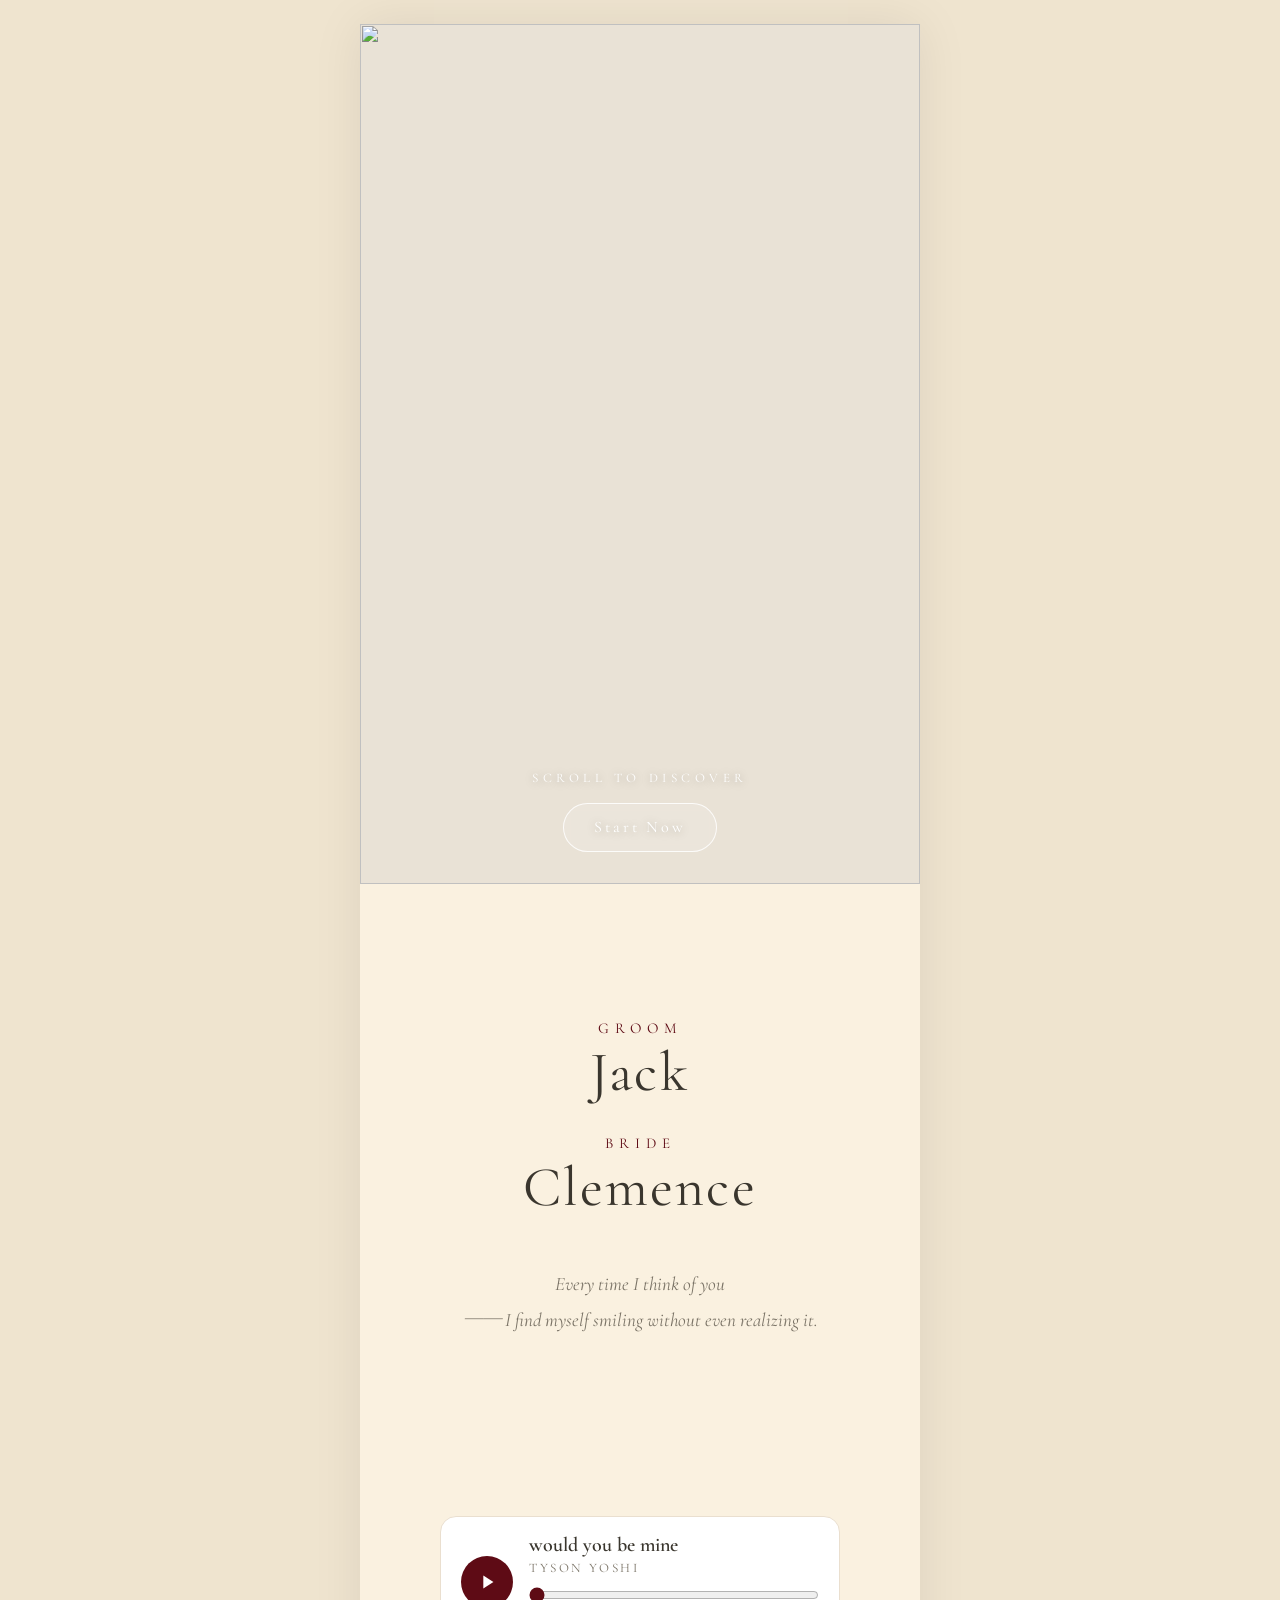
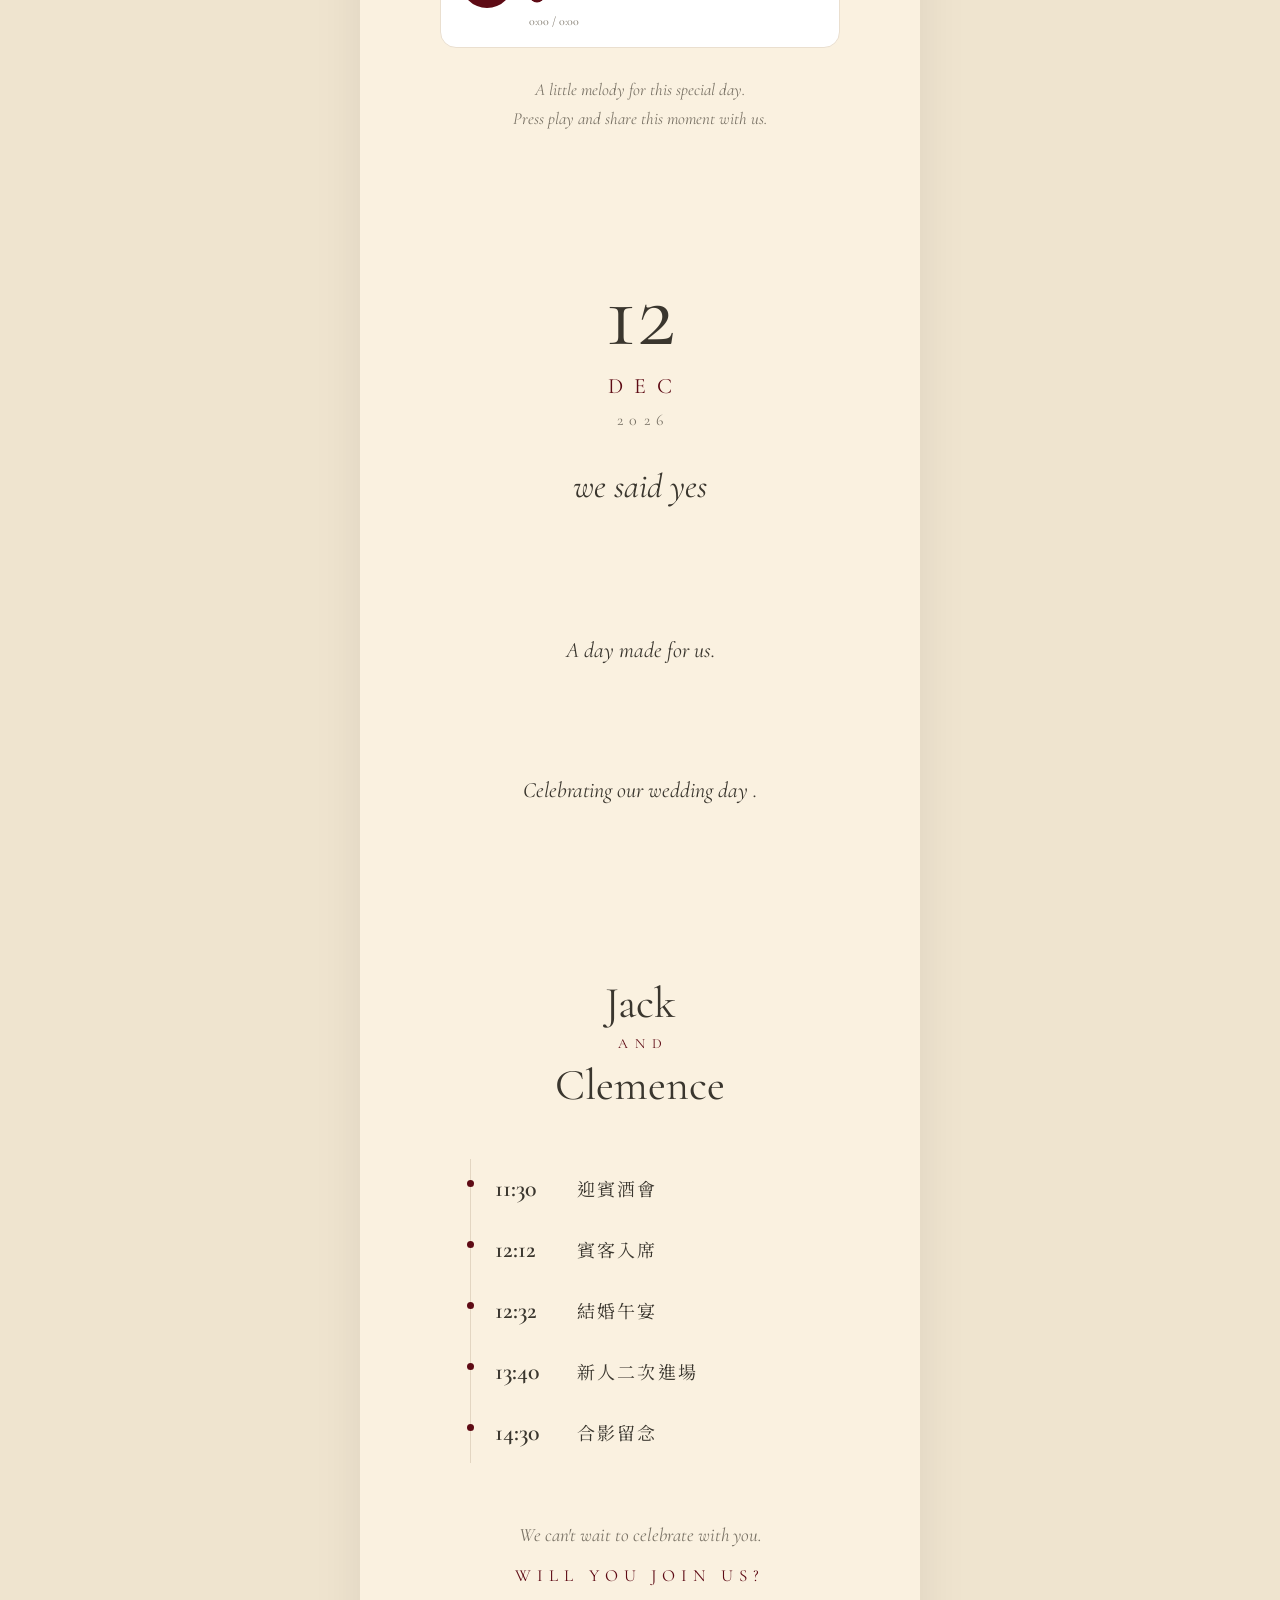
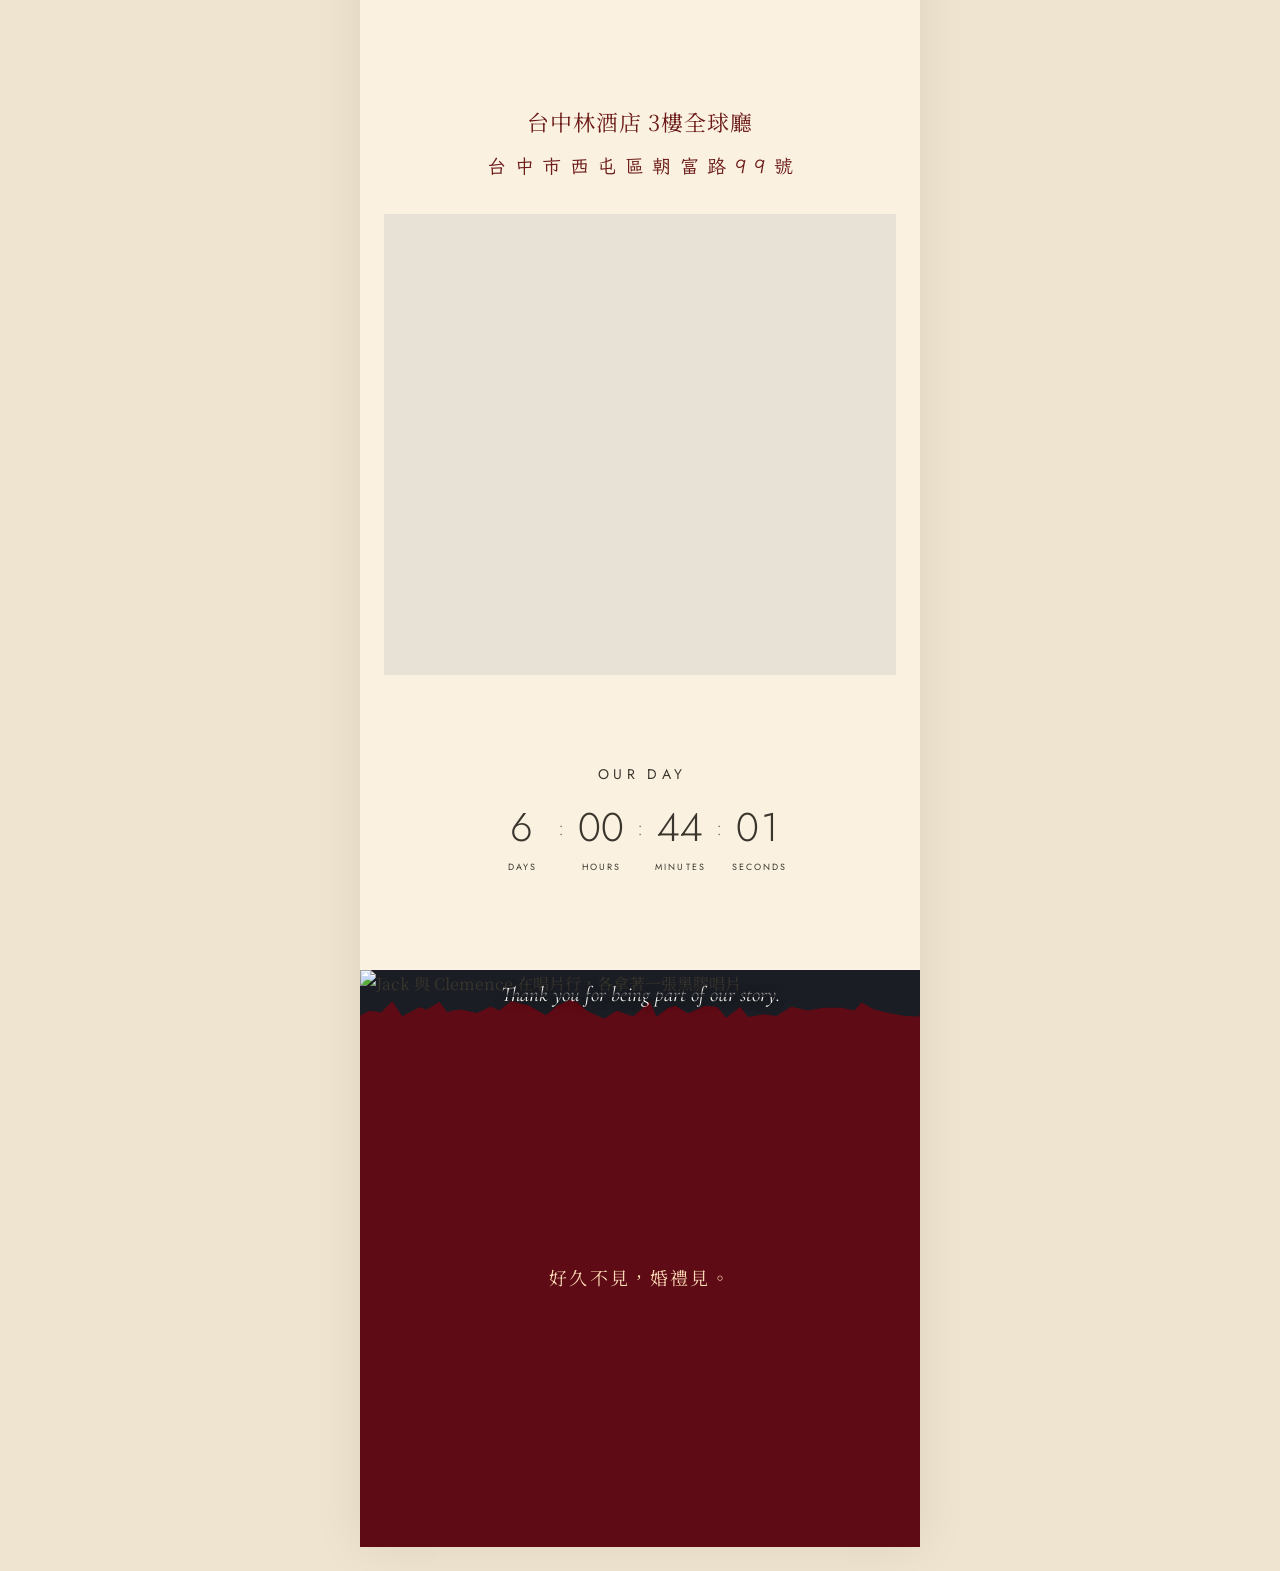
==== index.html @ edf06c3d "從 Wix 移植電子喜帖第一版 - 封面輪播、照片、新郎新娘、音樂播放器、日期（2026-12-12） - 婚禮流程、場地、Google 地圖、OUR DAY 倒數計時 - 結尾照片與酒紅色收尾區塊 " ====
<!DOCTYPE html>
<html lang="zh-Hant">
<head>
  <meta charset="UTF-8">
  <meta name="viewport" content="width=device-width, initial-scale=1">
  <title>Jack &amp; Clemence</title>
  <meta property="og:site_name" content="Jack &amp; Clemence">
  <meta property="og:title" content="Jack &amp; Clemence｜好久不見，婚禮見。">
  <meta property="og:description" content="2026.12.12（六）台中林酒店 3樓全球廳">
  <meta name="description" content="Jack &amp; Clemence 婚禮｜2026.12.12（六）台中林酒店 3樓全球廳">
  <meta property="og:type" content="website">
  <meta property="og:image" content="https://static.wixstatic.com/media/050759_bb4c3cf4b2454e7fb2b96a35a4998ae7~mv2.jpg/v1/fill/w_980,h_1470,al_c,q_85,usm_0.66_1.00_0.01,enc_auto/DSC09941%20(2).jpg">
  <meta name="twitter:card" content="summary_large_image">
  <link rel="preconnect" href="https://fonts.googleapis.com">
  <link rel="preconnect" href="https://fonts.gstatic.com" crossorigin>
  <link href="https://fonts.googleapis.com/css2?family=Cormorant+Garamond:ital,wght@0,400;0,600;1,400&family=Jost:wght@300;400&family=LXGW+WenKai+TC&family=Noto+Serif+TC:wght@400;600&display=swap" rel="stylesheet">
  <link rel="stylesheet" href="style.css">
</head>
<body>
<main class="page">

  <!-- 1. 封面（三張輪播） -->
  <header class="hero" id="top">
    <div class="hero-slides">
      <img class="slide is-active" src="https://static.wixstatic.com/media/050759_2eee1c75fb514c1db25428d679488750~mv2.png/v1/fill/w_980,h_1742,al_c,q_90,usm_0.66_1.00_0.01,enc_auto/%E6%9C%AA%E5%91%BD%E5%90%8D-1_%E5%B7%A5%E4%BD%9C%E5%8D%80%E5%9F%9F%201.png" alt="Jack &amp; Clemence 封面">
      <img class="slide" src="https://static.wixstatic.com/media/050759_52840e2052f845b49124b59ea15ee65c~mv2.png/v1/fill/w_980,h_1225,al_c,q_90,usm_0.66_1.00_0.01,enc_auto/1.png" alt="" loading="lazy">
      <img class="slide" src="https://static.wixstatic.com/media/050759_9f533a8fbfee43dba5f047c0fc992123~mv2.png/v1/fill/w_980,h_1225,al_c,q_90,usm_0.66_1.00_0.01,enc_auto/2.png" alt="" loading="lazy">
    </div>
    <div class="hero-cta">
      <p class="scroll-hint">SCROLL TO DISCOVER</p>
      <a class="btn" href="#music">Start Now</a>
    </div>
  </header>

  <!-- 2. 照片組一 -->
  <section class="stack">
    <img class="reveal" src="https://static.wixstatic.com/media/050759_bef7a4d973ca4764af5a02d1af34ec31~mv2.jpg/v1/crop/x_0,y_2330,w_5969,h_6086/fill/w_980,h_999,al_c,q_85,usm_0.66_1.00_0.01,enc_auto/050759_bef7a4d973ca4764af5a02d1af34ec31~mv2.jpg" alt="" loading="lazy">
    <img class="reveal" src="https://static.wixstatic.com/media/050759_3870060a9d114876afcd6717ac1be0c7~mv2.jpg/v1/crop/x_0,y_1513,w_6336,h_7403/fill/w_980,h_1145,al_c,q_85,usm_0.66_1.00_0.01,enc_auto/DSC09972.jpg" alt="" loading="lazy">
    <img class="reveal" src="https://static.wixstatic.com/media/050759_9bc51790ce934a25934b657fcd5c3282~mv2.png/v1/fill/w_980,h_1225,al_c,q_90,usm_0.66_1.00_0.01,enc_auto/050759_9bc51790ce934a25934b657fcd5c3282~mv2.png" alt="" loading="lazy">
    <img class="reveal" src="https://static.wixstatic.com/media/050759_106d848c97da4a09b0876d92516d1fe9~mv2.webp/v1/fill/w_980,h_1225,al_c,q_85,usm_0.66_1.00_0.01,enc_auto/050759_4ed5ea5a1cd4481990a1e8f0fd419f15~mv2.webp" alt="" loading="lazy">
    <img class="reveal" src="https://static.wixstatic.com/media/050759_5353877f91264aa4bd18fc6346159801~mv2.jpg/v1/fill/w_980,h_1470,al_c,q_85,usm_0.66_1.00_0.01,enc_auto/DSC00608.jpg" alt="" loading="lazy">
  </section>

  <!-- 3. 新郎・新娘 -->
  <section class="couple reveal">
    <div class="who">
      <p class="role">Groom</p>
      <h2 class="name">Jack</h2>
    </div>
    <div class="who">
      <p class="role">Bride</p>
      <h2 class="name">Clemence</h2>
    </div>
    <p class="quote">Every time I think of you<br>── I find myself smiling without even realizing it.</p>
  </section>

  <!-- 4. 照片組二 -->
  <section class="stack">
    <img class="reveal" src="https://static.wixstatic.com/media/050759_92bad712cb2045468121e73f174bc696~mv2.png/v1/fill/w_980,h_1225,al_c,q_90,usm_0.66_1.00_0.01,enc_auto/5.png" alt="" loading="lazy">
    <img class="reveal" src="https://static.wixstatic.com/media/050759_49e2de78fa1d4abe92ff22cd221cab52~mv2.jpg/v1/crop/x_2930,y_0,w_4900,h_6328/fill/w_506,h_653,al_c,q_80,usm_0.66_1.00_0.01,enc_auto/DSC00388.jpg" alt="" loading="lazy">
    <img class="reveal" src="https://static.wixstatic.com/media/050759_b553a382f26040d3951a11e238a1af67~mv2.png/v1/fill/w_928,h_635,al_c,q_90,enc_auto/050759_b553a382f26040d3951a11e238a1af67~mv2.png" alt="" loading="lazy">
    <img class="reveal" src="https://static.wixstatic.com/media/050759_a0439443eb304f4a9609fe722e6a2315~mv2.jpg/v1/fill/w_980,h_654,al_c,q_85,usm_0.66_1.00_0.01,enc_auto/IMG_5876_JPG.jpg" alt="" loading="lazy">
  </section>

  <!-- 5. 音樂 -->
  <section class="music reveal" id="music">
    <div class="player">
      <button class="play" id="playBtn" type="button" aria-label="播放 / 暫停">
        <svg class="icon-play" viewBox="0 0 24 24" width="22" height="22" aria-hidden="true"><path d="M8 5v14l11-7z" fill="currentColor"/></svg>
        <svg class="icon-pause" viewBox="0 0 24 24" width="22" height="22" aria-hidden="true"><path d="M6 5h4v14H6zm8 0h4v14h-4z" fill="currentColor"/></svg>
      </button>
      <div class="track">
        <p class="song">would you be mine</p>
        <p class="artist">TYSON YOSHI</p>
        <input id="seek" type="range" min="0" max="100" value="0" step="0.1" aria-label="播放進度">
        <p class="time"><span id="cur">0:00</span> / <span id="dur">0:00</span></p>
      </div>
    </div>
    <audio id="audio" preload="none" src="https://music.wixstatic.com/mp3/050759_bdeba8e06e4b4b6fb5a00bc69a671dd4.mp3"></audio>
    <p class="music-line">A little melody for this special day.</p>
    <p class="music-line">Press play and share this moment with us.</p>
  </section>

  <!-- 6. 日期 -->
  <section class="stack">
    <img class="reveal" src="https://static.wixstatic.com/media/050759_2ab848c90b3c4c03938f8fdad639fbe5~mv2.png/v1/fill/w_980,h_1470,al_c,q_90,usm_0.66_1.00_0.01,enc_auto/DSC00230.png" alt="" loading="lazy">
  </section>

  <section class="date reveal">
    <time datetime="2026-12-12">
      <span class="day">12</span>
      <span class="month">DEC</span>
      <span class="year">2026</span>
    </time>
    <h2 class="yes">we said yes</h2>
  </section>

  <!-- 7. 照片組三 -->
  <section class="stack">
    <img class="reveal" src="https://static.wixstatic.com/media/050759_555443ff63ee4e238b6351c8916cb4c1~mv2.jpg/v1/fill/w_980,h_653,al_c,q_85,usm_0.66_1.00_0.01,enc_auto/DSC00703%20(1).jpg" alt="" loading="lazy">
    <img class="reveal" src="https://static.wixstatic.com/media/050759_60646682b66243c8adf91de7da06c03b~mv2.jpg/v1/crop/x_38,y_0,w_640,h_732/fill/w_640,h_732,al_c,q_85,enc_auto/143c23f7f59c698b55771ee73fca0eff.jpg" alt="" loading="lazy">
    <img class="reveal" src="https://static.wixstatic.com/media/050759_8a4ebcc93e694dbe9454e47e855132df~mv2.jpg/v1/crop/x_1027,y_7,w_7138,h_6329/fill/w_737,h_653,al_c,q_85,enc_auto/DSC00059%20(2).jpg" alt="" loading="lazy">
  </section>

  <p class="caption reveal">A day made for us.</p>

  <section class="stack">
    <img class="reveal" src="https://static.wixstatic.com/media/050759_e56209210467406abec8e481ceb4b5d9~mv2.png/v1/fill/w_709,h_1195,al_c,q_90,enc_auto/%E9%BB%83%E8%89%B2%E7%B7%9A%E6%A2%9D%E8%88%87%E6%96%87%E5%AD%97%E8%A8%AD%E8%A8%88%20(1).png" alt="" loading="lazy">
    <img class="reveal" src="https://static.wixstatic.com/media/050759_32cfaff29bcd4ac79df0ab610aa247c5~mv2.png/v1/crop/x_253,y_391,w_563,h_561/fill/w_676,h_673,al_c,lg_1,q_90,enc_auto/050759_32cfaff29bcd4ac79df0ab610aa247c5~mv2.png" alt="" loading="lazy">
  </section>

  <p class="caption reveal">Celebrating our wedding day .</p>

  <section class="stack">
    <img class="reveal" src="https://static.wixstatic.com/media/050759_949323d9c9ce4becbccc4ddb51cc4c66~mv2.png/v1/fill/w_980,h_1225,al_c,q_90,usm_0.66_1.00_0.01,enc_auto/050759_949323d9c9ce4becbccc4ddb51cc4c66~mv2.png" alt="" loading="lazy">
    <img class="reveal" src="https://static.wixstatic.com/media/050759_fa480efc92984d39b598c208fbcd9431~mv2.png/v1/fill/w_980,h_1225,al_c,q_90,usm_0.66_1.00_0.01,enc_auto/050759_fa480efc92984d39b598c208fbcd9431~mv2.png" alt="" loading="lazy">
    <img class="reveal" src="https://static.wixstatic.com/media/050759_c301d506425f49c38125a6d19b1ac495~mv2.png/v1/fill/w_980,h_1225,al_c,q_90,usm_0.66_1.00_0.01,enc_auto/050759_c301d506425f49c38125a6d19b1ac495~mv2.png" alt="" loading="lazy">
    <img class="reveal" src="https://static.wixstatic.com/media/050759_525b7f7ae2354e03bc1ed6fe06070f9b~mv2.png/v1/fill/w_980,h_1225,al_c,q_90,usm_0.66_1.00_0.01,enc_auto/050759_525b7f7ae2354e03bc1ed6fe06070f9b~mv2.png" alt="" loading="lazy">
    <img class="reveal" src="https://static.wixstatic.com/media/050759_eccb05501367443db8a5458905cd2bcd~mv2.png/v1/fill/w_980,h_1225,al_c,q_90,usm_0.66_1.00_0.01,enc_auto/050759_eccb05501367443db8a5458905cd2bcd~mv2.png" alt="" loading="lazy">
  </section>

  <!-- 8. 婚禮流程與地點 -->
  <section class="info reveal" id="info">
    <h2 class="pair">Jack<span>AND</span>Clemence</h2>

    <!-- 流程順序已與新人確認（2026-10-07） -->
    <ol class="timeline">
      <li><time datetime="2026-12-12T11:30">11:30</time><span>迎賓酒會</span></li>
      <li><time datetime="2026-12-12T12:12">12:12</time><span>賓客入席</span></li>
      <li><time datetime="2026-12-12T12:32">12:32</time><span>結婚午宴</span></li>
      <li><time datetime="2026-12-12T13:40">13:40</time><span>新人二次進場</span></li>
      <li><time datetime="2026-12-12T14:30">14:30</time><span>合影留念</span></li>
    </ol>

    <!-- 這兩行在原站的確切位置待截圖確認 -->
    <p class="invite-line">We can't wait to celebrate with you.</p>
    <p class="invite-ask">WILL YOU JOIN US?</p>
  </section>

  <!-- 9. 場地與地圖 -->
  <section class="venue reveal" id="venue">
    <address>
      <h2 class="hall">台中林酒店 3樓全球廳</h2>
      <p class="addr">台中市西屯區朝富路99號</p>
    </address>
    <div class="map">
      <iframe title="台中林酒店地圖" src="https://maps.google.com/maps?q=%E5%8F%B0%E4%B8%AD%E6%9E%97%E9%85%92%E5%BA%97&amp;hl=zh-TW&amp;z=16&amp;output=embed" loading="lazy" referrerpolicy="no-referrer-when-downgrade" allowfullscreen></iframe>
    </div>
  </section>

  <!-- 10. 倒數計時（婚禮 2026-12-12 12:12） -->
  <section class="countdown reveal" aria-label="距離婚禮倒數">
    <p class="cd-title">OUR DAY</p>
    <div class="cd" id="countdown" data-target="2026-12-12T12:12:00+08:00">
      <div class="cd-unit"><span class="cd-num" data-unit="d">0</span><span class="cd-label">DAYS</span></div>
      <span class="cd-sep" aria-hidden="true">:</span>
      <div class="cd-unit"><span class="cd-num" data-unit="h">00</span><span class="cd-label">HOURS</span></div>
      <span class="cd-sep" aria-hidden="true">:</span>
      <div class="cd-unit"><span class="cd-num" data-unit="m">00</span><span class="cd-label">MINUTES</span></div>
      <span class="cd-sep" aria-hidden="true">:</span>
      <div class="cd-unit"><span class="cd-num" data-unit="s">00</span><span class="cd-label">SECONDS</span></div>
    </div>
    <!-- 原站這裡有一隻小黑貓圖示，待取得圖檔後補上 -->
  </section>

  <!-- 11. 結尾 -->
  <footer class="finale">
    <div class="finale-photo">
      <img src="https://static.wixstatic.com/media/050759_bb4c3cf4b2454e7fb2b96a35a4998ae7~mv2.jpg/v1/fill/w_980,h_1470,al_c,q_85,usm_0.66_1.00_0.01,enc_auto/DSC09941%20(2).jpg" alt="Jack 與 Clemence 在唱片行，各拿著一張黑膠唱片" loading="lazy">
      <p class="thanks">Thank you for being part of our story.</p>
    </div>
    <svg class="torn" viewBox="0 0 400 48" preserveAspectRatio="none" aria-hidden="true">
      <path d="M0 48 L0 29.8 L6.6 22.1 L15.2 24.8 L23.0 8.0 L30.2 30.5 L42.9 16.4 L47.4 20.7 L56.8 9.1 L62.3 24.5 L66.5 21.9 L72.1 20.2 L83.5 25.6 L93.5 15.7 L99.4 21.8 L108.0 7.6 L120.6 14.4 L132.8 28.8 L141.0 14.4 L150.4 5.5 L155.4 9.9 L162.3 22.6 L174.3 34.0 L183.5 22.1 L195.1 30.9 L207.0 8.4 L211.8 31.0 L220.1 18.1 L225.5 14.7 L234.2 26.2 L246.5 14.6 L255.2 16.6 L261.6 32.6 L271.6 16.4 L277.2 31.4 L288.2 27.2 L297.5 30.1 L308.0 16.2 L319.9 21.8 L331.2 17.6 L344.1 17.7 L353.1 21.8 L358.3 9.9 L366.8 19.7 L378.5 25.7 L389.6 29.9 L399.4 30.6 L400 24.1 L400 48 Z"/>
    </svg>
    <div class="finale-wine">
      <h2 class="see-you">好久不見，婚禮見。</h2>
    </div>
  </footer>

</main>
<script src="script.js"></script>
</body>
</html>
---- style.css ----
/* 配色取自原站截圖：米色底、酒紅、暖金字、夜色 */
:root {
  --bg: #efe4cf;
  --paper: #faf1e0;
  --ink: #3a362e;
  --muted: #7a7366;
  --accent: #5e0b15;
  --wine: #5e0b15;
  --wine-ink: #6b1a17;
  --gold: #ffddb7;
  --night: #1a1d23;
  --serif-en: "Cormorant Garamond", "Noto Serif TC", serif;
  --serif-zh: "Noto Serif TC", "Cormorant Garamond", serif;
  --hand-zh: "LXGW WenKai TC", "Noto Serif TC", serif;
  --sans-thin: "Jost", "Helvetica Neue", Arial, sans-serif;
}

* { box-sizing: border-box; margin: 0; padding: 0; }
html { scroll-behavior: smooth; }

body {
  background: var(--bg);
  color: var(--ink);
  font-family: var(--serif-zh);
  line-height: 1.7;
  -webkit-font-smoothing: antialiased;
}

img { display: block; width: 100%; height: auto; }

.page {
  max-width: 560px;
  margin: 0 auto;
  background: var(--paper);
  overflow: hidden;
  box-shadow: 0 0 48px rgba(0, 0, 0, .08);
}

/* ---------- Hero ---------- */
.hero {
  position: relative;
  height: 100svh;
  max-height: 960px;
  min-height: 560px;
  background: #e9e2d6;
}
.hero-slides { position: absolute; inset: 0; }
.hero-slides .slide {
  position: absolute; inset: 0;
  width: 100%; height: 100%;
  object-fit: cover;
  opacity: 0;
  transition: opacity 1.2s ease;
}
.hero-slides .slide.is-active { opacity: 1; }

.hero-cta {
  position: absolute; left: 0; right: 0; bottom: 32px;
  display: flex; flex-direction: column; align-items: center; gap: 14px;
  color: #fff;
  text-shadow: 0 1px 8px rgba(0, 0, 0, .35);
}
.scroll-hint {
  font-family: var(--serif-en);
  font-size: 13px;
  letter-spacing: .35em;
}
.btn {
  font-family: var(--serif-en);
  font-size: 16px;
  letter-spacing: .18em;
  text-decoration: none;
  color: #fff;
  padding: 10px 30px;
  border: 1px solid rgba(255, 255, 255, .85);
  border-radius: 999px;
  backdrop-filter: blur(4px);
  background: rgba(255, 255, 255, .12);
  transition: background .25s, color .25s;
}
.btn:hover { background: #fff; color: var(--ink); text-shadow: none; }

/* ---------- Photo stacks ---------- */
.stack { display: flex; flex-direction: column; gap: 10px; padding: 10px 0; }

/* ---------- Scroll reveal ---------- */
.reveal { opacity: 0; transform: translateY(24px); transition: opacity .9s ease, transform .9s ease; }
.reveal.is-visible { opacity: 1; transform: none; }
@media (prefers-reduced-motion: reduce) {
  .reveal { opacity: 1; transform: none; transition: none; }
  .hero-slides .slide { transition: none; }
}

/* ---------- Couple ---------- */
.couple { text-align: center; padding: 72px 24px; }
.who + .who { margin-top: 28px; }
.role {
  font-family: var(--serif-en);
  font-size: 15px; letter-spacing: .4em; text-transform: uppercase;
  color: var(--accent);
}
.name {
  font-family: var(--serif-en);
  font-weight: 400;
  font-size: 56px; line-height: 1.1;
  letter-spacing: .04em;
}
.quote {
  margin-top: 48px;
  font-family: var(--serif-en);
  font-style: italic;
  font-size: 19px;
  color: var(--muted);
  line-height: 1.9;
}

/* ---------- Music ---------- */
.music { text-align: center; padding: 56px 24px; }
.player {
  display: flex; align-items: center; gap: 16px;
  max-width: 400px; margin: 0 auto 28px;
  padding: 16px 20px;
  background: #fff;
  border: 1px solid #eadfcf;
  border-radius: 16px;
  text-align: left;
}
.play {
  flex: none;
  width: 52px; height: 52px; border-radius: 50%;
  border: none; cursor: pointer;
  background: var(--accent); color: #fff;
  display: grid; place-items: center;
  transition: transform .2s;
}
.play:active { transform: scale(.94); }
.play .icon-pause { display: none; }
.play.is-playing .icon-play { display: none; }
.play.is-playing .icon-pause { display: block; }
.track { flex: 1; min-width: 0; }
.song { font-family: var(--serif-en); font-size: 20px; font-weight: 600; line-height: 1.2; }
.artist { font-family: var(--serif-en); font-size: 13px; letter-spacing: .2em; color: var(--muted); }
.track input[type=range] {
  width: 100%; margin: 8px 0 2px;
  accent-color: var(--accent);
}
.time { font-family: var(--serif-en); font-size: 12px; color: var(--muted); }
.music-line {
  font-family: var(--serif-en);
  font-style: italic; font-size: 17px; color: var(--muted);
}

/* ---------- Date ---------- */
.date { text-align: center; padding: 56px 24px 40px; }
.date time { display: block; }
.date .day { display: block; font-family: var(--serif-en); font-size: 96px; line-height: 1; font-weight: 400; }
.date .month { display: block; font-family: var(--serif-en); font-size: 22px; letter-spacing: .5em; color: var(--accent); margin-top: 6px; padding-left: .5em; }
.date .year { display: block; font-family: var(--serif-en); font-size: 16px; letter-spacing: .4em; color: var(--muted); margin-top: 2px; padding-left: .4em; }
.yes { font-family: var(--serif-en); font-style: italic; font-weight: 400; font-size: 34px; margin-top: 24px; }

/* ---------- Captions ---------- */
.caption {
  text-align: center;
  font-family: var(--serif-en);
  font-style: italic; font-size: 22px;
  padding: 36px 24px;
}

/* ---------- Info ---------- */
.info { text-align: center; padding: 72px 24px; }
.pair {
  font-family: var(--serif-en); font-weight: 400;
  font-size: 44px; line-height: 1.2;
}
.pair span {
  display: block; margin: 6px 0;
  font-size: 14px; letter-spacing: .5em; color: var(--accent); padding-left: .5em;
}
.timeline {
  list-style: none;
  max-width: 340px; margin: 48px auto 0;
  border-left: 1px solid #e3d6c2;
  text-align: left;
}
.timeline li {
  position: relative;
  display: flex; align-items: baseline; gap: 18px;
  padding: 10px 0 10px 24px;
}
.timeline li::before {
  content: ""; position: absolute; left: -4px; top: 21px;
  width: 7px; height: 7px; border-radius: 50%; background: var(--accent);
}
.timeline time { font-family: var(--serif-en); font-size: 24px; font-weight: 600; min-width: 64px; }
.timeline span { font-size: 18px; letter-spacing: .12em; }

.invite-line { margin-top: 56px; font-family: var(--serif-en); font-style: italic; font-size: 19px; color: var(--muted); }
.invite-ask { margin-top: 10px; font-family: var(--serif-en); font-size: 17px; letter-spacing: .35em; color: var(--accent); }

/* ---------- Venue + map ---------- */
.venue { text-align: center; padding: 40px 24px 0; }
.venue address { font-style: normal; color: var(--wine-ink); }
.venue .hall { font-family: var(--serif-zh); font-weight: 400; font-size: 22px; letter-spacing: .04em; }
.venue .addr { font-family: var(--hand-zh); font-size: 19px; letter-spacing: .45em; padding-left: .45em; margin-top: 10px; }
.map {
  margin: 32px auto 0;
  aspect-ratio: 1 / 0.9;
  max-width: 100%;
  background: #e8e2d6;
}
.map iframe { display: block; width: 100%; height: 100%; border: 0; }

/* ---------- Countdown ---------- */
.countdown { text-align: center; padding: 88px 16px 96px; color: var(--ink); }
.cd-title { font-family: var(--sans-thin); font-size: 14px; letter-spacing: .32em; padding-left: .32em; }
.cd {
  display: flex; justify-content: center; align-items: flex-start;
  gap: 4px; margin-top: 18px;
}
.cd-unit { display: flex; flex-direction: column; align-items: center; min-width: 64px; }
.cd-num {
  font-family: var(--sans-thin); font-weight: 300;
  font-size: 40px; line-height: 1.1;
  font-variant-numeric: tabular-nums;
}
.cd-label { font-family: var(--sans-thin); font-size: 9px; letter-spacing: .24em; padding-left: .24em; margin-top: 10px; }
.cd-sep { font-family: var(--sans-thin); font-weight: 300; font-size: 22px; line-height: 44px; color: var(--muted); }

/* ---------- Finale ---------- */
.finale { background: var(--night); }
.finale-photo { position: relative; }
.finale-photo::after {
  content: ""; position: absolute; left: 0; right: 0; bottom: 0; height: 28%;
  background: linear-gradient(to bottom, rgba(26, 29, 35, 0), var(--night));
  pointer-events: none;
}
.thanks {
  position: absolute; left: 0; right: 0; top: 27%;
  padding: 0 24px;
  text-align: center;
  font-family: var(--serif-en); font-style: italic; font-size: 21px;
  color: #f6f3ee;
  text-shadow: 0 1px 10px rgba(0, 0, 0, .55);
}
.torn { display: block; width: 100%; height: 32px; margin-top: -1px; }
.torn path { fill: var(--wine); }
.finale-wine {
  background: var(--wine);
  min-height: 520px;
  display: grid; place-items: center;
  padding: 120px 24px 140px;
  margin-top: -1px;
}
.see-you {
  font-family: var(--serif-zh); font-weight: 400;
  font-size: 18px; letter-spacing: .12em;
  color: var(--gold);
}

@media (min-width: 600px) {
  body { padding: 24px 0; }
  .hero { max-height: 860px; }
}
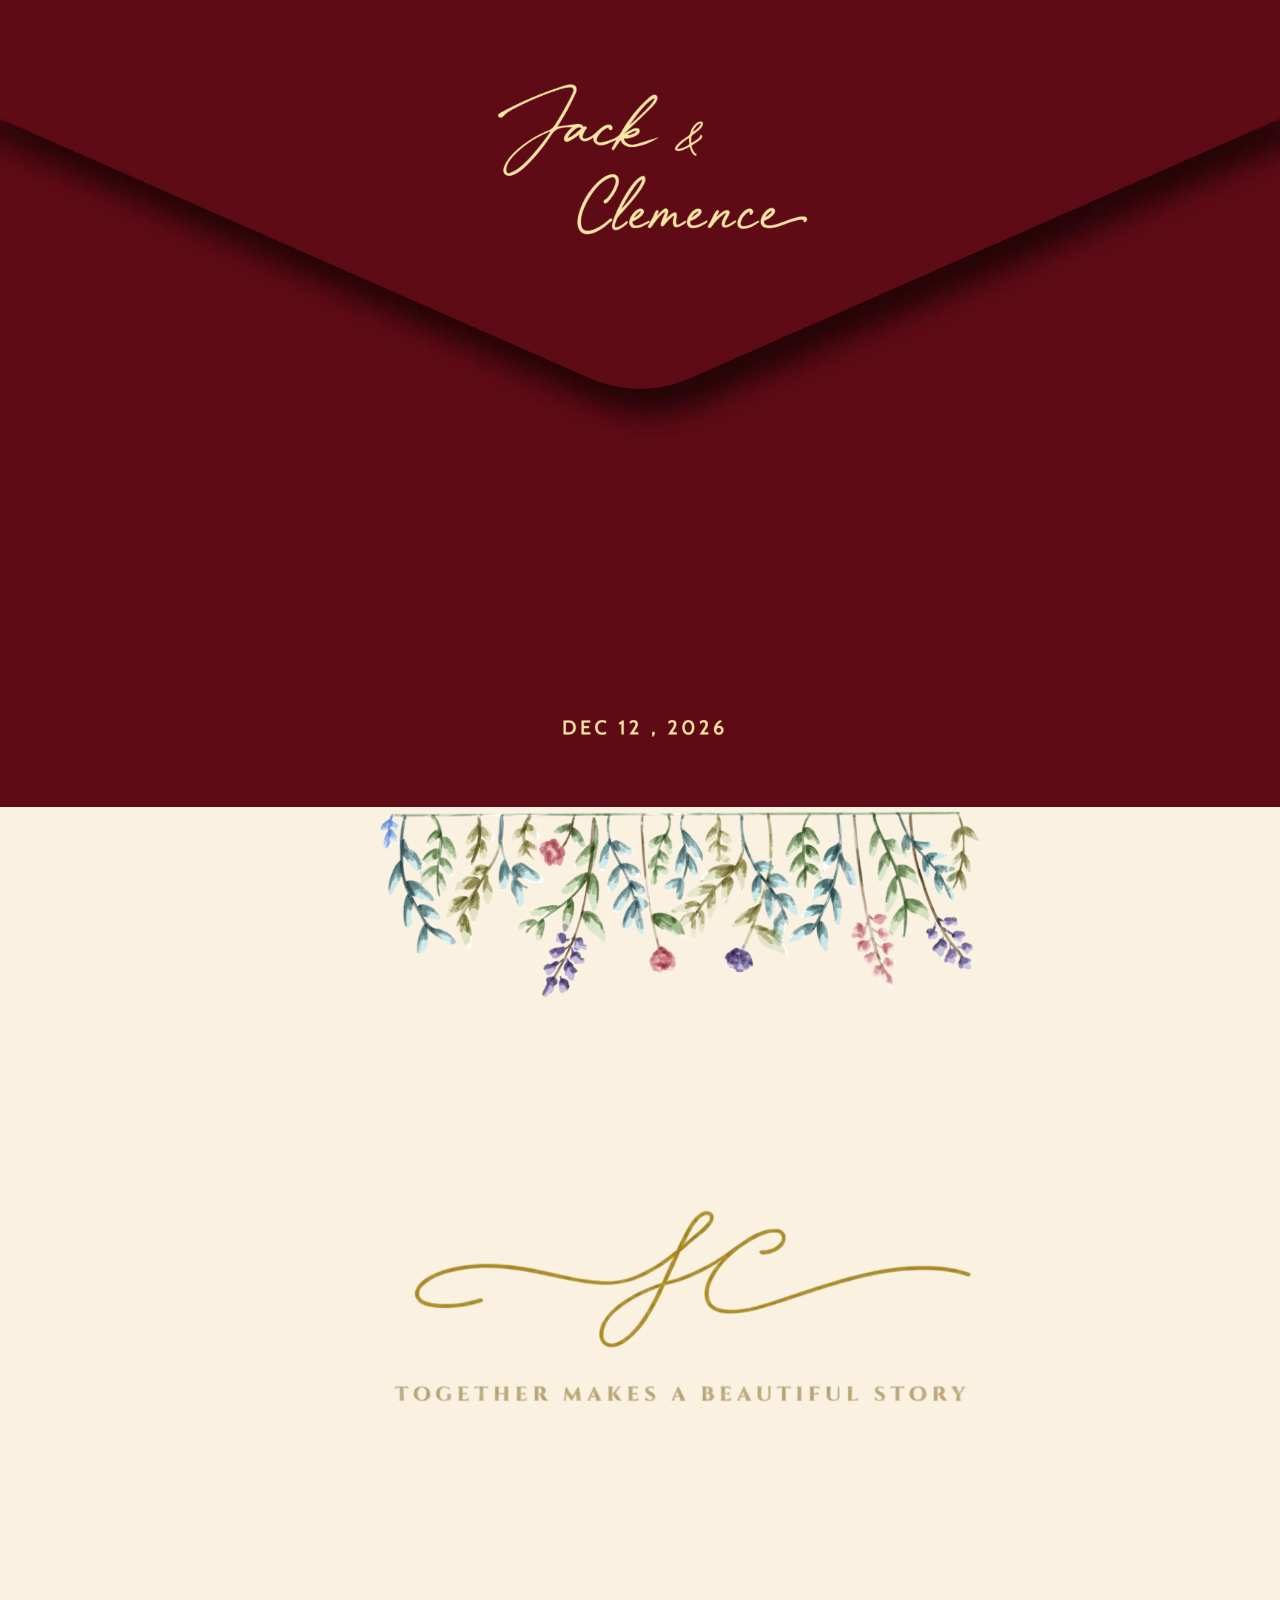
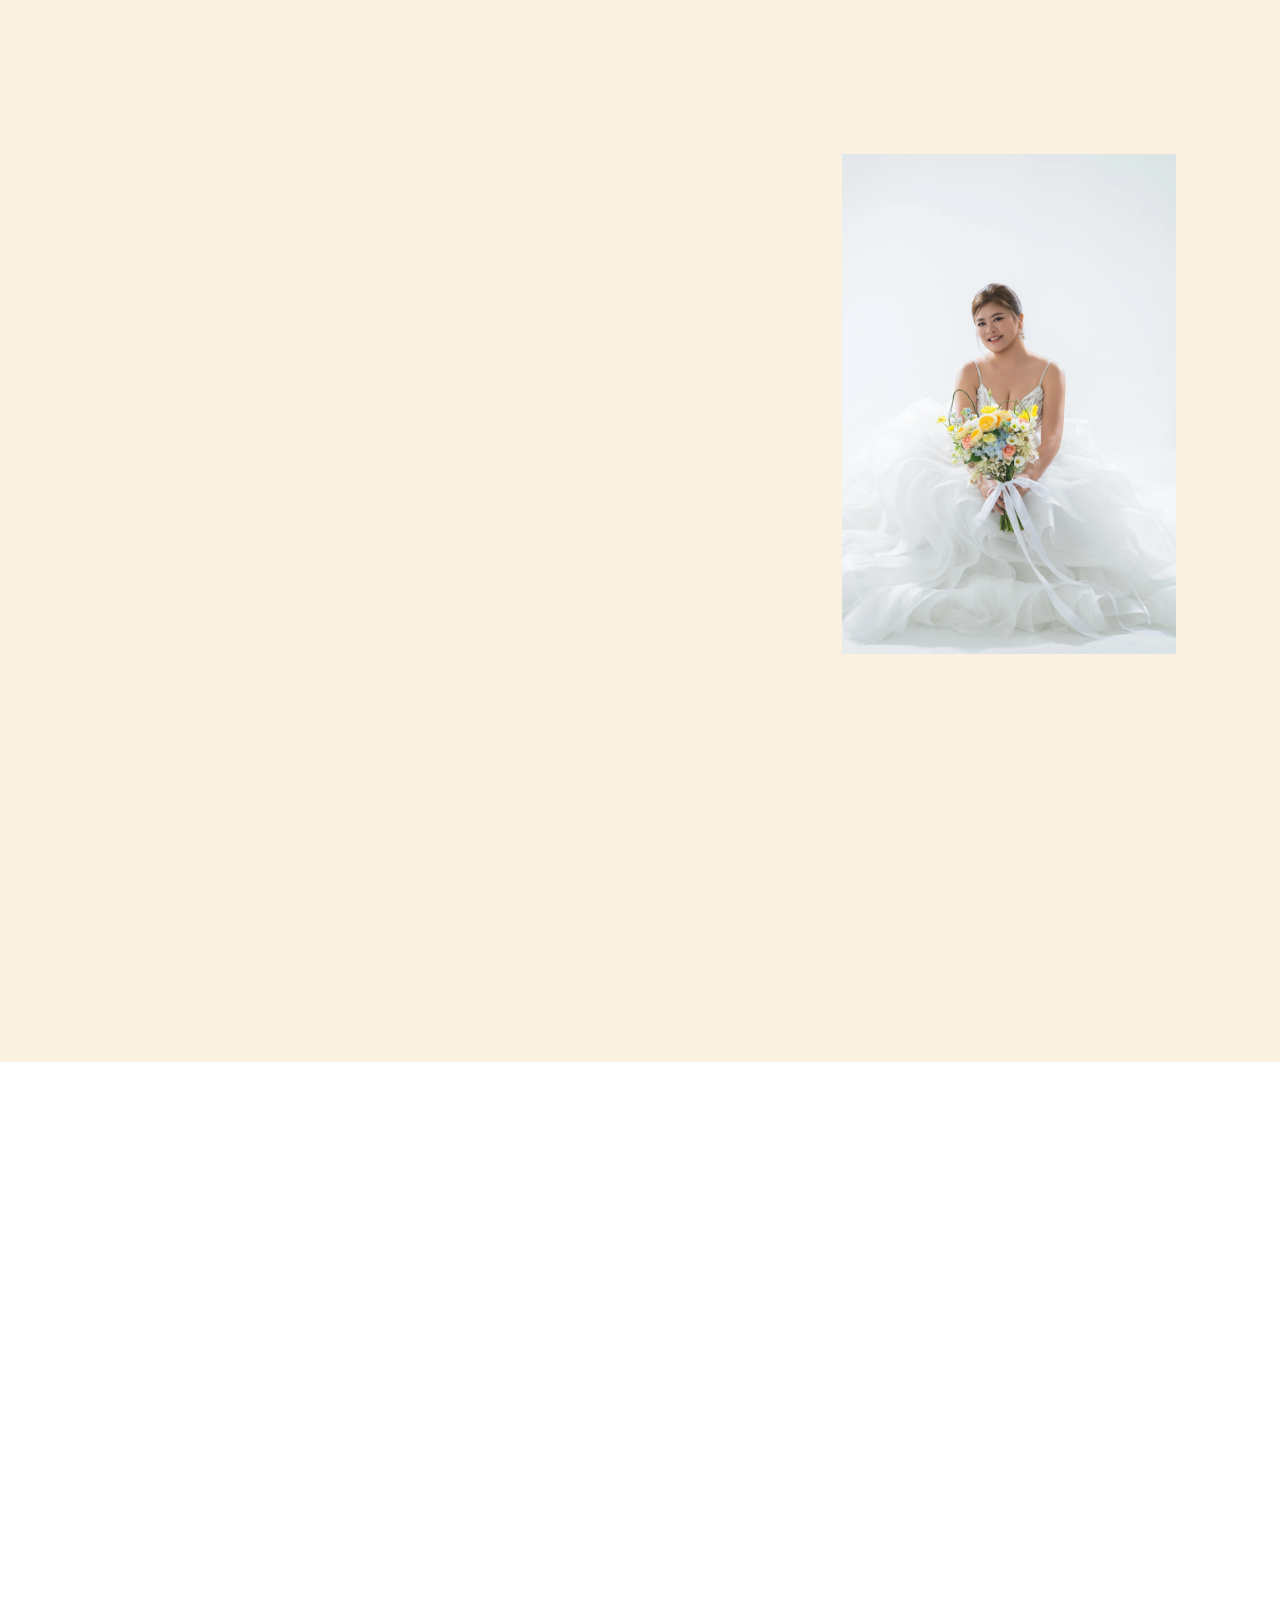
==== commit 07573bb7: "Migrate original Wix invitation layout and self-host media Preserve responsive layouts, photo crops," ====
--- a/index.html
+++ b/index.html
@@ -1,183 +1,15 @@
 <!DOCTYPE html>
-<html lang="zh-Hant">
-<head>
-  <meta charset="UTF-8">
-  <meta name="viewport" content="width=device-width, initial-scale=1">
-  <title>Jack &amp; Clemence</title>
-  <meta property="og:site_name" content="Jack &amp; Clemence">
-  <meta property="og:title" content="Jack &amp; Clemence｜好久不見，婚禮見。">
-  <meta property="og:description" content="2026.12.12（六）台中林酒店 3樓全球廳">
-  <meta name="description" content="Jack &amp; Clemence 婚禮｜2026.12.12（六）台中林酒店 3樓全球廳">
-  <meta property="og:type" content="website">
-  <meta property="og:image" content="https://static.wixstatic.com/media/050759_bb4c3cf4b2454e7fb2b96a35a4998ae7~mv2.jpg/v1/fill/w_980,h_1470,al_c,q_85,usm_0.66_1.00_0.01,enc_auto/DSC09941%20(2).jpg">
-  <meta name="twitter:card" content="summary_large_image">
-  <link rel="preconnect" href="https://fonts.googleapis.com">
-  <link rel="preconnect" href="https://fonts.gstatic.com" crossorigin>
-  <link href="https://fonts.googleapis.com/css2?family=Cormorant+Garamond:ital,wght@0,400;0,600;1,400&family=Jost:wght@300;400&family=LXGW+WenKai+TC&family=Noto+Serif+TC:wght@400;600&display=swap" rel="stylesheet">
-  <link rel="stylesheet" href="style.css">
-</head>
-<body>
-<main class="page">
-
-  <!-- 1. 封面（三張輪播） -->
-  <header class="hero" id="top">
-    <div class="hero-slides">
-      <img class="slide is-active" src="https://static.wixstatic.com/media/050759_2eee1c75fb514c1db25428d679488750~mv2.png/v1/fill/w_980,h_1742,al_c,q_90,usm_0.66_1.00_0.01,enc_auto/%E6%9C%AA%E5%91%BD%E5%90%8D-1_%E5%B7%A5%E4%BD%9C%E5%8D%80%E5%9F%9F%201.png" alt="Jack &amp; Clemence 封面">
-      <img class="slide" src="https://static.wixstatic.com/media/050759_52840e2052f845b49124b59ea15ee65c~mv2.png/v1/fill/w_980,h_1225,al_c,q_90,usm_0.66_1.00_0.01,enc_auto/1.png" alt="" loading="lazy">
-      <img class="slide" src="https://static.wixstatic.com/media/050759_9f533a8fbfee43dba5f047c0fc992123~mv2.png/v1/fill/w_980,h_1225,al_c,q_90,usm_0.66_1.00_0.01,enc_auto/2.png" alt="" loading="lazy">
-    </div>
-    <div class="hero-cta">
-      <p class="scroll-hint">SCROLL TO DISCOVER</p>
-      <a class="btn" href="#music">Start Now</a>
-    </div>
-  </header>
-
-  <!-- 2. 照片組一 -->
-  <section class="stack">
-    <img class="reveal" src="https://static.wixstatic.com/media/050759_bef7a4d973ca4764af5a02d1af34ec31~mv2.jpg/v1/crop/x_0,y_2330,w_5969,h_6086/fill/w_980,h_999,al_c,q_85,usm_0.66_1.00_0.01,enc_auto/050759_bef7a4d973ca4764af5a02d1af34ec31~mv2.jpg" alt="" loading="lazy">
-    <img class="reveal" src="https://static.wixstatic.com/media/050759_3870060a9d114876afcd6717ac1be0c7~mv2.jpg/v1/crop/x_0,y_1513,w_6336,h_7403/fill/w_980,h_1145,al_c,q_85,usm_0.66_1.00_0.01,enc_auto/DSC09972.jpg" alt="" loading="lazy">
-    <img class="reveal" src="https://static.wixstatic.com/media/050759_9bc51790ce934a25934b657fcd5c3282~mv2.png/v1/fill/w_980,h_1225,al_c,q_90,usm_0.66_1.00_0.01,enc_auto/050759_9bc51790ce934a25934b657fcd5c3282~mv2.png" alt="" loading="lazy">
-    <img class="reveal" src="https://static.wixstatic.com/media/050759_106d848c97da4a09b0876d92516d1fe9~mv2.webp/v1/fill/w_980,h_1225,al_c,q_85,usm_0.66_1.00_0.01,enc_auto/050759_4ed5ea5a1cd4481990a1e8f0fd419f15~mv2.webp" alt="" loading="lazy">
-    <img class="reveal" src="https://static.wixstatic.com/media/050759_5353877f91264aa4bd18fc6346159801~mv2.jpg/v1/fill/w_980,h_1470,al_c,q_85,usm_0.66_1.00_0.01,enc_auto/DSC00608.jpg" alt="" loading="lazy">
-  </section>
-
-  <!-- 3. 新郎・新娘 -->
-  <section class="couple reveal">
-    <div class="who">
-      <p class="role">Groom</p>
-      <h2 class="name">Jack</h2>
-    </div>
-    <div class="who">
-      <p class="role">Bride</p>
-      <h2 class="name">Clemence</h2>
-    </div>
-    <p class="quote">Every time I think of you<br>── I find myself smiling without even realizing it.</p>
-  </section>
-
-  <!-- 4. 照片組二 -->
-  <section class="stack">
-    <img class="reveal" src="https://static.wixstatic.com/media/050759_92bad712cb2045468121e73f174bc696~mv2.png/v1/fill/w_980,h_1225,al_c,q_90,usm_0.66_1.00_0.01,enc_auto/5.png" alt="" loading="lazy">
-    <img class="reveal" src="https://static.wixstatic.com/media/050759_49e2de78fa1d4abe92ff22cd221cab52~mv2.jpg/v1/crop/x_2930,y_0,w_4900,h_6328/fill/w_506,h_653,al_c,q_80,usm_0.66_1.00_0.01,enc_auto/DSC00388.jpg" alt="" loading="lazy">
-    <img class="reveal" src="https://static.wixstatic.com/media/050759_b553a382f26040d3951a11e238a1af67~mv2.png/v1/fill/w_928,h_635,al_c,q_90,enc_auto/050759_b553a382f26040d3951a11e238a1af67~mv2.png" alt="" loading="lazy">
-    <img class="reveal" src="https://static.wixstatic.com/media/050759_a0439443eb304f4a9609fe722e6a2315~mv2.jpg/v1/fill/w_980,h_654,al_c,q_85,usm_0.66_1.00_0.01,enc_auto/IMG_5876_JPG.jpg" alt="" loading="lazy">
-  </section>
-
-  <!-- 5. 音樂 -->
-  <section class="music reveal" id="music">
-    <div class="player">
-      <button class="play" id="playBtn" type="button" aria-label="播放 / 暫停">
-        <svg class="icon-play" viewBox="0 0 24 24" width="22" height="22" aria-hidden="true"><path d="M8 5v14l11-7z" fill="currentColor"/></svg>
-        <svg class="icon-pause" viewBox="0 0 24 24" width="22" height="22" aria-hidden="true"><path d="M6 5h4v14H6zm8 0h4v14h-4z" fill="currentColor"/></svg>
-      </button>
-      <div class="track">
-        <p class="song">would you be mine</p>
-        <p class="artist">TYSON YOSHI</p>
-        <input id="seek" type="range" min="0" max="100" value="0" step="0.1" aria-label="播放進度">
-        <p class="time"><span id="cur">0:00</span> / <span id="dur">0:00</span></p>
-      </div>
-    </div>
-    <audio id="audio" preload="none" src="https://music.wixstatic.com/mp3/050759_bdeba8e06e4b4b6fb5a00bc69a671dd4.mp3"></audio>
-    <p class="music-line">A little melody for this special day.</p>
-    <p class="music-line">Press play and share this moment with us.</p>
-  </section>
-
-  <!-- 6. 日期 -->
-  <section class="stack">
-    <img class="reveal" src="https://static.wixstatic.com/media/050759_2ab848c90b3c4c03938f8fdad639fbe5~mv2.png/v1/fill/w_980,h_1470,al_c,q_90,usm_0.66_1.00_0.01,enc_auto/DSC00230.png" alt="" loading="lazy">
-  </section>
-
-  <section class="date reveal">
-    <time datetime="2026-12-12">
-      <span class="day">12</span>
-      <span class="month">DEC</span>
-      <span class="year">2026</span>
-    </time>
-    <h2 class="yes">we said yes</h2>
-  </section>
-
-  <!-- 7. 照片組三 -->
-  <section class="stack">
-    <img class="reveal" src="https://static.wixstatic.com/media/050759_555443ff63ee4e238b6351c8916cb4c1~mv2.jpg/v1/fill/w_980,h_653,al_c,q_85,usm_0.66_1.00_0.01,enc_auto/DSC00703%20(1).jpg" alt="" loading="lazy">
-    <img class="reveal" src="https://static.wixstatic.com/media/050759_60646682b66243c8adf91de7da06c03b~mv2.jpg/v1/crop/x_38,y_0,w_640,h_732/fill/w_640,h_732,al_c,q_85,enc_auto/143c23f7f59c698b55771ee73fca0eff.jpg" alt="" loading="lazy">
-    <img class="reveal" src="https://static.wixstatic.com/media/050759_8a4ebcc93e694dbe9454e47e855132df~mv2.jpg/v1/crop/x_1027,y_7,w_7138,h_6329/fill/w_737,h_653,al_c,q_85,enc_auto/DSC00059%20(2).jpg" alt="" loading="lazy">
-  </section>
-
-  <p class="caption reveal">A day made for us.</p>
-
-  <section class="stack">
-    <img class="reveal" src="https://static.wixstatic.com/media/050759_e56209210467406abec8e481ceb4b5d9~mv2.png/v1/fill/w_709,h_1195,al_c,q_90,enc_auto/%E9%BB%83%E8%89%B2%E7%B7%9A%E6%A2%9D%E8%88%87%E6%96%87%E5%AD%97%E8%A8%AD%E8%A8%88%20(1).png" alt="" loading="lazy">
-    <img class="reveal" src="https://static.wixstatic.com/media/050759_32cfaff29bcd4ac79df0ab610aa247c5~mv2.png/v1/crop/x_253,y_391,w_563,h_561/fill/w_676,h_673,al_c,lg_1,q_90,enc_auto/050759_32cfaff29bcd4ac79df0ab610aa247c5~mv2.png" alt="" loading="lazy">
-  </section>
-
-  <p class="caption reveal">Celebrating our wedding day .</p>
-
-  <section class="stack">
-    <img class="reveal" src="https://static.wixstatic.com/media/050759_949323d9c9ce4becbccc4ddb51cc4c66~mv2.png/v1/fill/w_980,h_1225,al_c,q_90,usm_0.66_1.00_0.01,enc_auto/050759_949323d9c9ce4becbccc4ddb51cc4c66~mv2.png" alt="" loading="lazy">
-    <img class="reveal" src="https://static.wixstatic.com/media/050759_fa480efc92984d39b598c208fbcd9431~mv2.png/v1/fill/w_980,h_1225,al_c,q_90,usm_0.66_1.00_0.01,enc_auto/050759_fa480efc92984d39b598c208fbcd9431~mv2.png" alt="" loading="lazy">
-    <img class="reveal" src="https://static.wixstatic.com/media/050759_c301d506425f49c38125a6d19b1ac495~mv2.png/v1/fill/w_980,h_1225,al_c,q_90,usm_0.66_1.00_0.01,enc_auto/050759_c301d506425f49c38125a6d19b1ac495~mv2.png" alt="" loading="lazy">
-    <img class="reveal" src="https://static.wixstatic.com/media/050759_525b7f7ae2354e03bc1ed6fe06070f9b~mv2.png/v1/fill/w_980,h_1225,al_c,q_90,usm_0.66_1.00_0.01,enc_auto/050759_525b7f7ae2354e03bc1ed6fe06070f9b~mv2.png" alt="" loading="lazy">
-    <img class="reveal" src="https://static.wixstatic.com/media/050759_eccb05501367443db8a5458905cd2bcd~mv2.png/v1/fill/w_980,h_1225,al_c,q_90,usm_0.66_1.00_0.01,enc_auto/050759_eccb05501367443db8a5458905cd2bcd~mv2.png" alt="" loading="lazy">
-  </section>
-
-  <!-- 8. 婚禮流程與地點 -->
-  <section class="info reveal" id="info">
-    <h2 class="pair">Jack<span>AND</span>Clemence</h2>
-
-    <!-- 流程順序已與新人確認（2026-10-07） -->
-    <ol class="timeline">
-      <li><time datetime="2026-12-12T11:30">11:30</time><span>迎賓酒會</span></li>
-      <li><time datetime="2026-12-12T12:12">12:12</time><span>賓客入席</span></li>
-      <li><time datetime="2026-12-12T12:32">12:32</time><span>結婚午宴</span></li>
-      <li><time datetime="2026-12-12T13:40">13:40</time><span>新人二次進場</span></li>
-      <li><time datetime="2026-12-12T14:30">14:30</time><span>合影留念</span></li>
-    </ol>
-
-    <!-- 這兩行在原站的確切位置待截圖確認 -->
-    <p class="invite-line">We can't wait to celebrate with you.</p>
-    <p class="invite-ask">WILL YOU JOIN US?</p>
-  </section>
-
-  <!-- 9. 場地與地圖 -->
-  <section class="venue reveal" id="venue">
-    <address>
-      <h2 class="hall">台中林酒店 3樓全球廳</h2>
-      <p class="addr">台中市西屯區朝富路99號</p>
-    </address>
-    <div class="map">
-      <iframe title="台中林酒店地圖" src="https://maps.google.com/maps?q=%E5%8F%B0%E4%B8%AD%E6%9E%97%E9%85%92%E5%BA%97&amp;hl=zh-TW&amp;z=16&amp;output=embed" loading="lazy" referrerpolicy="no-referrer-when-downgrade" allowfullscreen></iframe>
-    </div>
-  </section>
-
-  <!-- 10. 倒數計時（婚禮 2026-12-12 12:12） -->
-  <section class="countdown reveal" aria-label="距離婚禮倒數">
-    <p class="cd-title">OUR DAY</p>
-    <div class="cd" id="countdown" data-target="2026-12-12T12:12:00+08:00">
-      <div class="cd-unit"><span class="cd-num" data-unit="d">0</span><span class="cd-label">DAYS</span></div>
-      <span class="cd-sep" aria-hidden="true">:</span>
-      <div class="cd-unit"><span class="cd-num" data-unit="h">00</span><span class="cd-label">HOURS</span></div>
-      <span class="cd-sep" aria-hidden="true">:</span>
-      <div class="cd-unit"><span class="cd-num" data-unit="m">00</span><span class="cd-label">MINUTES</span></div>
-      <span class="cd-sep" aria-hidden="true">:</span>
-      <div class="cd-unit"><span class="cd-num" data-unit="s">00</span><span class="cd-label">SECONDS</span></div>
-    </div>
-    <!-- 原站這裡有一隻小黑貓圖示，待取得圖檔後補上 -->
-  </section>
-
-  <!-- 11. 結尾 -->
-  <footer class="finale">
-    <div class="finale-photo">
-      <img src="https://static.wixstatic.com/media/050759_bb4c3cf4b2454e7fb2b96a35a4998ae7~mv2.jpg/v1/fill/w_980,h_1470,al_c,q_85,usm_0.66_1.00_0.01,enc_auto/DSC09941%20(2).jpg" alt="Jack 與 Clemence 在唱片行，各拿著一張黑膠唱片" loading="lazy">
-      <p class="thanks">Thank you for being part of our story.</p>
-    </div>
-    <svg class="torn" viewBox="0 0 400 48" preserveAspectRatio="none" aria-hidden="true">
-      <path d="M0 48 L0 29.8 L6.6 22.1 L15.2 24.8 L23.0 8.0 L30.2 30.5 L42.9 16.4 L47.4 20.7 L56.8 9.1 L62.3 24.5 L66.5 21.9 L72.1 20.2 L83.5 25.6 L93.5 15.7 L99.4 21.8 L108.0 7.6 L120.6 14.4 L132.8 28.8 L141.0 14.4 L150.4 5.5 L155.4 9.9 L162.3 22.6 L174.3 34.0 L183.5 22.1 L195.1 30.9 L207.0 8.4 L211.8 31.0 L220.1 18.1 L225.5 14.7 L234.2 26.2 L246.5 14.6 L255.2 16.6 L261.6 32.6 L271.6 16.4 L277.2 31.4 L288.2 27.2 L297.5 30.1 L308.0 16.2 L319.9 21.8 L331.2 17.6 L344.1 17.7 L353.1 21.8 L358.3 9.9 L366.8 19.7 L378.5 25.7 L389.6 29.9 L399.4 30.6 L400 24.1 L400 48 Z"/>
-    </svg>
-    <div class="finale-wine">
-      <h2 class="see-you">好久不見，婚禮見。</h2>
-    </div>
-  </footer>
-
-</main>
-<script src="script.js"></script>
-</body>
-</html>
+<html lang="zh-Hant"><head><meta charset="utf-8"/><meta content="width=device-width,initial-scale=1" name="viewport"/><title>Jack &amp; Clemence｜好久不見，婚禮見。</title><meta content="2026.12.12 台中林酒店 3樓全球廳，Jack &amp; Clemence 婚禮邀請" name="description"/><meta content="Jack &amp; Clemence｜好久不見，婚禮見。" property="og:title"/><meta content="website" property="og:type"/><meta content="2026.12.12 台中林酒店 3樓全球廳" property="og:description"/><link href="style.css" rel="stylesheet"/><script defer="" src="script.js"></script></head><body class="responsive"><div data-motion-enter="done" id="SITE_CONTAINER"><div class="main_MF" data-motion-enter="done" id="main_MF"><div aria-label="top of page" class="qe3oTb ignore-focus SCROLL_TO_TOP" data-motion-enter="done" id="SCROLL_TO_TOP" role="region" tabindex="-1"><span class="TvbeET">top of page</span></div><div class="site-root" data-motion-enter="done" id="site-root"><div class="masterPage css-editing-scope" data-motion-enter="done" id="masterPage"><div class="Y3K28_ SITE_PAGES" data-motion-enter="done" id="SITE_PAGES"><div class="ETqrjz theme-vars c1dmp" data-motion-enter="done" id="c1dmp"><div class="g0IvTF wixui-page" data-testid="page-bg"></div><div><div class="c1dmp-overflow-wrapper ku1hVK" data-testid="responsive-container-overflow"><div class="c1dmp-container" data-testid="responsive-container-content" role="group" tabindex="-1"><header class="comp-mb7ogqrp S829f_ comp-mb7ogqrp-container" data-motion-enter="done" id="comp-mb7ogqrp" slots="[object Object]" wix="[object Object]"><section class="ke5pl1 comp-mb7ogqrp_r_comp-mb7ogqqn-container section comp-mb7ogqrp_r_comp-mb7ogqqn ke5pl1 yEgiaI wixui-header undefined fwXYgt" data-block-level-container="Section" data-motion-enter="done" data-testid="section-container" id="comp-mb7ogqrp_r_comp-mb7ogqqn" tabindex="-1"><div class="container _internalContainerRoot_1xyyz_1 builder-root theme-vars comp-mb7ogqrp_r_comp-mdr142kt" data-motion-enter="done" data-testid="internal-container-root" id="comp-mb7ogqrp_r_comp-mdr142kt"><div class="_backgroundLayer_1xyyz_25" data-testid="internal-container-background-layer"><div class="builder-root comp-mb7ogqrp_r_comp-mhs1biva _background_x7ip3_1 _mask_x7ip3_35 background" data-motion-enter="done" data-motion-part="BG_LAYER comp-mb7ogqrp_r_comp-mhs1biva" id="comp-mb7ogqrp_r_comp-mhs1biva"></div></div><div class="comp-mb7ogqrp_r_comp-mdr142kt-container max-width-container" data-testid="internal-container-content" role="group"></div></div></section></header><main class="PAGE_SECTIONSc1dmp ooGRUo" data-main-content-parent="true" data-motion-enter="done" id="PAGE_SECTIONSc1dmp"><section class="ke5pl1 section comp-mhs1bc6l wixui-section fwXYgt" data-block-level-container="Section" data-motion-enter="done" data-testid="section-container" id="comp-mhs1bc6l" tabindex="-1"><div class="container _internalContainerRoot_1xyyz_1 builder-root theme-vars comp-mhs1bc7k" data-motion-enter="done" data-testid="internal-container-root" id="comp-mhs1bc7k"><div class="_backgroundLayer_1xyyz_25" data-testid="internal-container-background-layer"><div class="builder-root comp-mhs1bc7o _background_x7ip3_1 _mask_x7ip3_35 background" data-motion-enter="done" data-motion-part="BG_LAYER comp-mhs1bc7o" id="comp-mhs1bc7o"></div></div><div class="comp-mhs1bc7k-container max-width-container" data-testid="internal-container-content" role="group"><div class="_root_1vtez_1 builder-root comp-mu22y7hc image" data-motion-enter="done" id="comp-mu22y7hc" style="--original-aspect-ratio:0.5625"><div class="_image3_1vtez_5" data-motion-part="BG_LAYER comp-mu22y7hc"><div class="_imageLayer_1vtez_20" data-motion-part="BG_MEDIA comp-mu22y7hc"><wow-image class="_wowImage_1vtez_30" data-is-responsive="true" data-motion-enter="done" data-motion-part="BG_IMG comp-mu22y7hc" id="img-comp-mu22y7hc"><picture><img alt="未命名-1_工作區域 1.png" decoding="async" loading="eager" src="assets/2ffa4826df16d222901f.webp"/></picture></wow-image></div></div></div><div class="_root_1vtez_1 builder-root comp-mus6gta2 image" data-motion-enter="done" id="comp-mus6gta2" style="--original-aspect-ratio:0.8"><div class="_image3_1vtez_5" data-motion-part="BG_LAYER comp-mus6gta2"><div class="_imageLayer_1vtez_20" data-motion-part="BG_MEDIA comp-mus6gta2"><wow-image class="_wowImage_1vtez_30" data-is-responsive="true" data-motion-enter="done" data-motion-part="BG_IMG comp-mus6gta2" id="img-comp-mus6gta2"><picture><img alt="1.png" decoding="async" loading="lazy" src="assets/273d9ce6f78c4293a426.webp"/></picture></wow-image></div></div></div><div class="_root_1vtez_1 builder-root comp-mus6i0w2 image" data-motion-enter="done" id="comp-mus6i0w2" style="--original-aspect-ratio:0.8"><div class="_image3_1vtez_5" data-motion-part="BG_LAYER comp-mus6i0w2"><div class="_imageLayer_1vtez_20" data-motion-part="BG_MEDIA comp-mus6i0w2"><wow-image class="_wowImage_1vtez_30" data-is-responsive="true" data-motion-enter="done" data-motion-part="BG_IMG comp-mus6i0w2" id="img-comp-mus6i0w2"><picture><img alt="2.png" decoding="async" loading="lazy" src="assets/ee8e7b2bad1a841b8105.webp"/></picture></wow-image></div></div></div><div class="_WRichTextNewSkin_vcky1_163 _supportTableDesign_vcky1_54 builder-root comp-muvg0h98 _wrichtext_aqg9v_1 wrichtext wixui-rich-text" data-motion-enter="done" data-testid="richTextElement" id="comp-muvg0h98"><p>SCROLL TO DISCOVER</p></div><div class="wix-presets-wrapper w-4190f51c-3836-49f6-8114-96219c165b29 comp-muvg4ldo-presets-wrapper"><a class="_link_1umc5_58 _root_1umc5_1 builder-root comp-muvg4ldo _button_1umc5_20 button _fallbackDirection_uix1w_1 wixui-button _hasTransitions_1umc5_52" data-motion-enter="done" data-semantic-classname="button" data-start="true" data-testid="buttonContent" href="#music" id="comp-muvg4ldo" target="_self"><span class="label _label_1umc5_48 wixui-button__label" data-testid="stylablebutton-label">Start Now</span><div class="_animatedIcon_jg4gf_2 animatedIcon icon animated-icon _icon_1umc5_75" data-motion-enter="done" id="animated-icon"><div>
+<svg data-bbox="20 58.043 159.999 83.914" data-type="shape" height="200" viewbox="0 0 200 200" width="200" xmlns="http://www.w3.org/2000/svg">
+<g>
+<path d="M134.885 58.884a2.813 2.813 0 0 1 3.965-.047l40.305 39.167a2.785 2.785 0 0 1 0 3.994l-40.305 39.163a2.81 2.81 0 0 1-3.965-.045 2.78 2.78 0 0 1 .047-3.946l35.378-34.381H22.804c-1.548 0-2.804-1.248-2.804-2.79s1.256-2.79 2.804-2.79h147.505L134.931 62.83a2.78 2.78 0 0 1-.047-3.946v-.002Z"></path>
+</g>
+</svg>
+</div></div></a></div></div></div></section><section class="ke5pl1 section comp-mu238dut wixui-section fwXYgt" data-block-level-container="Section" data-motion-enter="done" data-testid="section-container" id="comp-mu238dut" tabindex="-1"><div class="container _internalContainerRoot_1xyyz_1 builder-root theme-vars comp-mu238duv" data-motion-enter="done" data-testid="internal-container-root" id="comp-mu238duv"><div class="_backgroundLayer_1xyyz_25" data-testid="internal-container-background-layer"><div class="builder-root comp-mu238duw _background_x7ip3_1 _mask_x7ip3_35 background" data-motion-enter="done" data-motion-part="BG_LAYER comp-mu238duw" id="comp-mu238duw"></div></div><div class="comp-mu238duv-container max-width-container" data-testid="internal-container-content" role="group"><div class="_root_1vtez_1 builder-root comp-mutjwxx1 image" data-motion-enter="done" id="comp-mutjwxx1" style="--original-aspect-ratio:0.9807755504436412"><div class="_image3_1vtez_5" data-motion-part="BG_LAYER comp-mutjwxx1"><div class="_imageLayer_1vtez_20" data-motion-part="BG_MEDIA comp-mutjwxx1"><wow-image class="_wowImage_1vtez_30" data-is-responsive="true" data-motion-enter="done" data-motion-part="BG_IMG comp-mutjwxx1" id="img-comp-mutjwxx1"><picture><img alt="" decoding="async" loading="lazy" role="presentation" src="assets/b83508d8d238fece9444.webp"/></picture></wow-image></div></div></div><div class="_root_1vtez_1 builder-root comp-mutjvi08 image" data-motion-enter="done" id="comp-mutjvi08" style="--original-aspect-ratio:0.8558692421991084"><div class="_image3_1vtez_5" data-motion-part="BG_LAYER comp-mutjvi08"><div class="_imageLayer_1vtez_20" data-motion-part="BG_MEDIA comp-mutjvi08"><wow-image class="_wowImage_1vtez_30" data-is-responsive="true" data-motion-enter="done" data-motion-part="BG_IMG comp-mutjvi08" id="img-comp-mutjvi08"><picture><img alt="DSC09972.jpg" decoding="async" loading="lazy" src="assets/fc524eefa2e15632cb75.webp"/></picture></wow-image></div></div></div><div class="_root_1vtez_1 builder-root comp-mus744f3 image" data-motion-enter="done" id="comp-mus744f3" style="--original-aspect-ratio:0.8"><div class="_image3_1vtez_5" data-motion-part="BG_LAYER comp-mus744f3"><div class="_imageLayer_1vtez_20" data-motion-part="BG_MEDIA comp-mus744f3"><wow-image class="_wowImage_1vtez_30" data-is-responsive="true" data-motion-enter="done" data-motion-part="BG_IMG comp-mus744f3" id="img-comp-mus744f3"><picture><img alt="" decoding="async" loading="lazy" role="presentation" src="assets/adf685f69ae8f88bd894.webp"/></picture></wow-image></div></div></div><div class="_root_1vtez_1 builder-root comp-mus798x4 image" data-motion-enter="done" id="comp-mus798x4" style="--original-aspect-ratio:0.8"><div class="_image3_1vtez_5" data-motion-part="BG_LAYER comp-mus798x4"><div class="_imageLayer_1vtez_20" data-motion-part="BG_MEDIA comp-mus798x4"><wow-image class="_wowImage_1vtez_30" data-is-responsive="true" data-motion-enter="done" data-motion-part="BG_IMG comp-mus798x4" id="img-comp-mus798x4"><picture><img alt="" decoding="async" loading="lazy" role="presentation" src="assets/99b2b7499acf5e28b793.webp"/></picture></wow-image></div></div></div><div class="_root_1vtez_1 builder-root comp-musktat0 image" data-motion-enter="done" id="comp-musktat0" style="--original-aspect-ratio:0.6666666666666666"><div class="_image3_1vtez_5" data-motion-part="BG_LAYER comp-musktat0"><div class="_imageLayer_1vtez_20" data-motion-part="BG_MEDIA comp-musktat0"><wow-image class="_wowImage_1vtez_30" data-is-responsive="true" data-motion-enter="done" data-motion-part="BG_IMG comp-musktat0" id="img-comp-musktat0"><picture><img alt="DSC00608.jpg" decoding="async" loading="lazy" src="assets/fa6554f18d9df917f2a5.webp"/></picture></wow-image></div></div></div><div class="_WRichTextNewSkin_vcky1_163 _supportTableDesign_vcky1_54 builder-root comp-musl07zl _wrichtext_aqg9v_1 wrichtext wixui-rich-text" data-motion-enter="done" data-testid="richTextElement" id="comp-musl07zl"><h1><span>Groom</span></h1></div><div class="_WRichTextNewSkin_vcky1_163 _supportTableDesign_vcky1_54 builder-root comp-musl1ixt _wrichtext_aqg9v_1 wrichtext wixui-rich-text" data-motion-enter="done" data-testid="richTextElement" id="comp-musl1ixt"><p>Jack</p></div><div class="_WRichTextNewSkin_vcky1_163 _supportTableDesign_vcky1_54 builder-root comp-musl32vz _wrichtext_aqg9v_1 wrichtext wixui-rich-text" data-motion-enter="done" data-testid="richTextElement" id="comp-musl32vz"><h1><span>Bride</span></h1></div><div class="_WRichTextNewSkin_vcky1_163 _supportTableDesign_vcky1_54 builder-root comp-musl3826 _wrichtext_aqg9v_1 wrichtext wixui-rich-text" data-motion-enter="done" data-testid="richTextElement" id="comp-musl3826"><p>Clemence</p></div><div class="_WRichTextNewSkin_vcky1_163 _supportTableDesign_vcky1_54 builder-root comp-musl63c1 _wrichtext_aqg9v_1 wrichtext wixui-rich-text" data-motion-enter="done" data-testid="richTextElement" id="comp-musl63c1"><p><span>Every time I think of you<br/>
+── I find myself smiling without even realizing it.</span></p></div><div class="_root_1vtez_1 builder-root comp-muslyoft image" data-motion-enter="done" id="comp-muslyoft" style="--original-aspect-ratio:0.8"><div class="_image3_1vtez_5" data-motion-part="BG_LAYER comp-muslyoft"><div class="_imageLayer_1vtez_20" data-motion-part="BG_MEDIA comp-muslyoft"><wow-image class="_wowImage_1vtez_30" data-is-responsive="true" data-motion-enter="done" data-motion-part="BG_IMG comp-muslyoft" id="img-comp-muslyoft"><picture><img alt="5.png" decoding="async" loading="lazy" src="assets/1c54ff16b28ba8d38520.webp"/></picture></wow-image></div></div></div><div class="_root_1vtez_1 builder-root comp-musltcyg image" data-motion-enter="done" id="comp-musltcyg" style="--original-aspect-ratio:0.7743362831858407"><div class="_image3_1vtez_5" data-motion-part="BG_LAYER comp-musltcyg"><div class="_imageLayer_1vtez_20" data-motion-part="BG_MEDIA comp-musltcyg"><wow-image class="_wowImage_1vtez_30" data-is-responsive="true" data-motion-enter="done" data-motion-part="BG_IMG comp-musltcyg" id="img-comp-musltcyg"><picture><img alt="DSC00388.jpg" decoding="async" loading="lazy" src="assets/51cd37e308bf5391b8b4.webp"/></picture></wow-image></div></div></div></div></div></section><section class="ke5pl1 section comp-mu22seyf wixui-section fwXYgt" data-block-level-container="Section" data-motion-enter="done" data-testid="section-container" id="comp-mu22seyf" tabindex="-1"><div class="container _internalContainerRoot_1xyyz_1 builder-root theme-vars comp-mu22sez4" data-motion-enter="done" data-testid="internal-container-root" id="comp-mu22sez4"><div class="_backgroundLayer_1xyyz_25" data-testid="internal-container-background-layer"><div class="builder-root comp-mu22sez51 _background_x7ip3_1 _mask_x7ip3_35 background" data-motion-enter="done" data-motion-part="BG_LAYER comp-mu22sez51" id="comp-mu22sez51"></div></div><div class="comp-mu22sez4-container max-width-container" data-testid="internal-container-content" role="group"><div class="_root_1vtez_1 builder-root comp-muwavgcq image" data-motion-enter="done" id="comp-muwavgcq" style="--original-aspect-ratio:1.4614173228346456"><div class="_image3_1vtez_5" data-motion-part="BG_LAYER comp-muwavgcq"><div class="_imageLayer_1vtez_20" data-motion-part="BG_MEDIA comp-muwavgcq"><wow-image class="_wowImage_1vtez_30" data-is-responsive="true" data-motion-enter="done" data-motion-part="BG_IMG comp-muwavgcq" id="img-comp-muwavgcq"><picture><img alt="" decoding="async" loading="lazy" role="presentation" src="assets/41620336719422ea6c2f.webp"/></picture></wow-image></div></div></div><div class="audioPlayer _root_l6q4s_1 builder-root comp-mutjz522 _fallbackDirection_uix1w_1" data-anchor="music" data-motion-enter="done" id="comp-mutjz522"><div class="_root_1vtez_1 coverMedia _coverMediaWrapper_l6q4s_11 image" data-motion-enter="done" id="comp-mutjz522-cover" style="--original-aspect-ratio:1.4983957219251336"><div class="_image3_1vtez_5" data-motion-part="BG_LAYER comp-mutjz522-cover"><div class="_imageLayer_1vtez_20" data-motion-part="BG_MEDIA comp-mutjz522-cover"><wow-image class="_wowImage_1vtez_30" data-is-responsive="true" data-motion-enter="done" data-motion-part="BG_IMG comp-mutjz522-cover" id="img-comp-mutjz522-cover"><picture><img alt="IMG_5876.JPG" decoding="async" loading="lazy" src="assets/b4ef298a4c3f0da43628.webp"/></picture></wow-image></div></div></div><div class="audioTitle _audioTitle_l6q4s_27"><span class="title">would you be mine</span><a aria-hidden="true" class="_seoLink_l6q4s_223" href="assets/d270bb1538d589c017c6.mp3" tabindex="-1">would you be mine</a><span class="artistName _artistName_l6q4s_39">TYSON YOSHI</span></div><audio aria-label="would you be mine — TYSON YOSHI" controls="" data-motion-enter="done" id="audio" preload="metadata" src="assets/d270bb1538d589c017c6.mp3"></audio></div><div class="_WRichTextNewSkin_vcky1_163 _supportTableDesign_vcky1_54 builder-root comp-mutke7tn _wrichtext_aqg9v_1 wrichtext wixui-rich-text" data-motion-enter="done" data-testid="richTextElement" id="comp-mutke7tn"><p>A little melody for this special day.</p></div><div class="_WRichTextNewSkin_vcky1_163 _supportTableDesign_vcky1_54 builder-root comp-mutkfbwy _wrichtext_aqg9v_1 wrichtext wixui-rich-text" data-motion-enter="done" data-testid="richTextElement" id="comp-mutkfbwy"><p><span>Press play and share this moment with us.</span></p></div></div></div></section><section class="ke5pl1 section comp-musm1qmd wixui-section fwXYgt" data-block-level-container="Section" data-motion-enter="done" data-testid="section-container" id="comp-musm1qmd" tabindex="-1"><div class="container _internalContainerRoot_1xyyz_1 builder-root theme-vars comp-musm1qmm" data-motion-enter="done" data-testid="internal-container-root" id="comp-musm1qmm"><div class="_backgroundLayer_1xyyz_25" data-testid="internal-container-background-layer"><div class="builder-root comp-musm1qmm3 _background_x7ip3_1 _mask_x7ip3_35 background" data-motion-enter="done" data-motion-part="BG_LAYER comp-musm1qmm3" id="comp-musm1qmm3"></div></div><div class="comp-musm1qmm-container max-width-container" data-testid="internal-container-content" role="group"><div class="_root_1vtez_1 builder-root comp-muspmq2r image" data-motion-enter="done" id="comp-muspmq2r" style="--original-aspect-ratio:0.6666666666666666"><div class="_image3_1vtez_5" data-motion-part="BG_LAYER comp-muspmq2r"><div class="_imageLayer_1vtez_20" data-motion-part="BG_MEDIA comp-muspmq2r"><wow-image class="_wowImage_1vtez_30" data-is-responsive="true" data-motion-enter="done" data-motion-part="BG_IMG comp-muspmq2r" id="img-comp-muspmq2r"><picture><img alt="DSC00230.jpg" decoding="async" loading="lazy" src="assets/138f46d962604da9aea4.webp"/></picture></wow-image></div></div></div><div class="_WRichTextNewSkin_vcky1_163 _supportTableDesign_vcky1_54 builder-root comp-muspzbfr _wrichtext_aqg9v_1 wrichtext wixui-rich-text" data-motion-enter="done" data-testid="richTextElement" id="comp-muspzbfr"><p>12</p>
+<p>DEC</p></div><div class="_WRichTextNewSkin_vcky1_163 _supportTableDesign_vcky1_54 builder-root comp-musq0ayy _wrichtext_aqg9v_1 wrichtext wixui-rich-text" data-motion-enter="done" data-testid="richTextElement" id="comp-musq0ayy"><h1>we said yes</h1></div></div></div></section><section class="ke5pl1 section comp-musq3gw6 wixui-section fwXYgt" data-block-level-container="Section" data-motion-enter="done" data-testid="section-container" id="comp-musq3gw6" tabindex="-1"><div class="container _internalContainerRoot_1xyyz_1 builder-root theme-vars comp-musq3gw9" data-motion-enter="done" data-testid="internal-container-root" id="comp-musq3gw9"><div class="_backgroundLayer_1xyyz_25" data-testid="internal-container-background-layer"><div class="builder-root comp-musq3gw93 _background_x7ip3_1 _mask_x7ip3_35 background" data-motion-enter="done" data-motion-part="BG_LAYER comp-musq3gw93" id="comp-musq3gw93"></div></div><div class="comp-musq3gw9-container max-width-container" data-testid="internal-container-content" role="group"><div class="_root_1vtez_1 builder-root comp-mutlc3y1 image" data-motion-enter="done" id="comp-mutlc3y1" style="--original-aspect-ratio:1.5"><div class="_image3_1vtez_5" data-motion-part="BG_LAYER comp-mutlc3y1"><div class="_imageLayer_1vtez_20" data-motion-part="BG_MEDIA comp-mutlc3y1"><wow-image class="_wowImage_1vtez_30" data-is-responsive="true" data-motion-enter="done" data-motion-part="BG_IMG comp-mutlc3y1" id="img-comp-mutlc3y1"><picture><img alt="DSC00703 (1).jpg" decoding="async" loading="lazy" src="assets/ff3aabfa8ee9627478ec.webp"/></picture></wow-image></div></div></div><div class="_root_1vtez_1 builder-root comp-musrgfbb image" data-motion-enter="done" id="comp-musrgfbb" style="--original-aspect-ratio:0.8743169398907104"><div class="_image3_1vtez_5" data-motion-part="BG_LAYER comp-musrgfbb"><div class="_imageLayer_1vtez_20" data-motion-part="BG_MEDIA comp-musrgfbb"><wow-image class="_wowImage_1vtez_30" data-is-responsive="true" data-motion-enter="done" data-motion-part="BG_IMG comp-musrgfbb" id="img-comp-musrgfbb"><picture><img alt="143c23f7f59c698b55771ee73fca0eff.jpg" decoding="async" loading="lazy" src="assets/6a9c85b83f00f67c6a7e.webp"/></picture></wow-image></div></div></div><div class="_root_1vtez_1 builder-root comp-musrkek1 image" data-motion-enter="done" id="comp-musrkek1" style="--original-aspect-ratio:1.1278243008374151"><div class="_image3_1vtez_5" data-motion-part="BG_LAYER comp-musrkek1"><div class="_imageLayer_1vtez_20" data-motion-part="BG_MEDIA comp-musrkek1"><wow-image class="_wowImage_1vtez_30" data-is-responsive="true" data-motion-enter="done" data-motion-part="BG_IMG comp-musrkek1" id="img-comp-musrkek1"><picture><img alt="DSC00059 (2).jpg" decoding="async" loading="lazy" src="assets/540ebacda1bdbfd15bfd.webp"/></picture></wow-image></div></div></div><div class="_WRichTextNewSkin_vcky1_163 _supportTableDesign_vcky1_54 builder-root comp-musrmtoh _wrichtext_aqg9v_1 wrichtext wixui-rich-text" data-motion-enter="done" data-testid="richTextElement" id="comp-musrmtoh"><p>A day made for us.</p></div></div></div></section><section class="ke5pl1 section comp-musryhdz wixui-section fwXYgt" data-block-level-container="Section" data-motion-enter="done" data-testid="section-container" id="comp-musryhdz" tabindex="-1"><div class="container _internalContainerRoot_1xyyz_1 builder-root theme-vars comp-musryhe1" data-motion-enter="done" data-testid="internal-container-root" id="comp-musryhe1"><div class="_backgroundLayer_1xyyz_25" data-testid="internal-container-background-layer"><div class="builder-root comp-musryhe2 _background_x7ip3_1 _mask_x7ip3_35 background" data-motion-enter="done" data-motion-part="BG_LAYER comp-musryhe2" id="comp-musryhe2"></div></div><div class="comp-musryhe1-container max-width-container" data-testid="internal-container-content" role="group"><div class="_root_1vtez_1 builder-root comp-muss2t7a image" data-motion-enter="done" id="comp-muss2t7a" style="--original-aspect-ratio:0.5933054393305439"><div class="_image3_1vtez_5" data-motion-part="BG_LAYER comp-muss2t7a"><div class="_imageLayer_1vtez_20" data-motion-part="BG_MEDIA comp-muss2t7a"><wow-image class="_wowImage_1vtez_30" data-is-responsive="true" data-motion-enter="done" data-motion-part="BG_IMG comp-muss2t7a" id="img-comp-muss2t7a"><picture><img alt="黃色線條與文字設計 (1).png" decoding="async" loading="lazy" src="assets/8855e4a76b1c14ccc148.webp"/></picture></wow-image></div></div></div><div class="_root_1vtez_1 builder-root comp-muss42do image" data-motion-enter="done" id="comp-muss42do" style="--original-aspect-ratio:1.0035650623885919"><div class="_image3_1vtez_5" data-motion-part="BG_LAYER comp-muss42do"><div class="_imageLayer_1vtez_20" data-motion-part="BG_MEDIA comp-muss42do"><wow-image class="_wowImage_1vtez_30" data-is-responsive="true" data-motion-enter="done" data-motion-part="BG_IMG comp-muss42do" id="img-comp-muss42do"><picture><img alt="" decoding="async" loading="lazy" role="presentation" src="assets/ff38e1d655f4637d6527.webp"/></picture></wow-image></div></div></div></div></div></section><section class="ke5pl1 section comp-muss6kyh wixui-section fwXYgt" data-block-level-container="Section" data-motion-enter="done" data-testid="section-container" id="comp-muss6kyh" tabindex="-1"><div class="container _internalContainerRoot_1xyyz_1 builder-root theme-vars comp-muss6kyj" data-motion-enter="done" data-testid="internal-container-root" id="comp-muss6kyj"><div class="_backgroundLayer_1xyyz_25" data-testid="internal-container-background-layer"><div class="builder-root comp-muss6kyk _background_x7ip3_1 _mask_x7ip3_35 background" data-motion-enter="done" data-motion-part="BG_LAYER comp-muss6kyk" id="comp-muss6kyk"></div></div><div class="comp-muss6kyj-container max-width-container" data-testid="internal-container-content" role="group"><div class="_WRichTextNewSkin_vcky1_163 _supportTableDesign_vcky1_54 builder-root comp-mussjam7 _wrichtext_aqg9v_1 wrichtext wixui-rich-text" data-motion-enter="done" data-testid="richTextElement" id="comp-mussjam7"><p>Celebrating our wedding day .</p></div><div class="wix-presets-wrapper w-d2ff230a-71c3-4e58-8742-d68f69a2de0b comp-mussljmo-presets-wrapper"><div class="builder-root comp-mussljmo _root_1fluj_1 _fallbackDirection_uix1w_1 wixui-line line-wrapper" data-motion-enter="done" dir="ltr" id="comp-mussljmo"><div class="_line_1fluj_31 line"></div></div></div><div class="wix-presets-wrapper w-d2ff230a-71c3-4e58-8742-d68f69a2de0b comp-mussltou-presets-wrapper"><div class="builder-root comp-mussltou _root_1fluj_1 _fallbackDirection_uix1w_1 wixui-line line-wrapper" data-motion-enter="done" dir="ltr" id="comp-mussltou"><div class="_line_1fluj_31 line"></div></div></div><div class="_root_1vtez_1 builder-root comp-mutinceu image" data-motion-enter="done" id="comp-mutinceu" style="--original-aspect-ratio:0.8"><div class="_image3_1vtez_5" data-motion-part="BG_LAYER comp-mutinceu"><div class="_imageLayer_1vtez_20" data-motion-part="BG_MEDIA comp-mutinceu"><wow-image class="_wowImage_1vtez_30" data-is-responsive="true" data-motion-enter="done" data-motion-part="BG_IMG comp-mutinceu" id="img-comp-mutinceu"><picture><img alt="" decoding="async" loading="lazy" role="presentation" src="assets/373f7691ec9dfe8d2aa9.webp"/></picture></wow-image></div></div></div><div class="_root_1vtez_1 builder-root comp-mutinwp9 image" data-motion-enter="done" id="comp-mutinwp9" style="--original-aspect-ratio:0.8"><div class="_image3_1vtez_5" data-motion-part="BG_LAYER comp-mutinwp9"><div class="_imageLayer_1vtez_20" data-motion-part="BG_MEDIA comp-mutinwp9"><wow-image class="_wowImage_1vtez_30" data-is-responsive="true" data-motion-enter="done" data-motion-part="BG_IMG comp-mutinwp9" id="img-comp-mutinwp9"><picture><img alt="" decoding="async" loading="lazy" role="presentation" src="assets/f56d544a545ff8247d82.webp"/></picture></wow-image></div></div></div><div class="_root_1vtez_1 builder-root comp-mutiod38 image" data-motion-enter="done" id="comp-mutiod38" style="--original-aspect-ratio:0.8"><div class="_image3_1vtez_5" data-motion-part="BG_LAYER comp-mutiod38"><div class="_imageLayer_1vtez_20" data-motion-part="BG_MEDIA comp-mutiod38"><wow-image class="_wowImage_1vtez_30" data-is-responsive="true" data-motion-enter="done" data-motion-part="BG_IMG comp-mutiod38" id="img-comp-mutiod38"><picture><img alt="" decoding="async" loading="lazy" role="presentation" src="assets/90332f8ba1cdd1fae508.webp"/></picture></wow-image></div></div></div><div class="_root_1vtez_1 builder-root comp-mutiosyx image" data-motion-enter="done" id="comp-mutiosyx" style="--original-aspect-ratio:0.8"><div class="_image3_1vtez_5" data-motion-part="BG_LAYER comp-mutiosyx"><div class="_imageLayer_1vtez_20" data-motion-part="BG_MEDIA comp-mutiosyx"><wow-image class="_wowImage_1vtez_30" data-is-responsive="true" data-motion-enter="done" data-motion-part="BG_IMG comp-mutiosyx" id="img-comp-mutiosyx"><picture><img alt="" decoding="async" loading="lazy" role="presentation" src="assets/dd0f532cd5037f7a1f98.webp"/></picture></wow-image></div></div></div><div class="_root_1vtez_1 builder-root comp-mutip41w image" data-motion-enter="done" id="comp-mutip41w" style="--original-aspect-ratio:0.8"><div class="_image3_1vtez_5" data-motion-part="BG_LAYER comp-mutip41w"><div class="_imageLayer_1vtez_20" data-motion-part="BG_MEDIA comp-mutip41w"><wow-image class="_wowImage_1vtez_30" data-is-responsive="true" data-motion-enter="done" data-motion-part="BG_IMG comp-mutip41w" id="img-comp-mutip41w"><picture><img alt="" decoding="async" loading="lazy" role="presentation" src="assets/1c24fcb7d079bc75ce36.webp"/></picture></wow-image></div></div></div><div class="_WRichTextNewSkin_vcky1_163 _supportTableDesign_vcky1_54 builder-root comp-mutisc1o _wrichtext_aqg9v_1 wrichtext wixui-rich-text" data-motion-enter="done" data-testid="richTextElement" id="comp-mutisc1o"><p>Jack</p></div><div class="_WRichTextNewSkin_vcky1_163 _supportTableDesign_vcky1_54 builder-root comp-mutisy6v _wrichtext_aqg9v_1 wrichtext wixui-rich-text" data-motion-enter="done" data-testid="richTextElement" id="comp-mutisy6v"><p>AND</p></div><div class="_WRichTextNewSkin_vcky1_163 _supportTableDesign_vcky1_54 builder-root comp-mutitg5b _wrichtext_aqg9v_1 wrichtext wixui-rich-text" data-motion-enter="done" data-testid="richTextElement" id="comp-mutitg5b"><p>Clemence</p></div><div class="_WRichTextNewSkin_vcky1_163 _supportTableDesign_vcky1_54 builder-root comp-mutj4dou _wrichtext_aqg9v_1 wrichtext wixui-rich-text" data-motion-enter="done" data-testid="richTextElement" id="comp-mutj4dou"><h1>11:30</h1></div><div class="_WRichTextNewSkin_vcky1_163 _supportTableDesign_vcky1_54 builder-root comp-mutj57kj _wrichtext_aqg9v_1 wrichtext wixui-rich-text" data-motion-enter="done" data-testid="richTextElement" id="comp-mutj57kj"><h1>12:12</h1></div><div class="_WRichTextNewSkin_vcky1_163 _supportTableDesign_vcky1_54 builder-root comp-mutj5kms _wrichtext_aqg9v_1 wrichtext wixui-rich-text" data-motion-enter="done" data-testid="richTextElement" id="comp-mutj5kms"><h1>12:32</h1></div><div class="_WRichTextNewSkin_vcky1_163 _supportTableDesign_vcky1_54 builder-root comp-mutj5tcd _wrichtext_aqg9v_1 wrichtext wixui-rich-text" data-motion-enter="done" data-testid="richTextElement" id="comp-mutj5tcd"><h1>13:40</h1></div><div class="_WRichTextNewSkin_vcky1_163 _supportTableDesign_vcky1_54 builder-root comp-mutj7ptl _wrichtext_aqg9v_1 wrichtext wixui-rich-text" data-motion-enter="done" data-testid="richTextElement" id="comp-mutj7ptl"><h1>14:30</h1></div><div class="_WRichTextNewSkin_vcky1_163 _supportTableDesign_vcky1_54 builder-root comp-mutj8qqg _wrichtext_aqg9v_1 wrichtext wixui-rich-text" data-motion-enter="done" data-testid="richTextElement" id="comp-mutj8qqg"><h1><span>迎賓酒會</span></h1></div><div class="_WRichTextNewSkin_vcky1_163 _supportTableDesign_vcky1_54 builder-root comp-mutji18s _wrichtext_aqg9v_1 wrichtext wixui-rich-text" data-motion-enter="done" data-testid="richTextElement" id="comp-mutji18s"><h1><span>合影留念</span></h1></div><div class="_WRichTextNewSkin_vcky1_163 _supportTableDesign_vcky1_54 builder-root comp-mutjiniy _wrichtext_aqg9v_1 wrichtext wixui-rich-text" data-motion-enter="done" data-testid="richTextElement" id="comp-mutjiniy"><h1><span>新人二次進場</span></h1></div><div class="_WRichTextNewSkin_vcky1_163 _supportTableDesign_vcky1_54 builder-root comp-mutjj57d _wrichtext_aqg9v_1 wrichtext wixui-rich-text" data-motion-enter="done" data-testid="richTextElement" id="comp-mutjj57d"><h1><span>結婚午宴</span></h1></div><div class="_WRichTextNewSkin_vcky1_163 _supportTableDesign_vcky1_54 builder-root comp-mutjjlcv _wrichtext_aqg9v_1 wrichtext wixui-rich-text" data-motion-enter="done" data-testid="richTextElement" id="comp-mutjjlcv"><h1><span>賓客入席</span></h1></div></div></div></section><section class="ke5pl1 section comp-mussz4im wixui-section fwXYgt" data-block-level-container="Section" data-motion-enter="done" data-testid="section-container" id="comp-mussz4im" tabindex="-1"><div class="container _internalContainerRoot_1xyyz_1 builder-root theme-vars comp-mussz4io" data-motion-enter="done" data-testid="internal-container-root" id="comp-mussz4io"><div class="_backgroundLayer_1xyyz_25" data-testid="internal-container-background-layer"><div class="builder-root comp-mussz4ip1 _background_x7ip3_1 _mask_x7ip3_35 background" data-motion-enter="done" data-motion-part="BG_LAYER comp-mussz4ip1" id="comp-mussz4ip1"></div></div><div class="comp-mussz4io-container max-width-container" data-testid="internal-container-content" role="group"><div></div><div class="builder-root comp-must2nze google-map wixui-google-map" data-motion-enter="done" id="comp-must2nze" lang="zh"><iframe loading="lazy" referrerpolicy="no-referrer-when-downgrade" src="https://maps.google.com/maps?q=%E5%8F%B0%E4%B8%AD%E6%9E%97%E9%85%92%E5%BA%97&amp;hl=zh-TW&amp;z=16&amp;output=embed" style="width:100%;height:100%;border:0" title="台中林酒店交通位置"></iframe></div><div class="_WRichTextNewSkin_vcky1_163 _supportTableDesign_vcky1_54 builder-root comp-mutshhk0 _wrichtext_aqg9v_1 wrichtext wixui-rich-text" data-motion-enter="done" data-testid="richTextElement" id="comp-mutshhk0"><h1>台中市西屯區朝富路99號</h1></div><div class="_WRichTextNewSkin_vcky1_163 _supportTableDesign_vcky1_54 builder-root comp-mutsj86w _wrichtext_aqg9v_1 wrichtext wixui-rich-text" data-motion-enter="done" data-testid="richTextElement" id="comp-mutsj86w"><h1>台中林酒店 3樓全球廳</h1></div><div class="wixui-svg-image wixui-builder-root comp-muw9mlwm builder-root comp-muw9mlwm" data-motion-enter="done" id="comp-muw9mlwm"><div class="_svgImageRoot_1tvc6_63 _svgImageSource_1tvc6_7" data-testid="svgRoot-comp-muw9mlwm" data-type="color"><svg aria-hidden="true" aria-label="" data-bbox="29.5 20 141 160" data-type="color" preserveaspectratio="xMidYMid meet" role="presentation" viewbox="29.5 20 141 160" xmlns="http://www.w3.org/2000/svg" xmlns:xlink="http://www.w3.org/1999/xlink"><g class="_svgImageSource_1tvc6_7" data-type="color"><g>
+<path d="M170.5 155.009C170.5 168.811 138.936 180 100 180s-70.5-11.189-70.5-24.991 31.564-24.991 70.5-24.991 70.5 11.189 70.5 24.991z" opacity=".1"></path>
+<path d="M155.004 82.567c2.645 21.963-28.077 3.302-19.92 31.408 4.998 17.222-7.312 18.817-1.35 32.278 0 0 11.019 7.84 2.701 11.149-5.902-1.197-11.626-3.222-11.626-3.222s-13.848-47.951-35.186-53.667c-20.865-5.589-14.911 40.898-14.911 40.898s13.459 6.046 4.895 10.564l-14.555-2.953c-.411-21.292-20.217-33.396-11.435-53.435C28.856 45.578 61.135 17.5 92.472 22.63c3.715.608.302 4.344-7.162 4.533-37.345.943-37.198 51.917-20.66 46.797 37.126-37.684 61.771 40.993 56.623 1.57 0-8.294 4.812-10.901 6.588-11.581a.389.389 0 0 1 .53.378c-.037 2.139 2.195 8.366 6.525 8.538 3.612.144 5.569.116 8.326 1.14 3.264 1.213 7.864 5.958 11.762 8.562z" data-color="1" fill="#41434F"></path>
+<path d="M136.434 159.42c-.135 0-.271-.014-.404-.041-5.973-1.212-11.66-3.213-11.899-3.297a2.024 2.024 0 0 1-1.269-1.343c-.136-.469-13.777-46.922-33.766-52.276-2.982-.798-5.351-.391-7.238 1.246-7.033 6.113-6.273 27.357-5.266 36.367 2.505 1.269 7.764 4.393 7.889 8.322.047 1.476-.596 3.605-3.927 5.361a2.022 2.022 0 0 1-1.352.194l-14.556-2.954a2.02 2.02 0 0 1-1.621-1.938c-.166-8.58-3.701-15.699-7.119-22.584-4.6-9.264-9.353-18.835-4.513-30.826-15.273-31.471-6.864-50.581-.445-59.206 9.27-12.459 25.302-18.52 41.852-15.806 2.502.409 3.289 2.017 3.202 3.27-.2 2.903-4.676 5.119-10.641 5.269-16.68.422-23.787 11.176-26.54 17.548-4.276 9.901-3.185 20.164.278 23.995 1.246 1.379 2.722 1.849 4.492 1.436 7.311-7.282 14.89-10.891 22.535-10.736 13.209.271 23.615 11.744 29.833 18.599 1.327 1.462 2.884 3.18 3.96 4.154.057-1.266-.044-3.702-.655-8.384a2.052 2.052 0 0 1-.017-.26c0-9.692 6.037-12.755 7.887-13.463a2.413 2.413 0 0 1 3.283 2.293c-.026 1.525 1.836 6.38 4.579 6.489l1.011.039c3.101.114 5.15.189 7.943 1.227 2.308.857 4.865 2.966 7.572 5.198 1.559 1.286 3.171 2.616 4.611 3.578.491.327.813.851.883 1.435 1.442 11.977-6.443 13.879-12.201 15.268-3.461.835-6.73 1.623-8.162 4.079-1.342 2.304-1.216 6.254.376 11.741 2.723 9.381.568 14.721-1.164 19.012-1.565 3.878-2.809 6.964-.487 12.528 1.82 1.375 6.651 5.447 6.151 9.571-.175 1.448-1.071 3.447-4.344 4.749-.24.097-.495.146-.751.146zm-9.983-6.814c1.761.582 5.689 1.82 9.759 2.689.589-.292 1.234-.726 1.297-1.252.191-1.577-2.753-4.584-4.952-6.149a2.032 2.032 0 0 1-.676-.827c-3.29-7.429-1.502-11.859.227-16.145 1.655-4.101 3.366-8.342 1.031-16.387-1.965-6.771-1.962-11.501.012-14.887 2.3-3.946 6.768-5.024 10.711-5.975 5.677-1.369 9.836-2.373 9.222-9.981-1.367-.979-2.776-2.141-4.145-3.271-2.329-1.921-4.737-3.907-6.404-4.525-2.181-.811-3.778-.869-6.677-.977l-1.023-.038c-4.422-.176-7.11-4.603-8.069-8.011-1.625 1.265-3.434 3.748-3.466 8.532 1.2 9.241.883 12.224-1.397 13.271-2.508 1.153-4.797-1.371-8.949-5.949-6.153-6.783-15.451-17.034-26.911-17.269-6.606-.111-13.329 3.201-19.946 9.917a2.042 2.042 0 0 1-.845.514c-3.492 1.082-6.747.206-9.163-2.465-5.011-5.543-5.445-17.969-.988-28.289 5.335-12.352 16.327-19.637 30.158-19.987 2.121-.054 3.737-.408 4.865-.809-14.306-1.674-27.932 3.777-35.921 14.511-10.231 13.749-9.794 33.582 1.23 55.847.264.533.278 1.155.04 1.7-4.681 10.68-.628 18.843 4.065 28.294 3.407 6.862 6.924 13.946 7.472 22.673l12.247 2.486c.748-.479 1.186-.963 1.175-1.321-.043-1.386-3.489-3.892-6.554-5.275a2.02 2.02 0 0 1-1.175-1.583c-.167-1.299-3.955-31.92 6.492-40.999 2.939-2.555 6.625-3.262 10.953-2.103 20.672 5.537 34.098 46.801 36.305 54.04z" data-color="2" fill="#616480"></path>
+<path d="M141.181 80.41c-1.196.396-1.843 1.683-1.445 2.874s1.69 1.835 2.886 1.439c1.196-.396 1.843-1.683 1.445-2.874s-1.69-1.835-2.886-1.439z" data-color="3" fill="#FFE000"></path>
+</g></g></svg></div></div><div class="builder-root comp-mustpq8m html-component" data-motion-enter="done" id="comp-mustpq8m"><iframe loading="lazy" src="countdown.html" style="width:100%;height:100%;border:0;display:block" title="距離婚禮倒數"></iframe></div></div></div></section><section class="ke5pl1 section comp-must9r6r wixui-section fwXYgt" data-block-level-container="Section" data-motion-enter="done" data-testid="section-container" id="comp-must9r6r" tabindex="-1"><div class="container _internalContainerRoot_1xyyz_1 builder-root theme-vars comp-must9r6u" data-motion-enter="done" data-testid="internal-container-root" id="comp-must9r6u"><div class="_backgroundLayer_1xyyz_25" data-testid="internal-container-background-layer"><div class="builder-root comp-must9r6u3 _background_x7ip3_1 _mask_x7ip3_35 background" data-motion-enter="done" data-motion-part="BG_LAYER comp-must9r6u3" id="comp-must9r6u3"></div></div><div class="comp-must9r6u-container max-width-container" data-testid="internal-container-content" role="group"><div></div><div class="_WRichTextNewSkin_vcky1_163 _supportTableDesign_vcky1_54 builder-root comp-mutecurr _wrichtext_aqg9v_1 wrichtext wixui-rich-text" data-motion-enter="done" data-testid="richTextElement" id="comp-mutecurr"><p>We can't wait to celebrate with you.</p></div><div class="_WRichTextNewSkin_vcky1_163 _supportTableDesign_vcky1_54 builder-root comp-muteecbf _wrichtext_aqg9v_1 wrichtext wixui-rich-text" data-motion-enter="done" data-testid="richTextElement" id="comp-muteecbf"><p>WILL YOU JOIN US?</p></div><div class="builder-root comp-mutdv7m7 html-component" data-motion-enter="done" id="comp-mutdv7m7"><iframe loading="lazy" src="rsvp.html" style="width:100%;height:100%;border:0;display:block" title="婚禮出席回覆 RSVP"></iframe></div></div></div></section><section class="ke5pl1 section comp-mutemf15 wixui-section fwXYgt" data-block-level-container="Section" data-motion-enter="done" data-testid="section-container" id="comp-mutemf15" tabindex="-1"><div class="container _internalContainerRoot_1xyyz_1 builder-root theme-vars comp-mutemf19" data-motion-enter="done" data-testid="internal-container-root" id="comp-mutemf19"><div class="_backgroundLayer_1xyyz_25" data-testid="internal-container-background-layer"><div class="builder-root comp-mutemf1a _background_x7ip3_1 _mask_x7ip3_35 background" data-motion-enter="done" data-motion-part="BG_LAYER comp-mutemf1a" id="comp-mutemf1a"></div></div><div class="comp-mutemf19-container max-width-container" data-testid="internal-container-content" role="group"><div class="_root_1vtez_1 builder-root comp-mutilcfw image" data-motion-enter="done" id="comp-mutilcfw" style="--original-aspect-ratio:0.6666666666666666"><div class="_image3_1vtez_5" data-motion-part="BG_LAYER comp-mutilcfw"><div class="_imageLayer_1vtez_20" data-motion-part="BG_MEDIA comp-mutilcfw"><wow-image class="_wowImage_1vtez_30" data-is-responsive="true" data-motion-enter="done" data-motion-part="BG_IMG comp-mutilcfw" id="img-comp-mutilcfw"><picture><img alt="DSC09941 (2).jpg" decoding="async" loading="lazy" src="assets/a1fe1648867ec27c921b.webp"/></picture></wow-image></div></div></div><div class="_WRichTextNewSkin_vcky1_163 _supportTableDesign_vcky1_54 builder-root comp-mutgg02x _wrichtext_aqg9v_1 wrichtext wixui-rich-text" data-motion-enter="done" data-testid="richTextElement" id="comp-mutgg02x"><p>Thank you for being part of our story.</p></div></div></div></section><section class="ke5pl1 section comp-muvggiid wixui-section fwXYgt" data-block-level-container="Section" data-motion-enter="done" data-testid="section-container" id="comp-muvggiid" tabindex="-1"><div class="container _internalContainerRoot_1xyyz_1 builder-root theme-vars comp-muvggiin" data-motion-enter="done" data-testid="internal-container-root" id="comp-muvggiin"><div class="_backgroundLayer_1xyyz_25" data-testid="internal-container-background-layer"><div class="builder-root comp-muvggiio1 _background_x7ip3_1 _mask_x7ip3_35 background" data-motion-enter="done" data-motion-part="BG_LAYER comp-muvggiio1" id="comp-muvggiio1"></div><div class="builder-root comp-muvgpfm2 shape-divider _shape-divider_xavg3_1" data-motion-enter="done" id="comp-muvgpfm2" style="height:100%;width:100%"><div class="_shape-divider-layer_xavg3_5" data-divider-layer="0" data-testid="divider-layer-0" style="--divider-layer-i:0;position:absolute"></div><div class="_shape-divider-layer_xavg3_5" data-divider-layer="1" data-testid="divider-layer-1" style="--divider-layer-i:1;position:absolute"></div><div class="_shape-divider-layer_xavg3_5" data-divider-layer="2" data-testid="divider-layer-2" style="--divider-layer-i:2;position:absolute"></div><div class="_shape-divider-layer_xavg3_5" data-divider-layer="3" data-testid="divider-layer-3" style="--divider-layer-i:3;position:absolute"></div></div></div><div class="comp-muvggiin-container max-width-container" data-testid="internal-container-content" role="group"><div class="_WRichTextNewSkin_vcky1_163 _supportTableDesign_vcky1_54 builder-root comp-muvgkhxo _wrichtext_aqg9v_1 wrichtext wixui-rich-text" data-motion-enter="done" data-testid="richTextElement" id="comp-muvgkhxo"><h1>好久不見，婚禮見。</h1></div></div></div></section><section class="ke5pl1 section comp-mute5rmg wixui-section fwXYgt" data-block-level-container="Section" data-motion-enter="done" data-testid="section-container" id="comp-mute5rmg" tabindex="-1"><div class="container _internalContainerRoot_1xyyz_1 builder-root theme-vars comp-mute5rmr" data-motion-enter="done" data-testid="internal-container-root" id="comp-mute5rmr"><div class="_backgroundLayer_1xyyz_25" data-testid="internal-container-background-layer"><div class="builder-root comp-mute5rmr3 _background_x7ip3_1 _mask_x7ip3_35 background" data-motion-enter="done" data-motion-part="BG_LAYER comp-mute5rmr3" id="comp-mute5rmr3"></div></div><div class="comp-mute5rmr-container max-width-container" data-testid="internal-container-content" role="group"></div></div></section></main><footer class="comp-kbgakxmn S829f_ comp-kbgakxmn-container" data-motion-enter="done" id="comp-kbgakxmn" slots="[object Object]" wix="[object Object]"><section class="ke5pl1 comp-kbgakxmn_r_comp-kbgakgyt-container section comp-kbgakxmn_r_comp-kbgakgyt wixui-footer undefined fwXYgt" data-block-level-container="Section" data-motion-enter="done" data-testid="section-container" id="comp-kbgakxmn_r_comp-kbgakgyt" tabindex="-1"><div class="container _internalContainerRoot_1xyyz_1 builder-root theme-vars comp-kbgakxmn_r_comp-mdr13kdg" data-motion-enter="done" data-testid="internal-container-root" id="comp-kbgakxmn_r_comp-mdr13kdg"><div class="_backgroundLayer_1xyyz_25" data-testid="internal-container-background-layer"><div class="builder-root comp-kbgakxmn_r_comp-mdr17w8k _background_x7ip3_1 _mask_x7ip3_35 background" data-motion-enter="done" data-motion-part="BG_LAYER comp-kbgakxmn_r_comp-mdr17w8k" id="comp-kbgakxmn_r_comp-mdr17w8k"></div></div><div class="comp-kbgakxmn_r_comp-mdr13kdg-container max-width-container" data-testid="internal-container-content" role="group"></div></div></section></footer></div></div></div></div></div></div></div><div aria-label="bottom of page" class="qe3oTb ignore-focus SCROLL_TO_BOTTOM" data-motion-enter="done" id="SCROLL_TO_BOTTOM" role="region" tabindex="-1"><span class="TvbeET">bottom of page</span></div></div></div></body></html>
--- a/style.css
+++ b/style.css
@@ -1,263 +1,418 @@
-/* 配色取自原站截圖：米色底、酒紅、暖金字、夜色 */
-:root {
-  --bg: #efe4cf;
-  --paper: #faf1e0;
-  --ink: #3a362e;
-  --muted: #7a7366;
-  --accent: #5e0b15;
-  --wine: #5e0b15;
-  --wine-ink: #6b1a17;
-  --gold: #ffddb7;
-  --night: #1a1d23;
-  --serif-en: "Cormorant Garamond", "Noto Serif TC", serif;
-  --serif-zh: "Noto Serif TC", "Cormorant Garamond", serif;
-  --hand-zh: "LXGW WenKai TC", "Noto Serif TC", serif;
-  --sans-thin: "Jost", "Helvetica Neue", Arial, sans-serif;
-}
-
-* { box-sizing: border-box; margin: 0; padding: 0; }
-html { scroll-behavior: smooth; }
-
-body {
-  background: var(--bg);
-  color: var(--ink);
-  font-family: var(--serif-zh);
-  line-height: 1.7;
-  -webkit-font-smoothing: antialiased;
-}
-
-img { display: block; width: 100%; height: auto; }
-
-.page {
-  max-width: 560px;
-  margin: 0 auto;
-  background: var(--paper);
-  overflow: hidden;
-  box-shadow: 0 0 48px rgba(0, 0, 0, .08);
-}
-
-/* ---------- Hero ---------- */
-.hero {
-  position: relative;
-  height: 100svh;
-  max-height: 960px;
-  min-height: 560px;
-  background: #e9e2d6;
-}
-.hero-slides { position: absolute; inset: 0; }
-.hero-slides .slide {
-  position: absolute; inset: 0;
-  width: 100%; height: 100%;
-  object-fit: cover;
-  opacity: 0;
-  transition: opacity 1.2s ease;
-}
-.hero-slides .slide.is-active { opacity: 1; }
-
-.hero-cta {
-  position: absolute; left: 0; right: 0; bottom: 32px;
-  display: flex; flex-direction: column; align-items: center; gap: 14px;
-  color: #fff;
-  text-shadow: 0 1px 8px rgba(0, 0, 0, .35);
-}
-.scroll-hint {
-  font-family: var(--serif-en);
-  font-size: 13px;
-  letter-spacing: .35em;
-}
-.btn {
-  font-family: var(--serif-en);
-  font-size: 16px;
-  letter-spacing: .18em;
-  text-decoration: none;
-  color: #fff;
-  padding: 10px 30px;
-  border: 1px solid rgba(255, 255, 255, .85);
-  border-radius: 999px;
-  backdrop-filter: blur(4px);
-  background: rgba(255, 255, 255, .12);
-  transition: background .25s, color .25s;
-}
-.btn:hover { background: #fff; color: var(--ink); text-shadow: none; }
-
-/* ---------- Photo stacks ---------- */
-.stack { display: flex; flex-direction: column; gap: 10px; padding: 10px 0; }
-
-/* ---------- Scroll reveal ---------- */
-.reveal { opacity: 0; transform: translateY(24px); transition: opacity .9s ease, transform .9s ease; }
-.reveal.is-visible { opacity: 1; transform: none; }
-@media (prefers-reduced-motion: reduce) {
-  .reveal { opacity: 1; transform: none; transition: none; }
-  .hero-slides .slide { transition: none; }
-}
-
-/* ---------- Couple ---------- */
-.couple { text-align: center; padding: 72px 24px; }
-.who + .who { margin-top: 28px; }
-.role {
-  font-family: var(--serif-en);
-  font-size: 15px; letter-spacing: .4em; text-transform: uppercase;
-  color: var(--accent);
-}
-.name {
-  font-family: var(--serif-en);
-  font-weight: 400;
-  font-size: 56px; line-height: 1.1;
-  letter-spacing: .04em;
-}
-.quote {
-  margin-top: 48px;
-  font-family: var(--serif-en);
-  font-style: italic;
-  font-size: 19px;
-  color: var(--muted);
-  line-height: 1.9;
-}
-
-/* ---------- Music ---------- */
-.music { text-align: center; padding: 56px 24px; }
-.player {
-  display: flex; align-items: center; gap: 16px;
-  max-width: 400px; margin: 0 auto 28px;
-  padding: 16px 20px;
-  background: #fff;
-  border: 1px solid #eadfcf;
-  border-radius: 16px;
-  text-align: left;
-}
-.play {
-  flex: none;
-  width: 52px; height: 52px; border-radius: 50%;
-  border: none; cursor: pointer;
-  background: var(--accent); color: #fff;
-  display: grid; place-items: center;
-  transition: transform .2s;
-}
-.play:active { transform: scale(.94); }
-.play .icon-pause { display: none; }
-.play.is-playing .icon-play { display: none; }
-.play.is-playing .icon-pause { display: block; }
-.track { flex: 1; min-width: 0; }
-.song { font-family: var(--serif-en); font-size: 20px; font-weight: 600; line-height: 1.2; }
-.artist { font-family: var(--serif-en); font-size: 13px; letter-spacing: .2em; color: var(--muted); }
-.track input[type=range] {
-  width: 100%; margin: 8px 0 2px;
-  accent-color: var(--accent);
-}
-.time { font-family: var(--serif-en); font-size: 12px; color: var(--muted); }
-.music-line {
-  font-family: var(--serif-en);
-  font-style: italic; font-size: 17px; color: var(--muted);
-}
-
-/* ---------- Date ---------- */
-.date { text-align: center; padding: 56px 24px 40px; }
-.date time { display: block; }
-.date .day { display: block; font-family: var(--serif-en); font-size: 96px; line-height: 1; font-weight: 400; }
-.date .month { display: block; font-family: var(--serif-en); font-size: 22px; letter-spacing: .5em; color: var(--accent); margin-top: 6px; padding-left: .5em; }
-.date .year { display: block; font-family: var(--serif-en); font-size: 16px; letter-spacing: .4em; color: var(--muted); margin-top: 2px; padding-left: .4em; }
-.yes { font-family: var(--serif-en); font-style: italic; font-weight: 400; font-size: 34px; margin-top: 24px; }
-
-/* ---------- Captions ---------- */
-.caption {
-  text-align: center;
-  font-family: var(--serif-en);
-  font-style: italic; font-size: 22px;
-  padding: 36px 24px;
-}
-
-/* ---------- Info ---------- */
-.info { text-align: center; padding: 72px 24px; }
-.pair {
-  font-family: var(--serif-en); font-weight: 400;
-  font-size: 44px; line-height: 1.2;
-}
-.pair span {
-  display: block; margin: 6px 0;
-  font-size: 14px; letter-spacing: .5em; color: var(--accent); padding-left: .5em;
-}
-.timeline {
-  list-style: none;
-  max-width: 340px; margin: 48px auto 0;
-  border-left: 1px solid #e3d6c2;
-  text-align: left;
-}
-.timeline li {
-  position: relative;
-  display: flex; align-items: baseline; gap: 18px;
-  padding: 10px 0 10px 24px;
-}
-.timeline li::before {
-  content: ""; position: absolute; left: -4px; top: 21px;
-  width: 7px; height: 7px; border-radius: 50%; background: var(--accent);
-}
-.timeline time { font-family: var(--serif-en); font-size: 24px; font-weight: 600; min-width: 64px; }
-.timeline span { font-size: 18px; letter-spacing: .12em; }
-
-.invite-line { margin-top: 56px; font-family: var(--serif-en); font-style: italic; font-size: 19px; color: var(--muted); }
-.invite-ask { margin-top: 10px; font-family: var(--serif-en); font-size: 17px; letter-spacing: .35em; color: var(--accent); }
-
-/* ---------- Venue + map ---------- */
-.venue { text-align: center; padding: 40px 24px 0; }
-.venue address { font-style: normal; color: var(--wine-ink); }
-.venue .hall { font-family: var(--serif-zh); font-weight: 400; font-size: 22px; letter-spacing: .04em; }
-.venue .addr { font-family: var(--hand-zh); font-size: 19px; letter-spacing: .45em; padding-left: .45em; margin-top: 10px; }
-.map {
-  margin: 32px auto 0;
-  aspect-ratio: 1 / 0.9;
-  max-width: 100%;
-  background: #e8e2d6;
-}
-.map iframe { display: block; width: 100%; height: 100%; border: 0; }
-
-/* ---------- Countdown ---------- */
-.countdown { text-align: center; padding: 88px 16px 96px; color: var(--ink); }
-.cd-title { font-family: var(--sans-thin); font-size: 14px; letter-spacing: .32em; padding-left: .32em; }
-.cd {
-  display: flex; justify-content: center; align-items: flex-start;
-  gap: 4px; margin-top: 18px;
-}
-.cd-unit { display: flex; flex-direction: column; align-items: center; min-width: 64px; }
-.cd-num {
-  font-family: var(--sans-thin); font-weight: 300;
-  font-size: 40px; line-height: 1.1;
-  font-variant-numeric: tabular-nums;
-}
-.cd-label { font-family: var(--sans-thin); font-size: 9px; letter-spacing: .24em; padding-left: .24em; margin-top: 10px; }
-.cd-sep { font-family: var(--sans-thin); font-weight: 300; font-size: 22px; line-height: 44px; color: var(--muted); }
-
-/* ---------- Finale ---------- */
-.finale { background: var(--night); }
-.finale-photo { position: relative; }
-.finale-photo::after {
-  content: ""; position: absolute; left: 0; right: 0; bottom: 0; height: 28%;
-  background: linear-gradient(to bottom, rgba(26, 29, 35, 0), var(--night));
-  pointer-events: none;
-}
-.thanks {
-  position: absolute; left: 0; right: 0; top: 27%;
-  padding: 0 24px;
-  text-align: center;
-  font-family: var(--serif-en); font-style: italic; font-size: 21px;
-  color: #f6f3ee;
-  text-shadow: 0 1px 10px rgba(0, 0, 0, .55);
-}
-.torn { display: block; width: 100%; height: 32px; margin-top: -1px; }
-.torn path { fill: var(--wine); }
-.finale-wine {
-  background: var(--wine);
-  min-height: 520px;
-  display: grid; place-items: center;
-  padding: 120px 24px 140px;
-  margin-top: -1px;
-}
-.see-you {
-  font-family: var(--serif-zh); font-weight: 400;
-  font-size: 18px; letter-spacing: .12em;
-  color: var(--gold);
-}
-
-@media (min-width: 600px) {
-  body { padding: 24px 0; }
-  .hero { max-height: 860px; }
-}
+@keyframes slide-horizontal-new{0%{transform:translate(100%)}}@keyframes slide-horizontal-old{80%{opacity:1}to{opacity:0;transform:translate(-100%)}}@keyframes slide-vertical-new{0%{transform:translateY(-100%)}}@keyframes slide-vertical-old{80%{opacity:1}to{opacity:0;transform:translateY(100%)}}@keyframes out-in-new{0%{opacity:0}}@keyframes out-in-old{to{opacity:0}}:root:active-view-transition{view-transition-name:none}:root:active-view-transition::view-transition-group(*){animation:none}:root:active-view-transition::view-transition-old(*){animation:none}:root:active-view-transition::view-transition-new(*){animation:none}:root::view-transition{pointer-events:none}:root:active-view-transition #SITE_HEADER{view-transition-name:header-group}:root:active-view-transition #WIX_ADS{view-transition-name:wix-ads-group}:root:active-view-transition #SITE_FOOTER{view-transition-name:footer-group}:root:active-view-transition #BACKGROUND_GROUP_TRANSITION_GROUP>div{view-transition-name:background-group}:root:active-view-transition::view-transition-group(page-group){pointer-events:all;cursor:wait;animation:revert;animation-duration:.6s}:root:active-view-transition::view-transition-old(page-group){pointer-events:all;cursor:wait;animation:revert;animation-duration:.6s}:root:active-view-transition::view-transition-new(page-group){pointer-events:all;cursor:wait;animation:revert;animation-duration:.6s}:root:active-view-transition-type(SlideHorizontal)::view-transition-old(page-group){mix-blend-mode:normal;animation:.6s cubic-bezier(.83,0,.17,1) forwards slide-horizontal-old}:root:active-view-transition-type(SlideHorizontal)::view-transition-new(page-group){mix-blend-mode:normal;animation:.6s cubic-bezier(.83,0,.17,1) backwards slide-horizontal-new}:root:active-view-transition-type(SlideVertical)::view-transition-old(page-group){mix-blend-mode:normal;animation:.6s cubic-bezier(.83,0,.17,1) forwards slide-vertical-old}:root:active-view-transition-type(SlideVertical)::view-transition-new(page-group){mix-blend-mode:normal;animation:.6s cubic-bezier(.83,0,.17,1) backwards slide-vertical-new}:root:active-view-transition-type(OutIn)::view-transition-old(page-group){animation:.35s cubic-bezier(.22,1,.36,1) forwards out-in-old}:root:active-view-transition-type(OutIn)::view-transition-new(page-group){animation:.35s cubic-bezier(.64,0,.78,0) .35s backwards out-in-new}@media (prefers-reduced-motion:reduce){::view-transition-group(*){animation:none!important}::view-transition-old(*){animation:none!important}::view-transition-new(*){animation:none!important}}html,body{vertical-align:baseline;background:0 0;border:0;outline:0;margin:0;padding:0}body{--scrollbar-width:0px;-webkit-text-size-adjust:100%;-moz-text-size-adjust:100%;-ms-text-size-adjust:100%;text-size-adjust:100%;font-family:Arial,Helvetica,sans-serif;font-size:10px}html,body{height:100%}body{overflow-x:auto;overflow-y:scroll}body:not(.responsive) #site-root{width:100%;min-width:var(--site-width)}body:not([data-js-loaded]) [data-hide-prejs]{visibility:hidden}interact-element{display:contents}#SITE_CONTAINER{position:relative}:root{--one-unit:1vw;--section-max-width:9999px;--spx-stopper-max:9999px;--spx-stopper-min:0px;--browser-zoom:1}@supports ((-webkit-appearance:none)) and (stroke-color:transparent){:root{--safari-sticky-fix:opacity;--experimental-safari-sticky-fix:translateZ(0)}}@supports (container-type:inline-size){:root{--one-unit:1cqw}}[id^=oldHoverBox-]{mix-blend-mode:plus-lighter;transition:opacity .5s,visibility .5s}[data-mesh-id$=inlineContent-gridContainer]:has(>[id^=oldHoverBox-]){isolation:isolate}
+/*# sourceMappingURL=https://static.parastorage.com/services/wix-thunderbolt/dist/main.744ea815.min.css.map*/
+div,span,applet,object,iframe,h1,h2,h3,h4,h5,h6,p,blockquote,pre,a,abbr,acronym,address,big,cite,code,del,dfn,em,font,img,ins,kbd,q,s,samp,small,strike,strong,sub,sup,tt,var,b,u,i,center,dl,dt,dd,ol,ul,li,fieldset,form,label,legend,table,caption,tbody,tfoot,thead,tr,th,td,nav,button,section,header,footer,title{vertical-align:baseline;background:0 0;border:0;outline:0;margin:0;padding:0}textarea,input,select{box-sizing:border-box;font-family:Helvetica,Arial,sans-serif}ol,ul{list-style:none}blockquote,q{quotes:none}ins{text-decoration:none}del{text-decoration:line-through}table{border-collapse:collapse;border-spacing:0}a{cursor:pointer;text-decoration:none}.testStyles{overflow-y:hidden}.reset-button{color:inherit;font:inherit;-webkit-appearance:none;-webkit-user-select:none;-moz-user-select:none;-ms-user-select:none;background:0 0;border:0;outline:0;padding:0;line-height:normal;overflow:visible}:focus{outline:none}body.device-mobile-optimized:not(.disable-site-overflow){overflow-x:hidden;overflow-y:scroll}body.device-mobile-optimized:not(.responsive) #SITE_CONTAINER{width:320px;margin-left:auto;margin-right:auto;position:relative;overflow-x:visible}body.device-mobile-optimized:not(.responsive):not(.blockSiteScrolling) #SITE_CONTAINER{margin-top:0}body.device-mobile-optimized>*{max-width:100%!important}body.device-mobile-optimized #site-root{overflow:hidden}@supports (overflow:clip){body.device-mobile-optimized #site-root{overflow:clip}}body.device-mobile-non-optimized #SITE_CONTAINER #site-root{overflow:clip}body.device-mobile-non-optimized.fullScreenMode{background-color:#5f6360}body.device-mobile-non-optimized.fullScreenMode #site-root,body.device-mobile-non-optimized.fullScreenMode #SITE_BACKGROUND,body.device-mobile-non-optimized.fullScreenMode #MOBILE_ACTIONS_MENU,body.fullScreenMode #WIX_ADS{visibility:hidden}body.fullScreenMode{overflow:hidden!important}body.fullScreenMode.device-mobile-optimized #TINY_MENU{opacity:0;pointer-events:none}body.fullScreenMode-scrollable.device-mobile-optimized{overflow-x:hidden!important;overflow-y:auto!important}body.fullScreenMode-scrollable.device-mobile-optimized #site-root,body.fullScreenMode-scrollable.device-mobile-optimized #masterPage{overflow:hidden!important}body.fullScreenMode-scrollable.device-mobile-optimized #masterPage,body.fullScreenMode-scrollable.device-mobile-optimized #SITE_BACKGROUND{height:auto!important}body.fullScreenMode-scrollable.device-mobile-optimized #masterPage.mesh-layout{height:0!important}body.blockSiteScrolling,body.siteScrollingBlocked{width:100%;position:fixed}body.siteScrollingBlockedIOSFix{overflow:hidden!important}body.blockSiteScrolling #SITE_CONTAINER{margin-top:calc(var(--blocked-site-scroll-margin-top)*-1)}#site-root{top:var(--wix-ads-height);min-height:100%;margin:0 auto;position:relative}#site-root img:not([src]){visibility:hidden}#site-root svg img:not([src]){visibility:visible}.auto-generated-link{color:inherit}#SCROLL_TO_TOP,#SCROLL_TO_BOTTOM{height:0}.has-click-trigger{cursor:pointer}.fullScreenOverlay{z-index:1005;justify-content:center;display:flex;position:fixed;top:-60px;bottom:0;left:0;right:0;overflow-y:hidden}.fullScreenOverlay>.fullScreenOverlayContent{margin:0 auto;position:absolute;top:60px;bottom:0;left:0;right:0;overflow:hidden;transform:translateZ(0)}[data-mesh-id$=inlineContent],[data-mesh-id$=centeredContent],[data-mesh-id$=form]{pointer-events:none;position:relative}[data-mesh-id$=-gridWrapper],[data-mesh-id$=-rotated-wrapper]{pointer-events:none}[data-mesh-id$=-gridContainer]>*,[data-mesh-id$=-rotated-wrapper]>*,[data-mesh-id$=inlineContent]>:not([data-mesh-id$=-gridContainer]){pointer-events:auto}.device-mobile-optimized #masterPage.mesh-layout #SOSP_CONTAINER_CUSTOM_ID{-ms-grid-row:2;grid-area:2/1/3/2;position:relative}#masterPage.mesh-layout{display:-ms-grid;-ms-grid-rows:max-content max-content min-content max-content;-ms-grid-columns:100%;grid-template-rows:max-content max-content min-content max-content;grid-template-columns:100%;justify-content:stretch;align-items:start;display:grid}#masterPage.mesh-layout #SITE_HEADER_WRAPPER,#masterPage.mesh-layout #SITE_HEADER-placeholder,#masterPage.mesh-layout #SOSP_CONTAINER_CUSTOM_ID[data-state~=mobileView],#masterPage.mesh-layout #PAGES_CONTAINER,#masterPage.mesh-layout #soapBeforePagesContainer,#masterPage.mesh-layout #soapAfterPagesContainer,#masterPage.mesh-layout #SITE_FOOTER_WRAPPER,#masterPage.mesh-layout #SITE_FOOTER-placeholder{-ms-grid-column:1;-ms-grid-row-align:start;-ms-grid-column-align:start}#masterPage.mesh-layout #SITE_HEADER_WRAPPER,#masterPage.mesh-layout #SITE_HEADER-placeholder{-ms-grid-row:1;grid-area:1/1/2/2}#masterPage.mesh-layout #PAGES_CONTAINER,#masterPage.mesh-layout #soapBeforePagesContainer,#masterPage.mesh-layout #soapAfterPagesContainer{-ms-grid-row:3;grid-area:3/1/4/2}#masterPage.mesh-layout #soapBeforePagesContainer,#masterPage.mesh-layout #soapAfterPagesContainer{width:100%}#masterPage.mesh-layout #PAGES_CONTAINER{align-self:stretch}#masterPage.mesh-layout main#PAGES_CONTAINER{display:block}#masterPage.mesh-layout #SITE_FOOTER_WRAPPER,#masterPage.mesh-layout #SITE_FOOTER-placeholder{-ms-grid-row:4;grid-area:4/1/5/2}#masterPage.mesh-layout [data-mesh-id=PAGES_CONTAINERcenteredContent],#masterPage.mesh-layout [data-mesh-id=PAGES_CONTAINERinlineContent],#masterPage.mesh-layout #SITE_PAGES{height:100%}#masterPage.mesh-layout.desktop>*{width:100%}#masterPage.mesh-layout #SITE_PAGES,#masterPage.mesh-layout #SITE_HEADER_WRAPPER,#masterPage.mesh-layout #SITE_FOOTER_WRAPPER,#masterPage.mesh-layout #PAGES_CONTAINER,#masterPage.mesh-layout #masterPageinlineContent,#masterPage.mesh-layout #SITE_FOOTER,#masterPage.mesh-layout #SITE_HEADER{position:relative}#masterPage.mesh-layout #SITE_HEADER{grid-area:1/1/2/2}#masterPage.mesh-layout #SITE_FOOTER{grid-area:4/1/5/2}#masterPage.mesh-layout.overflow-x-clip #SITE_HEADER,#masterPage.mesh-layout.overflow-x-clip #SITE_FOOTER{overflow-x:clip}[data-z-counter]{z-index:0}[data-z-counter="0"]{z-index:auto}.wixSiteProperties{-webkit-font-smoothing:antialiased;-moz-osx-font-smoothing:grayscale}:root{--wst-button-color-fill-primary:rgb(var(--color_48));--wst-button-color-border-primary:rgb(var(--color_49));--wst-button-color-text-primary:rgb(var(--color_50));--wst-button-color-fill-primary-hover:rgb(var(--color_51));--wst-button-color-border-primary-hover:rgb(var(--color_52));--wst-button-color-text-primary-hover:rgb(var(--color_53));--wst-button-color-fill-primary-disabled:rgb(var(--color_54));--wst-button-color-border-primary-disabled:rgb(var(--color_55));--wst-button-color-text-primary-disabled:rgb(var(--color_56));--wst-button-color-fill-secondary:rgb(var(--color_57));--wst-button-color-border-secondary:rgb(var(--color_58));--wst-button-color-text-secondary:rgb(var(--color_59));--wst-button-color-fill-secondary-hover:rgb(var(--color_60));--wst-button-color-border-secondary-hover:rgb(var(--color_61));--wst-button-color-text-secondary-hover:rgb(var(--color_62));--wst-button-color-fill-secondary-disabled:rgb(var(--color_63));--wst-button-color-border-secondary-disabled:rgb(var(--color_64));--wst-button-color-text-secondary-disabled:rgb(var(--color_65));--wst-color-fill-base-1:rgb(var(--color_36));--wst-color-fill-base-2:rgb(var(--color_37));--wst-color-fill-base-shade-1:rgb(var(--color_38));--wst-color-fill-base-shade-2:rgb(var(--color_39));--wst-color-fill-base-shade-3:rgb(var(--color_40));--wst-color-fill-accent-1:rgb(var(--color_41));--wst-color-fill-accent-2:rgb(var(--color_42));--wst-color-fill-accent-3:rgb(var(--color_43));--wst-color-fill-accent-4:rgb(var(--color_44));--wst-color-fill-background-primary:rgb(var(--color_11));--wst-color-fill-background-secondary:rgb(var(--color_12));--wst-color-text-primary:rgb(var(--color_15));--wst-color-text-secondary:rgb(var(--color_14));--wst-color-action:rgb(var(--color_18));--wst-color-disabled:rgb(var(--color_39));--wst-color-title:rgb(var(--color_45));--wst-color-subtitle:rgb(var(--color_46));--wst-color-line:rgb(var(--color_47));--wst-font-style-h2:var(--font_2);--wst-font-style-h3:var(--font_3);--wst-font-style-h4:var(--font_4);--wst-font-style-h5:var(--font_5);--wst-font-style-h6:var(--font_6);--wst-font-style-body-large:var(--font_7);--wst-font-style-body-medium:var(--font_8);--wst-font-style-body-small:var(--font_9);--wst-font-style-body-x-small:var(--font_10);--wst-color-custom-1:rgb(var(--color_13));--wst-color-custom-2:rgb(var(--color_16));--wst-color-custom-3:rgb(var(--color_17));--wst-color-custom-4:rgb(var(--color_19));--wst-color-custom-5:rgb(var(--color_20));--wst-color-custom-6:rgb(var(--color_21));--wst-color-custom-7:rgb(var(--color_22));--wst-color-custom-8:rgb(var(--color_23));--wst-color-custom-9:rgb(var(--color_24));--wst-color-custom-10:rgb(var(--color_25));--wst-color-custom-11:rgb(var(--color_26));--wst-color-custom-12:rgb(var(--color_27));--wst-color-custom-13:rgb(var(--color_28));--wst-color-custom-14:rgb(var(--color_29));--wst-color-custom-15:rgb(var(--color_30));--wst-color-custom-16:rgb(var(--color_31));--wst-color-custom-17:rgb(var(--color_32));--wst-color-custom-18:rgb(var(--color_33));--wst-color-custom-19:rgb(var(--color_34));--wst-color-custom-20:rgb(var(--color_35))}.wix-presets-wrapper{display:contents}.builder-root{box-sizing:border-box}
+/*# sourceMappingURL=https://static.parastorage.com/services/wix-thunderbolt/dist/main.renderer.d1b87f2e.min.css.map*/
+
+    @media (forced-colors: active) {
+      #SITE_CONTAINER.focus-ring-active
+        :not(.has-custom-focus):not(.ignore-focus):not([tabindex='-1']):focus,
+      #SITE_CONTAINER.focus-ring-active
+        :not(.has-custom-focus):not(.ignore-focus):not([tabindex='-1']):focus
+        ~ .wixSdkShowFocusOnSibling {
+        outline: 2px solid CanvasText;
+        outline-offset: 2px;
+      }
+    }
+  
+.XWeqiF{opacity:0}.bWoigz{opacity:1;transition:opacity var(--transition-duration) cubic-bezier(.37, 0, .63, 1)}.HTrn1j{opacity:1}.sAGPNe{opacity:0;transition:opacity var(--transition-duration) cubic-bezier(.37, 0, .63, 1)}.cCFKrw{opacity:0}.yifJnQ{opacity:1;transition:opacity var(--transition-duration) cubic-bezier(.64, 0, .78, 0)}._mj5qU{opacity:1}.gG6uhp{opacity:0;transition:opacity var(--transition-duration) cubic-bezier(.22, 1, .36, 1)}.k0CnHT{transform:translate(100%)}.URQNsX{transition:transform var(--transition-duration) cubic-bezier(.87, 0, .13, 1);transform:translate(0)}.CCwVTE{transform:translate(0)}.TX_1qK{transition:transform var(--transition-duration) cubic-bezier(.87, 0, .13, 1);transform:translate(-100%)}.JMRv7x{transform:translate(-100%)}.AOzCGi{transition:transform var(--transition-duration) cubic-bezier(.87, 0, .13, 1);transform:translate(0)}.WzSMGx{transform:translate(0)}.I76Pz6{transition:transform var(--transition-duration) cubic-bezier(.87, 0, .13, 1);transform:translate(100%)}.bX95uQ{transform:translateY(100%)}.Ogwj62{transition:transform var(--transition-duration) cubic-bezier(.87, 0, .13, 1);transform:translateY(0)}.GdyWfW{transform:translateY(0)}.YxqFze{transition:transform var(--transition-duration) cubic-bezier(.87, 0, .13, 1);transform:translateY(-100%)}.NrDww4{transform:translateY(-100%)}.ciVV17{transition:transform var(--transition-duration) cubic-bezier(.87, 0, .13, 1);transform:translateY(0)}.BMKrqh{transform:translateY(0)}.jNxMkI{transition:transform var(--transition-duration) cubic-bezier(.87, 0, .13, 1);transform:translateY(100%)}
+.ub230c{display:var(--display);--display:flex;width:100%;z-index:var(--above-all-z-index);box-sizing:border-box;background-color:#fff;justify-content:center;position:fixed;top:0;box-shadow:0 2px 12px #a4a8c033}.ub230c.iF3M3J{direction:rtl}.ub230c.aD8jGL{direction:ltr}.ub230c.CjFky3{background-color:red;border:none}.ub230c>.ak8WKZ{justify-content:center;align-items:center;width:100%;display:flex}.ub230c>.ak8WKZ>.vY4Tm1{color:#000;flex-shrink:0;align-items:center;display:flex}.ub230c>.ak8WKZ:hover>.vY4Tm1{color:#333850}.bcTg04{text-align:center;--color:#000;letter-spacing:0;background-color:#fff;column-gap:4px;width:100%;padding-block:8px;font-family:Wix Madefor Text,Madefor,sans-serif;font-size:14px;font-weight:400;line-height:18px;position:absolute;top:0;left:0}.bcTg04:hover{--color:#00e}.yxZj1H{z-index:var(--above-all-z-index);background-color:#fff;height:34px;position:fixed;top:0}.HMMJm5{column-gap:4px;color:var(--color)!important}.vjUrmX{padding-block-start:3px}
+.qe3oTb{pointer-events:none;white-space:nowrap;padding:0;overflow:hidden}.TvbeET{display:none}
+.BqYkvS{pointer-events:none;z-index:9999;color:#116dff;opacity:0;cursor:pointer;background:#fff;border-radius:24px;width:0;height:0;margin-left:-94px;padding:0 24px;font-family:Helvetica,Arial,メイリオ,meiryo,ヒラギノ角ゴ pro w3,hiragino kaku gothic pro,sans-serif;font-size:14px;position:absolute;top:60px;left:50%}.BqYkvS:focus{opacity:1;pointer-events:auto;border:2px solid;width:auto;height:40px}
+.XWeqiF{opacity:0}.bWoigz{opacity:1;transition:opacity var(--transition-duration) cubic-bezier(.37, 0, .63, 1)}.HTrn1j{opacity:1}.sAGPNe{opacity:0;transition:opacity var(--transition-duration) cubic-bezier(.37, 0, .63, 1)}.cCFKrw{opacity:0}.yifJnQ{opacity:1;transition:opacity var(--transition-duration) cubic-bezier(.64, 0, .78, 0)}._mj5qU{opacity:1}.gG6uhp{opacity:0;transition:opacity var(--transition-duration) cubic-bezier(.22, 1, .36, 1)}.k0CnHT{transform:translate(100%)}.URQNsX{transition:transform var(--transition-duration) cubic-bezier(.87, 0, .13, 1);transform:translate(0)}.CCwVTE{transform:translate(0)}.TX_1qK{transition:transform var(--transition-duration) cubic-bezier(.87, 0, .13, 1);transform:translate(-100%)}.JMRv7x{transform:translate(-100%)}.AOzCGi{transition:transform var(--transition-duration) cubic-bezier(.87, 0, .13, 1);transform:translate(0)}.WzSMGx{transform:translate(0)}.I76Pz6{transition:transform var(--transition-duration) cubic-bezier(.87, 0, .13, 1);transform:translate(100%)}.bX95uQ{transform:translateY(100%)}.Ogwj62{transition:transform var(--transition-duration) cubic-bezier(.87, 0, .13, 1);transform:translateY(0)}.GdyWfW{transform:translateY(0)}.YxqFze{transition:transform var(--transition-duration) cubic-bezier(.87, 0, .13, 1);transform:translateY(-100%)}.NrDww4{transform:translateY(-100%)}.ciVV17{transition:transform var(--transition-duration) cubic-bezier(.87, 0, .13, 1);transform:translateY(0)}.BMKrqh{transform:translateY(0)}.jNxMkI{transition:transform var(--transition-duration) cubic-bezier(.87, 0, .13, 1);transform:translateY(100%)}body:not(.responsive) .Y3K28_{overflow-x:clip}:root:active-view-transition .Y3K28_{view-transition-name:page-group}.uvik8H{grid-template-rows:1fr;grid-template-columns:1fr;height:100%;display:grid}.uvik8H>div{grid-area:1/1/2/2;place-self:stretch stretch!important}
+.ETqrjz .g0IvTF{background-color:rgba(var(--bg,var(--color_11,color_11)),var(--alpha-bg,1));position:absolute;inset:0;overflow:hidden}
+.ku1hVK{border-radius:var(--overflow-wrapper-border-radius)}
+.S829f_{pointer-events:var(--ref-container-pointer-events)!important}.S829f_>*{pointer-events:auto}
+.Qh0lWW{width:100%;height:100%;display:block}.Qh0lWW img{max-width:var(--wix-img-max-width,100%)}.Qh0lWW[data-animate-blur] img{filter:blur(9px);transition:filter .8s ease-in}.Qh0lWW[data-animate-blur] img[data-load-done]{filter:none}.sFiSiq{width:100%;height:100%;display:block}.aDzdcC{clip-path:var(--fill-layer-clip)}.aDzdcC,.rv3vOe{width:100%;height:100%;position:absolute;top:0}.dnHU4q img{width:100%;height:100%}.X9nqm0{opacity:0;position:absolute;top:0}.ZUV7Qj{width:0;height:0;position:absolute;top:0;left:0;overflow:hidden}.UZsu9f{position:var(--fill-layer-background-media-position);pointer-events:var(--fill-layer-background-media-pointer-events);width:100%;height:100%;top:0;left:0}.WnIl2C,.OAmk_6{width:100%;height:100%;top:0}.OAmk_6{position:absolute}.WnIl2C{background-color:var(--fill-layer-background-overlay-color);position:var(--fill-layer-background-overlay-position);opacity:var(--fill-layer-background-overlay-blend-opacity-fallback,1);transform:var(--fill-layer-background-overlay-transform)}@supports (mix-blend-mode:overlay){.WnIl2C{mix-blend-mode:var(--fill-layer-background-overlay-blend-mode);opacity:var(--fill-layer-background-overlay-blend-opacity,1)}}.QG9w8P.WIIr02{clip:rect(0px, auto, auto, 0px)}.QG9w8P .ayCf9D{width:100%;height:100%;position:absolute;top:0}.QG9w8P .fO4mKs{opacity:var(--fill-layer-image-opacity);height:var(--fill-layer-image-height,100%)}.QG9w8P .fO4mKs img{width:100%;height:100%}@supports ((-webkit-hyphens:none)){.QG9w8P.WIIr02{clip:auto;-webkit-clip-path:inset(0)}}.ROWgFb{height:100%}.xSZeaB,.g4gDzl{opacity:var(--fill-layer-video-opacity)}.Ulxuud{width:100%;height:var(--media-padding-height);top:var(--media-padding-top);bottom:var(--media-padding-bottom);position:absolute}.NgeJ4N{transform:scale(var(--scale,1));transition:var(--transform-duration,transform 0s)}.g4gDzl{width:100%;height:100%;position:relative}.bzwgbw{opacity:var(--fill-layer-video-opacity,var(--fill-layer-image-opacity,1))}.bzwgbw .fO4mKs,.bzwgbw .g4gDzl,.bzwgbw .xSZeaB{opacity:1}.ejT4cR{--divider-pin-height__:min(1, calc(var(--divider-layers-pin-factor__) + 1));--divider-pin-layer-height__:var(--divider-layers-pin-factor__);--divider-pin-border__:min(1, calc(var(--divider-layers-pin-factor__) / -1 + 1));width:100%;height:calc(var(--divider-height__) + var(--divider-pin-height__)*var(--divider-layers-size__)*var(--divider-layers-y__));position:absolute;left:0}.ejT4cR .Mj2wZE{--divider-layer-i__:var(--divider-layer-i,0);width:100%;height:calc(var(--divider-height__) + var(--divider-pin-layer-height__)*var(--divider-layer-i__)*var(--divider-layers-y__));opacity:calc(1 - var(--divider-layer-i__)/(var(--divider-layer-i__) + 1));background-repeat:repeat-x;background-position:left calc(50% + var(--divider-offset-x__) + var(--divider-layers-x__)*var(--divider-layer-i__)) bottom;border-bottom-width:calc(var(--divider-pin-border__)*var(--divider-layer-i__)*var(--divider-layers-y__));border-bottom-style:solid;position:absolute;left:0}.urGCgL{--divider-height__:var(--divider-top-height,auto);--divider-offset-x__:var(--divider-top-offset-x,0px);--divider-layers-size__:var(--divider-top-layers-size,0);--divider-layers-y__:var(--divider-top-layers-y,0px);--divider-layers-x__:var(--divider-top-layers-x,0px);--divider-layers-pin-factor__:var(--divider-top-layers-pin-factor,0);transform:var(--divider-top-flip,scaleY(-1));opacity:var(--divider-top-opacity,1);border-top:var(--divider-top-padding,0) solid var(--divider-top-color,currentColor);top:0}.urGCgL .Mj2wZE{border-color:var(--divider-top-color,currentColor);background-image:var(--divider-top-image,none);background-size:var(--divider-top-size,contain);filter:var(--divider-top-filter,none);bottom:0}.urGCgL .Mj2wZE[data-divider-layer="1"]{display:var(--divider-top-layer-1-display,block)}.urGCgL .Mj2wZE[data-divider-layer="2"]{display:var(--divider-top-layer-2-display,block)}.urGCgL .Mj2wZE[data-divider-layer="3"]{display:var(--divider-top-layer-3-display,block)}.yIAE9q{--divider-height__:var(--divider-bottom-height,auto);--divider-offset-x__:var(--divider-bottom-offset-x,0px);--divider-layers-size__:var(--divider-bottom-layers-size,0);--divider-layers-y__:var(--divider-bottom-layers-y,0px);--divider-layers-x__:var(--divider-bottom-layers-x,0px);--divider-layers-pin-factor__:var(--divider-bottom-layers-pin-factor,0);transform:var(--divider-bottom-flip,none);opacity:var(--divider-bottom-opacity,1);border-bottom:var(--divider-bottom-padding,0) solid var(--divider-bottom-color,currentColor);bottom:0}.yIAE9q .Mj2wZE{border-color:var(--divider-bottom-color,currentColor);background-image:var(--divider-bottom-image,none);background-size:var(--divider-bottom-size,contain);filter:var(--divider-bottom-filter,none);bottom:0}.yIAE9q .Mj2wZE[data-divider-layer="1"]{display:var(--divider-bottom-layer-1-display,block)}.yIAE9q .Mj2wZE[data-divider-layer="2"]{display:var(--divider-bottom-layer-2-display,block)}.yIAE9q .Mj2wZE[data-divider-layer="3"]{display:var(--divider-bottom-layer-3-display,block)}.ke5pl1,.Dkb_qa{background-color:rgba(var(--bg,var(--color_11,color_11)),var(--alpha-bg,1))}.ke5pl1>.QG9w8P .LNYVZi{background-color:var(--section-corvid-background-color,var(--bg-overlay-color,rgba(var(--bg,var(--color_11,color_11)),var(--alpha-bg,1))))}.w2JesW{transition-delay:var(--transition-delay);transition-duration:var(--transition-duration);transition-timing-function:var(--transition-timing-function);transition-property:var(--transition-property)}.w2JesW.BjOAZh{transition-property:var(--transition-property),visibility;visibility:visible}.w2JesW.VHnL1N{transform:var(--scrolled-transform) translateY(calc(-1 * var(--padding-top,0px)))}.w2JesW.EO98vq{opacity:var(--scrolled-opacity)}.w2JesW.EO98vq.BjOAZh{visibility:hidden;transition-delay:var(--transition-delay),calc(var(--transition-duration) + var(--transition-delay))}.w2JesW.NXBn1M{transition-delay:0s}.w2JesW.NXBn1M.BjOAZh{visibility:visible}.QG9w8P{width:100%;height:100%;-webkit-mask-image:var(--mask-image,none);mask-image:var(--mask-image,none);-webkit-mask-position:var(--mask-position,0);mask-position:var(--mask-position,0);-webkit-mask-size:var(--mask-size,100%);mask-size:var(--mask-size,100%);-webkit-mask-repeat:var(--mask-repeat,no-repeat);mask-repeat:var(--mask-repeat,no-repeat);pointer-events:var(--fill-layer-background-media-pointer-events);position:absolute;top:0;left:0;overflow:hidden}.QG9w8P.CrIOZj{clip:rect(0px, auto, auto, 0px)}.QG9w8P .F6dXKW{width:100%;height:100%;position:absolute;top:0}.QG9w8P ._gD9B7{opacity:var(--fill-layer-image-opacity);height:var(--fill-layer-image-height,100%)}.QG9w8P ._gD9B7 img{width:100%;height:100%}@supports ((-webkit-hyphens:none)){.QG9w8P.CrIOZj{clip:auto;-webkit-clip-path:inset(0)}}.Njdfgu{height:100%}.LNYVZi{background-color:var(--bg-overlay-color);background-image:var(--bg-gradient);transition:var(--inherit-transition)}.FlTEtY,.D6Ehqq{opacity:var(--fill-layer-video-opacity)}.U8aRUE{width:100%;height:var(--media-padding-height);top:var(--media-padding-top);bottom:var(--media-padding-bottom);position:absolute}.a8Mxnk{transform:scale(var(--scale,1));transition:var(--transform-duration,transform 0s)}.D6Ehqq{width:100%;height:100%;position:relative}wix-media-canvas{height:100%;display:block}.dZP7lJ{opacity:var(--fill-layer-video-opacity,var(--fill-layer-image-opacity,1))}.dZP7lJ ._gD9B7,.dZP7lJ .D6Ehqq,.dZP7lJ .FlTEtY{opacity:1}.Lnr3dj,.Lnr3dj>.QG9w8P .LNYVZi{background-color:var(--section-corvid-background-color,var(--bg-overlay-color,rgba(var(--bg,var(--color_11,color_11)),var(--alpha-bg,1))))}.Lnr3dj,.Lnr3dj>.QG9w8P .LNYVZi,.Lnr3dj [data-testid=internal-container-background-layer] .background{transition-delay:var(--transition-delay);transition-duration:var(--transition-duration);transition-timing-function:var(--transition-timing-function);transition-property:var(--transition-property)}.aBo_xL.Lnr3dj,.aBo_xL.Lnr3dj>.QG9w8P .LNYVZi,.aBo_xL.Lnr3dj [data-testid=internal-container-background-layer] .background{background-color:var(--section-corvid-background-color,rgba(var(--bg-scrl,var(--color_11,color_11)),var(--alpha-bg-scrl,1)))}.fwXYgt:hover .HTT0h5{pointer-events:auto;clip:auto;opacity:1}.HTT0h5{box-sizing:border-box;z-index:9999;color:#000;pointer-events:none;clip:rect(0 0 0 0);opacity:0;background-color:#fff;border-radius:50%;outline:1px solid #000;place-items:center;width:24px;height:24px;transition:all .2s ease-in-out;display:grid;position:absolute;bottom:3px;right:3px}.HTT0h5:focus,.HTT0h5:hover,.HTT0h5:active{pointer-events:auto;clip:auto;opacity:1}.Vs_TJq{z-index:1;position:relative}.yEgiaI{margin-top:var(--padding-top,0);margin-right:var(--padding-right,0);margin-bottom:var(--padding-bottom,0);margin-left:var(--padding-left,0)}
+.ooGRUo{display:contents}
+.Qh0lWW{width:100%;height:100%;display:block}.Qh0lWW img{max-width:var(--wix-img-max-width,100%)}.Qh0lWW[data-animate-blur] img{filter:blur(9px);transition:filter .8s ease-in}.Qh0lWW[data-animate-blur] img[data-load-done]{filter:none}.sFiSiq{width:100%;height:100%;display:block}.aDzdcC{clip-path:var(--fill-layer-clip)}.aDzdcC,.rv3vOe{width:100%;height:100%;position:absolute;top:0}.dnHU4q img{width:100%;height:100%}.X9nqm0{opacity:0;position:absolute;top:0}.ZUV7Qj{width:0;height:0;position:absolute;top:0;left:0;overflow:hidden}.UZsu9f{position:var(--fill-layer-background-media-position);pointer-events:var(--fill-layer-background-media-pointer-events);width:100%;height:100%;top:0;left:0}.WnIl2C,.OAmk_6{width:100%;height:100%;top:0}.OAmk_6{position:absolute}.WnIl2C{background-color:var(--fill-layer-background-overlay-color);position:var(--fill-layer-background-overlay-position);opacity:var(--fill-layer-background-overlay-blend-opacity-fallback,1);transform:var(--fill-layer-background-overlay-transform)}@supports (mix-blend-mode:overlay){.WnIl2C{mix-blend-mode:var(--fill-layer-background-overlay-blend-mode);opacity:var(--fill-layer-background-overlay-blend-opacity,1)}}.QG9w8P.WIIr02{clip:rect(0px, auto, auto, 0px)}.QG9w8P .ayCf9D{width:100%;height:100%;position:absolute;top:0}.QG9w8P .fO4mKs{opacity:var(--fill-layer-image-opacity);height:var(--fill-layer-image-height,100%)}.QG9w8P .fO4mKs img{width:100%;height:100%}@supports ((-webkit-hyphens:none)){.QG9w8P.WIIr02{clip:auto;-webkit-clip-path:inset(0)}}.ROWgFb{height:100%}.xSZeaB,.g4gDzl{opacity:var(--fill-layer-video-opacity)}.Ulxuud{width:100%;height:var(--media-padding-height);top:var(--media-padding-top);bottom:var(--media-padding-bottom);position:absolute}.NgeJ4N{transform:scale(var(--scale,1));transition:var(--transform-duration,transform 0s)}.g4gDzl{width:100%;height:100%;position:relative}.bzwgbw{opacity:var(--fill-layer-video-opacity,var(--fill-layer-image-opacity,1))}.bzwgbw .fO4mKs,.bzwgbw .g4gDzl,.bzwgbw .xSZeaB{opacity:1}.ejT4cR{--divider-pin-height__:min(1, calc(var(--divider-layers-pin-factor__) + 1));--divider-pin-layer-height__:var(--divider-layers-pin-factor__);--divider-pin-border__:min(1, calc(var(--divider-layers-pin-factor__) / -1 + 1));width:100%;height:calc(var(--divider-height__) + var(--divider-pin-height__)*var(--divider-layers-size__)*var(--divider-layers-y__));position:absolute;left:0}.ejT4cR .Mj2wZE{--divider-layer-i__:var(--divider-layer-i,0);width:100%;height:calc(var(--divider-height__) + var(--divider-pin-layer-height__)*var(--divider-layer-i__)*var(--divider-layers-y__));opacity:calc(1 - var(--divider-layer-i__)/(var(--divider-layer-i__) + 1));background-repeat:repeat-x;background-position:left calc(50% + var(--divider-offset-x__) + var(--divider-layers-x__)*var(--divider-layer-i__)) bottom;border-bottom-width:calc(var(--divider-pin-border__)*var(--divider-layer-i__)*var(--divider-layers-y__));border-bottom-style:solid;position:absolute;left:0}.urGCgL{--divider-height__:var(--divider-top-height,auto);--divider-offset-x__:var(--divider-top-offset-x,0px);--divider-layers-size__:var(--divider-top-layers-size,0);--divider-layers-y__:var(--divider-top-layers-y,0px);--divider-layers-x__:var(--divider-top-layers-x,0px);--divider-layers-pin-factor__:var(--divider-top-layers-pin-factor,0);transform:var(--divider-top-flip,scaleY(-1));opacity:var(--divider-top-opacity,1);border-top:var(--divider-top-padding,0) solid var(--divider-top-color,currentColor);top:0}.urGCgL .Mj2wZE{border-color:var(--divider-top-color,currentColor);background-image:var(--divider-top-image,none);background-size:var(--divider-top-size,contain);filter:var(--divider-top-filter,none);bottom:0}.urGCgL .Mj2wZE[data-divider-layer="1"]{display:var(--divider-top-layer-1-display,block)}.urGCgL .Mj2wZE[data-divider-layer="2"]{display:var(--divider-top-layer-2-display,block)}.urGCgL .Mj2wZE[data-divider-layer="3"]{display:var(--divider-top-layer-3-display,block)}.yIAE9q{--divider-height__:var(--divider-bottom-height,auto);--divider-offset-x__:var(--divider-bottom-offset-x,0px);--divider-layers-size__:var(--divider-bottom-layers-size,0);--divider-layers-y__:var(--divider-bottom-layers-y,0px);--divider-layers-x__:var(--divider-bottom-layers-x,0px);--divider-layers-pin-factor__:var(--divider-bottom-layers-pin-factor,0);transform:var(--divider-bottom-flip,none);opacity:var(--divider-bottom-opacity,1);border-bottom:var(--divider-bottom-padding,0) solid var(--divider-bottom-color,currentColor);bottom:0}.yIAE9q .Mj2wZE{border-color:var(--divider-bottom-color,currentColor);background-image:var(--divider-bottom-image,none);background-size:var(--divider-bottom-size,contain);filter:var(--divider-bottom-filter,none);bottom:0}.yIAE9q .Mj2wZE[data-divider-layer="1"]{display:var(--divider-bottom-layer-1-display,block)}.yIAE9q .Mj2wZE[data-divider-layer="2"]{display:var(--divider-bottom-layer-2-display,block)}.yIAE9q .Mj2wZE[data-divider-layer="3"]{display:var(--divider-bottom-layer-3-display,block)}.ke5pl1,.Dkb_qa{background-color:rgba(var(--bg,var(--color_11,color_11)),var(--alpha-bg,1))}.ke5pl1>.QG9w8P .LNYVZi{background-color:var(--section-corvid-background-color,var(--bg-overlay-color,rgba(var(--bg,var(--color_11,color_11)),var(--alpha-bg,1))))}.w2JesW{transition-delay:var(--transition-delay);transition-duration:var(--transition-duration);transition-timing-function:var(--transition-timing-function);transition-property:var(--transition-property)}.w2JesW.BjOAZh{transition-property:var(--transition-property),visibility;visibility:visible}.w2JesW.VHnL1N{transform:var(--scrolled-transform) translateY(calc(-1 * var(--padding-top,0px)))}.w2JesW.EO98vq{opacity:var(--scrolled-opacity)}.w2JesW.EO98vq.BjOAZh{visibility:hidden;transition-delay:var(--transition-delay),calc(var(--transition-duration) + var(--transition-delay))}.w2JesW.NXBn1M{transition-delay:0s}.w2JesW.NXBn1M.BjOAZh{visibility:visible}.QG9w8P{width:100%;height:100%;-webkit-mask-image:var(--mask-image,none);mask-image:var(--mask-image,none);-webkit-mask-position:var(--mask-position,0);mask-position:var(--mask-position,0);-webkit-mask-size:var(--mask-size,100%);mask-size:var(--mask-size,100%);-webkit-mask-repeat:var(--mask-repeat,no-repeat);mask-repeat:var(--mask-repeat,no-repeat);pointer-events:var(--fill-layer-background-media-pointer-events);position:absolute;top:0;left:0;overflow:hidden}.QG9w8P.CrIOZj{clip:rect(0px, auto, auto, 0px)}.QG9w8P .F6dXKW{width:100%;height:100%;position:absolute;top:0}.QG9w8P ._gD9B7{opacity:var(--fill-layer-image-opacity);height:var(--fill-layer-image-height,100%)}.QG9w8P ._gD9B7 img{width:100%;height:100%}@supports ((-webkit-hyphens:none)){.QG9w8P.CrIOZj{clip:auto;-webkit-clip-path:inset(0)}}.Njdfgu{height:100%}.LNYVZi{background-color:var(--bg-overlay-color);background-image:var(--bg-gradient);transition:var(--inherit-transition)}.FlTEtY,.D6Ehqq{opacity:var(--fill-layer-video-opacity)}.U8aRUE{width:100%;height:var(--media-padding-height);top:var(--media-padding-top);bottom:var(--media-padding-bottom);position:absolute}.a8Mxnk{transform:scale(var(--scale,1));transition:var(--transform-duration,transform 0s)}.D6Ehqq{width:100%;height:100%;position:relative}wix-media-canvas{height:100%;display:block}.dZP7lJ{opacity:var(--fill-layer-video-opacity,var(--fill-layer-image-opacity,1))}.dZP7lJ ._gD9B7,.dZP7lJ .D6Ehqq,.dZP7lJ .FlTEtY{opacity:1}.Lnr3dj,.Lnr3dj>.QG9w8P .LNYVZi{background-color:var(--section-corvid-background-color,var(--bg-overlay-color,rgba(var(--bg,var(--color_11,color_11)),var(--alpha-bg,1))))}.Lnr3dj,.Lnr3dj>.QG9w8P .LNYVZi,.Lnr3dj [data-testid=internal-container-background-layer] .background{transition-delay:var(--transition-delay);transition-duration:var(--transition-duration);transition-timing-function:var(--transition-timing-function);transition-property:var(--transition-property)}.aBo_xL.Lnr3dj,.aBo_xL.Lnr3dj>.QG9w8P .LNYVZi,.aBo_xL.Lnr3dj [data-testid=internal-container-background-layer] .background{background-color:var(--section-corvid-background-color,rgba(var(--bg-scrl,var(--color_11,color_11)),var(--alpha-bg-scrl,1)))}.fwXYgt:hover .HTT0h5{pointer-events:auto;clip:auto;opacity:1}.HTT0h5{box-sizing:border-box;z-index:9999;color:#000;pointer-events:none;clip:rect(0 0 0 0);opacity:0;background-color:#fff;border-radius:50%;outline:1px solid #000;place-items:center;width:24px;height:24px;transition:all .2s ease-in-out;display:grid;position:absolute;bottom:3px;right:3px}.HTT0h5:focus,.HTT0h5:hover,.HTT0h5:active{pointer-events:auto;clip:auto;opacity:1}.Vs_TJq{z-index:1;position:relative}
+.Qh0lWW{width:100%;height:100%;display:block}.Qh0lWW img{max-width:var(--wix-img-max-width,100%)}.Qh0lWW[data-animate-blur] img{filter:blur(9px);transition:filter .8s ease-in}.Qh0lWW[data-animate-blur] img[data-load-done]{filter:none}.sFiSiq{width:100%;height:100%;display:block}.aDzdcC{clip-path:var(--fill-layer-clip)}.aDzdcC,.rv3vOe{width:100%;height:100%;position:absolute;top:0}.dnHU4q img{width:100%;height:100%}.X9nqm0{opacity:0;position:absolute;top:0}.ZUV7Qj{width:0;height:0;position:absolute;top:0;left:0;overflow:hidden}.UZsu9f{position:var(--fill-layer-background-media-position);pointer-events:var(--fill-layer-background-media-pointer-events);width:100%;height:100%;top:0;left:0}.WnIl2C,.OAmk_6{width:100%;height:100%;top:0}.OAmk_6{position:absolute}.WnIl2C{background-color:var(--fill-layer-background-overlay-color);position:var(--fill-layer-background-overlay-position);opacity:var(--fill-layer-background-overlay-blend-opacity-fallback,1);transform:var(--fill-layer-background-overlay-transform)}@supports (mix-blend-mode:overlay){.WnIl2C{mix-blend-mode:var(--fill-layer-background-overlay-blend-mode);opacity:var(--fill-layer-background-overlay-blend-opacity,1)}}.QG9w8P.WIIr02{clip:rect(0px, auto, auto, 0px)}.QG9w8P .ayCf9D{width:100%;height:100%;position:absolute;top:0}.QG9w8P .fO4mKs{opacity:var(--fill-layer-image-opacity);height:var(--fill-layer-image-height,100%)}.QG9w8P .fO4mKs img{width:100%;height:100%}@supports ((-webkit-hyphens:none)){.QG9w8P.WIIr02{clip:auto;-webkit-clip-path:inset(0)}}.ROWgFb{height:100%}.xSZeaB,.g4gDzl{opacity:var(--fill-layer-video-opacity)}.Ulxuud{width:100%;height:var(--media-padding-height);top:var(--media-padding-top);bottom:var(--media-padding-bottom);position:absolute}.NgeJ4N{transform:scale(var(--scale,1));transition:var(--transform-duration,transform 0s)}.g4gDzl{width:100%;height:100%;position:relative}.bzwgbw{opacity:var(--fill-layer-video-opacity,var(--fill-layer-image-opacity,1))}.bzwgbw .fO4mKs,.bzwgbw .g4gDzl,.bzwgbw .xSZeaB{opacity:1}.ejT4cR{--divider-pin-height__:min(1, calc(var(--divider-layers-pin-factor__) + 1));--divider-pin-layer-height__:var(--divider-layers-pin-factor__);--divider-pin-border__:min(1, calc(var(--divider-layers-pin-factor__) / -1 + 1));width:100%;height:calc(var(--divider-height__) + var(--divider-pin-height__)*var(--divider-layers-size__)*var(--divider-layers-y__));position:absolute;left:0}.ejT4cR .Mj2wZE{--divider-layer-i__:var(--divider-layer-i,0);width:100%;height:calc(var(--divider-height__) + var(--divider-pin-layer-height__)*var(--divider-layer-i__)*var(--divider-layers-y__));opacity:calc(1 - var(--divider-layer-i__)/(var(--divider-layer-i__) + 1));background-repeat:repeat-x;background-position:left calc(50% + var(--divider-offset-x__) + var(--divider-layers-x__)*var(--divider-layer-i__)) bottom;border-bottom-width:calc(var(--divider-pin-border__)*var(--divider-layer-i__)*var(--divider-layers-y__));border-bottom-style:solid;position:absolute;left:0}.urGCgL{--divider-height__:var(--divider-top-height,auto);--divider-offset-x__:var(--divider-top-offset-x,0px);--divider-layers-size__:var(--divider-top-layers-size,0);--divider-layers-y__:var(--divider-top-layers-y,0px);--divider-layers-x__:var(--divider-top-layers-x,0px);--divider-layers-pin-factor__:var(--divider-top-layers-pin-factor,0);transform:var(--divider-top-flip,scaleY(-1));opacity:var(--divider-top-opacity,1);border-top:var(--divider-top-padding,0) solid var(--divider-top-color,currentColor);top:0}.urGCgL .Mj2wZE{border-color:var(--divider-top-color,currentColor);background-image:var(--divider-top-image,none);background-size:var(--divider-top-size,contain);filter:var(--divider-top-filter,none);bottom:0}.urGCgL .Mj2wZE[data-divider-layer="1"]{display:var(--divider-top-layer-1-display,block)}.urGCgL .Mj2wZE[data-divider-layer="2"]{display:var(--divider-top-layer-2-display,block)}.urGCgL .Mj2wZE[data-divider-layer="3"]{display:var(--divider-top-layer-3-display,block)}.yIAE9q{--divider-height__:var(--divider-bottom-height,auto);--divider-offset-x__:var(--divider-bottom-offset-x,0px);--divider-layers-size__:var(--divider-bottom-layers-size,0);--divider-layers-y__:var(--divider-bottom-layers-y,0px);--divider-layers-x__:var(--divider-bottom-layers-x,0px);--divider-layers-pin-factor__:var(--divider-bottom-layers-pin-factor,0);transform:var(--divider-bottom-flip,none);opacity:var(--divider-bottom-opacity,1);border-bottom:var(--divider-bottom-padding,0) solid var(--divider-bottom-color,currentColor);bottom:0}.yIAE9q .Mj2wZE{border-color:var(--divider-bottom-color,currentColor);background-image:var(--divider-bottom-image,none);background-size:var(--divider-bottom-size,contain);filter:var(--divider-bottom-filter,none);bottom:0}.yIAE9q .Mj2wZE[data-divider-layer="1"]{display:var(--divider-bottom-layer-1-display,block)}.yIAE9q .Mj2wZE[data-divider-layer="2"]{display:var(--divider-bottom-layer-2-display,block)}.yIAE9q .Mj2wZE[data-divider-layer="3"]{display:var(--divider-bottom-layer-3-display,block)}.ke5pl1,.Dkb_qa{background-color:rgba(var(--bg,var(--color_11,color_11)),var(--alpha-bg,1))}.ke5pl1>.QG9w8P .LNYVZi{background-color:var(--section-corvid-background-color,var(--bg-overlay-color,rgba(var(--bg,var(--color_11,color_11)),var(--alpha-bg,1))))}.w2JesW{transition-delay:var(--transition-delay);transition-duration:var(--transition-duration);transition-timing-function:var(--transition-timing-function);transition-property:var(--transition-property)}.w2JesW.BjOAZh{transition-property:var(--transition-property),visibility;visibility:visible}.w2JesW.VHnL1N{transform:var(--scrolled-transform) translateY(calc(-1 * var(--padding-top,0px)))}.w2JesW.EO98vq{opacity:var(--scrolled-opacity)}.w2JesW.EO98vq.BjOAZh{visibility:hidden;transition-delay:var(--transition-delay),calc(var(--transition-duration) + var(--transition-delay))}.w2JesW.NXBn1M{transition-delay:0s}.w2JesW.NXBn1M.BjOAZh{visibility:visible}.QG9w8P{width:100%;height:100%;-webkit-mask-image:var(--mask-image,none);mask-image:var(--mask-image,none);-webkit-mask-position:var(--mask-position,0);mask-position:var(--mask-position,0);-webkit-mask-size:var(--mask-size,100%);mask-size:var(--mask-size,100%);-webkit-mask-repeat:var(--mask-repeat,no-repeat);mask-repeat:var(--mask-repeat,no-repeat);pointer-events:var(--fill-layer-background-media-pointer-events);position:absolute;top:0;left:0;overflow:hidden}.QG9w8P.CrIOZj{clip:rect(0px, auto, auto, 0px)}.QG9w8P .F6dXKW{width:100%;height:100%;position:absolute;top:0}.QG9w8P ._gD9B7{opacity:var(--fill-layer-image-opacity);height:var(--fill-layer-image-height,100%)}.QG9w8P ._gD9B7 img{width:100%;height:100%}@supports ((-webkit-hyphens:none)){.QG9w8P.CrIOZj{clip:auto;-webkit-clip-path:inset(0)}}.Njdfgu{height:100%}.LNYVZi{background-color:var(--bg-overlay-color);background-image:var(--bg-gradient);transition:var(--inherit-transition)}.FlTEtY,.D6Ehqq{opacity:var(--fill-layer-video-opacity)}.U8aRUE{width:100%;height:var(--media-padding-height);top:var(--media-padding-top);bottom:var(--media-padding-bottom);position:absolute}.a8Mxnk{transform:scale(var(--scale,1));transition:var(--transform-duration,transform 0s)}.D6Ehqq{width:100%;height:100%;position:relative}wix-media-canvas{height:100%;display:block}.dZP7lJ{opacity:var(--fill-layer-video-opacity,var(--fill-layer-image-opacity,1))}.dZP7lJ ._gD9B7,.dZP7lJ .D6Ehqq,.dZP7lJ .FlTEtY{opacity:1}.Lnr3dj,.Lnr3dj>.QG9w8P .LNYVZi{background-color:var(--section-corvid-background-color,var(--bg-overlay-color,rgba(var(--bg,var(--color_11,color_11)),var(--alpha-bg,1))))}.Lnr3dj,.Lnr3dj>.QG9w8P .LNYVZi,.Lnr3dj [data-testid=internal-container-background-layer] .background{transition-delay:var(--transition-delay);transition-duration:var(--transition-duration);transition-timing-function:var(--transition-timing-function);transition-property:var(--transition-property)}.aBo_xL.Lnr3dj,.aBo_xL.Lnr3dj>.QG9w8P .LNYVZi,.aBo_xL.Lnr3dj [data-testid=internal-container-background-layer] .background{background-color:var(--section-corvid-background-color,rgba(var(--bg-scrl,var(--color_11,color_11)),var(--alpha-bg-scrl,1)))}.fwXYgt:hover .HTT0h5{pointer-events:auto;clip:auto;opacity:1}.HTT0h5{box-sizing:border-box;z-index:9999;color:#000;pointer-events:none;clip:rect(0 0 0 0);opacity:0;background-color:#fff;border-radius:50%;outline:1px solid #000;place-items:center;width:24px;height:24px;transition:all .2s ease-in-out;display:grid;position:absolute;bottom:3px;right:3px}.HTT0h5:focus,.HTT0h5:hover,.HTT0h5:active{pointer-events:auto;clip:auto;opacity:1}.Vs_TJq{z-index:1;position:relative}
+.QrIus{height:auto!important}.bsFmQ{overflow:hidden!important}
+/*# sourceMappingURL=https://static.parastorage.com/services/wix-thunderbolt/dist/group_7.c472a333.chunk.min.css.map*/
+/*** VSM_CSS ***/ @font-face {font-family: 'din-next-w01-light'; font-style: normal; font-weight: 400; src: url('//static.parastorage.com/fonts/v2/eca8b0cd-45d8-43cf-aee7-ca462bc5497c/v1/din-next-w10-light.woff2') format('woff2'); unicode-range: U+0401-040C, U+040E-044F, U+0451-045C, U+045E-045F, U+0490-0491, U+2116;font-display: swap;
+}
+@font-face {font-family: 'din-next-w01-light'; font-style: normal; font-weight: 400; src: url('//static.parastorage.com/fonts/v2/eca8b0cd-45d8-43cf-aee7-ca462bc5497c/v1/din-next-w02-light.woff2') format('woff2'); unicode-range: U+000D, U+0100-010F, U+0111-0130, U+0132-0151, U+0154-015F, U+0162-0177, U+0179-017C, U+01FA-01FF, U+0218-021B, U+0237, U+02C9, U+02D8-02D9, U+02DB, U+02DD, U+0394, U+03A9, U+03C0, U+1E80-1E85, U+1EF2-1EF3, U+2070, U+2074-2079, U+2080-2089, U+2113, U+2126, U+212E, U+2153-2154, U+215B-215E, U+2202, U+2206, U+220F, U+2211-2212, U+2215, U+2219-221A, U+221E, U+222B, U+2248, U+2260, U+2264-2265, U+25CA, U+F8FF, U+FB00-FB04;font-display: swap;
+}
+@font-face {font-family: 'din-next-w01-light'; font-style: normal; font-weight: 400; src: url('//static.parastorage.com/fonts/v2/eca8b0cd-45d8-43cf-aee7-ca462bc5497c/v1/din-next-w01-light.woff2') format('woff2'); unicode-range: U+0020-007E, U+00A0-00FF, U+0110, U+0131, U+0152-0153, U+0160-0161, U+0178, U+017D-017E, U+0192, U+02C6-02C7, U+02DA, U+02DC, U+03BC, U+2013-2014, U+2018-201A, U+201C-201E, U+2020-2022, U+2026, U+2030, U+2039-203A, U+2044, U+20AC, U+2122;font-display: swap;
+}@font-face {font-family: 'helveticaneuew01-45ligh'; font-style: normal; font-weight: 400; src: url('//static.parastorage.com/fonts/v2/e333842f-0a84-43f9-9ab7-fb1093ba1628/v1/helveticaneuew01-45ligh.other.woff2') format('woff2'); unicode-range: U+02C7, U+2021, U+2030, U+E300-E305, U+E308;font-display: swap;
+}
+@font-face {font-family: 'helveticaneuew01-45ligh'; font-style: normal; font-weight: 400; src: url('//static.parastorage.com/fonts/v2/e333842f-0a84-43f9-9ab7-fb1093ba1628/v1/helveticaneuew01-45ligh.latin-ext.woff2') format('woff2'); unicode-range: U+0160-0161, U+0178, U+017D-017E, U+0192, U+2020;font-display: swap;
+}
+@font-face {font-family: 'helveticaneuew01-45ligh'; font-style: normal; font-weight: 400; src: url('//static.parastorage.com/fonts/v2/e333842f-0a84-43f9-9ab7-fb1093ba1628/v1/helveticaneuew01-45ligh.latin.woff2') format('woff2'); unicode-range: U+0000, U+000D, U+0020-007E, U+00A0-00FF, U+0131, U+0152-0153, U+02C6, U+02DA, U+02DC, U+2013-2014, U+2018-201A, U+201C-201E, U+2022, U+2026, U+2039-203A, U+2044, U+20AC, U+2122;font-display: swap;
+}@font-face {font-family: 'helveticaneuew01-65medi'; font-style: normal; font-weight: 700; src: url('//static.parastorage.com/fonts/v2/7656dffe-e48a-4387-bcf9-cd96060a10ca/v1/helveticaneuew01-65medi.other.woff2') format('woff2'); unicode-range: U+02C7, U+2021, U+2030, U+E300-E305, U+E308;font-display: swap;
+}
+@font-face {font-family: 'helveticaneuew01-65medi'; font-style: normal; font-weight: 700; src: url('//static.parastorage.com/fonts/v2/7656dffe-e48a-4387-bcf9-cd96060a10ca/v1/helveticaneuew01-65medi.latin-ext.woff2') format('woff2'); unicode-range: U+0160-0161, U+0178, U+017D-017E, U+0192, U+2020;font-display: swap;
+}
+@font-face {font-family: 'helveticaneuew01-65medi'; font-style: normal; font-weight: 700; src: url('//static.parastorage.com/fonts/v2/7656dffe-e48a-4387-bcf9-cd96060a10ca/v1/helveticaneuew01-65medi.latin.woff2') format('woff2'); unicode-range: U+0000, U+000D, U+0020-007E, U+00A0-00FF, U+0131, U+0152-0153, U+02C6, U+02DA, U+02DC, U+2013-2014, U+2018-201A, U+201C-201E, U+2022, U+2026, U+2039-203A, U+20AC, U+2122;font-display: swap;
+}@font-face {font-family: 'helveticaneuew02-45ligh'; font-style: normal; font-weight: 400; src: url('//static.parastorage.com/fonts/v2/bcaffff6-40a1-4827-ace9-c65e93f5fb5f/v1/helveticaneuew02-45ligh.other.woff2') format('woff2'); unicode-range: U+02C7, U+02C9, U+02D8-02D9, U+02DB, U+02DD, U+2021, U+2030, U+2126, U+212E, U+E0D6, U+E300-E30D, U+F8FF, U+FB01-FB02;font-display: swap;
+}
+@font-face {font-family: 'helveticaneuew02-45ligh'; font-style: normal; font-weight: 400; src: url('//static.parastorage.com/fonts/v2/bcaffff6-40a1-4827-ace9-c65e93f5fb5f/v1/helveticaneuew02-45ligh.math.woff2') format('woff2'); unicode-range: U+0394, U+03A9, U+03BC, U+03C0, U+2202, U+2206, U+220F, U+2211, U+2219-221A, U+221E, U+222B, U+2248, U+2260, U+2264-2265, U+25CA;font-display: swap;
+}
+@font-face {font-family: 'helveticaneuew02-45ligh'; font-style: normal; font-weight: 400; src: url('//static.parastorage.com/fonts/v2/bcaffff6-40a1-4827-ace9-c65e93f5fb5f/v1/helveticaneuew02-45ligh.latin-ext.woff2') format('woff2'); unicode-range: U+0100-012B, U+012E-0130, U+0132-0137, U+0139-0149, U+014C-0151, U+0154-017E, U+0192, U+0218-021B, U+1E9E, U+2020, U+20B9-20BA, U+20BC-20BD, U+2113;font-display: swap;
+}
+@font-face {font-family: 'helveticaneuew02-45ligh'; font-style: normal; font-weight: 400; src: url('//static.parastorage.com/fonts/v2/bcaffff6-40a1-4827-ace9-c65e93f5fb5f/v1/helveticaneuew02-45ligh.latin.woff2') format('woff2'); unicode-range: U+0000, U+000D, U+0020-007E, U+00A0-00FF, U+0131, U+0152-0153, U+02C6, U+02DA, U+02DC, U+2013-2014, U+2018-201A, U+201C-201E, U+2022, U+2026, U+2039-203A, U+2044, U+20AC, U+2122, U+2212, U+2215;font-display: swap;
+}@font-face {font-family: 'helveticaneuew02-65medi'; font-style: normal; font-weight: 700; src: url('//static.parastorage.com/fonts/v2/767cfde1-9b34-4617-9789-907f19f2ae93/v1/helveticaneuew02-65medi.other.woff2') format('woff2'); unicode-range: U+02C7, U+02C9, U+02D8-02D9, U+02DB, U+02DD, U+2021, U+2030, U+2126, U+212E, U+E0D6, U+E300-E30D, U+F8FF, U+FB01-FB02;font-display: swap;
+}
+@font-face {font-family: 'helveticaneuew02-65medi'; font-style: normal; font-weight: 700; src: url('//static.parastorage.com/fonts/v2/767cfde1-9b34-4617-9789-907f19f2ae93/v1/helveticaneuew02-65medi.math.woff2') format('woff2'); unicode-range: U+0394, U+03A9, U+03BC, U+03C0, U+2202, U+2206, U+220F, U+2211, U+2219-221A, U+221E, U+222B, U+2248, U+2260, U+2264-2265, U+25CA;font-display: swap;
+}
+@font-face {font-family: 'helveticaneuew02-65medi'; font-style: normal; font-weight: 700; src: url('//static.parastorage.com/fonts/v2/767cfde1-9b34-4617-9789-907f19f2ae93/v1/helveticaneuew02-65medi.latin-ext.woff2') format('woff2'); unicode-range: U+0100-012B, U+012E-0130, U+0132-0137, U+0139-0149, U+014C-0151, U+0154-017E, U+0192, U+0218-021B, U+1E9E, U+2020, U+20B9-20BA, U+20BC-20BD, U+2113;font-display: swap;
+}
+@font-face {font-family: 'helveticaneuew02-65medi'; font-style: normal; font-weight: 700; src: url('//static.parastorage.com/fonts/v2/767cfde1-9b34-4617-9789-907f19f2ae93/v1/helveticaneuew02-65medi.latin.woff2') format('woff2'); unicode-range: U+0000, U+000D, U+0020-007E, U+00A0-00FF, U+0131, U+0152-0153, U+02C6, U+02DA, U+02DC, U+2013-2014, U+2018-201A, U+201C-201E, U+2022, U+2026, U+2039-203A, U+2044, U+20AC, U+2122, U+2212, U+2215;font-display: swap;
+}@font-face {font-family: 'helveticaneuew10-45ligh'; font-style: normal; font-weight: 400; src: url('//static.parastorage.com/fonts/v2/68b86ae9-7ca0-48cc-b777-6559005a8f94/v1/helveticaneuew10-45ligh.other.woff2') format('woff2'); unicode-range: U+02C7, U+02C9, U+02D8-02D9, U+02DB, U+02DD, U+2010, U+2015, U+2021, U+2030, U+203D, U+2070, U+2075-208E, U+2105, U+2117, U+2126, U+212E, U+2153-2154, U+215B-215E, U+FB00-FB04;font-display: swap;
+}
+@font-face {font-family: 'helveticaneuew10-45ligh'; font-style: normal; font-weight: 400; src: url('//static.parastorage.com/fonts/v2/68b86ae9-7ca0-48cc-b777-6559005a8f94/v1/helveticaneuew10-45ligh.math.woff2') format('woff2'); unicode-range: U+2202, U+2206, U+220F, U+2211, U+2219-221A, U+221E, U+222B, U+2248, U+2260, U+2264-2265, U+25CA;font-display: swap;
+}
+@font-face {font-family: 'helveticaneuew10-45ligh'; font-style: normal; font-weight: 400; src: url('//static.parastorage.com/fonts/v2/68b86ae9-7ca0-48cc-b777-6559005a8f94/v1/helveticaneuew10-45ligh.cyrillic.woff2') format('woff2'); unicode-range: U+0400-045F, U+0490-0491, U+2116;font-display: swap;
+}
+@font-face {font-family: 'helveticaneuew10-45ligh'; font-style: normal; font-weight: 400; src: url('//static.parastorage.com/fonts/v2/68b86ae9-7ca0-48cc-b777-6559005a8f94/v1/helveticaneuew10-45ligh.greek.woff2') format('woff2'); unicode-range: U+0374-0375, U+037E, U+0384-038A, U+038C, U+038E-03A1, U+03A3-03CE;font-display: swap;
+}
+@font-face {font-family: 'helveticaneuew10-45ligh'; font-style: normal; font-weight: 400; src: url('//static.parastorage.com/fonts/v2/68b86ae9-7ca0-48cc-b777-6559005a8f94/v1/helveticaneuew10-45ligh.latin-ext.woff2') format('woff2'); unicode-range: U+0100-0130, U+0132-0151, U+0154-017E, U+0192, U+01FA-01FF, U+0218-021B, U+0237, U+1E80-1E85, U+1E9E, U+1EF2-1EF3, U+2020, U+20B9-20BA, U+20BD, U+2113;font-display: swap;
+}
+@font-face {font-family: 'helveticaneuew10-45ligh'; font-style: normal; font-weight: 400; src: url('//static.parastorage.com/fonts/v2/68b86ae9-7ca0-48cc-b777-6559005a8f94/v1/helveticaneuew10-45ligh.latin.woff2') format('woff2'); unicode-range: U+000D, U+0020-007E, U+00A0-00FF, U+0131, U+0152-0153, U+02C6, U+02DA, U+02DC, U+2013-2014, U+2018-201A, U+201C-201E, U+2022, U+2026, U+2039-203A, U+2044, U+2074, U+20AC, U+2122, U+2212, U+2215;font-display: swap;
+}@font-face {font-family: 'helveticaneuew10-65medi'; font-style: normal; font-weight: 700; src: url('//static.parastorage.com/fonts/v2/6224d336-6e82-444d-8568-2a9861972c0a/v1/helveticaneuew10-65medi.other.woff2') format('woff2'); unicode-range: U+02C7, U+02C9, U+02D8-02D9, U+02DB, U+02DD, U+2010, U+2015, U+2021, U+2030, U+203D, U+2070, U+2075-208E, U+2105, U+2117, U+2126, U+212E, U+2153-2154, U+215B-215E, U+FB00-FB04;font-display: swap;
+}
+@font-face {font-family: 'helveticaneuew10-65medi'; font-style: normal; font-weight: 700; src: url('//static.parastorage.com/fonts/v2/6224d336-6e82-444d-8568-2a9861972c0a/v1/helveticaneuew10-65medi.math.woff2') format('woff2'); unicode-range: U+2202, U+2206, U+220F, U+2211, U+2219-221A, U+221E, U+222B, U+2248, U+2260, U+2264-2265, U+25CA;font-display: swap;
+}
+@font-face {font-family: 'helveticaneuew10-65medi'; font-style: normal; font-weight: 700; src: url('//static.parastorage.com/fonts/v2/6224d336-6e82-444d-8568-2a9861972c0a/v1/helveticaneuew10-65medi.cyrillic.woff2') format('woff2'); unicode-range: U+0400-045F, U+0490-0491, U+2116;font-display: swap;
+}
+@font-face {font-family: 'helveticaneuew10-65medi'; font-style: normal; font-weight: 700; src: url('//static.parastorage.com/fonts/v2/6224d336-6e82-444d-8568-2a9861972c0a/v1/helveticaneuew10-65medi.greek.woff2') format('woff2'); unicode-range: U+0374-0375, U+037E, U+0384-038A, U+038C, U+038E-03A1, U+03A3-03CE;font-display: swap;
+}
+@font-face {font-family: 'helveticaneuew10-65medi'; font-style: normal; font-weight: 700; src: url('//static.parastorage.com/fonts/v2/6224d336-6e82-444d-8568-2a9861972c0a/v1/helveticaneuew10-65medi.latin-ext.woff2') format('woff2'); unicode-range: U+0100-0130, U+0132-0151, U+0154-017E, U+0192, U+01FA-01FF, U+0218-021B, U+0237, U+1E80-1E85, U+1E9E, U+1EF2-1EF3, U+2020, U+20B9-20BA, U+20BD, U+2113;font-display: swap;
+}
+@font-face {font-family: 'helveticaneuew10-65medi'; font-style: normal; font-weight: 700; src: url('//static.parastorage.com/fonts/v2/6224d336-6e82-444d-8568-2a9861972c0a/v1/helveticaneuew10-65medi.latin.woff2') format('woff2'); unicode-range: U+000D, U+0020-007E, U+00A0-00FF, U+0131, U+0152-0153, U+02C6, U+02DA, U+02DC, U+2013-2014, U+2018-201A, U+201C-201E, U+2022, U+2026, U+2039-203A, U+2044, U+2074, U+20AC, U+2122, U+2212, U+2215;font-display: swap;
+}@font-face {font-family: 'madefor-display-bold'; font-style: normal; font-weight: 700; src: url('//static.parastorage.com/fonts/v2/26656ec7-c27d-4bdc-a9f4-6b498bbfad69/madefor-display.var.original.woff2') format('woff2-variations'), url('//static.parastorage.com/fonts/v2/f7531dde-c39a-485c-a204-c09154e8d163/v1/madefor-display-bold.woff2') format('woff2'); unicode-range: U+0000, U+000D, U+0020-007E, U+00A0-00A5, U+00A7-00B4, U+00B6-0107, U+010A-0113, U+0116-011B, U+011E-0123, U+0126-012B, U+012E-0133, U+0136-013E, U+0141-0148, U+014A-014B, U+0150-0155, U+0158-015B, U+015E-016B, U+016E-017E, U+01A0-01A1, U+01AF-01B0, U+0218-021B, U+0237, U+02C6-02C7, U+02D8-02DD, U+0400-045F, U+0462-0463, U+0472-0475, U+0490-0491, U+1E24-1E25, U+1E36-1E37, U+1E80-1E85, U+1E9E, U+1EA0-1EF9, U+2000-200B, U+2010-2015, U+2018-201A, U+201C-201E, U+2020-2022, U+2026, U+2030, U+2039-203A, U+2044, U+2070, U+2074-2079, U+2080-2089, U+20AB-20AC, U+20B4, U+20B9-20BA, U+20BD, U+2116, U+2122, U+2190-2193, U+2212, U+25B2, U+25B6, U+25BC, U+25C0, U+FEFF;font-display: swap;
+}@font-face {font-family: 'madefor-text'; font-style: normal; font-weight: 400; src: url('//static.parastorage.com/fonts/v2/f73e760d-c6b3-4659-9a8c-9ce1d76c1173/madefor-text.var.original.woff2') format('woff2-variations'), url('//static.parastorage.com/fonts/v2/f73e760d-c6b3-4659-9a8c-9ce1d76c1173/v1/madefor-text.woff2') format('woff2'); unicode-range: U+0000, U+000D, U+0020-007E, U+00A0-00A5, U+00A7-00B4, U+00B6-0107, U+010A-0113, U+0116-011B, U+011E-0123, U+0126-012B, U+012E-0133, U+0136-013E, U+0141-0148, U+014A-014B, U+0150-0155, U+0158-015B, U+015E-016B, U+016E-017E, U+01A0-01A1, U+01AF-01B0, U+0218-021B, U+0237, U+02C6-02C7, U+02D8-02DD, U+0400-045F, U+0462-0463, U+0472-0475, U+0490-0491, U+1E24-1E25, U+1E36-1E37, U+1E80-1E85, U+1E9E, U+1EA0-1EF9, U+2000-200B, U+2010-2015, U+2018-201A, U+201C-201E, U+2020-2022, U+2026, U+2030, U+2039-203A, U+2044, U+2070, U+2074-2079, U+2080-2089, U+20AB-20AC, U+20B4, U+20B9-20BA, U+20BD, U+2116, U+2122, U+2190-2193, U+2212, U+25B2, U+25B6, U+25BC, U+25C0, U+FEFF;font-display: swap;
+}
+@font-face {font-family: 'madefor-text'; font-style: italic; font-weight: 400; src: url('//static.parastorage.com/fonts/v2/19247d19-0454-4de8-b907-b818135794bd/madefor-text.var.original.woff2') format('woff2-variations'), url('//static.parastorage.com/fonts/v2/19247d19-0454-4de8-b907-b818135794bd/v1/madefor-text.woff2') format('woff2'); unicode-range: U+0000, U+000D, U+0020-007E, U+00A0-00A5, U+00A7-00B4, U+00B6-0107, U+010A-0113, U+0116-011B, U+011E-0123, U+0126-012B, U+012E-0133, U+0136-013E, U+0141-0148, U+014A-014B, U+0150-0155, U+0158-015B, U+015E-016B, U+016E-017E, U+0218-021B, U+0237, U+02C6-02C7, U+02D8-02DD, U+1E24-1E25, U+1E36-1E37, U+1E80-1E85, U+1E9E, U+1EF2-1EF3, U+2000-200B, U+2010-2015, U+2018-201A, U+201C-201E, U+2020-2022, U+2026, U+2030, U+2039-203A, U+2044, U+2070, U+2074-2079, U+2080-2089, U+20AC, U+20B9-20BA, U+20BD, U+2122, U+2190-2193, U+2212, U+25B2, U+25B6, U+25BC, U+25C0, U+FEFF;font-display: swap;
+}@font-face {font-family: 'wix-madefor-display-v2'; font-style: normal; font-weight: 800; src: url('//static.parastorage.com/tag-bundler/api/v1/fonts-cache/googlefont/woff2/s/wixmadefordisplay/v10/SZcl3EX9IbbyeJ8aOluD52KXgUA_7Ed1CV7uAmddFNBDUA.woff2') format('woff2'); unicode-range: U+0102-0103, U+0110-0111, U+0128-0129, U+0168-0169, U+01A0-01A1, U+01AF-01B0, U+0300-0301, U+0303-0304, U+0308-0309, U+0323, U+0329, U+1EA0-1EF9, U+20AB;font-display: swap;
+}
+@font-face {font-family: 'wix-madefor-display-v2'; font-style: normal; font-weight: 500; src: url('//static.parastorage.com/tag-bundler/api/v1/fonts-cache/googlefont/woff2/s/wixmadefordisplay/v10/SZcl3EX9IbbyeJ8aOluD52KXgUA_7Ed1CV7uAmddFNBDUA.woff2') format('woff2'); unicode-range: U+0102-0103, U+0110-0111, U+0128-0129, U+0168-0169, U+01A0-01A1, U+01AF-01B0, U+0300-0301, U+0303-0304, U+0308-0309, U+0323, U+0329, U+1EA0-1EF9, U+20AB;font-display: swap;
+}
+@font-face {font-family: 'wix-madefor-display-v2'; font-style: normal; font-weight: 700; src: url('//static.parastorage.com/tag-bundler/api/v1/fonts-cache/googlefont/woff2/s/wixmadefordisplay/v10/SZcl3EX9IbbyeJ8aOluD52KXgUA_7Ed1CV7uAmddFNBDUA.woff2') format('woff2'); unicode-range: U+0102-0103, U+0110-0111, U+0128-0129, U+0168-0169, U+01A0-01A1, U+01AF-01B0, U+0300-0301, U+0303-0304, U+0308-0309, U+0323, U+0329, U+1EA0-1EF9, U+20AB;font-display: swap;
+}
+@font-face {font-family: 'wix-madefor-display-v2'; font-style: normal; font-weight: 400; src: url('//static.parastorage.com/tag-bundler/api/v1/fonts-cache/googlefont/woff2/s/wixmadefordisplay/v10/SZcl3EX9IbbyeJ8aOluD52KXgUA_7Ed1CV7uAmddFNBDUA.woff2') format('woff2'); unicode-range: U+0102-0103, U+0110-0111, U+0128-0129, U+0168-0169, U+01A0-01A1, U+01AF-01B0, U+0300-0301, U+0303-0304, U+0308-0309, U+0323, U+0329, U+1EA0-1EF9, U+20AB;font-display: swap;
+}
+@font-face {font-family: 'wix-madefor-display-v2'; font-style: normal; font-weight: 600; src: url('//static.parastorage.com/tag-bundler/api/v1/fonts-cache/googlefont/woff2/s/wixmadefordisplay/v10/SZcl3EX9IbbyeJ8aOluD52KXgUA_7Ed1CV7uAmddFNBDUA.woff2') format('woff2'); unicode-range: U+0102-0103, U+0110-0111, U+0128-0129, U+0168-0169, U+01A0-01A1, U+01AF-01B0, U+0300-0301, U+0303-0304, U+0308-0309, U+0323, U+0329, U+1EA0-1EF9, U+20AB;font-display: swap;
+}
+@font-face {font-family: 'wix-madefor-display-v2'; font-style: normal; font-weight: 800; src: url('//static.parastorage.com/tag-bundler/api/v1/fonts-cache/googlefont/woff2/s/wixmadefordisplay/v10/SZcl3EX9IbbyeJ8aOluD52KXgUA_7Ed1CVzuAmddFNBDUA.woff2') format('woff2'); unicode-range: U+0460-052F, U+1C80-1C8A, U+20B4, U+2DE0-2DFF, U+A640-A69F, U+FE2E-FE2F;font-display: swap;
+}
+@font-face {font-family: 'wix-madefor-display-v2'; font-style: normal; font-weight: 500; src: url('//static.parastorage.com/tag-bundler/api/v1/fonts-cache/googlefont/woff2/s/wixmadefordisplay/v10/SZcl3EX9IbbyeJ8aOluD52KXgUA_7Ed1CVzuAmddFNBDUA.woff2') format('woff2'); unicode-range: U+0460-052F, U+1C80-1C8A, U+20B4, U+2DE0-2DFF, U+A640-A69F, U+FE2E-FE2F;font-display: swap;
+}
+@font-face {font-family: 'wix-madefor-display-v2'; font-style: normal; font-weight: 700; src: url('//static.parastorage.com/tag-bundler/api/v1/fonts-cache/googlefont/woff2/s/wixmadefordisplay/v10/SZcl3EX9IbbyeJ8aOluD52KXgUA_7Ed1CVzuAmddFNBDUA.woff2') format('woff2'); unicode-range: U+0460-052F, U+1C80-1C8A, U+20B4, U+2DE0-2DFF, U+A640-A69F, U+FE2E-FE2F;font-display: swap;
+}
+@font-face {font-family: 'wix-madefor-display-v2'; font-style: normal; font-weight: 400; src: url('//static.parastorage.com/tag-bundler/api/v1/fonts-cache/googlefont/woff2/s/wixmadefordisplay/v10/SZcl3EX9IbbyeJ8aOluD52KXgUA_7Ed1CVzuAmddFNBDUA.woff2') format('woff2'); unicode-range: U+0460-052F, U+1C80-1C8A, U+20B4, U+2DE0-2DFF, U+A640-A69F, U+FE2E-FE2F;font-display: swap;
+}
+@font-face {font-family: 'wix-madefor-display-v2'; font-style: normal; font-weight: 600; src: url('//static.parastorage.com/tag-bundler/api/v1/fonts-cache/googlefont/woff2/s/wixmadefordisplay/v10/SZcl3EX9IbbyeJ8aOluD52KXgUA_7Ed1CVzuAmddFNBDUA.woff2') format('woff2'); unicode-range: U+0460-052F, U+1C80-1C8A, U+20B4, U+2DE0-2DFF, U+A640-A69F, U+FE2E-FE2F;font-display: swap;
+}
+@font-face {font-family: 'wix-madefor-display-v2'; font-style: normal; font-weight: 800; src: url('//static.parastorage.com/tag-bundler/api/v1/fonts-cache/googlefont/woff2/s/wixmadefordisplay/v10/SZcl3EX9IbbyeJ8aOluD52KXgUA_7Ed1CVXuAmddFNBDUA.woff2') format('woff2'); unicode-range: U+0301, U+0400-045F, U+0490-0491, U+04B0-04B1, U+2116;font-display: swap;
+}
+@font-face {font-family: 'wix-madefor-display-v2'; font-style: normal; font-weight: 500; src: url('//static.parastorage.com/tag-bundler/api/v1/fonts-cache/googlefont/woff2/s/wixmadefordisplay/v10/SZcl3EX9IbbyeJ8aOluD52KXgUA_7Ed1CVXuAmddFNBDUA.woff2') format('woff2'); unicode-range: U+0301, U+0400-045F, U+0490-0491, U+04B0-04B1, U+2116;font-display: swap;
+}
+@font-face {font-family: 'wix-madefor-display-v2'; font-style: normal; font-weight: 700; src: url('//static.parastorage.com/tag-bundler/api/v1/fonts-cache/googlefont/woff2/s/wixmadefordisplay/v10/SZcl3EX9IbbyeJ8aOluD52KXgUA_7Ed1CVXuAmddFNBDUA.woff2') format('woff2'); unicode-range: U+0301, U+0400-045F, U+0490-0491, U+04B0-04B1, U+2116;font-display: swap;
+}
+@font-face {font-family: 'wix-madefor-display-v2'; font-style: normal; font-weight: 400; src: url('//static.parastorage.com/tag-bundler/api/v1/fonts-cache/googlefont/woff2/s/wixmadefordisplay/v10/SZcl3EX9IbbyeJ8aOluD52KXgUA_7Ed1CVXuAmddFNBDUA.woff2') format('woff2'); unicode-range: U+0301, U+0400-045F, U+0490-0491, U+04B0-04B1, U+2116;font-display: swap;
+}
+@font-face {font-family: 'wix-madefor-display-v2'; font-style: normal; font-weight: 600; src: url('//static.parastorage.com/tag-bundler/api/v1/fonts-cache/googlefont/woff2/s/wixmadefordisplay/v10/SZcl3EX9IbbyeJ8aOluD52KXgUA_7Ed1CVXuAmddFNBDUA.woff2') format('woff2'); unicode-range: U+0301, U+0400-045F, U+0490-0491, U+04B0-04B1, U+2116;font-display: swap;
+}
+@font-face {font-family: 'wix-madefor-display-v2'; font-style: normal; font-weight: 800; src: url('//static.parastorage.com/tag-bundler/api/v1/fonts-cache/googlefont/woff2/s/wixmadefordisplay/v10/SZcl3EX9IbbyeJ8aOluD52KXgUA_7Ed1CV_uAmddFNBDUA.woff2') format('woff2'); unicode-range: U+0100-02BA, U+02BD-02C5, U+02C7-02CC, U+02CE-02D7, U+02DD-02FF, U+0304, U+0308, U+0329, U+1D00-1DBF, U+1E00-1E9F, U+1EF2-1EFF, U+2020, U+20A0-20AB, U+20AD-20C0, U+2113, U+2C60-2C7F, U+A720-A7FF;font-display: swap;
+}
+@font-face {font-family: 'wix-madefor-display-v2'; font-style: normal; font-weight: 500; src: url('//static.parastorage.com/tag-bundler/api/v1/fonts-cache/googlefont/woff2/s/wixmadefordisplay/v10/SZcl3EX9IbbyeJ8aOluD52KXgUA_7Ed1CV_uAmddFNBDUA.woff2') format('woff2'); unicode-range: U+0100-02BA, U+02BD-02C5, U+02C7-02CC, U+02CE-02D7, U+02DD-02FF, U+0304, U+0308, U+0329, U+1D00-1DBF, U+1E00-1E9F, U+1EF2-1EFF, U+2020, U+20A0-20AB, U+20AD-20C0, U+2113, U+2C60-2C7F, U+A720-A7FF;font-display: swap;
+}
+@font-face {font-family: 'wix-madefor-display-v2'; font-style: normal; font-weight: 700; src: url('//static.parastorage.com/tag-bundler/api/v1/fonts-cache/googlefont/woff2/s/wixmadefordisplay/v10/SZcl3EX9IbbyeJ8aOluD52KXgUA_7Ed1CV_uAmddFNBDUA.woff2') format('woff2'); unicode-range: U+0100-02BA, U+02BD-02C5, U+02C7-02CC, U+02CE-02D7, U+02DD-02FF, U+0304, U+0308, U+0329, U+1D00-1DBF, U+1E00-1E9F, U+1EF2-1EFF, U+2020, U+20A0-20AB, U+20AD-20C0, U+2113, U+2C60-2C7F, U+A720-A7FF;font-display: swap;
+}
+@font-face {font-family: 'wix-madefor-display-v2'; font-style: normal; font-weight: 400; src: url('//static.parastorage.com/tag-bundler/api/v1/fonts-cache/googlefont/woff2/s/wixmadefordisplay/v10/SZcl3EX9IbbyeJ8aOluD52KXgUA_7Ed1CV_uAmddFNBDUA.woff2') format('woff2'); unicode-range: U+0100-02BA, U+02BD-02C5, U+02C7-02CC, U+02CE-02D7, U+02DD-02FF, U+0304, U+0308, U+0329, U+1D00-1DBF, U+1E00-1E9F, U+1EF2-1EFF, U+2020, U+20A0-20AB, U+20AD-20C0, U+2113, U+2C60-2C7F, U+A720-A7FF;font-display: swap;
+}
+@font-face {font-family: 'wix-madefor-display-v2'; font-style: normal; font-weight: 600; src: url('//static.parastorage.com/tag-bundler/api/v1/fonts-cache/googlefont/woff2/s/wixmadefordisplay/v10/SZcl3EX9IbbyeJ8aOluD52KXgUA_7Ed1CV_uAmddFNBDUA.woff2') format('woff2'); unicode-range: U+0100-02BA, U+02BD-02C5, U+02C7-02CC, U+02CE-02D7, U+02DD-02FF, U+0304, U+0308, U+0329, U+1D00-1DBF, U+1E00-1E9F, U+1EF2-1EFF, U+2020, U+20A0-20AB, U+20AD-20C0, U+2113, U+2C60-2C7F, U+A720-A7FF;font-display: swap;
+}
+@font-face {font-family: 'wix-madefor-display-v2'; font-style: normal; font-weight: 800; src: url('//static.parastorage.com/tag-bundler/api/v1/fonts-cache/googlefont/woff2/s/wixmadefordisplay/v10/SZcl3EX9IbbyeJ8aOluD52KXgUA_7Ed1CVHuAmddFNA.woff2') format('woff2'); unicode-range: U+0000-00FF, U+0131, U+0152-0153, U+02BB-02BC, U+02C6, U+02DA, U+02DC, U+0304, U+0308, U+0329, U+2000-206F, U+20AC, U+2122, U+2191, U+2193, U+2212, U+2215, U+FEFF, U+FFFD;font-display: swap;
+}
+@font-face {font-family: 'wix-madefor-display-v2'; font-style: normal; font-weight: 500; src: url('//static.parastorage.com/tag-bundler/api/v1/fonts-cache/googlefont/woff2/s/wixmadefordisplay/v10/SZcl3EX9IbbyeJ8aOluD52KXgUA_7Ed1CVHuAmddFNA.woff2') format('woff2'); unicode-range: U+0000-00FF, U+0131, U+0152-0153, U+02BB-02BC, U+02C6, U+02DA, U+02DC, U+0304, U+0308, U+0329, U+2000-206F, U+20AC, U+2122, U+2191, U+2193, U+2212, U+2215, U+FEFF, U+FFFD;font-display: swap;
+}
+@font-face {font-family: 'wix-madefor-display-v2'; font-style: normal; font-weight: 700; src: url('//static.parastorage.com/tag-bundler/api/v1/fonts-cache/googlefont/woff2/s/wixmadefordisplay/v10/SZcl3EX9IbbyeJ8aOluD52KXgUA_7Ed1CVHuAmddFNA.woff2') format('woff2'); unicode-range: U+0000-00FF, U+0131, U+0152-0153, U+02BB-02BC, U+02C6, U+02DA, U+02DC, U+0304, U+0308, U+0329, U+2000-206F, U+20AC, U+2122, U+2191, U+2193, U+2212, U+2215, U+FEFF, U+FFFD;font-display: swap;
+}
+@font-face {font-family: 'wix-madefor-display-v2'; font-style: normal; font-weight: 400; src: url('//static.parastorage.com/tag-bundler/api/v1/fonts-cache/googlefont/woff2/s/wixmadefordisplay/v10/SZcl3EX9IbbyeJ8aOluD52KXgUA_7Ed1CVHuAmddFNA.woff2') format('woff2'); unicode-range: U+0000-00FF, U+0131, U+0152-0153, U+02BB-02BC, U+02C6, U+02DA, U+02DC, U+0304, U+0308, U+0329, U+2000-206F, U+20AC, U+2122, U+2191, U+2193, U+2212, U+2215, U+FEFF, U+FFFD;font-display: swap;
+}
+@font-face {font-family: 'wix-madefor-display-v2'; font-style: normal; font-weight: 600; src: url('//static.parastorage.com/tag-bundler/api/v1/fonts-cache/googlefont/woff2/s/wixmadefordisplay/v10/SZcl3EX9IbbyeJ8aOluD52KXgUA_7Ed1CVHuAmddFNA.woff2') format('woff2'); unicode-range: U+0000-00FF, U+0131, U+0152-0153, U+02BB-02BC, U+02C6, U+02DA, U+02DC, U+0304, U+0308, U+0329, U+2000-206F, U+20AC, U+2122, U+2191, U+2193, U+2212, U+2215, U+FEFF, U+FFFD;font-display: swap;
+}@font-face {font-family: 'wix-madefor-text-v2'; font-style: normal; font-weight: 700; src: url('//static.parastorage.com/tag-bundler/api/v1/fonts-cache/googlefont/woff2/s/wixmadefortext/v13/-W_lXI_oSymQ8Qj-Apx3HGN_Hu1RZioR5y4coj8y0A.woff2') format('woff2'); unicode-range: U+0102-0103, U+0110-0111, U+0128-0129, U+0168-0169, U+01A0-01A1, U+01AF-01B0, U+0300-0301, U+0303-0304, U+0308-0309, U+0323, U+0329, U+1EA0-1EF9, U+20AB;font-display: swap;
+}
+@font-face {font-family: 'wix-madefor-text-v2'; font-style: italic; font-weight: 700; src: url('//static.parastorage.com/tag-bundler/api/v1/fonts-cache/googlefont/woff2/s/wixmadefortext/v13/-W_jXI_oSymQ8Qj-Apx3HGN_Hu1RZiAh6iQbgD0C0fp2.woff2') format('woff2'); unicode-range: U+0102-0103, U+0110-0111, U+0128-0129, U+0168-0169, U+01A0-01A1, U+01AF-01B0, U+0300-0301, U+0303-0304, U+0308-0309, U+0323, U+0329, U+1EA0-1EF9, U+20AB;font-display: swap;
+}
+@font-face {font-family: 'wix-madefor-text-v2'; font-style: normal; font-weight: 800; src: url('//static.parastorage.com/tag-bundler/api/v1/fonts-cache/googlefont/woff2/s/wixmadefortext/v13/-W_lXI_oSymQ8Qj-Apx3HGN_Hu1RZioR5y4coj8y0A.woff2') format('woff2'); unicode-range: U+0102-0103, U+0110-0111, U+0128-0129, U+0168-0169, U+01A0-01A1, U+01AF-01B0, U+0300-0301, U+0303-0304, U+0308-0309, U+0323, U+0329, U+1EA0-1EF9, U+20AB;font-display: swap;
+}
+@font-face {font-family: 'wix-madefor-text-v2'; font-style: italic; font-weight: 800; src: url('//static.parastorage.com/tag-bundler/api/v1/fonts-cache/googlefont/woff2/s/wixmadefortext/v13/-W_jXI_oSymQ8Qj-Apx3HGN_Hu1RZiAh6iQbgD0C0fp2.woff2') format('woff2'); unicode-range: U+0102-0103, U+0110-0111, U+0128-0129, U+0168-0169, U+01A0-01A1, U+01AF-01B0, U+0300-0301, U+0303-0304, U+0308-0309, U+0323, U+0329, U+1EA0-1EF9, U+20AB;font-display: swap;
+}
+@font-face {font-family: 'wix-madefor-text-v2'; font-style: normal; font-weight: 400; src: url('//static.parastorage.com/tag-bundler/api/v1/fonts-cache/googlefont/woff2/s/wixmadefortext/v13/-W_lXI_oSymQ8Qj-Apx3HGN_Hu1RZioR5y4coj8y0A.woff2') format('woff2'); unicode-range: U+0102-0103, U+0110-0111, U+0128-0129, U+0168-0169, U+01A0-01A1, U+01AF-01B0, U+0300-0301, U+0303-0304, U+0308-0309, U+0323, U+0329, U+1EA0-1EF9, U+20AB;font-display: swap;
+}
+@font-face {font-family: 'wix-madefor-text-v2'; font-style: italic; font-weight: 400; src: url('//static.parastorage.com/tag-bundler/api/v1/fonts-cache/googlefont/woff2/s/wixmadefortext/v13/-W_jXI_oSymQ8Qj-Apx3HGN_Hu1RZiAh6iQbgD0C0fp2.woff2') format('woff2'); unicode-range: U+0102-0103, U+0110-0111, U+0128-0129, U+0168-0169, U+01A0-01A1, U+01AF-01B0, U+0300-0301, U+0303-0304, U+0308-0309, U+0323, U+0329, U+1EA0-1EF9, U+20AB;font-display: swap;
+}
+@font-face {font-family: 'wix-madefor-text-v2'; font-style: normal; font-weight: 600; src: url('//static.parastorage.com/tag-bundler/api/v1/fonts-cache/googlefont/woff2/s/wixmadefortext/v13/-W_lXI_oSymQ8Qj-Apx3HGN_Hu1RZioR5y4coj8y0A.woff2') format('woff2'); unicode-range: U+0102-0103, U+0110-0111, U+0128-0129, U+0168-0169, U+01A0-01A1, U+01AF-01B0, U+0300-0301, U+0303-0304, U+0308-0309, U+0323, U+0329, U+1EA0-1EF9, U+20AB;font-display: swap;
+}
+@font-face {font-family: 'wix-madefor-text-v2'; font-style: italic; font-weight: 600; src: url('//static.parastorage.com/tag-bundler/api/v1/fonts-cache/googlefont/woff2/s/wixmadefortext/v13/-W_jXI_oSymQ8Qj-Apx3HGN_Hu1RZiAh6iQbgD0C0fp2.woff2') format('woff2'); unicode-range: U+0102-0103, U+0110-0111, U+0128-0129, U+0168-0169, U+01A0-01A1, U+01AF-01B0, U+0300-0301, U+0303-0304, U+0308-0309, U+0323, U+0329, U+1EA0-1EF9, U+20AB;font-display: swap;
+}
+@font-face {font-family: 'wix-madefor-text-v2'; font-style: normal; font-weight: 500; src: url('//static.parastorage.com/tag-bundler/api/v1/fonts-cache/googlefont/woff2/s/wixmadefortext/v13/-W_lXI_oSymQ8Qj-Apx3HGN_Hu1RZioR5y4coj8y0A.woff2') format('woff2'); unicode-range: U+0102-0103, U+0110-0111, U+0128-0129, U+0168-0169, U+01A0-01A1, U+01AF-01B0, U+0300-0301, U+0303-0304, U+0308-0309, U+0323, U+0329, U+1EA0-1EF9, U+20AB;font-display: swap;
+}
+@font-face {font-family: 'wix-madefor-text-v2'; font-style: italic; font-weight: 500; src: url('//static.parastorage.com/tag-bundler/api/v1/fonts-cache/googlefont/woff2/s/wixmadefortext/v13/-W_jXI_oSymQ8Qj-Apx3HGN_Hu1RZiAh6iQbgD0C0fp2.woff2') format('woff2'); unicode-range: U+0102-0103, U+0110-0111, U+0128-0129, U+0168-0169, U+01A0-01A1, U+01AF-01B0, U+0300-0301, U+0303-0304, U+0308-0309, U+0323, U+0329, U+1EA0-1EF9, U+20AB;font-display: swap;
+}
+@font-face {font-family: 'wix-madefor-text-v2'; font-style: normal; font-weight: 700; src: url('//static.parastorage.com/tag-bundler/api/v1/fonts-cache/googlefont/woff2/s/wixmadefortext/v13/-W_lXI_oSymQ8Qj-Apx3HGN_Hu1RZigR5y4coj8y0A.woff2') format('woff2'); unicode-range: U+0460-052F, U+1C80-1C8A, U+20B4, U+2DE0-2DFF, U+A640-A69F, U+FE2E-FE2F;font-display: swap;
+}
+@font-face {font-family: 'wix-madefor-text-v2'; font-style: italic; font-weight: 700; src: url('//static.parastorage.com/tag-bundler/api/v1/fonts-cache/googlefont/woff2/s/wixmadefortext/v13/-W_jXI_oSymQ8Qj-Apx3HGN_Hu1RZiAh6CQbgD0C0fp2.woff2') format('woff2'); unicode-range: U+0460-052F, U+1C80-1C8A, U+20B4, U+2DE0-2DFF, U+A640-A69F, U+FE2E-FE2F;font-display: swap;
+}
+@font-face {font-family: 'wix-madefor-text-v2'; font-style: normal; font-weight: 800; src: url('//static.parastorage.com/tag-bundler/api/v1/fonts-cache/googlefont/woff2/s/wixmadefortext/v13/-W_lXI_oSymQ8Qj-Apx3HGN_Hu1RZigR5y4coj8y0A.woff2') format('woff2'); unicode-range: U+0460-052F, U+1C80-1C8A, U+20B4, U+2DE0-2DFF, U+A640-A69F, U+FE2E-FE2F;font-display: swap;
+}
+@font-face {font-family: 'wix-madefor-text-v2'; font-style: italic; font-weight: 800; src: url('//static.parastorage.com/tag-bundler/api/v1/fonts-cache/googlefont/woff2/s/wixmadefortext/v13/-W_jXI_oSymQ8Qj-Apx3HGN_Hu1RZiAh6CQbgD0C0fp2.woff2') format('woff2'); unicode-range: U+0460-052F, U+1C80-1C8A, U+20B4, U+2DE0-2DFF, U+A640-A69F, U+FE2E-FE2F;font-display: swap;
+}
+@font-face {font-family: 'wix-madefor-text-v2'; font-style: normal; font-weight: 400; src: url('//static.parastorage.com/tag-bundler/api/v1/fonts-cache/googlefont/woff2/s/wixmadefortext/v13/-W_lXI_oSymQ8Qj-Apx3HGN_Hu1RZigR5y4coj8y0A.woff2') format('woff2'); unicode-range: U+0460-052F, U+1C80-1C8A, U+20B4, U+2DE0-2DFF, U+A640-A69F, U+FE2E-FE2F;font-display: swap;
+}
+@font-face {font-family: 'wix-madefor-text-v2'; font-style: italic; font-weight: 400; src: url('//static.parastorage.com/tag-bundler/api/v1/fonts-cache/googlefont/woff2/s/wixmadefortext/v13/-W_jXI_oSymQ8Qj-Apx3HGN_Hu1RZiAh6CQbgD0C0fp2.woff2') format('woff2'); unicode-range: U+0460-052F, U+1C80-1C8A, U+20B4, U+2DE0-2DFF, U+A640-A69F, U+FE2E-FE2F;font-display: swap;
+}
+@font-face {font-family: 'wix-madefor-text-v2'; font-style: normal; font-weight: 600; src: url('//static.parastorage.com/tag-bundler/api/v1/fonts-cache/googlefont/woff2/s/wixmadefortext/v13/-W_lXI_oSymQ8Qj-Apx3HGN_Hu1RZigR5y4coj8y0A.woff2') format('woff2'); unicode-range: U+0460-052F, U+1C80-1C8A, U+20B4, U+2DE0-2DFF, U+A640-A69F, U+FE2E-FE2F;font-display: swap;
+}
+@font-face {font-family: 'wix-madefor-text-v2'; font-style: italic; font-weight: 600; src: url('//static.parastorage.com/tag-bundler/api/v1/fonts-cache/googlefont/woff2/s/wixmadefortext/v13/-W_jXI_oSymQ8Qj-Apx3HGN_Hu1RZiAh6CQbgD0C0fp2.woff2') format('woff2'); unicode-range: U+0460-052F, U+1C80-1C8A, U+20B4, U+2DE0-2DFF, U+A640-A69F, U+FE2E-FE2F;font-display: swap;
+}
+@font-face {font-family: 'wix-madefor-text-v2'; font-style: normal; font-weight: 500; src: url('//static.parastorage.com/tag-bundler/api/v1/fonts-cache/googlefont/woff2/s/wixmadefortext/v13/-W_lXI_oSymQ8Qj-Apx3HGN_Hu1RZigR5y4coj8y0A.woff2') format('woff2'); unicode-range: U+0460-052F, U+1C80-1C8A, U+20B4, U+2DE0-2DFF, U+A640-A69F, U+FE2E-FE2F;font-display: swap;
+}
+@font-face {font-family: 'wix-madefor-text-v2'; font-style: italic; font-weight: 500; src: url('//static.parastorage.com/tag-bundler/api/v1/fonts-cache/googlefont/woff2/s/wixmadefortext/v13/-W_jXI_oSymQ8Qj-Apx3HGN_Hu1RZiAh6CQbgD0C0fp2.woff2') format('woff2'); unicode-range: U+0460-052F, U+1C80-1C8A, U+20B4, U+2DE0-2DFF, U+A640-A69F, U+FE2E-FE2F;font-display: swap;
+}
+@font-face {font-family: 'wix-madefor-text-v2'; font-style: normal; font-weight: 700; src: url('//static.parastorage.com/tag-bundler/api/v1/fonts-cache/googlefont/woff2/s/wixmadefortext/v13/-W_lXI_oSymQ8Qj-Apx3HGN_Hu1RZiER5y4coj8y0A.woff2') format('woff2'); unicode-range: U+0301, U+0400-045F, U+0490-0491, U+04B0-04B1, U+2116;font-display: swap;
+}
+@font-face {font-family: 'wix-madefor-text-v2'; font-style: italic; font-weight: 700; src: url('//static.parastorage.com/tag-bundler/api/v1/fonts-cache/googlefont/woff2/s/wixmadefortext/v13/-W_jXI_oSymQ8Qj-Apx3HGN_Hu1RZiAh4SQbgD0C0fp2.woff2') format('woff2'); unicode-range: U+0301, U+0400-045F, U+0490-0491, U+04B0-04B1, U+2116;font-display: swap;
+}
+@font-face {font-family: 'wix-madefor-text-v2'; font-style: normal; font-weight: 800; src: url('//static.parastorage.com/tag-bundler/api/v1/fonts-cache/googlefont/woff2/s/wixmadefortext/v13/-W_lXI_oSymQ8Qj-Apx3HGN_Hu1RZiER5y4coj8y0A.woff2') format('woff2'); unicode-range: U+0301, U+0400-045F, U+0490-0491, U+04B0-04B1, U+2116;font-display: swap;
+}
+@font-face {font-family: 'wix-madefor-text-v2'; font-style: italic; font-weight: 800; src: url('//static.parastorage.com/tag-bundler/api/v1/fonts-cache/googlefont/woff2/s/wixmadefortext/v13/-W_jXI_oSymQ8Qj-Apx3HGN_Hu1RZiAh4SQbgD0C0fp2.woff2') format('woff2'); unicode-range: U+0301, U+0400-045F, U+0490-0491, U+04B0-04B1, U+2116;font-display: swap;
+}
+@font-face {font-family: 'wix-madefor-text-v2'; font-style: normal; font-weight: 400; src: url('//static.parastorage.com/tag-bundler/api/v1/fonts-cache/googlefont/woff2/s/wixmadefortext/v13/-W_lXI_oSymQ8Qj-Apx3HGN_Hu1RZiER5y4coj8y0A.woff2') format('woff2'); unicode-range: U+0301, U+0400-045F, U+0490-0491, U+04B0-04B1, U+2116;font-display: swap;
+}
+@font-face {font-family: 'wix-madefor-text-v2'; font-style: italic; font-weight: 400; src: url('//static.parastorage.com/tag-bundler/api/v1/fonts-cache/googlefont/woff2/s/wixmadefortext/v13/-W_jXI_oSymQ8Qj-Apx3HGN_Hu1RZiAh4SQbgD0C0fp2.woff2') format('woff2'); unicode-range: U+0301, U+0400-045F, U+0490-0491, U+04B0-04B1, U+2116;font-display: swap;
+}
+@font-face {font-family: 'wix-madefor-text-v2'; font-style: normal; font-weight: 600; src: url('//static.parastorage.com/tag-bundler/api/v1/fonts-cache/googlefont/woff2/s/wixmadefortext/v13/-W_lXI_oSymQ8Qj-Apx3HGN_Hu1RZiER5y4coj8y0A.woff2') format('woff2'); unicode-range: U+0301, U+0400-045F, U+0490-0491, U+04B0-04B1, U+2116;font-display: swap;
+}
+@font-face {font-family: 'wix-madefor-text-v2'; font-style: italic; font-weight: 600; src: url('//static.parastorage.com/tag-bundler/api/v1/fonts-cache/googlefont/woff2/s/wixmadefortext/v13/-W_jXI_oSymQ8Qj-Apx3HGN_Hu1RZiAh4SQbgD0C0fp2.woff2') format('woff2'); unicode-range: U+0301, U+0400-045F, U+0490-0491, U+04B0-04B1, U+2116;font-display: swap;
+}
+@font-face {font-family: 'wix-madefor-text-v2'; font-style: normal; font-weight: 500; src: url('//static.parastorage.com/tag-bundler/api/v1/fonts-cache/googlefont/woff2/s/wixmadefortext/v13/-W_lXI_oSymQ8Qj-Apx3HGN_Hu1RZiER5y4coj8y0A.woff2') format('woff2'); unicode-range: U+0301, U+0400-045F, U+0490-0491, U+04B0-04B1, U+2116;font-display: swap;
+}
+@font-face {font-family: 'wix-madefor-text-v2'; font-style: italic; font-weight: 500; src: url('//static.parastorage.com/tag-bundler/api/v1/fonts-cache/googlefont/woff2/s/wixmadefortext/v13/-W_jXI_oSymQ8Qj-Apx3HGN_Hu1RZiAh4SQbgD0C0fp2.woff2') format('woff2'); unicode-range: U+0301, U+0400-045F, U+0490-0491, U+04B0-04B1, U+2116;font-display: swap;
+}
+@font-face {font-family: 'wix-madefor-text-v2'; font-style: normal; font-weight: 700; src: url('//static.parastorage.com/tag-bundler/api/v1/fonts-cache/googlefont/woff2/s/wixmadefortext/v13/-W_lXI_oSymQ8Qj-Apx3HGN_Hu1RZisR5y4coj8y0A.woff2') format('woff2'); unicode-range: U+0100-02BA, U+02BD-02C5, U+02C7-02CC, U+02CE-02D7, U+02DD-02FF, U+0304, U+0308, U+0329, U+1D00-1DBF, U+1E00-1E9F, U+1EF2-1EFF, U+2020, U+20A0-20AB, U+20AD-20C0, U+2113, U+2C60-2C7F, U+A720-A7FF;font-display: swap;
+}
+@font-face {font-family: 'wix-madefor-text-v2'; font-style: italic; font-weight: 700; src: url('//static.parastorage.com/tag-bundler/api/v1/fonts-cache/googlefont/woff2/s/wixmadefortext/v13/-W_jXI_oSymQ8Qj-Apx3HGN_Hu1RZiAh6yQbgD0C0fp2.woff2') format('woff2'); unicode-range: U+0100-02BA, U+02BD-02C5, U+02C7-02CC, U+02CE-02D7, U+02DD-02FF, U+0304, U+0308, U+0329, U+1D00-1DBF, U+1E00-1E9F, U+1EF2-1EFF, U+2020, U+20A0-20AB, U+20AD-20C0, U+2113, U+2C60-2C7F, U+A720-A7FF;font-display: swap;
+}
+@font-face {font-family: 'wix-madefor-text-v2'; font-style: normal; font-weight: 800; src: url('//static.parastorage.com/tag-bundler/api/v1/fonts-cache/googlefont/woff2/s/wixmadefortext/v13/-W_lXI_oSymQ8Qj-Apx3HGN_Hu1RZisR5y4coj8y0A.woff2') format('woff2'); unicode-range: U+0100-02BA, U+02BD-02C5, U+02C7-02CC, U+02CE-02D7, U+02DD-02FF, U+0304, U+0308, U+0329, U+1D00-1DBF, U+1E00-1E9F, U+1EF2-1EFF, U+2020, U+20A0-20AB, U+20AD-20C0, U+2113, U+2C60-2C7F, U+A720-A7FF;font-display: swap;
+}
+@font-face {font-family: 'wix-madefor-text-v2'; font-style: italic; font-weight: 800; src: url('//static.parastorage.com/tag-bundler/api/v1/fonts-cache/googlefont/woff2/s/wixmadefortext/v13/-W_jXI_oSymQ8Qj-Apx3HGN_Hu1RZiAh6yQbgD0C0fp2.woff2') format('woff2'); unicode-range: U+0100-02BA, U+02BD-02C5, U+02C7-02CC, U+02CE-02D7, U+02DD-02FF, U+0304, U+0308, U+0329, U+1D00-1DBF, U+1E00-1E9F, U+1EF2-1EFF, U+2020, U+20A0-20AB, U+20AD-20C0, U+2113, U+2C60-2C7F, U+A720-A7FF;font-display: swap;
+}
+@font-face {font-family: 'wix-madefor-text-v2'; font-style: normal; font-weight: 400; src: url('//static.parastorage.com/tag-bundler/api/v1/fonts-cache/googlefont/woff2/s/wixmadefortext/v13/-W_lXI_oSymQ8Qj-Apx3HGN_Hu1RZisR5y4coj8y0A.woff2') format('woff2'); unicode-range: U+0100-02BA, U+02BD-02C5, U+02C7-02CC, U+02CE-02D7, U+02DD-02FF, U+0304, U+0308, U+0329, U+1D00-1DBF, U+1E00-1E9F, U+1EF2-1EFF, U+2020, U+20A0-20AB, U+20AD-20C0, U+2113, U+2C60-2C7F, U+A720-A7FF;font-display: swap;
+}
+@font-face {font-family: 'wix-madefor-text-v2'; font-style: italic; font-weight: 400; src: url('//static.parastorage.com/tag-bundler/api/v1/fonts-cache/googlefont/woff2/s/wixmadefortext/v13/-W_jXI_oSymQ8Qj-Apx3HGN_Hu1RZiAh6yQbgD0C0fp2.woff2') format('woff2'); unicode-range: U+0100-02BA, U+02BD-02C5, U+02C7-02CC, U+02CE-02D7, U+02DD-02FF, U+0304, U+0308, U+0329, U+1D00-1DBF, U+1E00-1E9F, U+1EF2-1EFF, U+2020, U+20A0-20AB, U+20AD-20C0, U+2113, U+2C60-2C7F, U+A720-A7FF;font-display: swap;
+}
+@font-face {font-family: 'wix-madefor-text-v2'; font-style: normal; font-weight: 600; src: url('//static.parastorage.com/tag-bundler/api/v1/fonts-cache/googlefont/woff2/s/wixmadefortext/v13/-W_lXI_oSymQ8Qj-Apx3HGN_Hu1RZisR5y4coj8y0A.woff2') format('woff2'); unicode-range: U+0100-02BA, U+02BD-02C5, U+02C7-02CC, U+02CE-02D7, U+02DD-02FF, U+0304, U+0308, U+0329, U+1D00-1DBF, U+1E00-1E9F, U+1EF2-1EFF, U+2020, U+20A0-20AB, U+20AD-20C0, U+2113, U+2C60-2C7F, U+A720-A7FF;font-display: swap;
+}
+@font-face {font-family: 'wix-madefor-text-v2'; font-style: italic; font-weight: 600; src: url('//static.parastorage.com/tag-bundler/api/v1/fonts-cache/googlefont/woff2/s/wixmadefortext/v13/-W_jXI_oSymQ8Qj-Apx3HGN_Hu1RZiAh6yQbgD0C0fp2.woff2') format('woff2'); unicode-range: U+0100-02BA, U+02BD-02C5, U+02C7-02CC, U+02CE-02D7, U+02DD-02FF, U+0304, U+0308, U+0329, U+1D00-1DBF, U+1E00-1E9F, U+1EF2-1EFF, U+2020, U+20A0-20AB, U+20AD-20C0, U+2113, U+2C60-2C7F, U+A720-A7FF;font-display: swap;
+}
+@font-face {font-family: 'wix-madefor-text-v2'; font-style: normal; font-weight: 500; src: url('//static.parastorage.com/tag-bundler/api/v1/fonts-cache/googlefont/woff2/s/wixmadefortext/v13/-W_lXI_oSymQ8Qj-Apx3HGN_Hu1RZisR5y4coj8y0A.woff2') format('woff2'); unicode-range: U+0100-02BA, U+02BD-02C5, U+02C7-02CC, U+02CE-02D7, U+02DD-02FF, U+0304, U+0308, U+0329, U+1D00-1DBF, U+1E00-1E9F, U+1EF2-1EFF, U+2020, U+20A0-20AB, U+20AD-20C0, U+2113, U+2C60-2C7F, U+A720-A7FF;font-display: swap;
+}
+@font-face {font-family: 'wix-madefor-text-v2'; font-style: italic; font-weight: 500; src: url('//static.parastorage.com/tag-bundler/api/v1/fonts-cache/googlefont/woff2/s/wixmadefortext/v13/-W_jXI_oSymQ8Qj-Apx3HGN_Hu1RZiAh6yQbgD0C0fp2.woff2') format('woff2'); unicode-range: U+0100-02BA, U+02BD-02C5, U+02C7-02CC, U+02CE-02D7, U+02DD-02FF, U+0304, U+0308, U+0329, U+1D00-1DBF, U+1E00-1E9F, U+1EF2-1EFF, U+2020, U+20A0-20AB, U+20AD-20C0, U+2113, U+2C60-2C7F, U+A720-A7FF;font-display: swap;
+}
+@font-face {font-family: 'wix-madefor-text-v2'; font-style: normal; font-weight: 700; src: url('//static.parastorage.com/tag-bundler/api/v1/fonts-cache/googlefont/woff2/s/wixmadefortext/v13/-W_lXI_oSymQ8Qj-Apx3HGN_Hu1RZiUR5y4coj8.woff2') format('woff2'); unicode-range: U+0000-00FF, U+0131, U+0152-0153, U+02BB-02BC, U+02C6, U+02DA, U+02DC, U+0304, U+0308, U+0329, U+2000-206F, U+20AC, U+2122, U+2191, U+2193, U+2212, U+2215, U+FEFF, U+FFFD;font-display: swap;
+}
+@font-face {font-family: 'wix-madefor-text-v2'; font-style: italic; font-weight: 700; src: url('//static.parastorage.com/tag-bundler/api/v1/fonts-cache/googlefont/woff2/s/wixmadefortext/v13/-W_jXI_oSymQ8Qj-Apx3HGN_Hu1RZiAh5SQbgD0C0Q.woff2') format('woff2'); unicode-range: U+0000-00FF, U+0131, U+0152-0153, U+02BB-02BC, U+02C6, U+02DA, U+02DC, U+0304, U+0308, U+0329, U+2000-206F, U+20AC, U+2122, U+2191, U+2193, U+2212, U+2215, U+FEFF, U+FFFD;font-display: swap;
+}
+@font-face {font-family: 'wix-madefor-text-v2'; font-style: normal; font-weight: 800; src: url('//static.parastorage.com/tag-bundler/api/v1/fonts-cache/googlefont/woff2/s/wixmadefortext/v13/-W_lXI_oSymQ8Qj-Apx3HGN_Hu1RZiUR5y4coj8.woff2') format('woff2'); unicode-range: U+0000-00FF, U+0131, U+0152-0153, U+02BB-02BC, U+02C6, U+02DA, U+02DC, U+0304, U+0308, U+0329, U+2000-206F, U+20AC, U+2122, U+2191, U+2193, U+2212, U+2215, U+FEFF, U+FFFD;font-display: swap;
+}
+@font-face {font-family: 'wix-madefor-text-v2'; font-style: italic; font-weight: 800; src: url('//static.parastorage.com/tag-bundler/api/v1/fonts-cache/googlefont/woff2/s/wixmadefortext/v13/-W_jXI_oSymQ8Qj-Apx3HGN_Hu1RZiAh5SQbgD0C0Q.woff2') format('woff2'); unicode-range: U+0000-00FF, U+0131, U+0152-0153, U+02BB-02BC, U+02C6, U+02DA, U+02DC, U+0304, U+0308, U+0329, U+2000-206F, U+20AC, U+2122, U+2191, U+2193, U+2212, U+2215, U+FEFF, U+FFFD;font-display: swap;
+}
+@font-face {font-family: 'wix-madefor-text-v2'; font-style: normal; font-weight: 400; src: url('//static.parastorage.com/tag-bundler/api/v1/fonts-cache/googlefont/woff2/s/wixmadefortext/v13/-W_lXI_oSymQ8Qj-Apx3HGN_Hu1RZiUR5y4coj8.woff2') format('woff2'); unicode-range: U+0000-00FF, U+0131, U+0152-0153, U+02BB-02BC, U+02C6, U+02DA, U+02DC, U+0304, U+0308, U+0329, U+2000-206F, U+20AC, U+2122, U+2191, U+2193, U+2212, U+2215, U+FEFF, U+FFFD;font-display: swap;
+}
+@font-face {font-family: 'wix-madefor-text-v2'; font-style: italic; font-weight: 400; src: url('//static.parastorage.com/tag-bundler/api/v1/fonts-cache/googlefont/woff2/s/wixmadefortext/v13/-W_jXI_oSymQ8Qj-Apx3HGN_Hu1RZiAh5SQbgD0C0Q.woff2') format('woff2'); unicode-range: U+0000-00FF, U+0131, U+0152-0153, U+02BB-02BC, U+02C6, U+02DA, U+02DC, U+0304, U+0308, U+0329, U+2000-206F, U+20AC, U+2122, U+2191, U+2193, U+2212, U+2215, U+FEFF, U+FFFD;font-display: swap;
+}
+@font-face {font-family: 'wix-madefor-text-v2'; font-style: normal; font-weight: 600; src: url('//static.parastorage.com/tag-bundler/api/v1/fonts-cache/googlefont/woff2/s/wixmadefortext/v13/-W_lXI_oSymQ8Qj-Apx3HGN_Hu1RZiUR5y4coj8.woff2') format('woff2'); unicode-range: U+0000-00FF, U+0131, U+0152-0153, U+02BB-02BC, U+02C6, U+02DA, U+02DC, U+0304, U+0308, U+0329, U+2000-206F, U+20AC, U+2122, U+2191, U+2193, U+2212, U+2215, U+FEFF, U+FFFD;font-display: swap;
+}
+@font-face {font-family: 'wix-madefor-text-v2'; font-style: italic; font-weight: 600; src: url('//static.parastorage.com/tag-bundler/api/v1/fonts-cache/googlefont/woff2/s/wixmadefortext/v13/-W_jXI_oSymQ8Qj-Apx3HGN_Hu1RZiAh5SQbgD0C0Q.woff2') format('woff2'); unicode-range: U+0000-00FF, U+0131, U+0152-0153, U+02BB-02BC, U+02C6, U+02DA, U+02DC, U+0304, U+0308, U+0329, U+2000-206F, U+20AC, U+2122, U+2191, U+2193, U+2212, U+2215, U+FEFF, U+FFFD;font-display: swap;
+}
+@font-face {font-family: 'wix-madefor-text-v2'; font-style: normal; font-weight: 500; src: url('//static.parastorage.com/tag-bundler/api/v1/fonts-cache/googlefont/woff2/s/wixmadefortext/v13/-W_lXI_oSymQ8Qj-Apx3HGN_Hu1RZiUR5y4coj8.woff2') format('woff2'); unicode-range: U+0000-00FF, U+0131, U+0152-0153, U+02BB-02BC, U+02C6, U+02DA, U+02DC, U+0304, U+0308, U+0329, U+2000-206F, U+20AC, U+2122, U+2191, U+2193, U+2212, U+2215, U+FEFF, U+FFFD;font-display: swap;
+}
+@font-face {font-family: 'wix-madefor-text-v2'; font-style: italic; font-weight: 500; src: url('//static.parastorage.com/tag-bundler/api/v1/fonts-cache/googlefont/woff2/s/wixmadefortext/v13/-W_jXI_oSymQ8Qj-Apx3HGN_Hu1RZiAh5SQbgD0C0Q.woff2') format('woff2'); unicode-range: U+0000-00FF, U+0131, U+0152-0153, U+02BB-02BC, U+02C6, U+02DA, U+02DC, U+0304, U+0308, U+0329, U+2000-206F, U+20AC, U+2122, U+2191, U+2193, U+2212, U+2215, U+FEFF, U+FFFD;font-display: swap;
+}#SITE_CONTAINER.focus-ring-active :not(.has-custom-focus):not(.ignore-focus):not([tabindex="-1"]):focus, #SITE_CONTAINER.focus-ring-active :not(.has-custom-focus):not(.ignore-focus):not([tabindex="-1"]):focus ~ .wixSdkShowFocusOnSibling{--focus-ring-box-shadow:0 0 0 2px #ffffff, 0 0 0 4px #116dff;box-shadow:var(--focus-ring-box-shadow) !important;z-index:1;}.has-inner-focus-ring{--focus-ring-box-shadow:inset 0 0 0 2px #ffffff, inset 0 0 0 4px #116dff !important;}:root, :host, .spxThemeOverride{--full-viewport:100 * var(--one-unit) * var(--browser-zoom);--scaling-factor:clamp(var(--spx-stopper-min), var(--full-viewport), min(var(--spx-stopper-max), var(--section-max-width)));--color_0:255,255,255;--color_1:255,255,255;--color_2:230,230,230;--color_3:179,179,179;--color_4:89,89,89;--color_5:0,0,0;--color_6:230,230,230;--color_7:179,179,179;--color_8:31,79,255;--color_9:89,89,89;--color_10:0,0,0;--color_11:255,255,255;--color_12:230,230,230;--color_13:179,179,179;--color_14:89,89,89;--color_15:0,0,0;--color_16:230,230,230;--color_17:179,179,179;--color_18:31,79,255;--color_19:89,89,89;--color_20:0,0,0;--color_21:230,230,230;--color_22:179,179,179;--color_23:86,123,255;--color_24:89,89,89;--color_25:0,0,0;--color_26:230,230,230;--color_27:179,179,179;--color_28:86,123,255;--color_29:89,89,89;--color_30:0,0,0;--color_31:230,230,230;--color_32:179,179,179;--color_33:86,123,255;--color_34:89,89,89;--color_35:0,0,0;--color_36:255,255,255;--color_37:0,0,0;--color_38:230,230,230;--color_39:179,179,179;--color_40:89,89,89;--color_41:31,79,255;--color_42:86,123,255;--color_43:137,162,255;--color_44:217,225,252;--color_45:0,0,0;--color_46:0,0,0;--color_47:0,0,0;--color_48:31,79,255;--color_49:0,0,0;--color_50:255,255,255;--color_51:31,79,255;--color_52:0,0,0;--color_53:255,255,255;--color_54:179,179,179;--color_55:179,179,179;--color_56:255,255,255;--color_57:255,255,255;--color_58:31,79,255;--color_59:31,79,255;--color_60:255,255,255;--color_61:31,79,255;--color_62:31,79,255;--color_63:179,179,179;--color_64:179,179,179;--color_65:31,79,255;--wix-color-1:255,255,255;--wix-color-2:230,230,230;--wix-color-4:0,0,0;--wix-color-5:0,0,0;--wix-color-8:31,79,255;--wix-color-26:255,255,255;--wix-color-27:0,0,0;--wix-color-28:230,230,230;--wix-color-29:179,179,179;--wix-color-30:89,89,89;--wix-color-31:31,79,255;--wix-color-32:86,123,255;--wix-color-33:137,162,255;--wix-color-34:217,225,252;--wix-color-35:0,0,0;--wix-color-36:0,0,0;--wix-color-38:255,255,255;--wix-color-40:255,255,255;--wix-color-47:255,255,255;--wix-ads-height:34px;--sticky-offset:34px;--wix-ads-top-height:34px;--site-width:980px;--above-all-z-index:100000;--portals-z-index:100001;--wix-opt-in-direction:ltr;--wix-opt-in-direction-multiplier:1;--font_0:normal normal normal calc(72 * var(--theme-spx-ratio))/1.2em madefor-display-bold,helveticaneuew01-65medi,helveticaneuew02-65medi,helveticaneuew10-65medi,sans-serif;--font_1:normal normal normal 16px/1.4em din-next-w01-light,sans-serif;--font_2:normal normal normal calc(42 * var(--theme-spx-ratio))/1.3em madefor-display-bold,helveticaneuew01-65medi,helveticaneuew02-65medi,helveticaneuew10-65medi,sans-serif;--font_3:normal normal normal calc(38 * var(--theme-spx-ratio))/1.3em madefor-display-bold,helveticaneuew01-65medi,helveticaneuew02-65medi,helveticaneuew10-65medi,sans-serif;--font_4:normal normal normal calc(34 * var(--theme-spx-ratio))/1.3em madefor-display-bold,helveticaneuew01-65medi,helveticaneuew02-65medi,helveticaneuew10-65medi,sans-serif;--font_5:normal normal normal calc(28 * var(--theme-spx-ratio))/1.3em madefor-display-bold,helveticaneuew01-65medi,helveticaneuew02-65medi,helveticaneuew10-65medi,sans-serif;--font_6:normal normal normal calc(22 * var(--theme-spx-ratio))/1.4em madefor-display-bold,helveticaneuew01-65medi,helveticaneuew02-65medi,helveticaneuew10-65medi,sans-serif;--font_7:normal normal normal calc(18 * var(--theme-spx-ratio))/1.6em madefor-text,helveticaneuew01-45ligh,helveticaneuew02-45ligh,helveticaneuew10-45ligh,sans-serif;--font_8:normal normal normal calc(16 * var(--theme-spx-ratio))/1.6em madefor-text,helveticaneuew01-45ligh,helveticaneuew02-45ligh,helveticaneuew10-45ligh,sans-serif;--font_9:normal normal normal calc(14 * var(--theme-spx-ratio))/1.6em madefor-text,helveticaneuew01-45ligh,helveticaneuew02-45ligh,helveticaneuew10-45ligh,sans-serif;--font_10:normal normal normal 12px/1.4em din-next-w01-light,sans-serif;-webkit-font-smoothing:antialiased;-moz-osx-font-smoothing:grayscale;--minViewportSize:320;--maxViewportSize:1920;--customScaleViewportLimit:clamp(var(--minViewportSize) * 1px, var(--full-viewport), min(var(--section-max-width), var(--maxViewportSize) * 1px));}.font_0{font:var(--font_0);color:rgb(var(--color, var(--color_15)));letter-spacing:0em;}.font_1{font:var(--font_1);color:rgb(var(--color, var(--color_14)));letter-spacing:0em;}.font_2{font:var(--font_2);color:rgb(var(--color, var(--color_15)));letter-spacing:0em;}.font_3{font:var(--font_3);color:rgb(var(--color, var(--color_15)));letter-spacing:0em;}.font_4{font:var(--font_4);color:rgb(var(--color, var(--color_15)));letter-spacing:0em;}.font_5{font:var(--font_5);color:rgb(var(--color, var(--color_15)));letter-spacing:0em;}.font_6{font:var(--font_6);color:rgb(var(--color, var(--color_15)));letter-spacing:0em;}.font_7{font:var(--font_7);color:rgb(var(--color, var(--color_15)));letter-spacing:0em;}.font_8{font:var(--font_8);color:rgb(var(--color, var(--color_15)));letter-spacing:0em;}.font_9{font:var(--font_9);color:rgb(var(--color, var(--color_15)));letter-spacing:0em;}.font_10{font:var(--font_10);color:rgb(var(--color, var(--color_14)));letter-spacing:0em;}.color_0{color:rgb(var(--color_0));}.color_1{color:rgb(var(--color_1));}.color_2{color:rgb(var(--color_2));}.color_3{color:rgb(var(--color_3));}.color_4{color:rgb(var(--color_4));}.color_5{color:rgb(var(--color_5));}.color_6{color:rgb(var(--color_6));}.color_7{color:rgb(var(--color_7));}.color_8{color:rgb(var(--color_8));}.color_9{color:rgb(var(--color_9));}.color_10{color:rgb(var(--color_10));}.color_11{color:rgb(var(--color_11));}.color_12{color:rgb(var(--color_12));}.color_13{color:rgb(var(--color_13));}.color_14{color:rgb(var(--color_14));}.color_15{color:rgb(var(--color_15));}.color_16{color:rgb(var(--color_16));}.color_17{color:rgb(var(--color_17));}.color_18{color:rgb(var(--color_18));}.color_19{color:rgb(var(--color_19));}.color_20{color:rgb(var(--color_20));}.color_21{color:rgb(var(--color_21));}.color_22{color:rgb(var(--color_22));}.color_23{color:rgb(var(--color_23));}.color_24{color:rgb(var(--color_24));}.color_25{color:rgb(var(--color_25));}.color_26{color:rgb(var(--color_26));}.color_27{color:rgb(var(--color_27));}.color_28{color:rgb(var(--color_28));}.color_29{color:rgb(var(--color_29));}.color_30{color:rgb(var(--color_30));}.color_31{color:rgb(var(--color_31));}.color_32{color:rgb(var(--color_32));}.color_33{color:rgb(var(--color_33));}.color_34{color:rgb(var(--color_34));}.color_35{color:rgb(var(--color_35));}.color_36{color:rgb(var(--color_36));}.color_37{color:rgb(var(--color_37));}.color_38{color:rgb(var(--color_38));}.color_39{color:rgb(var(--color_39));}.color_40{color:rgb(var(--color_40));}.color_41{color:rgb(var(--color_41));}.color_42{color:rgb(var(--color_42));}.color_43{color:rgb(var(--color_43));}.color_44{color:rgb(var(--color_44));}.color_45{color:rgb(var(--color_45));}.color_46{color:rgb(var(--color_46));}.color_47{color:rgb(var(--color_47));}.color_48{color:rgb(var(--color_48));}.color_49{color:rgb(var(--color_49));}.color_50{color:rgb(var(--color_50));}.color_51{color:rgb(var(--color_51));}.color_52{color:rgb(var(--color_52));}.color_53{color:rgb(var(--color_53));}.color_54{color:rgb(var(--color_54));}.color_55{color:rgb(var(--color_55));}.color_56{color:rgb(var(--color_56));}.color_57{color:rgb(var(--color_57));}.color_58{color:rgb(var(--color_58));}.color_59{color:rgb(var(--color_59));}.color_60{color:rgb(var(--color_60));}.color_61{color:rgb(var(--color_61));}.color_62{color:rgb(var(--color_62));}.color_63{color:rgb(var(--color_63));}.color_64{color:rgb(var(--color_64));}.color_65{color:rgb(var(--color_65));}.backcolor_0{background-color:rgb(var(--color_0));}.backcolor_1{background-color:rgb(var(--color_1));}.backcolor_2{background-color:rgb(var(--color_2));}.backcolor_3{background-color:rgb(var(--color_3));}.backcolor_4{background-color:rgb(var(--color_4));}.backcolor_5{background-color:rgb(var(--color_5));}.backcolor_6{background-color:rgb(var(--color_6));}.backcolor_7{background-color:rgb(var(--color_7));}.backcolor_8{background-color:rgb(var(--color_8));}.backcolor_9{background-color:rgb(var(--color_9));}.backcolor_10{background-color:rgb(var(--color_10));}.backcolor_11{background-color:rgb(var(--color_11));}.backcolor_12{background-color:rgb(var(--color_12));}.backcolor_13{background-color:rgb(var(--color_13));}.backcolor_14{background-color:rgb(var(--color_14));}.backcolor_15{background-color:rgb(var(--color_15));}.backcolor_16{background-color:rgb(var(--color_16));}.backcolor_17{background-color:rgb(var(--color_17));}.backcolor_18{background-color:rgb(var(--color_18));}.backcolor_19{background-color:rgb(var(--color_19));}.backcolor_20{background-color:rgb(var(--color_20));}.backcolor_21{background-color:rgb(var(--color_21));}.backcolor_22{background-color:rgb(var(--color_22));}.backcolor_23{background-color:rgb(var(--color_23));}.backcolor_24{background-color:rgb(var(--color_24));}.backcolor_25{background-color:rgb(var(--color_25));}.backcolor_26{background-color:rgb(var(--color_26));}.backcolor_27{background-color:rgb(var(--color_27));}.backcolor_28{background-color:rgb(var(--color_28));}.backcolor_29{background-color:rgb(var(--color_29));}.backcolor_30{background-color:rgb(var(--color_30));}.backcolor_31{background-color:rgb(var(--color_31));}.backcolor_32{background-color:rgb(var(--color_32));}.backcolor_33{background-color:rgb(var(--color_33));}.backcolor_34{background-color:rgb(var(--color_34));}.backcolor_35{background-color:rgb(var(--color_35));}.backcolor_36{background-color:rgb(var(--color_36));}.backcolor_37{background-color:rgb(var(--color_37));}.backcolor_38{background-color:rgb(var(--color_38));}.backcolor_39{background-color:rgb(var(--color_39));}.backcolor_40{background-color:rgb(var(--color_40));}.backcolor_41{background-color:rgb(var(--color_41));}.backcolor_42{background-color:rgb(var(--color_42));}.backcolor_43{background-color:rgb(var(--color_43));}.backcolor_44{background-color:rgb(var(--color_44));}.backcolor_45{background-color:rgb(var(--color_45));}.backcolor_46{background-color:rgb(var(--color_46));}.backcolor_47{background-color:rgb(var(--color_47));}.backcolor_48{background-color:rgb(var(--color_48));}.backcolor_49{background-color:rgb(var(--color_49));}.backcolor_50{background-color:rgb(var(--color_50));}.backcolor_51{background-color:rgb(var(--color_51));}.backcolor_52{background-color:rgb(var(--color_52));}.backcolor_53{background-color:rgb(var(--color_53));}.backcolor_54{background-color:rgb(var(--color_54));}.backcolor_55{background-color:rgb(var(--color_55));}.backcolor_56{background-color:rgb(var(--color_56));}.backcolor_57{background-color:rgb(var(--color_57));}.backcolor_58{background-color:rgb(var(--color_58));}.backcolor_59{background-color:rgb(var(--color_59));}.backcolor_60{background-color:rgb(var(--color_60));}.backcolor_61{background-color:rgb(var(--color_61));}.backcolor_62{background-color:rgb(var(--color_62));}.backcolor_63{background-color:rgb(var(--color_63));}.backcolor_64{background-color:rgb(var(--color_64));}.backcolor_65{background-color:rgb(var(--color_65));}#main_MF .wix-visibility-hidden{visibility:hidden;}#main_MF .wix-visibility-collapsed.wix-visibility-collapsed{--l_display:none;display:none;}#main_MF :where(.SITE_HEADER){--bg-overlay-color:transparent;--bg-gradient:none;}#main_MF :where(.SITE_PAGES){--transition-duration:0ms;}#main_MF :where(.SITE_FOOTER){--bg-overlay-color:transparent;--bg-gradient:none;}
+/*** VSM_CSS ***/ @font-face {
+font-display: swap;
+font-family: wf_17cc25334c8646248db58de0e;
+src: url("assets/acbb7b74cf97d67b9024.woff2") format("woff2"),
+url("assets/5aa83d8a43cae7097ab9.woff") format("woff"),
+url("assets/3871e3875fa57c07f070.ttf") format("ttf");
+}@font-face {
+font-display: swap;
+font-family: wf_78d0a60e78474d7badbe5bfc2;
+src: url("assets/24e0c7a0214de315bf90.woff2") format("woff2"),
+url("assets/004d07220030676eb3d6.woff") format("woff"),
+url("assets/1632d5c362d343baa26d.ttf") format("ttf");
+}@font-face {font-family: 'aboreto'; font-style: normal; font-weight: 400; src: url('//static.parastorage.com/tag-bundler/api/v1/fonts-cache/googlefont/woff2/s/aboreto/v2/5DCXAKLhwDDQ4N8bpK3UAk6t1Sd3PA.woff2') format('woff2'); unicode-range: U+0100-02BA, U+02BD-02C5, U+02C7-02CC, U+02CE-02D7, U+02DD-02FF, U+0304, U+0308, U+0329, U+1D00-1DBF, U+1E00-1E9F, U+1EF2-1EFF, U+2020, U+20A0-20AB, U+20AD-20C0, U+2113, U+2C60-2C7F, U+A720-A7FF;font-display: swap;
+}
+@font-face {font-family: 'aboreto'; font-style: normal; font-weight: 400; src: url('//static.parastorage.com/tag-bundler/api/v1/fonts-cache/googlefont/woff2/s/aboreto/v2/5DCXAKLhwDDQ4N8bpKPUAk6t1Sc.woff2') format('woff2'); unicode-range: U+0000-00FF, U+0131, U+0152-0153, U+02BB-02BC, U+02C6, U+02DA, U+02DC, U+0304, U+0308, U+0329, U+2000-206F, U+20AC, U+2122, U+2191, U+2193, U+2212, U+2215, U+FEFF, U+FFFD;font-display: swap;
+}@font-face {font-family: 'amatic sc'; font-style: normal; font-weight: 700; src: url('//static.parastorage.com/tag-bundler/api/v1/fonts-cache/googlefont/woff2/s/amaticsc/v13/TUZ3zwprpvBS1izr_vOMscGKcbUC_2fi-Vl4.woff2') format('woff2'); unicode-range: U+0102-0103, U+0110-0111, U+1EA0-1EF9, U+20AB;font-display: swap;
+}
+@font-face {font-family: 'amatic sc'; font-style: normal; font-weight: 400; src: url('//static.parastorage.com/tag-bundler/api/v1/fonts-cache/googlefont/woff2/s/amaticsc/v13/TUZyzwprpvBS1izr_vOEBeSfU5cP1V3r.woff2') format('woff2'); unicode-range: U+0102-0103, U+0110-0111, U+1EA0-1EF9, U+20AB;font-display: swap;
+}
+@font-face {font-family: 'amatic sc'; font-style: normal; font-weight: 700; src: url('//static.parastorage.com/tag-bundler/api/v1/fonts-cache/googlefont/woff2/s/amaticsc/v13/TUZ3zwprpvBS1izr_vOMscGKfLUC_2fi-Vl4.woff2') format('woff2'); unicode-range: U+0590-05FF, U+20AA, U+25CC, U+FB1D-FB4F;font-display: swap;
+}
+@font-face {font-family: 'amatic sc'; font-style: normal; font-weight: 400; src: url('//static.parastorage.com/tag-bundler/api/v1/fonts-cache/googlefont/woff2/s/amaticsc/v13/TUZyzwprpvBS1izr_vOECOSfU5cP1V3r.woff2') format('woff2'); unicode-range: U+0590-05FF, U+20AA, U+25CC, U+FB1D-FB4F;font-display: swap;
+}
+@font-face {font-family: 'amatic sc'; font-style: normal; font-weight: 700; src: url('//static.parastorage.com/tag-bundler/api/v1/fonts-cache/googlefont/woff2/s/amaticsc/v13/TUZ3zwprpvBS1izr_vOMscGKerUC_2fi-Vl4.woff2') format('woff2'); unicode-range: U+0400-045F, U+0490-0491, U+04B0-04B1, U+2116;font-display: swap;
+}
+@font-face {font-family: 'amatic sc'; font-style: normal; font-weight: 400; src: url('//static.parastorage.com/tag-bundler/api/v1/fonts-cache/googlefont/woff2/s/amaticsc/v13/TUZyzwprpvBS1izr_vOEDuSfU5cP1V3r.woff2') format('woff2'); unicode-range: U+0400-045F, U+0490-0491, U+04B0-04B1, U+2116;font-display: swap;
+}
+@font-face {font-family: 'amatic sc'; font-style: normal; font-weight: 700; src: url('//static.parastorage.com/tag-bundler/api/v1/fonts-cache/googlefont/woff2/s/amaticsc/v13/TUZ3zwprpvBS1izr_vOMscGKcLUC_2fi-Vl4.woff2') format('woff2'); unicode-range: U+0100-024F, U+0259, U+1E00-1EFF, U+2020, U+20A0-20AB, U+20AD-20CF, U+2113, U+2C60-2C7F, U+A720-A7FF;font-display: swap;
+}
+@font-face {font-family: 'amatic sc'; font-style: normal; font-weight: 400; src: url('//static.parastorage.com/tag-bundler/api/v1/fonts-cache/googlefont/woff2/s/amaticsc/v13/TUZyzwprpvBS1izr_vOEBOSfU5cP1V3r.woff2') format('woff2'); unicode-range: U+0100-024F, U+0259, U+1E00-1EFF, U+2020, U+20A0-20AB, U+20AD-20CF, U+2113, U+2C60-2C7F, U+A720-A7FF;font-display: swap;
+}
+@font-face {font-family: 'amatic sc'; font-style: normal; font-weight: 700; src: url('//static.parastorage.com/tag-bundler/api/v1/fonts-cache/googlefont/woff2/s/amaticsc/v13/TUZ3zwprpvBS1izr_vOMscGKfrUC_2fi-Q.woff2') format('woff2'); unicode-range: U+0000-00FF, U+0131, U+0152-0153, U+02BB-02BC, U+02C6, U+02DA, U+02DC, U+2000-206F, U+2074, U+20AC, U+2122, U+2191, U+2193, U+2212, U+2215, U+FEFF, U+FFFD;font-display: swap;
+}
+@font-face {font-family: 'amatic sc'; font-style: normal; font-weight: 400; src: url('//static.parastorage.com/tag-bundler/api/v1/fonts-cache/googlefont/woff2/s/amaticsc/v13/TUZyzwprpvBS1izr_vOECuSfU5cP1Q.woff2') format('woff2'); unicode-range: U+0000-00FF, U+0131, U+0152-0153, U+02BB-02BC, U+02C6, U+02DA, U+02DC, U+2000-206F, U+2074, U+20AC, U+2122, U+2191, U+2193, U+2212, U+2215, U+FEFF, U+FFFD;font-display: swap;
+}@font-face {font-family: 'avenir-lt-w01_85-heavy1475544'; font-style: normal; font-weight: 400; src: url('//static.parastorage.com/fonts/v2/74290729-59ae-4129-87d0-2eec3974dce1/v1/avenir-lt-w05_85-heavy.woff2') format('woff2'); unicode-range: U+0100-012B, U+012E-0130, U+0132-0137, U+0139-0149, U+014C-0151, U+0154-015F, U+0162-0177, U+0179-017C, U+0218-021B, U+02C9, U+02D8-02D9, U+02DB, U+02DD, U+0394, U+03A9, U+03BC, U+03C0, U+1E9E, U+20B9-20BA, U+20BC-20BD, U+2113, U+2126, U+212E, U+2202, U+2206, U+220F, U+2211-2212, U+2215, U+2219-221A, U+221E, U+222B, U+2248, U+2260, U+2264-2265, U+25CA, U+F8FF, U+FB01-FB02;font-display: swap;
+}
+@font-face {font-family: 'avenir-lt-w01_85-heavy1475544'; font-style: normal; font-weight: 400; src: url('//static.parastorage.com/fonts/v2/74290729-59ae-4129-87d0-2eec3974dce1/v1/avenir-lt-w01_85-heavy1475544.woff2') format('woff2'); unicode-range: U+0000, U+000D, U+0020-007E, U+00A0-00FF, U+0131, U+0152-0153, U+0160-0161, U+0178, U+017D-017E, U+0192, U+0237, U+02C6-02C7, U+02DA, U+02DC, U+2013-2014, U+2018-201A, U+201C-201E, U+2020-2022, U+2026, U+2030, U+2039-203A, U+2044, U+20AC, U+2122;font-display: swap;
+}@font-face {font-family: 'crave-fine'; font-style: normal; font-weight: 700; src: url('//static.parastorage.com/fonts/v2/57107ed2-217c-4a34-9593-2f0f00c2c146/v1/crave-fine.other.woff2') format('woff2'); unicode-range: U+02BD-02BF, U+02C7, U+02D8-02D9, U+02DB, U+02DD, U+0E3F, U+2021, U+2030, U+2070, U+2075-2079, U+2080-2089, U+215B-215E;font-display: swap;
+}
+@font-face {font-family: 'crave-fine'; font-style: italic; font-weight: 700; src: url('//static.parastorage.com/fonts/v2/8f4403d1-5222-4d27-8ddb-be821a9b0784/v1/crave-fine.other.woff2') format('woff2'); unicode-range: U+02BD-02BF, U+02C7, U+02D8-02D9, U+02DB, U+02DD, U+0E3F, U+2021, U+2030, U+2070, U+2075-2079, U+2080-2089, U+215B-215E;font-display: swap;
+}
+@font-face {font-family: 'crave-fine'; font-style: normal; font-weight: 400; src: url('//static.parastorage.com/fonts/v2/1b8b7e48-4b4b-4373-a980-062e9481d461/v1/crave-fine.other.woff2') format('woff2'); unicode-range: U+02BD-02BF, U+02C7, U+02D8-02D9, U+02DB, U+02DD, U+0E3F, U+2021, U+2030, U+2070, U+2075-2079, U+2080-2089, U+215B-215E;font-display: swap;
+}
+@font-face {font-family: 'crave-fine'; font-style: italic; font-weight: 400; src: url('//static.parastorage.com/fonts/v2/11b2ea93-4908-407f-ba81-a0f0265b905a/v1/crave-fine.other.woff2') format('woff2'); unicode-range: U+02BD-02BF, U+02C7, U+02D8-02D9, U+02DB, U+02DD, U+0E3F, U+2021, U+2030, U+2070, U+2075-2079, U+2080-2089, U+215B-215E;font-display: swap;
+}
+@font-face {font-family: 'crave-fine'; font-style: normal; font-weight: 700; src: url('//static.parastorage.com/fonts/v2/57107ed2-217c-4a34-9593-2f0f00c2c146/v1/crave-fine.math.woff2') format('woff2'); unicode-range: U+03A9, U+03BC, U+03C0, U+2190, U+2192, U+2194-2199, U+2202, U+2206, U+220F, U+2211, U+221A, U+221E, U+222B, U+2248, U+2260, U+2264-2265, U+25CA;font-display: swap;
+}
+@font-face {font-family: 'crave-fine'; font-style: italic; font-weight: 700; src: url('//static.parastorage.com/fonts/v2/8f4403d1-5222-4d27-8ddb-be821a9b0784/v1/crave-fine.math.woff2') format('woff2'); unicode-range: U+03A9, U+03BC, U+03C0, U+2190, U+2192, U+2194-2199, U+2202, U+2206, U+220F, U+2211, U+221A, U+221E, U+222B, U+2248, U+2260, U+2264-2265, U+25CA;font-display: swap;
+}
+@font-face {font-family: 'crave-fine'; font-style: normal; font-weight: 400; src: url('//static.parastorage.com/fonts/v2/1b8b7e48-4b4b-4373-a980-062e9481d461/v1/crave-fine.math.woff2') format('woff2'); unicode-range: U+03A9, U+03BC, U+03C0, U+2190, U+2192, U+2194-2199, U+2202, U+2206, U+220F, U+2211, U+221A, U+221E, U+222B, U+2248, U+2260, U+2264-2265, U+25CA;font-display: swap;
+}
+@font-face {font-family: 'crave-fine'; font-style: italic; font-weight: 400; src: url('//static.parastorage.com/fonts/v2/11b2ea93-4908-407f-ba81-a0f0265b905a/v1/crave-fine.math.woff2') format('woff2'); unicode-range: U+03A9, U+03BC, U+03C0, U+2190, U+2192, U+2194-2199, U+2202, U+2206, U+220F, U+2211, U+221A, U+221E, U+222B, U+2248, U+2260, U+2264-2265, U+25CA;font-display: swap;
+}
+@font-face {font-family: 'crave-fine'; font-style: normal; font-weight: 700; src: url('//static.parastorage.com/fonts/v2/57107ed2-217c-4a34-9593-2f0f00c2c146/v1/crave-fine.symbols.woff2') format('woff2'); unicode-range: U+25B2, U+25BA, U+25BC, U+25C4, U+2605, U+2660, U+2663, U+2665-2666, U+2698;font-display: swap;
+}
+@font-face {font-family: 'crave-fine'; font-style: italic; font-weight: 700; src: url('//static.parastorage.com/fonts/v2/8f4403d1-5222-4d27-8ddb-be821a9b0784/v1/crave-fine.symbols.woff2') format('woff2'); unicode-range: U+25B2, U+25BA, U+25BC, U+25C4, U+2605, U+2660, U+2663, U+2665-2666, U+2698;font-display: swap;
+}
+@font-face {font-family: 'crave-fine'; font-style: normal; font-weight: 400; src: url('//static.parastorage.com/fonts/v2/1b8b7e48-4b4b-4373-a980-062e9481d461/v1/crave-fine.symbols.woff2') format('woff2'); unicode-range: U+25B2, U+25BA, U+25BC, U+25C4, U+2605, U+2660, U+2663, U+2665-2666, U+2698;font-display: swap;
+}
+@font-face {font-family: 'crave-fine'; font-style: italic; font-weight: 400; src: url('//static.parastorage.com/fonts/v2/11b2ea93-4908-407f-ba81-a0f0265b905a/v1/crave-fine.symbols.woff2') format('woff2'); unicode-range: U+25B2, U+25BA, U+25BC, U+25C4, U+2605, U+2660, U+2663, U+2665-2666, U+2698;font-display: swap;
+}
+@font-face {font-family: 'crave-fine'; font-style: normal; font-weight: 700; src: url('//static.parastorage.com/fonts/v2/57107ed2-217c-4a34-9593-2f0f00c2c146/v1/crave-fine.vietnamese.woff2') format('woff2'); unicode-range: U+1EA0-1EF1;font-display: swap;
+}
+@font-face {font-family: 'crave-fine'; font-style: italic; font-weight: 700; src: url('//static.parastorage.com/fonts/v2/8f4403d1-5222-4d27-8ddb-be821a9b0784/v1/crave-fine.vietnamese.woff2') format('woff2'); unicode-range: U+1EA0-1EF1;font-display: swap;
+}
+@font-face {font-family: 'crave-fine'; font-style: normal; font-weight: 400; src: url('//static.parastorage.com/fonts/v2/1b8b7e48-4b4b-4373-a980-062e9481d461/v1/crave-fine.vietnamese.woff2') format('woff2'); unicode-range: U+1EA0-1EF1;font-display: swap;
+}
+@font-face {font-family: 'crave-fine'; font-style: italic; font-weight: 400; src: url('//static.parastorage.com/fonts/v2/11b2ea93-4908-407f-ba81-a0f0265b905a/v1/crave-fine.vietnamese.woff2') format('woff2'); unicode-range: U+1EA0-1EF1;font-display: swap;
+}
+@font-face {font-family: 'crave-fine'; font-style: normal; font-weight: 700; src: url('//static.parastorage.com/fonts/v2/57107ed2-217c-4a34-9593-2f0f00c2c146/v1/crave-fine.latin-ext.woff2') format('woff2'); unicode-range: U+0100-0130, U+0132-0148, U+014C-0151, U+0154-017E, U+0192, U+01A0-01A1, U+01AF-01B0, U+01CD-01DC, U+01E2-01E3, U+01E6-01E7, U+01FA-01FF, U+0218-0219, U+0232-0233, U+0237, U+1E0C-1E0F, U+1E20-1E21, U+1E24-1E25, U+1E2A-1E2B, U+1E32-1E3B, U+1E40-1E49, U+1E5A-1E5F, U+1E62-1E63, U+1E6C-1E6F, U+1E80-1E85, U+1E8E-1E8F, U+1E92-1E97, U+1E9E, U+1EF2-1EF9, U+2020, U+20A3-20A4, U+20A8-20A9, U+20AB, U+20B1, U+20B9, U+20BD, U+20BF;font-display: swap;
+}
+@font-face {font-family: 'crave-fine'; font-style: italic; font-weight: 700; src: url('//static.parastorage.com/fonts/v2/8f4403d1-5222-4d27-8ddb-be821a9b0784/v1/crave-fine.latin-ext.woff2') format('woff2'); unicode-range: U+0100-0130, U+0132-0148, U+014C-0151, U+0154-017E, U+0192, U+01A0-01A1, U+01AF-01B0, U+01CD-01DC, U+01E2-01E3, U+01E6-01E7, U+01FA-01FF, U+0218-0219, U+0232-0233, U+0237, U+1E0C-1E0F, U+1E20-1E21, U+1E24-1E25, U+1E2A-1E2B, U+1E32-1E3B, U+1E40-1E49, U+1E5A-1E5F, U+1E62-1E63, U+1E6C-1E6F, U+1E80-1E85, U+1E8E-1E8F, U+1E92-1E97, U+1E9E, U+1EF2-1EF9, U+2020, U+20A3-20A4, U+20A8-20A9, U+20AB, U+20B1, U+20B9, U+20BD, U+20BF;font-display: swap;
+}
+@font-face {font-family: 'crave-fine'; font-style: normal; font-weight: 400; src: url('//static.parastorage.com/fonts/v2/1b8b7e48-4b4b-4373-a980-062e9481d461/v1/crave-fine.latin-ext.woff2') format('woff2'); unicode-range: U+0100-0130, U+0132-0148, U+014C-0151, U+0154-017E, U+0192, U+01A0-01A1, U+01AF-01B0, U+01CD-01DC, U+01E2-01E3, U+01E6-01E7, U+01FA-01FF, U+0218-0219, U+0232-0233, U+0237, U+1E0C-1E0F, U+1E20-1E21, U+1E24-1E25, U+1E2A-1E2B, U+1E32-1E3B, U+1E40-1E49, U+1E5A-1E5F, U+1E62-1E63, U+1E6C-1E6F, U+1E80-1E85, U+1E8E-1E8F, U+1E92-1E97, U+1E9E, U+1EF2-1EF9, U+2020, U+20A3-20A4, U+20A8-20A9, U+20AB, U+20B1, U+20B9, U+20BD, U+20BF;font-display: swap;
+}
+@font-face {font-family: 'crave-fine'; font-style: italic; font-weight: 400; src: url('//static.parastorage.com/fonts/v2/11b2ea93-4908-407f-ba81-a0f0265b905a/v1/crave-fine.latin-ext.woff2') format('woff2'); unicode-range: U+0100-0130, U+0132-0148, U+014C-0151, U+0154-017E, U+0192, U+01A0-01A1, U+01AF-01B0, U+01CD-01DC, U+01E2-01E3, U+01E6-01E7, U+01FA-01FF, U+0218-0219, U+0232-0233, U+0237, U+1E0C-1E0F, U+1E20-1E21, U+1E24-1E25, U+1E2A-1E2B, U+1E32-1E3B, U+1E40-1E49, U+1E5A-1E5F, U+1E62-1E63, U+1E6C-1E6F, U+1E80-1E85, U+1E8E-1E8F, U+1E92-1E97, U+1E9E, U+1EF2-1EF9, U+2020, U+20A3-20A4, U+20A8-20A9, U+20AB, U+20B1, U+20B9, U+20BD, U+20BF;font-display: swap;
+}
+@font-face {font-family: 'crave-fine'; font-style: normal; font-weight: 700; src: url('//static.parastorage.com/fonts/v2/57107ed2-217c-4a34-9593-2f0f00c2c146/v1/crave-fine.latin.woff2') format('woff2'); unicode-range: U+0020-007E, U+00A0-00AC, U+00AE-00B4, U+00B6-00FF, U+0131, U+0152-0153, U+02BC, U+02C6, U+02DA, U+02DC, U+2013-2014, U+2018-201A, U+201C-201E, U+2022, U+2026, U+2039-203A, U+2044, U+2074, U+20AC, U+2122, U+2191, U+2193, U+2212;font-display: swap;
+}
+@font-face {font-family: 'crave-fine'; font-style: italic; font-weight: 700; src: url('//static.parastorage.com/fonts/v2/8f4403d1-5222-4d27-8ddb-be821a9b0784/v1/crave-fine.latin.woff2') format('woff2'); unicode-range: U+0020-007E, U+00A0-00AC, U+00AE-00B4, U+00B6-00FF, U+0131, U+0152-0153, U+02BC, U+02C6, U+02DA, U+02DC, U+2013-2014, U+2018-201A, U+201C-201E, U+2022, U+2026, U+2039-203A, U+2044, U+2074, U+20AC, U+2122, U+2191, U+2193, U+2212;font-display: swap;
+}
+@font-face {font-family: 'crave-fine'; font-style: normal; font-weight: 400; src: url('//static.parastorage.com/fonts/v2/1b8b7e48-4b4b-4373-a980-062e9481d461/v1/crave-fine.latin.woff2') format('woff2'); unicode-range: U+0020-007E, U+00A0-00AC, U+00AE-00B4, U+00B6-00FF, U+0131, U+0152-0153, U+02BC, U+02C6, U+02DA, U+02DC, U+2013-2014, U+2018-201A, U+201C-201E, U+2022, U+2026, U+2039-203A, U+2044, U+2074, U+20AC, U+2122, U+2191, U+2193, U+2212;font-display: swap;
+}
+@font-face {font-family: 'crave-fine'; font-style: italic; font-weight: 400; src: url('//static.parastorage.com/fonts/v2/11b2ea93-4908-407f-ba81-a0f0265b905a/v1/crave-fine.latin.woff2') format('woff2'); unicode-range: U+0020-007E, U+00A0-00AC, U+00AE-00B4, U+00B6-00FF, U+0131, U+0152-0153, U+02BC, U+02C6, U+02DA, U+02DC, U+2013-2014, U+2018-201A, U+201C-201E, U+2022, U+2026, U+2039-203A, U+2044, U+2074, U+20AC, U+2122, U+2191, U+2193, U+2212;font-display: swap;
+}@font-face {font-family: 'kepler-w03-light-scd-cp'; font-style: normal; font-weight: 400; src: url('//static.parastorage.com/fonts/v2/19f6e474-15ce-4e6a-baee-1511a65fe78e/v1/kepler-w03-light-scd-cp.woff2') format('woff2'); unicode-range: U+0000, U+000D, U+0020-007E, U+00A0-00FF, U+0131, U+0141-0142, U+0152-0153, U+0160-0161, U+0178, U+017D-017F, U+0192, U+02C6-02C7, U+02C9, U+02D8-02DD, U+03C0, U+2010, U+2012-2014, U+2018-201A, U+201C-201E, U+2020-2022, U+2024-2026, U+2030, U+2039-203A, U+2044, U+2070, U+2074-2079, U+207D-2089, U+208D-208E, U+20A1, U+20AC, U+2113, U+2122, U+2126, U+212E, U+2153-2154, U+215B-215E, U+2190, U+2192, U+2202, U+2206, U+220F, U+2211-2212, U+2215, U+2219-221A, U+221E, U+222B, U+2248, U+2260, U+2264-2265, U+25A0, U+25B6-25B7, U+25C0-25C1, U+25C6, U+25C9-25CA, U+2610-2611, U+E000-E047, U+E04A-E0D3, U+EFED-EFEE, U+EFF1-EFF3, U+EFF5, U+EFF7, U+F628-F633, U+F637-F66C, U+F6AE-F6BD, U+F6C3, U+F6C9-F6CB, U+F6CE-F6D0, U+F6DC-F6DD, U+F6DF-F6E8, U+F6EA-F6EF, U+F6F1-F6FF, U+F721, U+F724, U+F726, U+F730-F739, U+F73F, U+F760-F77A, U+F7A1-F7A2, U+F7A8, U+F7AF, U+F7B4, U+F7B8, U+F7BF, U+F7E0-F7F6, U+F7F8-F7FF, U+FB00-FB04, U+FB06;font-display: swap;
+}@font-face {font-family: 'snellroundhandw01-scrip'; font-style: normal; font-weight: 400; src: url('//static.parastorage.com/fonts/v2/f34c3524-8c39-42c6-94a4-dd0bd57bc852/v1/snellroundhandw01-scrip.other.woff2') format('woff2'); unicode-range: U+02C7, U+02C9, U+02D8-02D9, U+02DB, U+02DD, U+2021, U+2030, U+2126, U+212E, U+E000-E040, U+FB01-FB02;font-display: swap;
+}
+@font-face {font-family: 'snellroundhandw01-scrip'; font-style: normal; font-weight: 400; src: url('//static.parastorage.com/fonts/v2/f34c3524-8c39-42c6-94a4-dd0bd57bc852/v1/snellroundhandw01-scrip.math.woff2') format('woff2'); unicode-range: U+03A9, U+03BC, U+03C0, U+2202, U+2206, U+220F, U+2211, U+2219-221A, U+221E, U+222B, U+2248, U+2260, U+2264-2265, U+25CA;font-display: swap;
+}
+@font-face {font-family: 'snellroundhandw01-scrip'; font-style: normal; font-weight: 400; src: url('//static.parastorage.com/fonts/v2/f34c3524-8c39-42c6-94a4-dd0bd57bc852/v1/snellroundhandw01-scrip.latin-ext.woff2') format('woff2'); unicode-range: U+0141-0142, U+0160-0161, U+0178, U+017D-017E, U+0192, U+2020, U+2113;font-display: swap;
+}
+@font-face {font-family: 'snellroundhandw01-scrip'; font-style: normal; font-weight: 400; src: url('//static.parastorage.com/fonts/v2/f34c3524-8c39-42c6-94a4-dd0bd57bc852/v1/snellroundhandw01-scrip.latin.woff2') format('woff2'); unicode-range: U+0000, U+000D, U+0020-007E, U+00A0-00FF, U+0131, U+0152-0153, U+02C6, U+02DA, U+02DC, U+2013-2014, U+2018-201A, U+201C-201E, U+2022, U+2026, U+2039-203A, U+2044, U+20AC, U+2122, U+2212, U+2215;font-display: swap;
+}@keyframes motion-breathe-1 {
+  0% { animation-timing-function: cubic-bezier(0.39, 0.575, 0.565, 1); transform: var(--motion-breathe-perspective, ) translate3d(0, 0, 0) rotateZ(var(--comp-rotate-z, 0deg)); }
+  25% { animation-timing-function: cubic-bezier(0.445, 0.05, 0.55, 0.95); transform: var(--motion-breathe-perspective, ) translate3d(calc(var(--motion-breathe-x) * var(--motion-breathe-distance)), calc(var(--motion-breathe-y) * var(--motion-breathe-distance)), calc(var(--motion-breathe-z) * var(--motion-breathe-distance))) rotateZ(var(--comp-rotate-z, 0deg)); }
+  75% { animation-timing-function: cubic-bezier(0.47, 0, 0.745, 0.715); transform: var(--motion-breathe-perspective, ) translate3d(calc(var(--motion-breathe-x) * -1 * var(--motion-breathe-distance)), calc(var(--motion-breathe-y) * -1 * var(--motion-breathe-distance)), calc(var(--motion-breathe-z) * -1 * var(--motion-breathe-distance))) rotateZ(var(--comp-rotate-z, 0deg)); }
+  100% { transform: var(--motion-breathe-perspective, ) translate3d(0, 0, 0) rotateZ(var(--comp-rotate-z, 0deg)); }
+}@keyframes motion-fadeIn {
+  0% { opacity: 0; }
+  100% { opacity: var(--comp-opacity, 1); }
+}@keyframes motion-foldIn {
+  0.00009999999999999999% { transform: rotate(var(--comp-rotate-z, 0deg)) translate(var(--motion-origin-x ,0%), var(--motion-origin-y, -50%)) perspective(800px) rotateX(var(--motion-rotate-x, -90deg)) rotateY(var(--motion-rotate-y, 0deg)) translate(calc(-1 * var(--motion-origin-x ,0%)), calc(-1 * var(--motion-origin-y, -50%))); }
+  100% { transform: rotate(var(--comp-rotate-z, 0deg)) translate(var(--motion-origin-x ,0%), var(--motion-origin-y, -50%)) perspective(800px) rotateX(0deg) rotateY(0deg) translate(calc(-1 * var(--motion-origin-x ,0%)), calc(-1 * var(--motion-origin-y, -50%))); }
+}#main_MF :where(.c1dmp){height:auto;--spx-stopper-max:var(--variables-mk2jvrhn);--full-viewport:100 * var(--one-unit) * var(--browser-zoom);--scaling-factor:clamp(var(--spx-stopper-min), var(--full-viewport), min(var(--spx-stopper-max), var(--section-max-width)));--comp-display:unset;position:relative;}#main_MF :where(.c1dmp) .c1dmp-overflow-wrapper{position:relative;display:grid;grid-template-rows:1fr;grid-template-columns:minmax(0, 1fr);overflow-x:clip;overflow-y:clip;}#main_MF :where(.c1dmp) .c1dmp-container{box-sizing:border-box;position:relative;pointer-events:none;display:var(--l_display,var(--container-display));grid-template-rows:auto auto auto auto auto auto auto auto auto auto auto auto 0px auto;grid-template-columns:minmax(0px,1fr);--container-layout-type:grid-container-layout;--container-display:grid;}#main_MF :where(.c1dmp):not(.c1dmp-container){display:var(--l_display,var(--container-display));grid-template-rows:1fr;grid-template-columns:minmax(0, 1fr);--container-display:grid;}@media screen and (max-width: 1023px){#main_MF :where(.c1dmp) .c1dmp-container{grid-template-rows:auto auto auto auto auto auto auto auto auto auto auto auto auto auto;}}#main_MF :where(.c1dmp), #main_MF :where(.comp-mb7ogqrp_r_comp-mdr142kt), #main_MF :where(.comp-mhs1bc6l), #main_MF :where(.comp-mhs1bc7k), #main_MF :where(.comp-mu238dut), #main_MF :where(.comp-mu238duv), #main_MF :where(.comp-mu22seyf), #main_MF :where(.comp-mu22sez4), #main_MF :where(.comp-musm1qmd), #main_MF :where(.comp-musm1qmm), #main_MF :where(.comp-musq3gw6), #main_MF :where(.comp-musq3gw9), #main_MF :where(.comp-musryhdz), #main_MF :where(.comp-musryhe1), #main_MF :where(.comp-muss6kyh), #main_MF :where(.comp-muss6kyj), #main_MF :where(.comp-mussz4im), #main_MF :where(.comp-mussz4io), #main_MF :where(.comp-must9r6r), #main_MF :where(.comp-must9r6u), #main_MF :where(.comp-mutemf15), #main_MF :where(.comp-mutemf19), #main_MF :where(.comp-muvggiid), #main_MF :where(.comp-muvggiin), #main_MF :where(.comp-mute5rmg), #main_MF :where(.comp-mute5rmr), #main_MF :where(.comp-kbgakxmn_r_comp-mdr13kdg){--variables-m28o2bcx:1920px;--wst-base-1-color:#FFFFFF;--wst-base-2-color:#000000;--wst-shade-1-color:#E6E6E6;--wst-shade-2-color:#B3B3B3;--wst-shade-3-color:#595959;--wst-accent-1-color:#1F4FFF;--wst-accent-2-color:#567BFF;--wst-accent-3-color:#89A2FF;--wst-accent-4-color:#D9E1FC;--wst-system-success-color:#489F48;--wst-system-error-color:#D82222;--wst-system-alert-color:#E98316;--wst-system-default-dark-color:#000000;--wst-system-default-light-color:#ffffff;--wst-primary-background-color:var(--wst-base-1-color);--wst-secondary-background-color:var(--wst-shade-1-color);--wst-heading-1-color:var(--wst-base-2-color);--wst-heading-2-color:var(--wst-base-2-color);--wst-heading-3-color:var(--wst-base-2-color);--wst-heading-4-color:var(--wst-base-2-color);--wst-heading-5-color:var(--wst-base-2-color);--wst-heading-6-color:var(--wst-base-2-color);--wst-paragraph-1-color:var(--wst-base-2-color);--wst-paragraph-2-color:var(--wst-base-2-color);--wst-paragraph-3-color:var(--wst-base-2-color);--wst-links-and-actions-color:var(--wst-accent-1-color);--wst-system-disabled-color:var(--wst-shade-2-color);--wst-graphics-1-color:var(--wst-base-2-color);--wst-graphics-2-color:var(--wst-accent-1-color);--wst-heading-1-font:normal normal 400 max(0.5px, 0.06875 * (var(--scaling-factor) - var(--scrollbar-width)))/1em wix-madefor-display-v2;--wst-heading-2-font:normal normal 400 max(0.5px, 0.05 * (var(--scaling-factor) - var(--scrollbar-width)))/1.1em wix-madefor-display-v2;--wst-heading-3-font:normal normal 400 max(0.5px, 0.04375 * (var(--scaling-factor) - var(--scrollbar-width)))/1.1em wix-madefor-display-v2;--wst-heading-4-font:normal normal 400 max(0.5px, 0.0375 * (var(--scaling-factor) - var(--scrollbar-width)))/1.1em wix-madefor-display-v2;--wst-heading-5-font:normal normal 400 max(0.5px, 0.025 * (var(--scaling-factor) - var(--scrollbar-width)))/1.2em wix-madefor-display-v2;--wst-heading-6-font:normal normal 400 max(0.5px, 0.01875 * (var(--scaling-factor) - var(--scrollbar-width)))/1.2em wix-madefor-display-v2;--wst-paragraph-1-font:normal normal 400 max(0.5px, 0.015625 * (var(--scaling-factor) - var(--scrollbar-width)))/1.3em wix-madefor-text-v2;--wst-paragraph-2-font:normal normal 400 max(0.5px, 0.0125 * (var(--scaling-factor) - var(--scrollbar-width)))/1.3em wix-madefor-text-v2;--wst-paragraph-3-font:normal normal 400 max(0.5px, 0.0109375 * (var(--scaling-factor) - var(--scrollbar-width)))/1.3em wix-madefor-text-v2;--wst-button-primary-background-color:var(--wst-accent-1-color);--wst-button-primary-border-left-color:var(--wst-base-2-color);--wst-button-primary-border-right-color:var(--wst-base-2-color);--wst-button-primary-border-top-color:var(--wst-base-2-color);--wst-button-primary-border-bottom-color:var(--wst-base-2-color);--wst-button-primary-box-shadow:none;--wst-button-primary-border-left-width:0px;--wst-button-primary-border-right-width:0px;--wst-button-primary-border-top-width:0px;--wst-button-primary-border-bottom-width:0px;--wst-button-primary-border-left-style:solid;--wst-button-primary-border-right-style:solid;--wst-button-primary-border-top-style:solid;--wst-button-primary-border-bottom-style:solid;--wst-button-primary-padding-bottom:max(0.5px, 0.0078125 * (var(--scaling-factor) - var(--scrollbar-width)));--wst-button-primary-padding-top:max(0.5px, 0.0078125 * (var(--scaling-factor) - var(--scrollbar-width)));--wst-button-primary-padding-left:max(0.5px, 0.0078125 * (var(--scaling-factor) - var(--scrollbar-width)));--wst-button-primary-padding-right:max(0.5px, 0.0078125 * (var(--scaling-factor) - var(--scrollbar-width)));--wst-button-primary-border-top-left-radius:max(0.5px, 0.0046875 * (var(--scaling-factor) - var(--scrollbar-width)));--wst-button-primary-border-top-right-radius:max(0.5px, 0.0046875 * (var(--scaling-factor) - var(--scrollbar-width)));--wst-button-primary-border-bottom-left-radius:max(0.5px, 0.0046875 * (var(--scaling-factor) - var(--scrollbar-width)));--wst-button-primary-border-bottom-right-radius:max(0.5px, 0.0046875 * (var(--scaling-factor) - var(--scrollbar-width)));--wst-button-primary-column-gap:max(0.5px, 0.0046875 * (var(--scaling-factor) - var(--scrollbar-width)));--wst-button-primary-row-gap:max(0.5px, 0.0046875 * (var(--scaling-factor) - var(--scrollbar-width)));--wst-button-primary-color:var(--wst-base-1-color);--wst-button-primary-text-highlight:transparent;--wst-button-primary-font:var(--wst-paragraph-2-font);--wst-button-primary-letter-spacing:normal;--wst-button-primary-text-decoration:none;--wst-button-primary-text-transform:none;--wst-button-primary-text-shadow:none;--wst-button-secondary-background-color:var(--wst-base-1-color);--wst-button-secondary-border-left-color:var(--wst-accent-1-color);--wst-button-secondary-border-right-color:var(--wst-accent-1-color);--wst-button-secondary-border-top-color:var(--wst-accent-1-color);--wst-button-secondary-border-bottom-color:var(--wst-accent-1-color);--wst-button-secondary-box-shadow:none;--wst-button-secondary-border-left-width:1px;--wst-button-secondary-border-right-width:1px;--wst-button-secondary-border-top-width:1px;--wst-button-secondary-border-bottom-width:1px;--wst-button-secondary-border-left-style:solid;--wst-button-secondary-border-right-style:solid;--wst-button-secondary-border-top-style:solid;--wst-button-secondary-border-bottom-style:solid;--wst-button-secondary-padding-bottom:max(0.5px, 0.0078125 * (var(--scaling-factor) - var(--scrollbar-width)));--wst-button-secondary-padding-top:max(0.5px, 0.0078125 * (var(--scaling-factor) - var(--scrollbar-width)));--wst-button-secondary-padding-left:max(0.5px, 0.0078125 * (var(--scaling-factor) - var(--scrollbar-width)));--wst-button-secondary-padding-right:max(0.5px, 0.0078125 * (var(--scaling-factor) - var(--scrollbar-width)));--wst-button-secondary-border-top-left-radius:max(0.5px, 0.0046875 * (var(--scaling-factor) - var(--scrollbar-width)));--wst-button-secondary-border-top-right-radius:max(0.5px, 0.0046875 * (var(--scaling-factor) - var(--scrollbar-width)));--wst-button-secondary-border-bottom-left-radius:max(0.5px, 0.0046875 * (var(--scaling-factor) - var(--scrollbar-width)));--wst-button-secondary-border-bottom-right-radius:max(0.5px, 0.0046875 * (var(--scaling-factor) - var(--scrollbar-width)));--wst-button-secondary-column-gap:max(0.5px, 0.0046875 * (var(--scaling-factor) - var(--scrollbar-width)));--wst-button-secondary-row-gap:max(0.5px, 0.0046875 * (var(--scaling-factor) - var(--scrollbar-width)));--wst-button-secondary-color:var(--wst-accent-1-color);--wst-button-secondary-text-highlight:transparent;--wst-button-secondary-font:var(--wst-paragraph-2-font);--wst-button-secondary-letter-spacing:normal;--wst-button-secondary-text-decoration:none;--wst-button-secondary-text-transform:none;--wst-button-secondary-text-shadow:none;--wst-button-tertiary-background-color:transparent;--wst-button-tertiary-border-left-color:transparent;--wst-button-tertiary-border-right-color:transparent;--wst-button-tertiary-border-top-color:transparent;--wst-button-tertiary-border-bottom-color:transparent;--wst-button-tertiary-box-shadow:none;--wst-button-tertiary-border-left-width:0px;--wst-button-tertiary-border-right-width:0px;--wst-button-tertiary-border-top-width:0px;--wst-button-tertiary-border-bottom-width:0px;--wst-button-tertiary-border-left-style:solid;--wst-button-tertiary-border-right-style:solid;--wst-button-tertiary-border-top-style:solid;--wst-button-tertiary-border-bottom-style:solid;--wst-button-tertiary-padding-bottom:max(0.5px, 0.0078125 * (var(--scaling-factor) - var(--scrollbar-width)));--wst-button-tertiary-padding-top:max(0.5px, 0.0078125 * (var(--scaling-factor) - var(--scrollbar-width)));--wst-button-tertiary-padding-left:max(0.5px, 0.0078125 * (var(--scaling-factor) - var(--scrollbar-width)));--wst-button-tertiary-padding-right:max(0.5px, 0.0078125 * (var(--scaling-factor) - var(--scrollbar-width)));--wst-button-tertiary-border-top-left-radius:max(0.5px, 0.0046875 * (var(--scaling-factor) - var(--scrollbar-width)));--wst-button-tertiary-border-top-right-radius:max(0.5px, 0.0046875 * (var(--scaling-factor) - var(--scrollbar-width)));--wst-button-tertiary-border-bottom-left-radius:max(0.5px, 0.0046875 * (var(--scaling-factor) - var(--scrollbar-width)));--wst-button-tertiary-border-bottom-right-radius:max(0.5px, 0.0046875 * (var(--scaling-factor) - var(--scrollbar-width)));--wst-button-tertiary-column-gap:max(0.5px, 0.0046875 * (var(--scaling-factor) - var(--scrollbar-width)));--wst-button-tertiary-row-gap:max(0.5px, 0.0046875 * (var(--scaling-factor) - var(--scrollbar-width)));--wst-button-tertiary-color:var(--wst-accent-1-color);--wst-button-tertiary-text-highlight:transparent;--wst-button-tertiary-font:var(--wst-paragraph-2-font);--wst-button-tertiary-letter-spacing:normal;--wst-button-tertiary-text-decoration:underline;--wst-button-tertiary-text-transform:none;--wst-button-tertiary-text-shadow:none;--wst-box-primary-border-left-width:0px;--wst-box-primary-border-left-style:solid;--wst-box-primary-border-left-color:var(--wst-base-2-color);--wst-box-primary-border-right-width:0px;--wst-box-primary-border-right-style:solid;--wst-box-primary-border-right-color:var(--wst-base-2-color);--wst-box-primary-border-top-width:0px;--wst-box-primary-border-top-style:solid;--wst-box-primary-border-top-color:var(--wst-base-2-color);--wst-box-primary-border-bottom-width:0px;--wst-box-primary-border-bottom-style:solid;--wst-box-primary-border-bottom-color:var(--wst-base-2-color);--wst-box-primary-border-top-left-radius:max(0.5px, 0.0046875 * (var(--scaling-factor) - var(--scrollbar-width)));--wst-box-primary-border-top-right-radius:max(0.5px, 0.0046875 * (var(--scaling-factor) - var(--scrollbar-width)));--wst-box-primary-border-bottom-left-radius:max(0.5px, 0.0046875 * (var(--scaling-factor) - var(--scrollbar-width)));--wst-box-primary-border-bottom-right-radius:max(0.5px, 0.0046875 * (var(--scaling-factor) - var(--scrollbar-width)));--wst-box-primary-box-shadow:none;--wst-box-primary-background-color:var(--wst-shade-1-color);--wst-box-secondary-border-left-width:1px;--wst-box-secondary-border-left-style:solid;--wst-box-secondary-border-left-color:var(--wst-base-2-color);--wst-box-secondary-border-right-width:1px;--wst-box-secondary-border-right-style:solid;--wst-box-secondary-border-right-color:var(--wst-base-2-color);--wst-box-secondary-border-top-width:1px;--wst-box-secondary-border-top-style:solid;--wst-box-secondary-border-top-color:var(--wst-base-2-color);--wst-box-secondary-border-bottom-width:1px;--wst-box-secondary-border-bottom-style:solid;--wst-box-secondary-border-bottom-color:var(--wst-base-2-color);--wst-box-secondary-border-top-left-radius:max(0.5px, 0.0046875 * (var(--scaling-factor) - var(--scrollbar-width)));--wst-box-secondary-border-top-right-radius:max(0.5px, 0.0046875 * (var(--scaling-factor) - var(--scrollbar-width)));--wst-box-secondary-border-bottom-left-radius:max(0.5px, 0.0046875 * (var(--scaling-factor) - var(--scrollbar-width)));--wst-box-secondary-border-bottom-right-radius:max(0.5px, 0.0046875 * (var(--scaling-factor) - var(--scrollbar-width)));--wst-box-secondary-box-shadow:none;--wst-box-secondary-background-color:var(--wst-base-1-color);--wst-system-line-1-color:var(--wst-base-2-color);--wst-system-line-1-width:1px;--wst-system-line-2-color:var(--wst-accent-1-color);--wst-system-line-2-width:3px;--wst-button-primary-justify-content:center;--wst-button-secondary-justify-content:center;--wst-button-tertiary-justify-content:center;--variables-mk2jvrhn:9999px;--wst-button-primary-background-image:none;--wst-button-secondary-background-image:none;--wst-button-tertiary-background-image:none;--wst-box-primary-background-image:none;--wst-box-secondary-background-image:none;--wst-box-primary-background-color-opacity:1;--wst-box-primary-backdrop-filter:none;--wst-box-secondary-background-color-opacity:1;--wst-box-secondary-backdrop-filter:none;--custom-color-604c60ef-95d4-47b8-86c0-42c86fac06c8:#faf1e1;--custom-color-44824288-366d-47b4-8bbf-6d13b046f909:#5f0b15;--custom-color-d23efc74-ca58-4fd8-8afa-7e51ffbcc954:#fde3a4;}@media screen and (max-width: 1023px){#main_MF :where(.c1dmp), #main_MF :where(.comp-mb7ogqrp_r_comp-mdr142kt), #main_MF :where(.comp-mhs1bc6l), #main_MF :where(.comp-mhs1bc7k), #main_MF :where(.comp-mu238dut), #main_MF :where(.comp-mu238duv), #main_MF :where(.comp-mu22seyf), #main_MF :where(.comp-mu22sez4), #main_MF :where(.comp-musm1qmd), #main_MF :where(.comp-musm1qmm), #main_MF :where(.comp-musq3gw6), #main_MF :where(.comp-musq3gw9), #main_MF :where(.comp-musryhdz), #main_MF :where(.comp-musryhe1), #main_MF :where(.comp-muss6kyh), #main_MF :where(.comp-muss6kyj), #main_MF :where(.comp-mussz4im), #main_MF :where(.comp-mussz4io), #main_MF :where(.comp-must9r6r), #main_MF :where(.comp-must9r6u), #main_MF :where(.comp-mutemf15), #main_MF :where(.comp-mutemf19), #main_MF :where(.comp-muvggiid), #main_MF :where(.comp-muvggiin), #main_MF :where(.comp-mute5rmg), #main_MF :where(.comp-mute5rmr), #main_MF :where(.comp-kbgakxmn_r_comp-mdr13kdg){--wst-heading-1-font:normal normal 400 max(0.5px, 0.0923077 * (var(--scaling-factor) - var(--scrollbar-width)))/1em wix-madefor-display-v2;--wst-heading-2-font:normal normal 400 max(0.5px, 0.0769231 * (var(--scaling-factor) - var(--scrollbar-width)))/1.1em wix-madefor-display-v2;--wst-heading-3-font:normal normal 400 max(0.5px, 0.0769231 * (var(--scaling-factor) - var(--scrollbar-width)))/1.1em wix-madefor-display-v2;--wst-heading-4-font:normal normal 400 max(0.5px, 0.0717949 * (var(--scaling-factor) - var(--scrollbar-width)))/1.1em wix-madefor-display-v2;--wst-heading-5-font:normal normal 400 max(0.5px, 0.0615385 * (var(--scaling-factor) - var(--scrollbar-width)))/1.2em wix-madefor-display-v2;--wst-heading-6-font:normal normal 400 max(0.5px, 0.0512821 * (var(--scaling-factor) - var(--scrollbar-width)))/1.2em wix-madefor-display-v2;--wst-paragraph-1-font:normal normal 400 max(0.5px, 0.0461538 * (var(--scaling-factor) - var(--scrollbar-width)))/1.3em wix-madefor-text-v2;--wst-paragraph-2-font:normal normal 400 max(0.5px, 0.0410256 * (var(--scaling-factor) - var(--scrollbar-width)))/1.3em wix-madefor-text-v2;--wst-paragraph-3-font:normal normal 400 max(0.5px, 0.0358974 * (var(--scaling-factor) - var(--scrollbar-width)))/1.3em wix-madefor-text-v2;--wst-button-primary-padding-bottom:max(0.5px, 0.025641 * (var(--scaling-factor) - var(--scrollbar-width)));--wst-button-primary-padding-top:max(0.5px, 0.025641 * (var(--scaling-factor) - var(--scrollbar-width)));--wst-button-primary-padding-left:max(0.5px, 0.025641 * (var(--scaling-factor) - var(--scrollbar-width)));--wst-button-primary-padding-right:max(0.5px, 0.025641 * (var(--scaling-factor) - var(--scrollbar-width)));--wst-button-primary-border-top-left-radius:max(0.5px, 0.0153846 * (var(--scaling-factor) - var(--scrollbar-width)));--wst-button-primary-border-top-right-radius:max(0.5px, 0.0153846 * (var(--scaling-factor) - var(--scrollbar-width)));--wst-button-primary-border-bottom-left-radius:max(0.5px, 0.0153846 * (var(--scaling-factor) - var(--scrollbar-width)));--wst-button-primary-border-bottom-right-radius:max(0.5px, 0.0153846 * (var(--scaling-factor) - var(--scrollbar-width)));--wst-button-primary-column-gap:max(0.5px, 0.0153846 * (var(--scaling-factor) - var(--scrollbar-width)));--wst-button-primary-row-gap:max(0.5px, 0.0153846 * (var(--scaling-factor) - var(--scrollbar-width)));--wst-button-secondary-padding-bottom:max(0.5px, 0.025641 * (var(--scaling-factor) - var(--scrollbar-width)));--wst-button-secondary-padding-top:max(0.5px, 0.025641 * (var(--scaling-factor) - var(--scrollbar-width)));--wst-button-secondary-padding-left:max(0.5px, 0.025641 * (var(--scaling-factor) - var(--scrollbar-width)));--wst-button-secondary-padding-right:max(0.5px, 0.025641 * (var(--scaling-factor) - var(--scrollbar-width)));--wst-button-secondary-border-top-left-radius:max(0.5px, 0.0153846 * (var(--scaling-factor) - var(--scrollbar-width)));--wst-button-secondary-border-top-right-radius:max(0.5px, 0.0153846 * (var(--scaling-factor) - var(--scrollbar-width)));--wst-button-secondary-border-bottom-left-radius:max(0.5px, 0.0153846 * (var(--scaling-factor) - var(--scrollbar-width)));--wst-button-secondary-border-bottom-right-radius:max(0.5px, 0.0153846 * (var(--scaling-factor) - var(--scrollbar-width)));--wst-button-secondary-column-gap:max(0.5px, 0.0153846 * (var(--scaling-factor) - var(--scrollbar-width)));--wst-button-secondary-row-gap:max(0.5px, 0.0153846 * (var(--scaling-factor) - var(--scrollbar-width)));--wst-button-tertiary-padding-bottom:max(0.5px, 0.025641 * (var(--scaling-factor) - var(--scrollbar-width)));--wst-button-tertiary-padding-top:max(0.5px, 0.025641 * (var(--scaling-factor) - var(--scrollbar-width)));--wst-button-tertiary-padding-left:max(0.5px, 0.025641 * (var(--scaling-factor) - var(--scrollbar-width)));--wst-button-tertiary-padding-right:max(0.5px, 0.025641 * (var(--scaling-factor) - var(--scrollbar-width)));--wst-button-tertiary-border-top-left-radius:max(0.5px, 0.0153846 * (var(--scaling-factor) - var(--scrollbar-width)));--wst-button-tertiary-border-top-right-radius:max(0.5px, 0.0153846 * (var(--scaling-factor) - var(--scrollbar-width)));--wst-button-tertiary-border-bottom-left-radius:max(0.5px, 0.0153846 * (var(--scaling-factor) - var(--scrollbar-width)));--wst-button-tertiary-border-bottom-right-radius:max(0.5px, 0.0153846 * (var(--scaling-factor) - var(--scrollbar-width)));--wst-button-tertiary-column-gap:max(0.5px, 0.0153846 * (var(--scaling-factor) - var(--scrollbar-width)));--wst-button-tertiary-row-gap:max(0.5px, 0.0153846 * (var(--scaling-factor) - var(--scrollbar-width)));--wst-box-primary-border-top-left-radius:max(0.5px, 0.0153846 * (var(--scaling-factor) - var(--scrollbar-width)));--wst-box-primary-border-top-right-radius:max(0.5px, 0.0153846 * (var(--scaling-factor) - var(--scrollbar-width)));--wst-box-primary-border-bottom-left-radius:max(0.5px, 0.0153846 * (var(--scaling-factor) - var(--scrollbar-width)));--wst-box-primary-border-bottom-right-radius:max(0.5px, 0.0153846 * (var(--scaling-factor) - var(--scrollbar-width)));--wst-box-secondary-border-top-left-radius:max(0.5px, 0.0153846 * (var(--scaling-factor) - var(--scrollbar-width)));--wst-box-secondary-border-top-right-radius:max(0.5px, 0.0153846 * (var(--scaling-factor) - var(--scrollbar-width)));--wst-box-secondary-border-bottom-left-radius:max(0.5px, 0.0153846 * (var(--scaling-factor) - var(--scrollbar-width)));--wst-box-secondary-border-bottom-right-radius:max(0.5px, 0.0153846 * (var(--scaling-factor) - var(--scrollbar-width)));--variables-mk2jvrhn:700px;}}#main_MF :where(.c1dmp){--bg:0,0,0;--alpha-bg:0;}#comp-mb7ogqrp{--above-all-in-container:49;}#PAGE_SECTIONSc1dmp{--above-all-in-container:49;}#comp-kbgakxmn{--above-all-in-container:49;}#main_MF :where(.comp-mb7ogqrp){min-height:0px;--l_display:none;height:auto;min-width:0px;max-width:99999px;max-height:99999px;--comp-display:unset;align-self:stretch;justify-self:stretch;pointer-events:auto;z-index:51;grid-area:1/1/2/2;position:relative;}.comp-mb7ogqrp-container{box-sizing:border-box;padding-top:0px;padding-right:0px;padding-left:0px;padding-bottom:0px;display:var(--l_display,var(--container-display));grid-template-rows:1fr;grid-template-columns:1fr;--container-layout-type:grid-container-layout;--container-display:grid;}#main_MF :where(.comp-mb7ogqrp):not(.comp-mb7ogqrp-container){display:var(--l_display,var(--container-display));grid-template-rows:1fr;grid-template-columns:minmax(0, 1fr);--container-display:grid;}#masterPage:not(.landingPage){--top-offset:0px;}#masterPage.landingPage{--top-offset:0px;}#main_MF :where(.comp-mb7ogqrp){--alpha-bg:0;--bg:var(--color_11);}#main_MF :where(.comp-mb7ogqrp_r_comp-mb7ogqqn){min-height:0px;height:auto;min-width:0px;max-width:99999px;max-height:99999px;--comp-display:unset;position:relative;}.comp-mb7ogqrp_r_comp-mb7ogqqn-container{box-sizing:border-box;padding-left:0px;padding-right:0px;padding-top:0px;padding-bottom:0px;display:var(--l_display,var(--container-display));grid-template-rows:min-content;grid-template-columns:1fr;--container-layout-type:grid-container-layout;--container-display:grid;}#main_MF :where(.comp-mb7ogqrp_r_comp-mb7ogqqn):not(.comp-mb7ogqrp_r_comp-mb7ogqqn-container){display:var(--l_display,var(--container-display));grid-template-rows:1fr;grid-template-columns:minmax(0, 1fr);--container-display:grid;}@media screen and (max-width: 1023px){#main_MF :where(.comp-mb7ogqrp_r_comp-mb7ogqqn){--l_display:unset;}}#main_MF :where(.comp-mb7ogqrp_r_comp-mb7ogqqn){--bg:var(--color_11);--alpha-bg:0;}#main_MF :where(.comp-mb7ogqrp_r_comp-mdr142kt){min-height:0px;height:100%;min-width:0px;width:100%;max-width:99999px;max-height:99999px;--section-max-width:var(--variables-m28o2bcx);--full-viewport:100 * var(--one-unit) * var(--browser-zoom);--scaling-factor:clamp(var(--spx-stopper-min), var(--full-viewport), min(var(--spx-stopper-max), var(--section-max-width)));--comp-display:unset;position:relative;}#main_MF :where(.comp-mb7ogqrp_r_comp-mdr142kt) .comp-mb7ogqrp_r_comp-mdr142kt-container{box-sizing:border-box;position:relative;pointer-events:none;padding-left:0px;padding-right:0px;padding-top:0px;padding-bottom:0px;row-gap:0px;column-gap:0px;max-width:var(--variables-m28o2bcx);margin-left:clamp(0px, (100% - var(--variables-m28o2bcx)) / 2, 100 * var(--one-unit));--section-max-width:var(--variables-m28o2bcx);display:var(--l_display,var(--container-display));grid-template-rows:minmax(max(0.5px, 0.0703003 * (var(--scaling-factor) - var(--scrollbar-width))),auto);grid-template-columns:minmax(0px,1fr);grid-auto-flow:row;grid-auto-rows:min-content;grid-auto-columns:1fr;--container-layout-type:grid-container-layout;--container-display:grid;}#main_MF :where(.comp-mb7ogqrp_r_comp-mdr142kt):not(.comp-mb7ogqrp_r_comp-mdr142kt-container){display:var(--l_display,var(--container-display));grid-template-rows:1fr;grid-template-columns:minmax(0, 1fr);--container-display:grid;}#main_MF :where(.comp-mb7ogqrp_r_comp-mdr142kt) .comp-mb7ogqrp_r_comp-mdr142kt-container-pinned{max-width:var(--variables-m28o2bcx);margin-left:clamp(0px, (100% - var(--variables-m28o2bcx)) / 2, 100 * var(--one-unit));--section-max-width:var(--variables-m28o2bcx);height:100%;width:100%;position:absolute;display:grid;pointer-events:none;}@media screen and (max-width: 1023px){#main_MF :where(.comp-mb7ogqrp_r_comp-mdr142kt){--l_display:unset;}#main_MF :where(.comp-mb7ogqrp_r_comp-mdr142kt) .comp-mb7ogqrp_r_comp-mdr142kt-container{grid-template-rows:minmax(max(0.5px, 0.1794872 * (var(--scaling-factor) - var(--scrollbar-width))),auto);}}#main_MF :where(.comp-mb7ogqrp_r_comp-mhs1biva){min-height:0px;--l_display:unset;height:auto;width:auto;--comp-display:unset;display:var(--l_display,var(--display,block));align-self:stretch;justify-self:stretch;pointer-events:auto;grid-area:1/1/2/2;position:relative;}#main_MF :where(.comp-mb7ogqrp_r_comp-mhs1biva){--backgroundColor:var(--wst-primary-background-color);--blendMode:normal;--backgroundOverlayOpacity:1;--backgroundMediaOpacity:1;--backgroundColorOpacity:1;}#main_MF :where(.comp-mhs1bc6l){min-height:0px;--comp-display:flex;--l_display:unset;height:auto;min-width:0px;max-width:99999px;max-height:99999px;--section-max-width:99999999999px;--full-viewport:100 * var(--one-unit) * var(--browser-zoom);--scaling-factor:clamp(var(--spx-stopper-min), var(--full-viewport), min(var(--spx-stopper-max), var(--section-max-width)));display:var(--l_display,var(--comp-display,flex));flex-direction:column;align-self:stretch;justify-self:stretch;pointer-events:auto;margin-top:0%;margin-bottom:0%;margin-left:0%;margin-right:0%;grid-area:2/1/3/2;position:relative;}#main_MF :where(.comp-mhs1bc6l) .comp-mhs1bc6l-container{box-sizing:border-box;position:relative;pointer-events:none;padding-top:0px;padding-right:0px;padding-left:0px;padding-bottom:0px;max-width:99999999999px;margin-left:clamp(0px, (100% - 99999999999px) / 2, 100 * var(--one-unit));--section-max-width:99999999999px;flex-grow:1;display:var(--l_display,var(--container-display));grid-template-rows:min-content;grid-template-columns:1fr;--container-layout-type:grid-container-layout;--container-display:grid;}#main_MF :where(.comp-mhs1bc6l) .comp-mhs1bc6l-container-pinned{max-width:99999999999px;margin-left:clamp(0px, (100% - 99999999999px) / 2, 100 * var(--one-unit));--section-max-width:99999999999px;height:100%;width:100%;position:absolute;display:grid;pointer-events:none;}#main_MF :where(.comp-mhs1bc6l){--bg:var(--color_11);--alpha-bg:0;}#main_MF :where(.comp-mhs1bc7k){width:100%;height:100%;min-height:0px;--section-max-width:var(--variables-m28o2bcx);--full-viewport:100 * var(--one-unit) * var(--browser-zoom);--scaling-factor:clamp(var(--spx-stopper-min), var(--full-viewport), min(var(--spx-stopper-max), var(--section-max-width)));--comp-display:unset;position:relative;}#main_MF :where(.comp-mhs1bc7k) .comp-mhs1bc7k-container{box-sizing:border-box;position:relative;pointer-events:none;padding-left:0px;padding-right:0px;padding-top:0px;padding-bottom:0px;row-gap:0px;column-gap:0px;max-width:var(--variables-m28o2bcx);margin-left:clamp(0px, (100% - var(--variables-m28o2bcx)) / 2, 100 * var(--one-unit));--section-max-width:var(--variables-m28o2bcx);display:var(--l_display,var(--container-display));grid-template-rows:min-content 1fr;grid-template-columns:minmax(0px,1fr);grid-auto-flow:row;grid-auto-rows:min-content;grid-auto-columns:1fr;--container-layout-type:grid-container-layout;--container-display:grid;}#main_MF :where(.comp-mhs1bc7k):not(.comp-mhs1bc7k-container){display:var(--l_display,var(--container-display));grid-template-rows:1fr;grid-template-columns:minmax(0, 1fr);--container-display:grid;}#main_MF :where(.comp-mhs1bc7k) .comp-mhs1bc7k-container-pinned{max-width:var(--variables-m28o2bcx);margin-left:clamp(0px, (100% - var(--variables-m28o2bcx)) / 2, 100 * var(--one-unit));--section-max-width:var(--variables-m28o2bcx);height:100%;width:100%;position:absolute;display:grid;pointer-events:none;}@media screen and (max-width: 1023px){#main_MF :where(.comp-mhs1bc7k){--l_display:unset;}#main_MF :where(.comp-mhs1bc7k) .comp-mhs1bc7k-container{grid-template-rows:min-content min-content min-content min-content 1fr;}}#main_MF :where(.comp-mu22y7hc){min-height:0px;--l_display:unset;height:auto;--aspect-ratio:0.5543936215490902;min-width:0px;width:101.07%;max-width:99999px;max-height:99999px;aspect-ratio:1/var(--aspect-ratio);--comp-display:unset;display:var(--l_display,var(--display,block));align-self:start;justify-self:start;pointer-events:auto;margin-left:-0.5340576171875%;margin-right:0%;margin-top:0px;margin-bottom:min(-0.5px, -0.0113342 * (var(--scaling-factor) - var(--scrollbar-width)));grid-area:1/1/2/2;position:relative;}@media screen and (max-width: 1023px){#main_MF :where(.comp-mu22y7hc){--aspect-ratio:1.292403625935834;width:108.25%;margin-left:-4.114583333333333%;margin-top:max(0.5px, 0.2370139 * (var(--scaling-factor) - var(--scrollbar-width)));margin-bottom:0px;grid-area:1/1/5/2;}}#main_MF :where(.comp-mus6gta2){min-height:0px;--l_display:unset;height:auto;--aspect-ratio:0.5222222222222223;min-width:0px;width:31.25%;max-width:99999px;max-height:99999px;aspect-ratio:1/var(--aspect-ratio);--comp-display:unset;display:var(--l_display,var(--display,block));align-self:start;justify-self:start;pointer-events:auto;margin-left:35.546875%;margin-right:0%;margin-top:max(0.5px, 0.0434998 * (var(--scaling-factor) - var(--scrollbar-width)));margin-bottom:max(0.5px, 0.3422974 * (var(--scaling-factor) - var(--scrollbar-width)));grid-area:1/1/2/2;position:relative;}@media screen and (max-width: 1023px){#main_MF :where(.comp-mus6gta2){--aspect-ratio:0.5221910048196625;width:65.66%;margin-left:17.16319376627604%;margin-top:max(0.5px, 0.3990972 * (var(--scaling-factor) - var(--scrollbar-width)));margin-bottom:max(0.5px, 0.3064236 * (var(--scaling-factor) - var(--scrollbar-width)));}}@media (prefers-reduced-motion: no-preference) {#main_MF :where(.comp-mus6gta2):not([data-motion-enter="done"]){animation:none;animation-composition:replace;}@media screen and (max-width: 1023px){#main_MF :where(.comp-mus6gta2):not([data-motion-enter="done"]){animation:motion-fadeIn 1200ms 1ms cubic-bezier(0.445, 0.05, 0.55, 0.95) backwards 1 paused;animation-composition:replace;}}}#main_MF :where(.comp-mus6i0w2){min-height:0px;--l_display:unset;height:auto;--aspect-ratio:0.12472222222222229;min-width:0px;width:31.25%;max-width:99999px;max-height:99999px;aspect-ratio:1/var(--aspect-ratio);--comp-display:unset;display:var(--l_display,var(--display,block));align-self:start;justify-self:start;pointer-events:auto;margin-left:34.3756103515625%;margin-right:0%;margin-top:0px;margin-bottom:max(0.5px, 0.0426758 * (var(--scaling-factor) - var(--scrollbar-width)));grid-area:2/1/3/2;position:relative;}@media screen and (max-width: 1023px){#main_MF :where(.comp-mus6i0w2){--aspect-ratio:0.14034125950798354;width:64.08%;margin-left:17.958333333333336%;margin-bottom:max(0.5px, 0.0846875 * (var(--scaling-factor) - var(--scrollbar-width)));grid-area:5/1/6/2;}}@media (prefers-reduced-motion: no-preference) {#main_MF :where(.comp-mus6i0w2):not([data-motion-enter="done"]){animation:none;animation-composition:replace;}@media screen and (max-width: 1023px){#main_MF :where(.comp-mus6i0w2):not([data-motion-enter="done"]){animation:motion-fadeIn 1200ms 1ms cubic-bezier(0.445, 0.05, 0.55, 0.95) backwards 1 paused;animation-composition:replace;}}}#main_MF :where(.comp-mhs1bc7o){align-self:stretch;justify-self:stretch;pointer-events:auto;grid-area:1/1/2/2;position:relative;--comp-display:unset;display:var(--l_display,var(--display,block));}#main_MF :where(.comp-mhs1bc7o){--backgroundColor:var(--custom-color-44824288-366d-47b4-8bbf-6d13b046f909);--blendMode:normal;--backgroundOverlayOpacity:1;--backgroundImage:none;--backgroundColorOpacity:1;}@media screen and (max-width: 1023px){#main_MF :where(.comp-mhs1bc7o){--backgroundColor:#5e0b15;--backgroundMediaOpacity:1;}}#main_MF :where(.comp-muvg0h98){min-height:0px;--l_display:none;height:auto;min-width:0px;width:82.19%;max-width:99999px;max-height:99999px;--comp-display:unset;display:var(--l_display,var(--display,block));align-self:start;justify-self:start;pointer-events:auto;margin-left:12.682291666666666%;margin-right:0%;margin-top:max(0.5px, 1.2666256 * (var(--scaling-factor) - var(--scrollbar-width)));margin-bottom:0px;grid-area:1/1/2/2;position:relative;}@media screen and (max-width: 1023px){#main_MF :where(.comp-muvg0h98){--l_display:unset;width:48.54%;margin-left:25.729166666666664%;margin-top:0px;margin-bottom:max(0.5px, 0.0811598 * (var(--scaling-factor) - var(--scrollbar-width)));grid-area:2/1/3/2;}}#main_MF :where(.comp-muvg0h98){font:var(--wst-paragraph-2-font);text-transform:none;font-style:italic;color:#000;text-align:center;font-family:crave-fine,serif;letter-spacing:0em;line-height:1.25em;writing-mode:horizontal-tb;font-size:max(0.5px, 0.0140625 * (var(--scaling-factor) - var(--scrollbar-width)));mix-blend-mode:normal;font-weight:400;}@media screen and (max-width: 1023px){#main_MF :where(.comp-muvg0h98){color:var(--custom-color-d23efc74-ca58-4fd8-8afa-7e51ffbcc954);font-family:aboreto,sans-serif;font-size:max(0.5px, 0.0307692 * (var(--scaling-factor) - var(--scrollbar-width)));}}@media (prefers-reduced-motion: no-preference) {#main_MF :where(.comp-muvg0h98):not([data-motion-enter="done"]){animation:none;animation-composition:replace;}@media screen and (max-width: 1023px){#main_MF :where(.comp-muvg0h98):not([data-motion-enter="done"]){animation:motion-fadeIn 1200ms 1ms cubic-bezier(0.445, 0.05, 0.55, 0.95) backwards 1 paused;animation-composition:replace;}}}#main_MF :where(.comp-muvg4ldo){--l_display:none;height:auto;--aspect-ratio:1.0231617647058824;width:10.9%;max-width:99999px;max-height:99999px;aspect-ratio:1/var(--aspect-ratio);--comp-display:unset;display:var(--l_display,var(--display,block));align-self:start;justify-self:start;pointer-events:auto;margin-left:8.613102086521566%;margin-right:0%;margin-top:0px;margin-bottom:0px;grid-area:3/1/4/2;position:relative;}@media screen and (max-width: 1023px){#main_MF :where(.comp-muvg4ldo){--l_display:unset;--aspect-ratio:1.0227941176470587;min-width:0px;width:10.94%;margin-left:44.53333333333334%;margin-bottom:max(0.5px, 0.3584721 * (var(--scaling-factor) - var(--scrollbar-width)));}}#main_MF :where(.comp-muvg4ldo){border-inline-end:1px solid #000;border-top:1px solid #000;border-inline-start:1px solid #000;border-bottom:1px solid #000;background:transparent;background-color:#fff;column-gap:0px;padding-inline-end:0px;border-bottom-width:1px;border-start-end-radius:max(0.5px, 0.078125 * (var(--scaling-factor) - var(--scrollbar-width)));box-shadow:none;padding-inline-start:0px;border-inline-end-width:1px;border-top-width:1px;row-gap:0px;padding-top:0px;border-start-start-radius:max(0.5px, 0.078125 * (var(--scaling-factor) - var(--scrollbar-width)));border-inline-start-width:1px;padding-bottom:0px;border-end-start-radius:max(0.5px, 0.078125 * (var(--scaling-factor) - var(--scrollbar-width)));border-end-end-radius:max(0.5px, 0.078125 * (var(--scaling-factor) - var(--scrollbar-width)));}#main_MF :where(.comp-muvg4ldo).button .label{font:var(--wst-paragraph-2-font);text-transform:none;color:#000;font-family:avenir-lt-w01_85-heavy1475544,sans-serif;letter-spacing:0.01em;font-size:max(0.5px, 0.0125 * (var(--scaling-factor) - var(--scrollbar-width)));font-weight:400;display:none;}#main_MF :where(.comp-muvg4ldo).button .animated-icon.animated-icon{--size:max(0.5px, 0.0179687 * (var(--scaling-factor) - var(--scrollbar-width)));--fill:#000;--rotation:0deg;}@media screen and (max-width: 1023px){#main_MF :where(.comp-muvg4ldo){border-inline-end:1px solid var(--custom-color-d23efc74-ca58-4fd8-8afa-7e51ffbcc954);border-top:1px solid var(--custom-color-d23efc74-ca58-4fd8-8afa-7e51ffbcc954);border-inline-start:1px solid var(--custom-color-d23efc74-ca58-4fd8-8afa-7e51ffbcc954);border-bottom:1px solid var(--custom-color-d23efc74-ca58-4fd8-8afa-7e51ffbcc954);background-color:var(--custom-color-44824288-366d-47b4-8bbf-6d13b046f909);border-bottom-width:0px;border-start-end-radius:max(0.5px, 0.2564103 * (var(--scaling-factor) - var(--scrollbar-width)));background-image:none;border-inline-end-width:0px;border-top-width:0px;border-start-start-radius:max(0.5px, 0.2564103 * (var(--scaling-factor) - var(--scrollbar-width)));border-inline-start-width:0px;border-end-start-radius:max(0.5px, 0.2564103 * (var(--scaling-factor) - var(--scrollbar-width)));border-end-end-radius:max(0.5px, 0.2564103 * (var(--scaling-factor) - var(--scrollbar-width)));}#main_MF :where(.comp-muvg4ldo).button .label{font-size:max(0.5px, 0.0410256 * (var(--scaling-factor) - var(--scrollbar-width)));}#main_MF :where(.comp-muvg4ldo).button .animated-icon.animated-icon{--size:max(0.5px, 0.0589744 * (var(--scaling-factor) - var(--scrollbar-width)));--fill:var(--custom-color-d23efc74-ca58-4fd8-8afa-7e51ffbcc954);}}@media (prefers-reduced-motion: no-preference) {#main_MF :where(.comp-muvg4ldo):not([data-motion-enter="done"]){animation:none, none;animation-composition:replace, replace;}@media screen and (max-width: 1023px){#main_MF :where(.comp-muvg4ldo):not([data-motion-enter="done"]){animation:motion-fadeIn 1200ms 1ms cubic-bezier(0.25, 0.46, 0.45, 0.94) backwards 1 paused, motion-foldIn 1200ms 1ms cubic-bezier(0.175, 0.885, 0.32, 1.275) backwards 1 paused, motion-breathe-1 4000ms 1ms linear infinite paused;animation-composition:replace, replace, replace;--motion-origin-x:0%;--motion-origin-y:-50%;--motion-rotate-x:-90deg;--motion-rotate-y:0deg;--motion-breathe-distance:20px;--motion-breathe-x:0;--motion-breathe-y:1;--motion-breathe-z:0;}}}@media screen and (max-width: 1023px){#main_MF :where(.comp-muvg4ldo){opacity:1;--comp-opacity:1;transform:translateX(0px)translateY(0px)scaleX(1)scaleY(1)rotate(90.0001deg)skewX(0deg)skewY(0deg);--comp-rotate-z:90deg;}}.comp-muvg4ldo-presets-wrapper{--preset-423f9646: z78117e4f}#main_MF :where(.comp-mu238dut){min-height:0px;--comp-display:flex;--l_display:unset;height:auto;min-width:0px;max-width:99999px;max-height:99999px;--section-max-width:99999999999px;--full-viewport:100 * var(--one-unit) * var(--browser-zoom);--scaling-factor:clamp(var(--spx-stopper-min), var(--full-viewport), min(var(--spx-stopper-max), var(--section-max-width)));display:var(--l_display,var(--comp-display,flex));flex-direction:column;align-self:stretch;justify-self:stretch;pointer-events:auto;margin-top:0%;margin-bottom:0%;margin-left:0%;margin-right:0%;grid-area:3/1/4/2;position:relative;}#main_MF :where(.comp-mu238dut) .comp-mu238dut-container{box-sizing:border-box;position:relative;pointer-events:none;padding-top:0px;padding-right:0px;padding-left:0px;padding-bottom:0px;max-width:99999999999px;margin-left:clamp(0px, (100% - 99999999999px) / 2, 100 * var(--one-unit));--section-max-width:99999999999px;flex-grow:1;display:var(--l_display,var(--container-display));grid-template-rows:min-content;grid-template-columns:1fr;--container-layout-type:grid-container-layout;--container-display:grid;}#main_MF :where(.comp-mu238dut) .comp-mu238dut-container-pinned{max-width:99999999999px;margin-left:clamp(0px, (100% - 99999999999px) / 2, 100 * var(--one-unit));--section-max-width:99999999999px;height:100%;width:100%;position:absolute;display:grid;pointer-events:none;}@media screen and (max-width: 1023px){#main_MF :where(.comp-mu238dut){grid-area:4/1/5/2;}}#main_MF :where(.comp-mu238dut){--bg:var(--color_11);--alpha-bg:0;}#main_MF :where(.comp-mu238duv){width:100%;height:100%;min-height:0px;--section-max-width:var(--variables-m28o2bcx);--full-viewport:100 * var(--one-unit) * var(--browser-zoom);--scaling-factor:clamp(var(--spx-stopper-min), var(--full-viewport), min(var(--spx-stopper-max), var(--section-max-width)));--comp-display:unset;position:relative;}#main_MF :where(.comp-mu238duv) .comp-mu238duv-container{box-sizing:border-box;position:relative;pointer-events:none;padding-left:0px;padding-right:0px;padding-top:0px;padding-bottom:0px;row-gap:0px;column-gap:0px;max-width:var(--variables-m28o2bcx);margin-left:clamp(0px, (100% - var(--variables-m28o2bcx)) / 2, 100 * var(--one-unit));--section-max-width:var(--variables-m28o2bcx);display:var(--l_display,var(--container-display));grid-template-rows:min-content min-content 1fr;grid-template-columns:minmax(0px,1fr);grid-auto-flow:row;grid-auto-rows:min-content;grid-auto-columns:1fr;--container-layout-type:grid-container-layout;--container-display:grid;}#main_MF :where(.comp-mu238duv):not(.comp-mu238duv-container){display:var(--l_display,var(--container-display));grid-template-rows:1fr;grid-template-columns:minmax(0, 1fr);--container-display:grid;}#main_MF :where(.comp-mu238duv) .comp-mu238duv-container-pinned{max-width:var(--variables-m28o2bcx);margin-left:clamp(0px, (100% - var(--variables-m28o2bcx)) / 2, 100 * var(--one-unit));--section-max-width:var(--variables-m28o2bcx);height:100%;width:100%;position:absolute;display:grid;pointer-events:none;}@media screen and (max-width: 1023px){#main_MF :where(.comp-mu238duv){--l_display:unset;}#main_MF :where(.comp-mu238duv) .comp-mu238duv-container{grid-template-rows:min-content min-content min-content min-content min-content min-content min-content min-content min-content 1fr;}}#main_MF :where(.comp-mutjwxx1){min-height:0px;--l_display:none;height:auto;--aspect-ratio:1;min-width:0px;width:54.7%;max-width:max(0.5px, 256.4076923 * (var(--scaling-factor) - var(--scrollbar-width)));max-height:max(0.5px, 256.4076923 * (var(--scaling-factor) - var(--scrollbar-width)));aspect-ratio:1/var(--aspect-ratio);--comp-display:unset;display:var(--l_display,var(--display,block));align-self:center;justify-self:center;pointer-events:auto;margin-left:0px;margin-right:0px;margin-top:0px;margin-bottom:0px;grid-area:1/1/2/2;position:relative;}@media screen and (max-width: 1023px){#main_MF :where(.comp-mutjwxx1){--l_display:unset;--aspect-ratio:1.019556141507361;max-width:99999px;max-height:99999px;align-self:start;justify-self:start;margin-left:6.153846153846154%;margin-right:0%;grid-area:6/1/8/2;}}@media screen and (max-width: 1023px){#main_MF :where(.comp-mutjwxx1){--maskImage:var(--svg-417ddd_f8aaf3bed8574e76ac3d1a1aa7deb3bc);}}#main_MF :where(.comp-mutjvi08){min-height:0px;--l_display:none;height:auto;--aspect-ratio:1.5015015015015014;min-width:0px;width:26.02%;max-width:max(0.5px, 256.4076923 * (var(--scaling-factor) - var(--scrollbar-width)));max-height:max(0.5px, 256.4076923 * (var(--scaling-factor) - var(--scrollbar-width)));aspect-ratio:1/var(--aspect-ratio);--comp-display:unset;display:var(--l_display,var(--display,block));align-self:center;justify-self:center;pointer-events:auto;margin-left:0px;margin-right:0px;margin-top:0px;margin-bottom:0px;grid-area:1/1/2/2;position:relative;}@media screen and (max-width: 1023px){#main_MF :where(.comp-mutjvi08){--l_display:unset;--aspect-ratio:1.168460441910192;width:47.84%;max-width:99999px;max-height:99999px;align-self:start;justify-self:start;margin-left:46.013621794871796%;margin-right:0%;grid-area:3/1/6/2;}}@media screen and (max-width: 1023px){#main_MF :where(.comp-mutjvi08){--maskImage:var(--svg-417ddd_8be6e0becc044a01b2ef43359a7d4125);}}#main_MF :where(.comp-mus744f3){min-height:0px;--l_display:unset;height:auto;--aspect-ratio:0.2674273028820713;min-width:0px;width:56.93%;max-width:99999px;max-height:99999px;aspect-ratio:1/var(--aspect-ratio);--comp-display:unset;display:var(--l_display,var(--display,block));align-self:start;justify-self:start;pointer-events:auto;margin-left:24.609375%;margin-right:0%;margin-top:0px;margin-bottom:max(0.5px, 0.1345093 * (var(--scaling-factor) - var(--scrollbar-width)));grid-area:1/1/2/2;position:relative;}@media screen and (max-width: 1023px){#main_MF :where(.comp-mus744f3){--aspect-ratio:0.26740903693032503;width:107.94%;margin-left:-3.9663461538461537%;margin-top:min(-0.5px, -0.0076723 * (var(--scaling-factor) - var(--scrollbar-width)));margin-bottom:max(0.5px, 0.1096755 * (var(--scaling-factor) - var(--scrollbar-width)));}}#main_MF :where(.comp-mus798x4){min-height:0px;--l_display:unset;height:auto;--aspect-ratio:0.4539306640624999;min-width:0px;width:52.51%;max-width:99999px;max-height:99999px;aspect-ratio:1/var(--aspect-ratio);--comp-display:unset;display:var(--l_display,var(--display,block));align-self:start;justify-self:start;pointer-events:auto;margin-left:26.819458007812504%;margin-right:0%;margin-top:0px;margin-bottom:max(0.5px, 0.2147156 * (var(--scaling-factor) - var(--scrollbar-width)));grid-area:2/1/3/2;position:relative;}@media screen and (max-width: 1023px){#main_MF :where(.comp-mus798x4){--aspect-ratio:0.8771929824561403;width:87.7%;margin-left:6.153846153846154%;margin-bottom:min(-0.5px, -0.1263021 * (var(--scaling-factor) - var(--scrollbar-width)));}}@media (prefers-reduced-motion: no-preference) {#main_MF :where(.comp-mus798x4):not([data-motion-enter="done"]){animation:none;animation-composition:replace;}@media screen and (max-width: 1023px){#main_MF :where(.comp-mus798x4):not([data-motion-enter="done"]){animation:motion-fadeIn 1200ms 1ms cubic-bezier(0.445, 0.05, 0.55, 0.95) backwards 1 paused;animation-composition:replace;}}}#main_MF :where(.comp-musktat0){min-height:0px;--l_display:unset;height:auto;--aspect-ratio:1.5015015015015014;min-width:0px;width:26.02%;max-width:99999px;max-height:99999px;aspect-ratio:1/var(--aspect-ratio);--comp-display:unset;display:var(--l_display,var(--display,block));align-self:start;justify-self:start;pointer-events:auto;margin-left:65.81787109375%;margin-right:0%;margin-top:0px;margin-bottom:max(0.5px, 0.318811 * (var(--scaling-factor) - var(--scrollbar-width)));grid-area:3/1/4/2;position:relative;}@media screen and (max-width: 1023px){#main_MF :where(.comp-musktat0){--l_display:none;--aspect-ratio:0.877178555928642;width:45.76%;margin-left:48.09294871794872%;margin-top:max(0.5px, 0.0154051 * (var(--scaling-factor) - var(--scrollbar-width)));margin-bottom:min(-0.5px, -0.0907641 * (var(--scaling-factor) - var(--scrollbar-width)));}}@media (prefers-reduced-motion: no-preference) {#main_MF :where(.comp-musktat0):not([data-motion-enter="done"]){animation:none;animation-composition:replace;}@media screen and (max-width: 1023px){#main_MF :where(.comp-musktat0):not([data-motion-enter="done"]){animation:motion-fadeIn 1200ms 1ms cubic-bezier(0.445, 0.05, 0.55, 0.95) backwards 1 paused;animation-composition:replace;}}}#main_MF :where(.comp-mu238duw){align-self:stretch;justify-self:stretch;pointer-events:auto;grid-area:1/1/2/2;position:relative;--comp-display:unset;display:var(--l_display,var(--display,block));}#main_MF :where(.comp-mu238duw){--backgroundColor:var(--custom-color-604c60ef-95d4-47b8-86c0-42c86fac06c8);--blendMode:normal;--backgroundOverlayOpacity:1;--backgroundMediaOpacity:1;--backgroundColorOpacity:1;}#main_MF :where(.comp-musl07zl){min-height:0px;--l_display:none;height:auto;min-width:0px;width:100%;max-width:99999px;max-height:99999px;--comp-display:unset;display:var(--l_display,var(--display,block));align-self:start;justify-self:start;pointer-events:auto;margin-left:31.25%;margin-right:0%;margin-top:max(0.5px, 0.1348949 * (var(--scaling-factor) - var(--scrollbar-width)));margin-bottom:max(0.5px, 0.1360974 * (var(--scaling-factor) - var(--scrollbar-width)));grid-area:1/1/2/2;position:relative;}@media screen and (max-width: 1023px){#main_MF :where(.comp-musl07zl){--l_display:unset;width:15.08%;margin-left:30.302483974358974%;margin-top:max(0.5px, 0.2594952 * (var(--scaling-factor) - var(--scrollbar-width)));margin-bottom:max(0.5px, 0.0175881 * (var(--scaling-factor) - var(--scrollbar-width)));grid-area:3/1/4/2;}}#main_MF :where(.comp-musl07zl){font:var(--wst-heading-1-font);text-transform:capitalize;color:#000;text-align:start;font-family:crave-fine,serif;letter-spacing:0em;line-height:1.1em;writing-mode:horizontal-tb;font-size:max(0.5px, 0.03125 * (var(--scaling-factor) - var(--scrollbar-width)));mix-blend-mode:normal;font-weight:400;}@media screen and (max-width: 1023px){#main_MF :where(.comp-musl07zl){font-size:max(0.5px, 0.0717949 * (var(--scaling-factor) - var(--scrollbar-width)));font-family:amatic sc,cursive;}}@media (prefers-reduced-motion: no-preference) {#main_MF :where(.comp-musl07zl):not([data-motion-enter="done"]){animation:none;animation-composition:replace;}@media screen and (max-width: 1023px){#main_MF :where(.comp-musl07zl):not([data-motion-enter="done"]){animation:motion-fadeIn 1200ms 1ms cubic-bezier(0.445, 0.05, 0.55, 0.95) backwards 1 paused;animation-composition:replace;}}}#main_MF :where(.comp-musl1ixt){min-height:0px;--l_display:none;height:auto;min-width:0px;width:69.75%;max-width:99999px;max-height:99999px;--comp-display:unset;display:var(--l_display,var(--display,block));align-self:start;justify-self:start;pointer-events:auto;margin-left:39.3670654296875%;margin-right:0%;margin-top:max(0.5px, 0.1400641 * (var(--scaling-factor) - var(--scrollbar-width)));margin-bottom:max(0.5px, 0.1396641 * (var(--scaling-factor) - var(--scrollbar-width)));grid-area:1/1/2/2;position:relative;}@media screen and (max-width: 1023px){#main_MF :where(.comp-musl1ixt){--l_display:unset;width:43.09%;margin-left:12.295673076923077%;margin-top:0px;margin-bottom:max(0.5px, 0.1553686 * (var(--scaling-factor) - var(--scrollbar-width)));grid-area:4/1/5/2;}}#main_MF :where(.comp-musl1ixt){font:var(--wst-paragraph-2-font);text-transform:none;color:#000;text-align:center;font-family:snellroundhandw01-scrip,cursive;letter-spacing:0em;line-height:1em;writing-mode:horizontal-tb;font-size:max(0.5px, 0.0164063 * (var(--scaling-factor) - var(--scrollbar-width)));mix-blend-mode:normal;font-weight:400;}@media screen and (max-width: 1023px){#main_MF :where(.comp-musl1ixt){font-size:max(0.5px, 0.1076923 * (var(--scaling-factor) - var(--scrollbar-width)));}}@media (prefers-reduced-motion: no-preference) {#main_MF :where(.comp-musl1ixt):not([data-motion-enter="done"]){animation:none;animation-composition:replace;}@media screen and (max-width: 1023px){#main_MF :where(.comp-musl1ixt):not([data-motion-enter="done"]){animation:motion-fadeIn 1200ms 1ms cubic-bezier(0.445, 0.05, 0.55, 0.95) backwards 1 paused;animation-composition:replace;}}}#main_MF :where(.comp-musl32vz){min-height:0px;--l_display:none;height:auto;min-width:0px;width:12.83%;max-width:99999px;max-height:99999px;--comp-display:unset;display:var(--l_display,var(--display,block));align-self:start;justify-self:start;pointer-events:auto;margin-left:31.25%;margin-right:0%;margin-top:max(0.5px, 0.1348949 * (var(--scaling-factor) - var(--scrollbar-width)));margin-bottom:max(0.5px, 0.1360974 * (var(--scaling-factor) - var(--scrollbar-width)));grid-area:1/1/2/2;position:relative;}@media screen and (max-width: 1023px){#main_MF :where(.comp-musl32vz){--l_display:unset;margin-left:63.273237179487175%;margin-top:max(0.5px, 0.2832532 * (var(--scaling-factor) - var(--scrollbar-width)));margin-bottom:max(0.5px, 0.0156851 * (var(--scaling-factor) - var(--scrollbar-width)));grid-area:6/1/7/2;}}#main_MF :where(.comp-musl32vz){font:var(--wst-heading-1-font);text-transform:capitalize;color:#000;text-align:start;font-family:crave-fine,serif;letter-spacing:0em;line-height:1.1em;writing-mode:horizontal-tb;font-size:max(0.5px, 0.03125 * (var(--scaling-factor) - var(--scrollbar-width)));mix-blend-mode:normal;font-weight:400;}@media screen and (max-width: 1023px){#main_MF :where(.comp-musl32vz){font-size:max(0.5px, 0.0717949 * (var(--scaling-factor) - var(--scrollbar-width)));font-family:amatic sc,cursive;}}@media (prefers-reduced-motion: no-preference) {#main_MF :where(.comp-musl32vz):not([data-motion-enter="done"]){animation:none;animation-composition:replace;}@media screen and (max-width: 1023px){#main_MF :where(.comp-musl32vz):not([data-motion-enter="done"]){animation:motion-fadeIn 1200ms 1ms cubic-bezier(0.445, 0.05, 0.55, 0.95) backwards 1 paused;animation-composition:replace;}}}#main_MF :where(.comp-musl3826){min-height:0px;--l_display:none;height:auto;min-width:0px;width:43.09%;max-width:99999px;max-height:99999px;--comp-display:unset;display:var(--l_display,var(--display,block));align-self:start;justify-self:start;pointer-events:auto;margin-left:39.3670654296875%;margin-right:0%;margin-top:max(0.5px, 0.1400641 * (var(--scaling-factor) - var(--scrollbar-width)));margin-bottom:max(0.5px, 0.1396641 * (var(--scaling-factor) - var(--scrollbar-width)));grid-area:1/1/2/2;position:relative;}@media screen and (max-width: 1023px){#main_MF :where(.comp-musl3826){--l_display:unset;margin-left:51.78285256410257%;margin-top:0px;margin-bottom:max(0.5px, 0.2225962 * (var(--scaling-factor) - var(--scrollbar-width)));grid-area:7/1/8/2;}}#main_MF :where(.comp-musl3826){font:var(--wst-paragraph-2-font);text-transform:none;color:#000;text-align:center;font-family:snellroundhandw01-scrip,cursive;letter-spacing:0em;line-height:1em;writing-mode:horizontal-tb;font-size:max(0.5px, 0.0164063 * (var(--scaling-factor) - var(--scrollbar-width)));mix-blend-mode:normal;font-weight:400;}@media screen and (max-width: 1023px){#main_MF :where(.comp-musl3826){font-size:max(0.5px, 0.1076923 * (var(--scaling-factor) - var(--scrollbar-width)));}}@media (prefers-reduced-motion: no-preference) {#main_MF :where(.comp-musl3826):not([data-motion-enter="done"]){animation:none;animation-composition:replace;}@media screen and (max-width: 1023px){#main_MF :where(.comp-musl3826):not([data-motion-enter="done"]){animation:motion-fadeIn 1200ms 1ms cubic-bezier(0.445, 0.05, 0.55, 0.95) backwards 1 paused;animation-composition:replace;}}}#main_MF :where(.comp-musl63c1){min-height:0px;--l_display:none;height:auto;min-width:0px;width:61.42%;max-width:99999px;max-height:99999px;--comp-display:unset;display:var(--l_display,var(--display,block));align-self:start;justify-self:start;pointer-events:auto;margin-left:40.616455078125%;margin-right:0%;margin-top:max(0.5px, 0.1397026 * (var(--scaling-factor) - var(--scrollbar-width)));margin-bottom:max(0.5px, 0.1397026 * (var(--scaling-factor) - var(--scrollbar-width)));grid-area:1/1/2/2;position:relative;}@media screen and (max-width: 1023px){#main_MF :where(.comp-musl63c1){--l_display:unset;width:82.19%;margin-left:8.908253205128206%;margin-top:0px;margin-bottom:max(0.5px, 0.170633 * (var(--scaling-factor) - var(--scrollbar-width)));grid-area:8/1/9/2;}}#main_MF :where(.comp-musl63c1){font:var(--wst-paragraph-2-font);text-transform:none;font-style:italic;color:#000;text-align:center;font-family:crave-fine,serif;letter-spacing:0em;line-height:1.25em;writing-mode:horizontal-tb;font-size:max(0.5px, 0.0140625 * (var(--scaling-factor) - var(--scrollbar-width)));mix-blend-mode:normal;font-weight:400;}@media screen and (max-width: 1023px){#main_MF :where(.comp-musl63c1){font-size:max(0.5px, 0.0410256 * (var(--scaling-factor) - var(--scrollbar-width)));font-family:kepler-w03-light-scd-cp,serif;}}@media (prefers-reduced-motion: no-preference) {#main_MF :where(.comp-musl63c1):not([data-motion-enter="done"]){animation:none;animation-composition:replace;}@media screen and (max-width: 1023px){#main_MF :where(.comp-musl63c1):not([data-motion-enter="done"]){animation:motion-fadeIn 1200ms 1ms cubic-bezier(0.445, 0.05, 0.55, 0.95) backwards 1 paused;animation-composition:replace;}}}#main_MF :where(.comp-muslyoft){min-height:0px;--l_display:none;height:auto;--aspect-ratio:1.25;min-width:0px;width:31.25%;max-width:max(0.5px, 256.4076923 * (var(--scaling-factor) - var(--scrollbar-width)));max-height:max(0.5px, 256.4076923 * (var(--scaling-factor) - var(--scrollbar-width)));aspect-ratio:1/var(--aspect-ratio);--comp-display:unset;display:var(--l_display,var(--display,block));align-self:start;justify-self:start;pointer-events:auto;margin-left:28.733974358974358%;margin-right:0%;margin-top:max(0.5px, 0.1918692 * (var(--scaling-factor) - var(--scrollbar-width)));margin-bottom:0px;grid-area:7/1/8/2;position:relative;}@media screen and (max-width: 1023px){#main_MF :where(.comp-muslyoft){--l_display:unset;--aspect-ratio:0.32004899822129745;width:119.38%;max-width:99999px;max-height:99999px;margin-left:-9.939903846153845%;margin-top:0px;margin-bottom:min(-0.5px, -0.001262 * (var(--scaling-factor) - var(--scrollbar-width)));grid-area:10/1/11/2;}}#main_MF :where(.comp-musltcyg){min-height:0px;--l_display:none;height:auto;--aspect-ratio:0.666;min-width:0px;width:39.07%;max-width:max(0.5px, 256.4076923 * (var(--scaling-factor) - var(--scrollbar-width)));max-height:max(0.5px, 256.4076923 * (var(--scaling-factor) - var(--scrollbar-width)));aspect-ratio:1/var(--aspect-ratio);--comp-display:unset;display:var(--l_display,var(--display,block));align-self:center;justify-self:end;pointer-events:auto;margin-left:0%;margin-right:17.17548076923077%;margin-top:max(0.5px, 0.5352154 * (var(--scaling-factor) - var(--scrollbar-width)));margin-bottom:0px;grid-area:8/1/9/2;position:relative;}@media screen and (max-width: 1023px){#main_MF :where(.comp-musltcyg){--l_display:unset;--aspect-ratio:1.2915074571675087;width:91.9%;max-width:99999px;max-height:99999px;align-self:start;justify-self:start;margin-left:5.128205128205128%;margin-right:0%;margin-top:0px;margin-bottom:max(0.5px, 0.1375 * (var(--scaling-factor) - var(--scrollbar-width)));grid-area:9/1/10/2;}}@media (prefers-reduced-motion: no-preference) {#main_MF :where(.comp-musltcyg):not([data-motion-enter="done"]){animation:none;animation-composition:replace;}@media screen and (max-width: 1023px){#main_MF :where(.comp-musltcyg):not([data-motion-enter="done"]){animation:motion-fadeIn 1200ms 1ms cubic-bezier(0.445, 0.05, 0.55, 0.95) backwards 1 paused;animation-composition:replace;}}}#main_MF :where(.comp-mu22seyf){min-height:0px;--comp-display:flex;--l_display:unset;height:auto;min-width:0px;max-width:99999px;max-height:99999px;--section-max-width:99999999999px;--full-viewport:100 * var(--one-unit) * var(--browser-zoom);--scaling-factor:clamp(var(--spx-stopper-min), var(--full-viewport), min(var(--spx-stopper-max), var(--section-max-width)));display:var(--l_display,var(--comp-display,flex));flex-direction:column;align-self:stretch;justify-self:stretch;pointer-events:auto;margin-top:0%;margin-bottom:0%;margin-left:0%;margin-right:0%;grid-area:4/1/5/2;position:relative;}#main_MF :where(.comp-mu22seyf) .comp-mu22seyf-container{box-sizing:border-box;position:relative;pointer-events:none;padding-top:0px;padding-right:0px;padding-left:0px;padding-bottom:0px;max-width:99999999999px;margin-left:clamp(0px, (100% - 99999999999px) / 2, 100 * var(--one-unit));--section-max-width:99999999999px;flex-grow:1;display:var(--l_display,var(--container-display));grid-template-rows:min-content;grid-template-columns:1fr;--container-layout-type:grid-container-layout;--container-display:grid;}#main_MF :where(.comp-mu22seyf) .comp-mu22seyf-container-pinned{max-width:99999999999px;margin-left:clamp(0px, (100% - 99999999999px) / 2, 100 * var(--one-unit));--section-max-width:99999999999px;height:100%;width:100%;position:absolute;display:grid;pointer-events:none;}@media screen and (max-width: 1023px){#main_MF :where(.comp-mu22seyf){grid-area:3/1/4/2;}}#main_MF :where(.comp-mu22seyf){--bg:var(--color_11);--alpha-bg:0;}#main_MF :where(.comp-mu22sez4){width:100%;height:100%;min-height:0px;--section-max-width:var(--variables-m28o2bcx);--full-viewport:100 * var(--one-unit) * var(--browser-zoom);--scaling-factor:clamp(var(--spx-stopper-min), var(--full-viewport), min(var(--spx-stopper-max), var(--section-max-width)));--comp-display:unset;position:relative;}#main_MF :where(.comp-mu22sez4) .comp-mu22sez4-container{box-sizing:border-box;position:relative;pointer-events:none;padding-left:0px;padding-right:0px;padding-top:0px;padding-bottom:0px;row-gap:0px;column-gap:0px;max-width:var(--variables-m28o2bcx);margin-left:clamp(0px, (100% - var(--variables-m28o2bcx)) / 2, 100 * var(--one-unit));--section-max-width:var(--variables-m28o2bcx);display:var(--l_display,var(--container-display));grid-template-rows:minmax(max(0.5px, 0.3124691 * (var(--scaling-factor) - var(--scrollbar-width))),auto);grid-template-columns:minmax(0px,1fr);grid-auto-flow:row;grid-auto-rows:min-content;grid-auto-columns:1fr;--container-layout-type:grid-container-layout;--container-display:grid;}#main_MF :where(.comp-mu22sez4):not(.comp-mu22sez4-container){display:var(--l_display,var(--container-display));grid-template-rows:1fr;grid-template-columns:minmax(0, 1fr);--container-display:grid;}#main_MF :where(.comp-mu22sez4) .comp-mu22sez4-container-pinned{max-width:var(--variables-m28o2bcx);margin-left:clamp(0px, (100% - var(--variables-m28o2bcx)) / 2, 100 * var(--one-unit));--section-max-width:var(--variables-m28o2bcx);height:100%;width:100%;position:absolute;display:grid;pointer-events:none;}@media screen and (max-width: 1023px){#main_MF :where(.comp-mu22sez4){--l_display:unset;}#main_MF :where(.comp-mu22sez4) .comp-mu22sez4-container{grid-template-rows:min-content min-content min-content 1fr;}}#main_MF :where(.comp-muwavgcq){min-height:0px;--l_display:none;height:auto;--aspect-ratio:0.6666666666666666;min-width:0px;width:23.47%;max-width:max(0.5px, 266.664 * (var(--scaling-factor) - var(--scrollbar-width)));max-height:max(0.5px, 266.664 * (var(--scaling-factor) - var(--scrollbar-width)));aspect-ratio:1/var(--aspect-ratio);--comp-display:unset;display:var(--l_display,var(--display,block));align-self:center;justify-self:center;pointer-events:auto;margin-left:0px;margin-right:0px;margin-top:0px;margin-bottom:0px;grid-area:1/1/2/2;position:relative;}@media screen and (max-width: 1023px){#main_MF :where(.comp-muwavgcq){--l_display:unset;--aspect-ratio:0.6837861956165251;width:10.1%;max-width:99999px;max-height:99999px;align-self:start;justify-self:start;margin-left:62.53125000000001%;margin-right:0%;margin-bottom:min(-0.5px, -0.0017361 * (var(--scaling-factor) - var(--scrollbar-width)));grid-area:3/1/4/2;}}#main_MF :where(.comp-mu22sez51){align-self:stretch;justify-self:stretch;pointer-events:auto;grid-area:1/1/2/2;position:relative;--comp-display:unset;display:var(--l_display,var(--display,block));}#main_MF :where(.comp-mu22sez51){--backgroundColor:var(--wst-base-1-color);--backgroundMediaOpacity:1;--backgroundColorOpacity:1;--backgroundOverlayOpacity:1;}@media screen and (max-width: 1023px){#main_MF :where(.comp-mu22sez51){--backgroundColor:var(--custom-color-44824288-366d-47b4-8bbf-6d13b046f909);--blendMode:normal;}}#main_MF :where(.comp-mutjz522){min-height:max(0.5px, 0.7704333 * (var(--scaling-factor) - var(--scrollbar-width)));--l_display:none;height:auto;width:56.49%;max-width:99999px;max-height:99999px;--comp-display:unset;display:var(--l_display,var(--display,block));align-self:start;justify-self:start;pointer-events:auto;margin-left:37.8466796875%;margin-right:0%;margin-top:max(0.5px, 0.1179487 * (var(--scaling-factor) - var(--scrollbar-width)));margin-bottom:min(-0.5px, -0.2564897 * (var(--scaling-factor) - var(--scrollbar-width)));grid-area:1/1/2/2;position:relative;}@media screen and (max-width: 1023px){#main_MF :where(.comp-mutjz522){min-height:max(0.5px, 0.7986373 * (var(--scaling-factor) - var(--scrollbar-width)));--l_display:unset;min-width:0px;width:59.32%;margin-left:20.083333333333332%;margin-top:0px;margin-bottom:max(0.5px, 0.1820485 * (var(--scaling-factor) - var(--scrollbar-width)));grid-area:4/1/5/2;}}#main_MF :where(.comp-mutjz522){--audio-title-gap:0px;--vertical-spacing:max(0.5px, 0.003125 * (var(--scaling-factor) - var(--scrollbar-width)));font:var(--wst-paragraph-2-font);border-bottom-style:solid;background-color:#000;padding-inline-end:max(0.5px, 0.009375 * (var(--scaling-factor) - var(--scrollbar-width)));border-start-end-radius:max(0.5px, 0.00625 * (var(--scaling-factor) - var(--scrollbar-width)));background-image:none;padding-inline-start:max(0.5px, 0.009375 * (var(--scaling-factor) - var(--scrollbar-width)));color:#d1ffae;padding-top:max(0.5px, 0.009375 * (var(--scaling-factor) - var(--scrollbar-width)));border-start-start-radius:max(0.5px, 0.00625 * (var(--scaling-factor) - var(--scrollbar-width)));border-top-style:solid;padding-bottom:max(0.5px, 0.009375 * (var(--scaling-factor) - var(--scrollbar-width)));border-end-start-radius:max(0.5px, 0.00625 * (var(--scaling-factor) - var(--scrollbar-width)));border-inline-start-style:solid;font-size:max(0.5px, 0.0109375 * (var(--scaling-factor) - var(--scrollbar-width)));border-inline-end-style:solid;border-end-end-radius:max(0.5px, 0.00625 * (var(--scaling-factor) - var(--scrollbar-width)));}#main_MF :where(.comp-mutjz522).audioPlayer .title{display:block;}#main_MF :where(.comp-mutjz522).audioPlayer .image.coverMedia{--border-width:0px;--border-style:solid;--border-radius:max(0.5px, 0.078125 * (var(--scaling-factor) - var(--scrollbar-width)));}#main_MF :where(.comp-mutjz522).audioPlayer .artistName{display:block;}#main_MF :where(.comp-mutjz522).audioPlayer .timeDisplay{display:none;}#main_MF :where(.comp-mutjz522).audioPlayer .controls{--progress-fill-color:#d1ffae;--volume-control-color:#d1ffae;--time-display-color:#fff;--play-icon-color:#d1ffae;}@media screen and (max-width: 1023px){#main_MF :where(.comp-mutjz522){--vertical-spacing:max(0.5px, 0.0102564 * (var(--scaling-factor) - var(--scrollbar-width)));background-color:var(--custom-color-44824288-366d-47b4-8bbf-6d13b046f909);padding-inline-end:max(0.5px, 0.0307692 * (var(--scaling-factor) - var(--scrollbar-width)));border-start-end-radius:max(0.5px, 0.0512821 * (var(--scaling-factor) - var(--scrollbar-width)));box-shadow:0 0 12px 0 #00000040;padding-inline-start:max(0.5px, 0.0307692 * (var(--scaling-factor) - var(--scrollbar-width)));color:var(--custom-color-d23efc74-ca58-4fd8-8afa-7e51ffbcc954);padding-top:max(0.5px, 0.0307692 * (var(--scaling-factor) - var(--scrollbar-width)));border-start-start-radius:max(0.5px, 0.0512821 * (var(--scaling-factor) - var(--scrollbar-width)));font-family:kepler-w03-light-scd-cp,serif;padding-bottom:max(0.5px, 0.0307692 * (var(--scaling-factor) - var(--scrollbar-width)));border-end-start-radius:max(0.5px, 0.0512821 * (var(--scaling-factor) - var(--scrollbar-width)));font-size:max(0.5px, 0.0358974 * (var(--scaling-factor) - var(--scrollbar-width)));border-end-end-radius:max(0.5px, 0.0512821 * (var(--scaling-factor) - var(--scrollbar-width)));}#main_MF :where(.comp-mutjz522).audioPlayer .image.coverMedia{--border-radius:max(0.5px, 0.2564103 * (var(--scaling-factor) - var(--scrollbar-width)));}#main_MF :where(.comp-mutjz522).audioPlayer .controls{--progress-fill-color:var(--custom-color-d23efc74-ca58-4fd8-8afa-7e51ffbcc954);--volume-control-color:var(--custom-color-d23efc74-ca58-4fd8-8afa-7e51ffbcc954);--play-icon-color:var(--custom-color-d23efc74-ca58-4fd8-8afa-7e51ffbcc954);}}#main_MF :where(.comp-mutke7tn){min-height:0px;--l_display:none;height:auto;min-width:0px;width:82.19%;max-width:99999px;max-height:99999px;--comp-display:unset;display:var(--l_display,var(--display,block));align-self:start;justify-self:start;pointer-events:auto;margin-left:10.440705128205128%;margin-right:0%;margin-top:max(0.5px, 0.0509205 * (var(--scaling-factor) - var(--scrollbar-width)));margin-bottom:0px;grid-area:1/1/2/2;position:relative;}@media screen and (max-width: 1023px){#main_MF :where(.comp-mutke7tn){--l_display:unset;margin-left:8.899305216471355%;margin-top:max(0.5px, 0.1507639 * (var(--scaling-factor) - var(--scrollbar-width)));margin-bottom:max(0.5px, 0.0280903 * (var(--scaling-factor) - var(--scrollbar-width)));}}#main_MF :where(.comp-mutke7tn){font:var(--wst-paragraph-2-font);text-transform:none;font-style:italic;color:#000;text-align:center;font-family:crave-fine,serif;letter-spacing:0em;line-height:1.25em;writing-mode:horizontal-tb;font-size:max(0.5px, 0.0140625 * (var(--scaling-factor) - var(--scrollbar-width)));mix-blend-mode:normal;font-weight:400;}@media screen and (max-width: 1023px){#main_MF :where(.comp-mutke7tn){color:var(--custom-color-604c60ef-95d4-47b8-86c0-42c86fac06c8);font-family:kepler-w03-light-scd-cp,serif;font-size:max(0.5px, 0.0410256 * (var(--scaling-factor) - var(--scrollbar-width)));}}@media (prefers-reduced-motion: no-preference) {#main_MF :where(.comp-mutke7tn):not([data-motion-enter="done"]){animation:none;animation-composition:replace;}@media screen and (max-width: 1023px){#main_MF :where(.comp-mutke7tn):not([data-motion-enter="done"]){animation:motion-fadeIn 1200ms 1ms cubic-bezier(0.445, 0.05, 0.55, 0.95) backwards 1 paused;animation-composition:replace;}}}#main_MF :where(.comp-mutkfbwy){min-height:0px;--l_display:none;height:auto;min-width:0px;width:82.19%;max-width:99999px;max-height:99999px;--comp-display:unset;display:var(--l_display,var(--display,block));align-self:start;justify-self:start;pointer-events:auto;margin-left:40.616455078125%;margin-right:0%;margin-top:max(0.5px, 0.1397026 * (var(--scaling-factor) - var(--scrollbar-width)));margin-bottom:max(0.5px, 0.1397026 * (var(--scaling-factor) - var(--scrollbar-width)));grid-area:1/1/2/2;position:relative;}@media screen and (max-width: 1023px){#main_MF :where(.comp-mutkfbwy){--l_display:unset;margin-left:8.899305216471355%;margin-top:0px;margin-bottom:max(0.5px, 0.0605903 * (var(--scaling-factor) - var(--scrollbar-width)));grid-area:2/1/3/2;}}#main_MF :where(.comp-mutkfbwy){font:var(--wst-paragraph-2-font);text-transform:none;font-style:italic;color:#000;text-align:center;font-family:crave-fine,serif;letter-spacing:0em;line-height:1.25em;writing-mode:horizontal-tb;font-size:max(0.5px, 0.0140625 * (var(--scaling-factor) - var(--scrollbar-width)));mix-blend-mode:normal;font-weight:400;}@media screen and (max-width: 1023px){#main_MF :where(.comp-mutkfbwy){color:var(--custom-color-604c60ef-95d4-47b8-86c0-42c86fac06c8);font-family:amatic sc,cursive;font-size:max(0.5px, 0.0410256 * (var(--scaling-factor) - var(--scrollbar-width)));}}@media (prefers-reduced-motion: no-preference) {#main_MF :where(.comp-mutkfbwy):not([data-motion-enter="done"]){animation:none;animation-composition:replace;}@media screen and (max-width: 1023px){#main_MF :where(.comp-mutkfbwy):not([data-motion-enter="done"]){animation:motion-fadeIn 1200ms 1ms cubic-bezier(0.445, 0.05, 0.55, 0.95) backwards 1 paused;animation-composition:replace;}}}#main_MF :where(.comp-musm1qmd){min-height:0px;--comp-display:flex;--l_display:unset;height:auto;min-width:0px;max-width:99999px;max-height:99999px;--section-max-width:99999999999px;--full-viewport:100 * var(--one-unit) * var(--browser-zoom);--scaling-factor:clamp(var(--spx-stopper-min), var(--full-viewport), min(var(--spx-stopper-max), var(--section-max-width)));display:var(--l_display,var(--comp-display,flex));flex-direction:column;align-self:stretch;justify-self:stretch;pointer-events:auto;margin-top:0%;margin-bottom:0%;margin-left:0%;margin-right:0%;grid-area:5/1/6/2;position:relative;}#main_MF :where(.comp-musm1qmd) .comp-musm1qmd-container{box-sizing:border-box;position:relative;pointer-events:none;padding-top:0px;padding-right:0px;padding-left:0px;padding-bottom:0px;max-width:99999999999px;margin-left:clamp(0px, (100% - 99999999999px) / 2, 100 * var(--one-unit));--section-max-width:99999999999px;flex-grow:1;display:var(--l_display,var(--container-display));grid-template-rows:min-content;grid-template-columns:1fr;--container-layout-type:grid-container-layout;--container-display:grid;}#main_MF :where(.comp-musm1qmd) .comp-musm1qmd-container-pinned{max-width:99999999999px;margin-left:clamp(0px, (100% - 99999999999px) / 2, 100 * var(--one-unit));--section-max-width:99999999999px;height:100%;width:100%;position:absolute;display:grid;pointer-events:none;}#main_MF :where(.comp-musm1qmd){--bg:var(--color_11);--alpha-bg:0;}#main_MF :where(.comp-musm1qmm){width:100%;height:100%;min-height:0px;--section-max-width:var(--variables-m28o2bcx);--full-viewport:100 * var(--one-unit) * var(--browser-zoom);--scaling-factor:clamp(var(--spx-stopper-min), var(--full-viewport), min(var(--spx-stopper-max), var(--section-max-width)));--comp-display:unset;position:relative;}#main_MF :where(.comp-musm1qmm) .comp-musm1qmm-container{box-sizing:border-box;position:relative;pointer-events:none;padding-left:0px;padding-right:0px;padding-top:0px;padding-bottom:0px;row-gap:0px;column-gap:0px;max-width:var(--variables-m28o2bcx);margin-left:clamp(0px, (100% - var(--variables-m28o2bcx)) / 2, 100 * var(--one-unit));--section-max-width:var(--variables-m28o2bcx);display:var(--l_display,var(--container-display));grid-template-rows:minmax(max(0.5px, 0.3125 * (var(--scaling-factor) - var(--scrollbar-width))),auto);grid-template-columns:minmax(0px,1fr);grid-auto-flow:row;grid-auto-rows:min-content;grid-auto-columns:1fr;--container-layout-type:grid-container-layout;--container-display:grid;}#main_MF :where(.comp-musm1qmm):not(.comp-musm1qmm-container){display:var(--l_display,var(--container-display));grid-template-rows:1fr;grid-template-columns:minmax(0, 1fr);--container-display:grid;}#main_MF :where(.comp-musm1qmm) .comp-musm1qmm-container-pinned{max-width:var(--variables-m28o2bcx);margin-left:clamp(0px, (100% - var(--variables-m28o2bcx)) / 2, 100 * var(--one-unit));--section-max-width:var(--variables-m28o2bcx);height:100%;width:100%;position:absolute;display:grid;pointer-events:none;}@media screen and (max-width: 1023px){#main_MF :where(.comp-musm1qmm){--l_display:unset;}#main_MF :where(.comp-musm1qmm) .comp-musm1qmm-container{grid-template-rows:min-content min-content 1fr;}}#main_MF :where(.comp-musm1qmm3){align-self:stretch;justify-self:stretch;pointer-events:auto;grid-area:1/1/2/2;position:relative;--comp-display:unset;display:var(--l_display,var(--display,block));}#main_MF :where(.comp-musm1qmm3){--backgroundColor:var(--wst-base-1-color);--backgroundMediaOpacity:1;--backgroundColorOpacity:1;--backgroundOverlayOpacity:1;}#main_MF :where(.comp-muspmq2r){min-height:0px;--l_display:none;height:auto;--aspect-ratio:1.5015015015015014;min-width:0px;width:26.02%;max-width:max(0.5px, 256.4076923 * (var(--scaling-factor) - var(--scrollbar-width)));max-height:max(0.5px, 256.4076923 * (var(--scaling-factor) - var(--scrollbar-width)));aspect-ratio:1/var(--aspect-ratio);--comp-display:unset;display:var(--l_display,var(--display,block));align-self:center;justify-self:center;pointer-events:auto;margin-left:0px;margin-right:0px;margin-top:0px;margin-bottom:0px;grid-area:1/1/2/2;position:relative;}@media screen and (max-width: 1023px){#main_MF :where(.comp-muspmq2r){--l_display:unset;--aspect-ratio:1.4237737722210158;width:129.14%;max-width:99999px;max-height:99999px;align-self:start;justify-self:start;margin-left:-0.7151442307692307%;margin-right:0%;margin-bottom:min(-0.5px, -0.016867 * (var(--scaling-factor) - var(--scrollbar-width)));grid-area:1/1/4/2;}}@media (prefers-reduced-motion: no-preference) {#main_MF :where(.comp-muspmq2r):not([data-motion-enter="done"]){animation:none;animation-composition:replace;}@media screen and (max-width: 1023px){#main_MF :where(.comp-muspmq2r):not([data-motion-enter="done"]){animation:motion-fadeIn 1200ms 1ms cubic-bezier(0.445, 0.05, 0.55, 0.95) backwards 1 paused;animation-composition:replace;}}}#main_MF :where(.comp-muspzbfr){min-height:0px;--l_display:none;height:auto;min-width:0px;width:43.09%;max-width:99999px;max-height:99999px;--comp-display:unset;display:var(--l_display,var(--display,block));align-self:start;justify-self:start;pointer-events:auto;margin-left:39.3670654296875%;margin-right:0%;margin-top:max(0.5px, 0.1400641 * (var(--scaling-factor) - var(--scrollbar-width)));margin-bottom:max(0.5px, 0.1396641 * (var(--scaling-factor) - var(--scrollbar-width)));grid-area:1/1/2/2;position:relative;}@media screen and (max-width: 1023px){#main_MF :where(.comp-muspzbfr){--l_display:unset;margin-left:51.78285256410257%;margin-top:max(0.5px, 0.3220152 * (var(--scaling-factor) - var(--scrollbar-width)));margin-bottom:max(0.5px, 0.0163662 * (var(--scaling-factor) - var(--scrollbar-width)));}}#main_MF :where(.comp-muspzbfr){font:var(--wst-paragraph-2-font);text-transform:none;color:#000;text-align:center;font-family:snellroundhandw01-scrip,cursive;letter-spacing:0em;line-height:1em;writing-mode:horizontal-tb;font-size:max(0.5px, 0.0164063 * (var(--scaling-factor) - var(--scrollbar-width)));mix-blend-mode:normal;font-weight:400;}@media screen and (max-width: 1023px){#main_MF :where(.comp-muspzbfr){font-size:max(0.5px, 0.1076923 * (var(--scaling-factor) - var(--scrollbar-width)));color:var(--custom-color-d23efc74-ca58-4fd8-8afa-7e51ffbcc954);font-weight:bold;}}@media (prefers-reduced-motion: no-preference) {#main_MF :where(.comp-muspzbfr):not([data-motion-enter="done"]){animation:none;animation-composition:replace;}@media screen and (max-width: 1023px){#main_MF :where(.comp-muspzbfr):not([data-motion-enter="done"]){animation:motion-fadeIn 1200ms 1ms cubic-bezier(0.445, 0.05, 0.55, 0.95) backwards 1 paused;animation-composition:replace;}}}#main_MF :where(.comp-musq0ayy){min-height:0px;--l_display:none;height:auto;min-width:0px;width:12.83%;max-width:99999px;max-height:99999px;--comp-display:unset;display:var(--l_display,var(--display,block));align-self:start;justify-self:start;pointer-events:auto;margin-left:31.25%;margin-right:0%;margin-top:max(0.5px, 0.1348949 * (var(--scaling-factor) - var(--scrollbar-width)));margin-bottom:max(0.5px, 0.1360974 * (var(--scaling-factor) - var(--scrollbar-width)));grid-area:1/1/2/2;position:relative;}@media screen and (max-width: 1023px){#main_MF :where(.comp-musq0ayy){--l_display:unset;width:14.89%;margin-left:65.88141025641025%;margin-top:0px;margin-bottom:max(0.5px, 1.2172276 * (var(--scaling-factor) - var(--scrollbar-width)));grid-area:2/1/3/2;}}#main_MF :where(.comp-musq0ayy){font:var(--wst-heading-1-font);text-transform:capitalize;color:#000;text-align:start;font-family:crave-fine,serif;letter-spacing:0em;line-height:1.1em;writing-mode:horizontal-tb;font-size:max(0.5px, 0.03125 * (var(--scaling-factor) - var(--scrollbar-width)));mix-blend-mode:normal;font-weight:400;}@media screen and (max-width: 1023px){#main_MF :where(.comp-musq0ayy){color:var(--custom-color-d23efc74-ca58-4fd8-8afa-7e51ffbcc954);text-align:center;font-family:amatic sc,cursive;font-size:max(0.5px, 0.0461538 * (var(--scaling-factor) - var(--scrollbar-width)));font-weight:bold;}}@media (prefers-reduced-motion: no-preference) {#main_MF :where(.comp-musq0ayy):not([data-motion-enter="done"]){animation:none;animation-composition:replace;}@media screen and (max-width: 1023px){#main_MF :where(.comp-musq0ayy):not([data-motion-enter="done"]){animation:motion-fadeIn 1200ms 1ms cubic-bezier(0.445, 0.05, 0.55, 0.95) backwards 1 paused;animation-composition:replace;}}}#main_MF :where(.comp-musq3gw6){min-height:0px;--comp-display:flex;--l_display:unset;height:auto;min-width:0px;max-width:99999px;max-height:99999px;--section-max-width:99999999999px;--full-viewport:100 * var(--one-unit) * var(--browser-zoom);--scaling-factor:clamp(var(--spx-stopper-min), var(--full-viewport), min(var(--spx-stopper-max), var(--section-max-width)));display:var(--l_display,var(--comp-display,flex));flex-direction:column;align-self:stretch;justify-self:stretch;pointer-events:auto;margin-top:0%;margin-bottom:0%;margin-left:0%;margin-right:0%;grid-area:6/1/7/2;position:relative;}#main_MF :where(.comp-musq3gw6) .comp-musq3gw6-container{box-sizing:border-box;position:relative;pointer-events:none;padding-top:0px;padding-right:0px;padding-left:0px;padding-bottom:0px;max-width:99999999999px;margin-left:clamp(0px, (100% - 99999999999px) / 2, 100 * var(--one-unit));--section-max-width:99999999999px;flex-grow:1;display:var(--l_display,var(--container-display));grid-template-rows:min-content;grid-template-columns:1fr;--container-layout-type:grid-container-layout;--container-display:grid;}#main_MF :where(.comp-musq3gw6) .comp-musq3gw6-container-pinned{max-width:99999999999px;margin-left:clamp(0px, (100% - 99999999999px) / 2, 100 * var(--one-unit));--section-max-width:99999999999px;height:100%;width:100%;position:absolute;display:grid;pointer-events:none;}#main_MF :where(.comp-musq3gw6){--bg:var(--color_11);--alpha-bg:0;}#main_MF :where(.comp-musq3gw9){width:100%;height:100%;min-height:0px;--section-max-width:var(--variables-m28o2bcx);--full-viewport:100 * var(--one-unit) * var(--browser-zoom);--scaling-factor:clamp(var(--spx-stopper-min), var(--full-viewport), min(var(--spx-stopper-max), var(--section-max-width)));--comp-display:unset;position:relative;}#main_MF :where(.comp-musq3gw9) .comp-musq3gw9-container{box-sizing:border-box;position:relative;pointer-events:none;padding-left:0px;padding-right:0px;padding-top:0px;padding-bottom:0px;row-gap:0px;column-gap:0px;max-width:var(--variables-m28o2bcx);margin-left:clamp(0px, (100% - var(--variables-m28o2bcx)) / 2, 100 * var(--one-unit));--section-max-width:var(--variables-m28o2bcx);display:var(--l_display,var(--container-display));grid-template-rows:minmax(max(0.5px, 0.3125 * (var(--scaling-factor) - var(--scrollbar-width))),auto);grid-template-columns:minmax(0px,1fr);grid-auto-flow:row;grid-auto-rows:min-content;grid-auto-columns:1fr;--container-layout-type:grid-container-layout;--container-display:grid;}#main_MF :where(.comp-musq3gw9):not(.comp-musq3gw9-container){display:var(--l_display,var(--container-display));grid-template-rows:1fr;grid-template-columns:minmax(0, 1fr);--container-display:grid;}#main_MF :where(.comp-musq3gw9) .comp-musq3gw9-container-pinned{max-width:var(--variables-m28o2bcx);margin-left:clamp(0px, (100% - var(--variables-m28o2bcx)) / 2, 100 * var(--one-unit));--section-max-width:var(--variables-m28o2bcx);height:100%;width:100%;position:absolute;display:grid;pointer-events:none;}@media screen and (max-width: 1023px){#main_MF :where(.comp-musq3gw9){--l_display:unset;}#main_MF :where(.comp-musq3gw9) .comp-musq3gw9-container{grid-template-rows:min-content min-content 1fr;}}#main_MF :where(.comp-mutlc3y1){min-height:0px;--l_display:none;height:auto;--aspect-ratio:0.666;min-width:0px;width:39.07%;max-width:max(0.5px, 256.4076923 * (var(--scaling-factor) - var(--scrollbar-width)));max-height:max(0.5px, 256.4076923 * (var(--scaling-factor) - var(--scrollbar-width)));aspect-ratio:1/var(--aspect-ratio);--comp-display:unset;display:var(--l_display,var(--display,block));align-self:center;justify-self:center;pointer-events:auto;margin-left:0px;margin-right:0px;margin-top:0px;margin-bottom:0px;grid-area:1/1/2/2;position:relative;}@media screen and (max-width: 1023px){#main_MF :where(.comp-mutlc3y1){--l_display:unset;--aspect-ratio:0.6659439394990634;width:201.21%;max-width:99999px;max-height:99999px;align-self:start;justify-self:start;margin-left:-30.312499999999996%;margin-right:0%;margin-top:min(-0.5px, -0.0104968 * (var(--scaling-factor) - var(--scrollbar-width)));grid-area:1/1/4/2;}}#main_MF :where(.comp-musq3gw93){align-self:stretch;justify-self:stretch;pointer-events:auto;grid-area:1/1/2/2;position:relative;--comp-display:unset;display:var(--l_display,var(--display,block));}#main_MF :where(.comp-musq3gw93){--backgroundColor:var(--wst-base-1-color);--backgroundMediaOpacity:1;--backgroundColorOpacity:1;--backgroundOverlayOpacity:1;}#main_MF :where(.comp-musrgfbb){min-height:0px;--l_display:none;height:auto;--aspect-ratio:0.994;min-width:0px;width:39.07%;max-width:max(0.5px, 256.4076923 * (var(--scaling-factor) - var(--scrollbar-width)));max-height:max(0.5px, 256.4076923 * (var(--scaling-factor) - var(--scrollbar-width)));aspect-ratio:1/var(--aspect-ratio);--comp-display:unset;display:var(--l_display,var(--display,block));align-self:center;justify-self:center;pointer-events:auto;margin-left:0px;margin-right:0px;margin-top:0px;margin-bottom:0px;grid-area:1/1/2/2;position:relative;}@media screen and (max-width: 1023px){#main_MF :where(.comp-musrgfbb){--l_display:unset;--aspect-ratio:1.1631223671522104;width:39.47%;max-width:99999px;max-height:99999px;align-self:start;justify-self:start;margin-left:55.98357371794872%;margin-right:0%;margin-bottom:max(0.5px, 0.3223558 * (var(--scaling-factor) - var(--scrollbar-width)));grid-area:2/1/3/2;}}#main_MF :where(.comp-musrkek1){min-height:0px;--l_display:none;height:auto;--aspect-ratio:0.666;min-width:0px;width:39.07%;max-width:max(0.5px, 256.4076923 * (var(--scaling-factor) - var(--scrollbar-width)));max-height:max(0.5px, 256.4076923 * (var(--scaling-factor) - var(--scrollbar-width)));aspect-ratio:1/var(--aspect-ratio);--comp-display:unset;display:var(--l_display,var(--display,block));align-self:center;justify-self:center;pointer-events:auto;margin-left:0px;margin-right:0px;margin-top:0px;margin-bottom:0px;grid-area:1/1/2/2;position:relative;}@media screen and (max-width: 1023px){#main_MF :where(.comp-musrkek1){--l_display:unset;--aspect-ratio:0.8866440193098498;width:51.78%;max-width:99999px;max-height:99999px;align-self:start;justify-self:start;margin-left:4.5472756410256405%;margin-right:0%;margin-bottom:max(0.5px, 0.3223558 * (var(--scaling-factor) - var(--scrollbar-width)));grid-area:2/1/3/2;}}#main_MF :where(.comp-musrmtoh){min-height:0px;--l_display:none;height:auto;min-width:0px;width:82.19%;max-width:99999px;max-height:99999px;--comp-display:unset;display:var(--l_display,var(--display,block));align-self:start;justify-self:start;pointer-events:auto;margin-left:40.616455078125%;margin-right:0%;margin-top:max(0.5px, 0.1397026 * (var(--scaling-factor) - var(--scrollbar-width)));margin-bottom:max(0.5px, 0.1397026 * (var(--scaling-factor) - var(--scrollbar-width)));grid-area:1/1/2/2;position:relative;}@media screen and (max-width: 1023px){#main_MF :where(.comp-musrmtoh){--l_display:unset;width:29.38%;margin-left:35.310496794871796%;margin-top:max(0.5px, 0.0916867 * (var(--scaling-factor) - var(--scrollbar-width)));margin-bottom:max(0.5px, 0.4178686 * (var(--scaling-factor) - var(--scrollbar-width)));}}#main_MF :where(.comp-musrmtoh){font:var(--wst-paragraph-2-font);text-transform:none;font-style:italic;color:#000;text-align:center;font-family:crave-fine,serif;letter-spacing:0em;line-height:1.25em;writing-mode:horizontal-tb;font-size:max(0.5px, 0.0140625 * (var(--scaling-factor) - var(--scrollbar-width)));mix-blend-mode:normal;font-weight:400;}@media screen and (max-width: 1023px){#main_MF :where(.comp-musrmtoh){color:var(--wst-base-2-color);font-family:kepler-w03-light-scd-cp,serif;font-size:max(0.5px, 0.0307692 * (var(--scaling-factor) - var(--scrollbar-width)));}}@media (prefers-reduced-motion: no-preference) {#main_MF :where(.comp-musrmtoh):not([data-motion-enter="done"]){animation:none;animation-composition:replace;}@media screen and (max-width: 1023px){#main_MF :where(.comp-musrmtoh):not([data-motion-enter="done"]){animation:motion-fadeIn 1200ms 1ms cubic-bezier(0.445, 0.05, 0.55, 0.95) backwards 1 paused;animation-composition:replace;}}}#main_MF :where(.comp-musryhdz){min-height:0px;--comp-display:flex;--l_display:unset;height:auto;min-width:0px;max-width:99999px;max-height:99999px;--section-max-width:99999999999px;--full-viewport:100 * var(--one-unit) * var(--browser-zoom);--scaling-factor:clamp(var(--spx-stopper-min), var(--full-viewport), min(var(--spx-stopper-max), var(--section-max-width)));display:var(--l_display,var(--comp-display,flex));flex-direction:column;align-self:stretch;justify-self:stretch;pointer-events:auto;margin-top:0%;margin-bottom:0%;margin-left:0%;margin-right:0%;grid-area:7/1/8/2;position:relative;}#main_MF :where(.comp-musryhdz) .comp-musryhdz-container{box-sizing:border-box;position:relative;pointer-events:none;padding-top:0px;padding-right:0px;padding-left:0px;padding-bottom:0px;max-width:99999999999px;margin-left:clamp(0px, (100% - 99999999999px) / 2, 100 * var(--one-unit));--section-max-width:99999999999px;flex-grow:1;display:var(--l_display,var(--container-display));grid-template-rows:min-content;grid-template-columns:1fr;--container-layout-type:grid-container-layout;--container-display:grid;}#main_MF :where(.comp-musryhdz) .comp-musryhdz-container-pinned{max-width:99999999999px;margin-left:clamp(0px, (100% - 99999999999px) / 2, 100 * var(--one-unit));--section-max-width:99999999999px;height:100%;width:100%;position:absolute;display:grid;pointer-events:none;}#main_MF :where(.comp-musryhdz){--bg:var(--color_11);--alpha-bg:0;}#main_MF :where(.comp-musryhe1){width:100%;height:100%;min-height:0px;--section-max-width:var(--variables-m28o2bcx);--full-viewport:100 * var(--one-unit) * var(--browser-zoom);--scaling-factor:clamp(var(--spx-stopper-min), var(--full-viewport), min(var(--spx-stopper-max), var(--section-max-width)));--comp-display:unset;position:relative;}#main_MF :where(.comp-musryhe1) .comp-musryhe1-container{box-sizing:border-box;position:relative;pointer-events:none;padding-left:0px;padding-right:0px;padding-top:0px;padding-bottom:0px;row-gap:0px;column-gap:0px;max-width:var(--variables-m28o2bcx);margin-left:clamp(0px, (100% - var(--variables-m28o2bcx)) / 2, 100 * var(--one-unit));--section-max-width:var(--variables-m28o2bcx);display:var(--l_display,var(--container-display));grid-template-rows:minmax(max(0.5px, 0.3125 * (var(--scaling-factor) - var(--scrollbar-width))),auto);grid-template-columns:minmax(0px,1fr);grid-auto-flow:row;grid-auto-rows:min-content;grid-auto-columns:1fr;--container-layout-type:grid-container-layout;--container-display:grid;}#main_MF :where(.comp-musryhe1):not(.comp-musryhe1-container){display:var(--l_display,var(--container-display));grid-template-rows:1fr;grid-template-columns:minmax(0, 1fr);--container-display:grid;}#main_MF :where(.comp-musryhe1) .comp-musryhe1-container-pinned{max-width:var(--variables-m28o2bcx);margin-left:clamp(0px, (100% - var(--variables-m28o2bcx)) / 2, 100 * var(--one-unit));--section-max-width:var(--variables-m28o2bcx);height:100%;width:100%;position:absolute;display:grid;pointer-events:none;}@media screen and (max-width: 1023px){#main_MF :where(.comp-musryhe1){--l_display:unset;}#main_MF :where(.comp-musryhe1) .comp-musryhe1-container{grid-template-rows:1fr;}}#main_MF :where(.comp-musryhe2){align-self:stretch;justify-self:stretch;pointer-events:auto;grid-area:1/1/2/2;position:relative;--comp-display:unset;display:var(--l_display,var(--display,block));}#main_MF :where(.comp-musryhe2){--backgroundColor:var(--wst-base-1-color);--backgroundMediaOpacity:1;--backgroundColorOpacity:1;--backgroundOverlayOpacity:1;}#main_MF :where(.comp-muss2t7a){min-height:0px;--l_display:none;height:auto;--aspect-ratio:1.6835016835016836;min-width:0px;width:23.21%;max-width:max(0.5px, 256.4076923 * (var(--scaling-factor) - var(--scrollbar-width)));max-height:max(0.5px, 256.4076923 * (var(--scaling-factor) - var(--scrollbar-width)));aspect-ratio:1/var(--aspect-ratio);--comp-display:unset;display:var(--l_display,var(--display,block));align-self:center;justify-self:center;pointer-events:auto;margin-left:0px;margin-right:0px;margin-top:0px;margin-bottom:0px;grid-area:1/1/2/2;position:relative;}@media screen and (max-width: 1023px){#main_MF :where(.comp-muss2t7a){--l_display:unset;--aspect-ratio:1.6834660998430644;width:101.34%;max-width:99999px;max-height:99999px;align-self:start;justify-self:start;margin-left:-0.8974358974358974%;margin-right:0%;margin-top:min(-0.5px, -0.0322316 * (var(--scaling-factor) - var(--scrollbar-width)));margin-bottom:min(-0.5px, -0.0002204 * (var(--scaling-factor) - var(--scrollbar-width)));}}#main_MF :where(.comp-muss42do){min-height:0px;--l_display:none;height:auto;--aspect-ratio:1.25;min-width:0px;width:65.66%;max-width:max(0.5px, 256.4076923 * (var(--scaling-factor) - var(--scrollbar-width)));max-height:max(0.5px, 256.4076923 * (var(--scaling-factor) - var(--scrollbar-width)));aspect-ratio:1/var(--aspect-ratio);--comp-display:unset;display:var(--l_display,var(--display,block));align-self:center;justify-self:center;pointer-events:auto;margin-left:0px;margin-right:0px;margin-top:0px;margin-bottom:0px;grid-area:1/1/2/2;position:relative;}@media screen and (max-width: 1023px){#main_MF :where(.comp-muss42do){--l_display:unset;--aspect-ratio:0.9956005865884549;width:57.7%;max-width:99999px;max-height:99999px;align-self:start;justify-self:start;margin-left:37.17347756410256%;margin-right:0%;margin-top:max(0.5px, 0.6858974 * (var(--scaling-factor) - var(--scrollbar-width)));margin-bottom:max(0.5px, 0.4132011 * (var(--scaling-factor) - var(--scrollbar-width)));}}#main_MF :where(.comp-muss6kyh){min-height:0px;--comp-display:flex;--l_display:unset;height:auto;min-width:0px;max-width:99999px;max-height:99999px;--section-max-width:99999999999px;--full-viewport:100 * var(--one-unit) * var(--browser-zoom);--scaling-factor:clamp(var(--spx-stopper-min), var(--full-viewport), min(var(--spx-stopper-max), var(--section-max-width)));display:var(--l_display,var(--comp-display,flex));flex-direction:column;align-self:stretch;justify-self:stretch;pointer-events:auto;margin-top:0%;margin-bottom:0%;margin-left:0%;margin-right:0%;grid-area:8/1/9/2;position:relative;}#main_MF :where(.comp-muss6kyh) .comp-muss6kyh-container{box-sizing:border-box;position:relative;pointer-events:none;padding-top:0px;padding-right:0px;padding-left:0px;padding-bottom:0px;max-width:99999999999px;margin-left:clamp(0px, (100% - 99999999999px) / 2, 100 * var(--one-unit));--section-max-width:99999999999px;flex-grow:1;display:var(--l_display,var(--container-display));grid-template-rows:min-content;grid-template-columns:1fr;--container-layout-type:grid-container-layout;--container-display:grid;}#main_MF :where(.comp-muss6kyh) .comp-muss6kyh-container-pinned{max-width:99999999999px;margin-left:clamp(0px, (100% - 99999999999px) / 2, 100 * var(--one-unit));--section-max-width:99999999999px;height:100%;width:100%;position:absolute;display:grid;pointer-events:none;}#main_MF :where(.comp-muss6kyh){--bg:var(--color_11);--alpha-bg:0;}#main_MF :where(.comp-muss6kyj){width:100%;height:100%;min-height:0px;--section-max-width:var(--variables-m28o2bcx);--full-viewport:100 * var(--one-unit) * var(--browser-zoom);--scaling-factor:clamp(var(--spx-stopper-min), var(--full-viewport), min(var(--spx-stopper-max), var(--section-max-width)));--comp-display:unset;position:relative;}#main_MF :where(.comp-muss6kyj) .comp-muss6kyj-container{box-sizing:border-box;position:relative;pointer-events:none;padding-left:0px;padding-right:0px;padding-top:0px;padding-bottom:0px;row-gap:0px;column-gap:0px;max-width:var(--variables-m28o2bcx);margin-left:clamp(0px, (100% - var(--variables-m28o2bcx)) / 2, 100 * var(--one-unit));--section-max-width:var(--variables-m28o2bcx);display:var(--l_display,var(--container-display));grid-template-rows:minmax(max(0.5px, 0.3125 * (var(--scaling-factor) - var(--scrollbar-width))),auto);grid-template-columns:minmax(0px,1fr);grid-auto-flow:row;grid-auto-rows:min-content;grid-auto-columns:1fr;--container-layout-type:grid-container-layout;--container-display:grid;}#main_MF :where(.comp-muss6kyj):not(.comp-muss6kyj-container){display:var(--l_display,var(--container-display));grid-template-rows:1fr;grid-template-columns:minmax(0, 1fr);--container-display:grid;}#main_MF :where(.comp-muss6kyj) .comp-muss6kyj-container-pinned{max-width:var(--variables-m28o2bcx);margin-left:clamp(0px, (100% - var(--variables-m28o2bcx)) / 2, 100 * var(--one-unit));--section-max-width:var(--variables-m28o2bcx);height:100%;width:100%;position:absolute;display:grid;pointer-events:none;}@media screen and (max-width: 1023px){#main_MF :where(.comp-muss6kyj){--l_display:unset;}#main_MF :where(.comp-muss6kyj) .comp-muss6kyj-container{grid-template-rows:min-content min-content min-content min-content min-content min-content min-content 1fr;}}#main_MF :where(.comp-muss6kyk){align-self:stretch;justify-self:stretch;pointer-events:auto;grid-area:1/1/2/2;position:relative;--comp-display:unset;display:var(--l_display,var(--display,block));}#main_MF :where(.comp-muss6kyk){--backgroundColor:var(--wst-base-1-color);--backgroundMediaOpacity:1;--backgroundColorOpacity:1;--backgroundOverlayOpacity:1;}@media screen and (max-width: 1023px){#main_MF :where(.comp-muss6kyk){--backgroundColor:var(--custom-color-604c60ef-95d4-47b8-86c0-42c86fac06c8);--blendMode:normal;}}#main_MF :where(.comp-mussjam7){min-height:0px;--l_display:none;height:auto;min-width:0px;width:82.19%;max-width:99999px;max-height:99999px;--comp-display:unset;display:var(--l_display,var(--display,block));align-self:start;justify-self:start;pointer-events:auto;margin-left:40.616455078125%;margin-right:0%;margin-top:max(0.5px, 0.1397026 * (var(--scaling-factor) - var(--scrollbar-width)));margin-bottom:max(0.5px, 0.1397026 * (var(--scaling-factor) - var(--scrollbar-width)));grid-area:1/1/2/2;position:relative;}@media screen and (max-width: 1023px){#main_MF :where(.comp-mussjam7){--l_display:unset;margin-left:8.133012820512821%;margin-top:max(0.5px, 0.15 * (var(--scaling-factor) - var(--scrollbar-width)));margin-bottom:max(0.5px, 0.094371 * (var(--scaling-factor) - var(--scrollbar-width)));}}#main_MF :where(.comp-mussjam7){font:var(--wst-paragraph-2-font);text-transform:none;font-style:italic;color:#000;text-align:center;font-family:crave-fine,serif;letter-spacing:0em;line-height:1.25em;writing-mode:horizontal-tb;font-size:max(0.5px, 0.0140625 * (var(--scaling-factor) - var(--scrollbar-width)));mix-blend-mode:normal;font-weight:400;}@media screen and (max-width: 1023px){#main_MF :where(.comp-mussjam7){font-size:max(0.5px, 0.0461538 * (var(--scaling-factor) - var(--scrollbar-width)));font-family:kepler-w03-light-scd-cp,serif;}}@media (prefers-reduced-motion: no-preference) {#main_MF :where(.comp-mussjam7):not([data-motion-enter="done"]){animation:none;animation-composition:replace;}@media screen and (max-width: 1023px){#main_MF :where(.comp-mussjam7):not([data-motion-enter="done"]){animation:motion-fadeIn 1200ms 1ms cubic-bezier(0.445, 0.05, 0.55, 0.95) backwards 1 paused;animation-composition:replace;}}}#main_MF :where(.comp-mussljmo){--l_display:none;height:max(0.5px, 0.7179487 * (var(--scaling-factor) - var(--scrollbar-width)));width:0.26%;max-width:max(0.5px, 256.4076923 * (var(--scaling-factor) - var(--scrollbar-width)));max-height:max(0.5px, 256.4076923 * (var(--scaling-factor) - var(--scrollbar-width)));--comp-display:unset;display:var(--l_display,var(--display,block));align-self:start;justify-self:start;pointer-events:auto;margin-left:39.0625%;margin-right:0%;margin-top:max(0.5px, 0.1063308 * (var(--scaling-factor) - var(--scrollbar-width)));margin-bottom:max(0.5px, 0.1152051 * (var(--scaling-factor) - var(--scrollbar-width)));grid-area:1/1/2/2;position:relative;}@media screen and (max-width: 1023px){#main_MF :where(.comp-mussljmo){--l_display:unset;height:auto;max-width:25640.769230769227%;justify-self:center;margin-left:0%;margin-top:0%;margin-bottom:0%;}}#main_MF :where(.comp-mussljmo){--lineColor:#000;--lineSize:1px;--doubleLineSize:2px;--spaceBetween:2px;--lineEnd:None;--afterSize:0;--afterAspectRatio:auto;--afterClipPath:none;--lineAfterOffset:0;--lineStart:None;--beforeSize:0;--beforeAspectRatio:auto;--beforeClipPath:none;--lineBeforeOffset:0;--type:Solid;--verticalBackground:var(--lineColor);--horizontalBackground:var(--lineColor);}.comp-mussljmo-presets-wrapper{--preset-f6118811: z16e4ab3e}#main_MF :where(.comp-mussltou){--l_display:none;height:max(0.5px, 0.2187513 * (var(--scaling-factor) - var(--scrollbar-width)));width:max-content;max-width:max(0.5px, 256.4076923 * (var(--scaling-factor) - var(--scrollbar-width)));max-height:max(0.5px, 256.4076923 * (var(--scaling-factor) - var(--scrollbar-width)));--comp-display:unset;display:var(--l_display,var(--display,block));align-self:start;justify-self:start;pointer-events:auto;margin-left:39.0625%;margin-right:0%;margin-top:max(0.5px, 0.0323974 * (var(--scaling-factor) - var(--scrollbar-width)));margin-bottom:max(0.5px, 0.0351026 * (var(--scaling-factor) - var(--scrollbar-width)));grid-area:1/1/2/2;position:relative;}@media screen and (max-width: 1023px){#main_MF :where(.comp-mussltou){--l_display:unset;height:max(0.5px, 0.9405846 * (var(--scaling-factor) - var(--scrollbar-width)));min-width:0px;max-width:99999px;max-height:99999px;margin-left:38.65184294871795%;margin-top:0px;margin-bottom:max(0.5px, 1.0878205 * (var(--scaling-factor) - var(--scrollbar-width)));grid-area:4/1/9/2;}}#main_MF :where(.comp-mussltou){--lineColor:#000;--lineSize:1px;--doubleLineSize:2px;--spaceBetween:2px;--lineEnd:None;--afterSize:0;--afterAspectRatio:auto;--afterClipPath:none;--lineAfterOffset:0;--lineStart:None;--beforeSize:0;--beforeAspectRatio:auto;--beforeClipPath:none;--lineBeforeOffset:0;--type:Solid;--verticalBackground:var(--lineColor);--horizontalBackground:var(--lineColor);}.comp-mussltou-presets-wrapper{--preset-f6118811: z16e4ab3e}#main_MF :where(.comp-mutinceu){min-height:0px;--l_display:none;height:auto;--aspect-ratio:1.25;min-width:0px;width:65.66%;max-width:max(0.5px, 256.4076923 * (var(--scaling-factor) - var(--scrollbar-width)));max-height:max(0.5px, 256.4076923 * (var(--scaling-factor) - var(--scrollbar-width)));aspect-ratio:1/var(--aspect-ratio);--comp-display:unset;display:var(--l_display,var(--display,block));align-self:center;justify-self:center;pointer-events:auto;margin-left:0px;margin-right:0px;margin-top:0px;margin-bottom:0px;grid-area:1/1/2/2;position:relative;}@media screen and (max-width: 1023px){#main_MF :where(.comp-mutinceu){--l_display:unset;--aspect-ratio:0.9253763440860159;width:16.71%;max-width:99999px;max-height:99999px;align-self:start;justify-self:start;margin-left:29.925881410256412%;margin-right:0%;margin-bottom:max(0.5px, 0.9469952 * (var(--scaling-factor) - var(--scrollbar-width)));grid-area:7/1/8/2;}}#main_MF :where(.comp-mutinwp9){min-height:0px;--l_display:none;height:auto;--aspect-ratio:1.25;min-width:0px;width:65.66%;max-width:max(0.5px, 256.4076923 * (var(--scaling-factor) - var(--scrollbar-width)));max-height:max(0.5px, 256.4076923 * (var(--scaling-factor) - var(--scrollbar-width)));aspect-ratio:1/var(--aspect-ratio);--comp-display:unset;display:var(--l_display,var(--display,block));align-self:center;justify-self:center;pointer-events:auto;margin-left:0px;margin-right:0px;margin-top:0px;margin-bottom:0px;grid-area:1/1/2/2;position:relative;}@media screen and (max-width: 1023px){#main_MF :where(.comp-mutinwp9){--l_display:unset;--aspect-ratio:1.2498891352549903;width:16.33%;max-width:99999px;max-height:99999px;align-self:start;justify-self:start;margin-left:29.985977564102562%;margin-right:0%;margin-bottom:max(0.5px, 0.1316306 * (var(--scaling-factor) - var(--scrollbar-width)));grid-area:6/1/7/2;}}#main_MF :where(.comp-mutiod38){min-height:0px;--l_display:none;height:auto;--aspect-ratio:1.25;min-width:0px;width:65.66%;max-width:max(0.5px, 256.4076923 * (var(--scaling-factor) - var(--scrollbar-width)));max-height:max(0.5px, 256.4076923 * (var(--scaling-factor) - var(--scrollbar-width)));aspect-ratio:1/var(--aspect-ratio);--comp-display:unset;display:var(--l_display,var(--display,block));align-self:center;justify-self:center;pointer-events:auto;margin-left:0px;margin-right:0px;margin-top:0px;margin-bottom:0px;grid-area:1/1/2/2;position:relative;}@media screen and (max-width: 1023px){#main_MF :where(.comp-mutiod38){--l_display:unset;--aspect-ratio:1.2499263478346085;width:16.33%;max-width:99999px;max-height:99999px;align-self:start;justify-self:start;margin-left:30.897435897435898%;margin-right:0%;margin-bottom:max(0.5px, 0.028766 * (var(--scaling-factor) - var(--scrollbar-width)));grid-area:5/1/6/2;}}#main_MF :where(.comp-mutiosyx){min-height:0px;--l_display:none;height:auto;--aspect-ratio:1.25;min-width:0px;width:65.66%;max-width:max(0.5px, 256.4076923 * (var(--scaling-factor) - var(--scrollbar-width)));max-height:max(0.5px, 256.4076923 * (var(--scaling-factor) - var(--scrollbar-width)));aspect-ratio:1/var(--aspect-ratio);--comp-display:unset;display:var(--l_display,var(--display,block));align-self:center;justify-self:center;pointer-events:auto;margin-left:0px;margin-right:0px;margin-top:0px;margin-bottom:0px;grid-area:1/1/2/2;position:relative;}@media screen and (max-width: 1023px){#main_MF :where(.comp-mutiosyx){--l_display:unset;--aspect-ratio:1.2499564687445683;width:18.07%;max-width:99999px;max-height:99999px;align-self:start;justify-self:start;margin-left:28.645833333333332%;margin-right:0%;margin-top:max(0.5px, 0.0994992 * (var(--scaling-factor) - var(--scrollbar-width)));margin-bottom:max(0.5px, 0.0328926 * (var(--scaling-factor) - var(--scrollbar-width)));grid-area:4/1/5/2;}}#main_MF :where(.comp-mutip41w){min-height:0px;--l_display:none;height:auto;--aspect-ratio:1.25;min-width:0px;width:65.66%;max-width:max(0.5px, 256.4076923 * (var(--scaling-factor) - var(--scrollbar-width)));max-height:max(0.5px, 256.4076923 * (var(--scaling-factor) - var(--scrollbar-width)));aspect-ratio:1/var(--aspect-ratio);--comp-display:unset;display:var(--l_display,var(--display,block));align-self:center;justify-self:center;pointer-events:auto;margin-left:0px;margin-right:0px;margin-top:0px;margin-bottom:0px;grid-area:1/1/2/2;position:relative;}@media screen and (max-width: 1023px){#main_MF :where(.comp-mutip41w){--l_display:unset;--aspect-ratio:1.2500000000000107;width:18.66%;max-width:99999px;max-height:99999px;align-self:start;justify-self:start;margin-left:27.453926282051285%;margin-right:0%;margin-bottom:min(-0.5px, -0.0760216 * (var(--scaling-factor) - var(--scrollbar-width)));grid-area:3/1/4/2;}}#main_MF :where(.comp-mutisc1o){min-height:0px;--l_display:none;height:auto;min-width:0px;width:43.09%;max-width:99999px;max-height:99999px;--comp-display:unset;display:var(--l_display,var(--display,block));align-self:start;justify-self:start;pointer-events:auto;margin-left:39.3670654296875%;margin-right:0%;margin-top:max(0.5px, 0.1400641 * (var(--scaling-factor) - var(--scrollbar-width)));margin-bottom:max(0.5px, 0.1396641 * (var(--scaling-factor) - var(--scrollbar-width)));grid-area:1/1/2/2;position:relative;}@media screen and (max-width: 1023px){#main_MF :where(.comp-mutisc1o){--l_display:unset;width:27.71%;margin-left:12.80849358974359%;margin-top:0px;margin-bottom:max(0.5px, 0.1736178 * (var(--scaling-factor) - var(--scrollbar-width)));grid-area:2/1/3/2;}}#main_MF :where(.comp-mutisc1o){font:var(--wst-paragraph-2-font);text-transform:none;color:#000;text-align:center;font-family:snellroundhandw01-scrip,cursive;letter-spacing:0em;line-height:1em;writing-mode:horizontal-tb;font-size:max(0.5px, 0.0164063 * (var(--scaling-factor) - var(--scrollbar-width)));mix-blend-mode:normal;font-weight:400;}@media screen and (max-width: 1023px){#main_MF :where(.comp-mutisc1o){font-size:max(0.5px, 0.1076923 * (var(--scaling-factor) - var(--scrollbar-width)));color:var(--wst-base-2-color);font-weight:normal;}}@media (prefers-reduced-motion: no-preference) {#main_MF :where(.comp-mutisc1o):not([data-motion-enter="done"]){animation:none;animation-composition:replace;}@media screen and (max-width: 1023px){#main_MF :where(.comp-mutisc1o):not([data-motion-enter="done"]){animation:motion-fadeIn 1200ms 1ms cubic-bezier(0.445, 0.05, 0.55, 0.95) backwards 1 paused;animation-composition:replace;}}}#main_MF :where(.comp-mutisy6v){min-height:0px;--l_display:none;height:auto;min-width:0px;width:82.19%;max-width:99999px;max-height:99999px;--comp-display:unset;display:var(--l_display,var(--display,block));align-self:start;justify-self:start;pointer-events:auto;margin-left:40.616455078125%;margin-right:0%;margin-top:max(0.5px, 0.1397026 * (var(--scaling-factor) - var(--scrollbar-width)));margin-bottom:max(0.5px, 0.1397026 * (var(--scaling-factor) - var(--scrollbar-width)));grid-area:1/1/2/2;position:relative;}@media screen and (max-width: 1023px){#main_MF :where(.comp-mutisy6v){--l_display:unset;width:10.66%;margin-left:39.41105769230769%;margin-top:max(0.5px, 0.0114183 * (var(--scaling-factor) - var(--scrollbar-width)));margin-bottom:max(0.5px, 0.2121995 * (var(--scaling-factor) - var(--scrollbar-width)));grid-area:2/1/3/2;}}#main_MF :where(.comp-mutisy6v){font:var(--wst-paragraph-2-font);text-transform:none;font-style:italic;color:#000;text-align:center;font-family:crave-fine,serif;letter-spacing:0em;line-height:1.25em;writing-mode:horizontal-tb;font-size:max(0.5px, 0.0140625 * (var(--scaling-factor) - var(--scrollbar-width)));mix-blend-mode:normal;font-weight:400;}@media screen and (max-width: 1023px){#main_MF :where(.comp-mutisy6v){font-size:max(0.5px, 0.0461538 * (var(--scaling-factor) - var(--scrollbar-width)));font-family:kepler-w03-light-scd-cp,serif;}}@media (prefers-reduced-motion: no-preference) {#main_MF :where(.comp-mutisy6v):not([data-motion-enter="done"]){animation:none;animation-composition:replace;}@media screen and (max-width: 1023px){#main_MF :where(.comp-mutisy6v):not([data-motion-enter="done"]){animation:motion-fadeIn 1200ms 1ms cubic-bezier(0.445, 0.05, 0.55, 0.95) backwards 1 paused;animation-composition:replace;}}}#main_MF :where(.comp-mutitg5b){min-height:0px;--l_display:none;height:auto;min-width:0px;width:27.71%;max-width:99999px;max-height:99999px;--comp-display:unset;display:var(--l_display,var(--display,block));align-self:start;justify-self:start;pointer-events:auto;margin-left:39.3670654296875%;margin-right:0%;margin-top:max(0.5px, 0.1400641 * (var(--scaling-factor) - var(--scrollbar-width)));margin-bottom:max(0.5px, 0.1396641 * (var(--scaling-factor) - var(--scrollbar-width)));grid-area:1/1/2/2;position:relative;}@media screen and (max-width: 1023px){#main_MF :where(.comp-mutitg5b){--l_display:unset;width:40.79%;margin-left:45.8974358974359%;margin-top:max(0.5px, 0.0139824 * (var(--scaling-factor) - var(--scrollbar-width)));margin-bottom:max(0.5px, 0.1596354 * (var(--scaling-factor) - var(--scrollbar-width)));grid-area:2/1/3/2;}}#main_MF :where(.comp-mutitg5b){font:var(--wst-paragraph-2-font);text-transform:none;color:#000;text-align:center;font-family:snellroundhandw01-scrip,cursive;letter-spacing:0em;line-height:1em;writing-mode:horizontal-tb;font-size:max(0.5px, 0.0164063 * (var(--scaling-factor) - var(--scrollbar-width)));mix-blend-mode:normal;font-weight:400;}@media screen and (max-width: 1023px){#main_MF :where(.comp-mutitg5b){font-size:max(0.5px, 0.1076923 * (var(--scaling-factor) - var(--scrollbar-width)));color:var(--wst-base-2-color);font-weight:normal;}}@media (prefers-reduced-motion: no-preference) {#main_MF :where(.comp-mutitg5b):not([data-motion-enter="done"]){animation:none;animation-composition:replace;}@media screen and (max-width: 1023px){#main_MF :where(.comp-mutitg5b):not([data-motion-enter="done"]){animation:motion-fadeIn 1200ms 1ms cubic-bezier(0.445, 0.05, 0.55, 0.95) backwards 1 paused;animation-composition:replace;}}}#main_MF :where(.comp-mutj4dou){min-height:0px;--l_display:none;height:auto;min-width:0px;width:14.89%;max-width:99999px;max-height:99999px;--comp-display:unset;display:var(--l_display,var(--display,block));align-self:start;justify-self:start;pointer-events:auto;margin-lef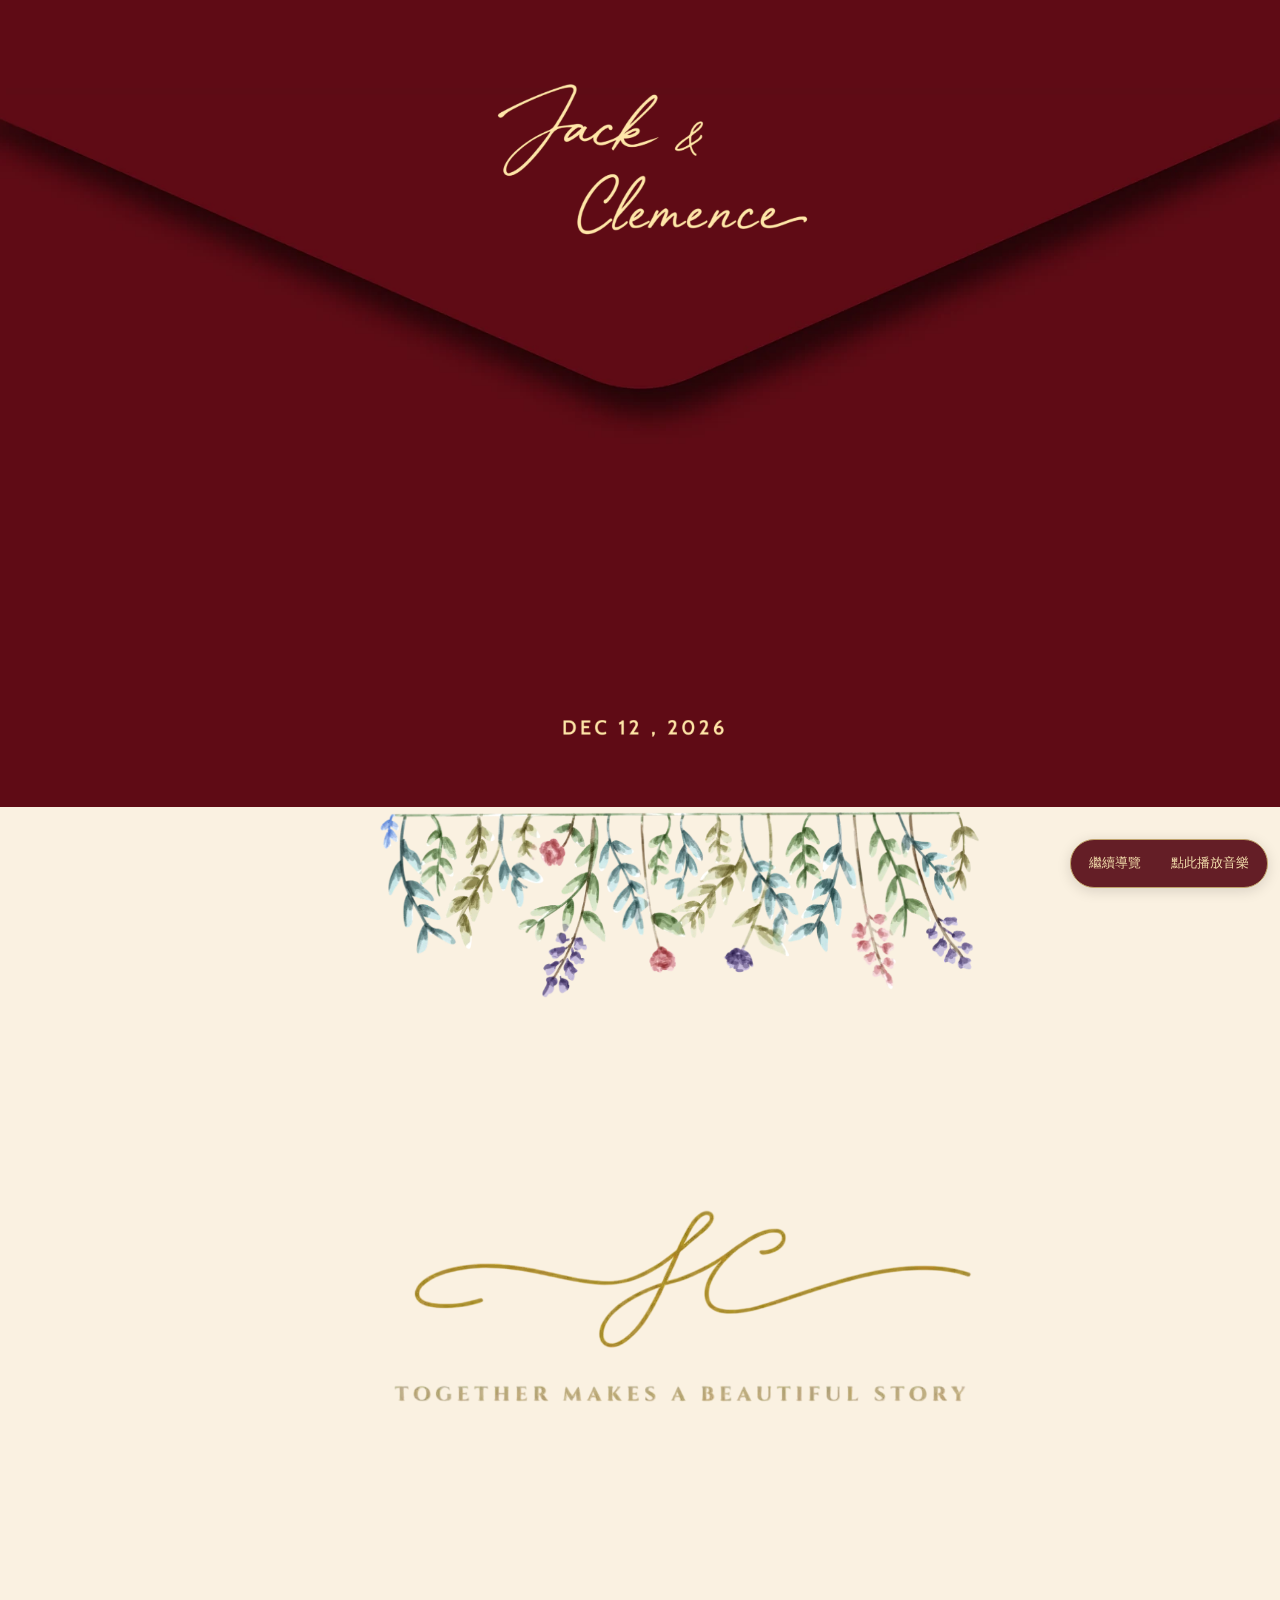
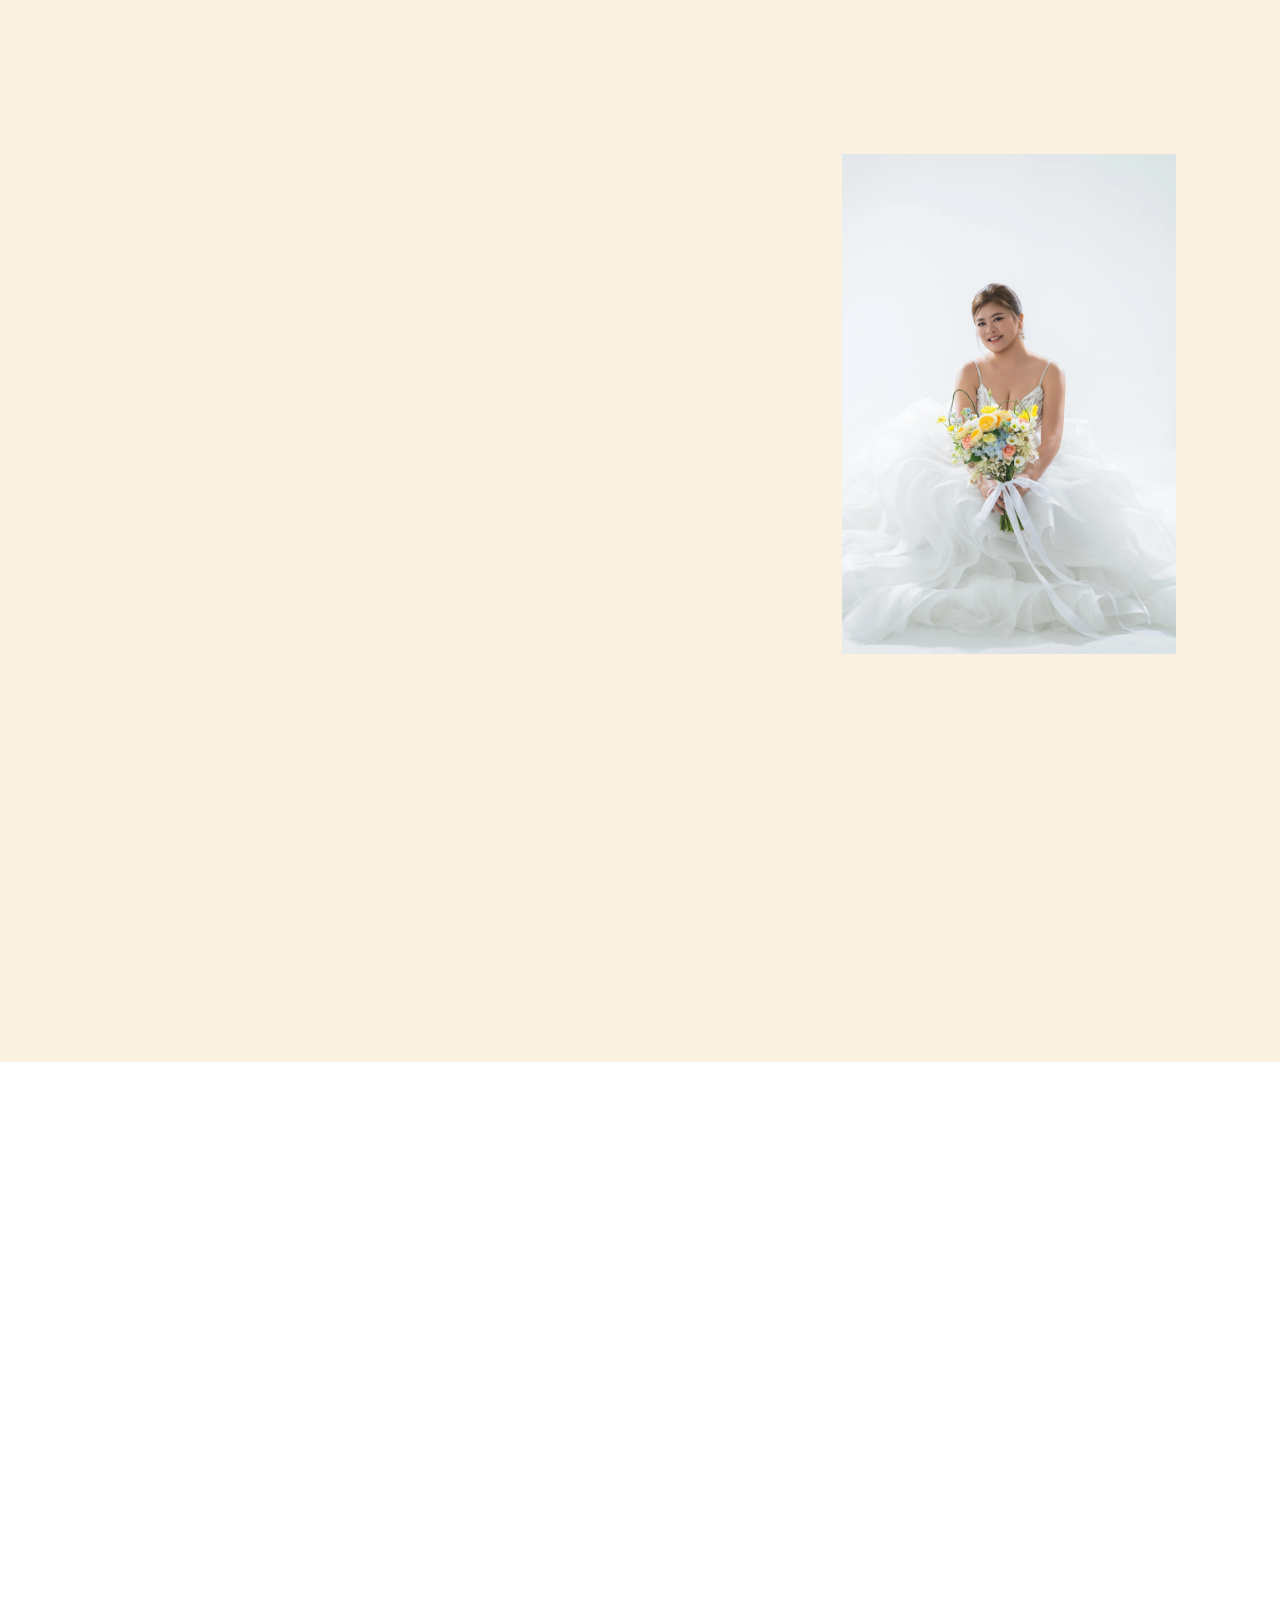
==== commit 6cd1a614: "Add automatic reading tour and attempt music playback on load Remove the opening scroll caption and " ====
--- a/index.html
+++ b/index.html
@@ -1,15 +1,19 @@
 <!DOCTYPE html>
-<html lang="zh-Hant"><head><meta charset="utf-8"/><meta content="width=device-width,initial-scale=1" name="viewport"/><title>Jack &amp; Clemence｜好久不見，婚禮見。</title><meta content="2026.12.12 台中林酒店 3樓全球廳，Jack &amp; Clemence 婚禮邀請" name="description"/><meta content="Jack &amp; Clemence｜好久不見，婚禮見。" property="og:title"/><meta content="website" property="og:type"/><meta content="2026.12.12 台中林酒店 3樓全球廳" property="og:description"/><link href="style.css" rel="stylesheet"/><script defer="" src="script.js"></script></head><body class="responsive"><div data-motion-enter="done" id="SITE_CONTAINER"><div class="main_MF" data-motion-enter="done" id="main_MF"><div aria-label="top of page" class="qe3oTb ignore-focus SCROLL_TO_TOP" data-motion-enter="done" id="SCROLL_TO_TOP" role="region" tabindex="-1"><span class="TvbeET">top of page</span></div><div class="site-root" data-motion-enter="done" id="site-root"><div class="masterPage css-editing-scope" data-motion-enter="done" id="masterPage"><div class="Y3K28_ SITE_PAGES" data-motion-enter="done" id="SITE_PAGES"><div class="ETqrjz theme-vars c1dmp" data-motion-enter="done" id="c1dmp"><div class="g0IvTF wixui-page" data-testid="page-bg"></div><div><div class="c1dmp-overflow-wrapper ku1hVK" data-testid="responsive-container-overflow"><div class="c1dmp-container" data-testid="responsive-container-content" role="group" tabindex="-1"><header class="comp-mb7ogqrp S829f_ comp-mb7ogqrp-container" data-motion-enter="done" id="comp-mb7ogqrp" slots="[object Object]" wix="[object Object]"><section class="ke5pl1 comp-mb7ogqrp_r_comp-mb7ogqqn-container section comp-mb7ogqrp_r_comp-mb7ogqqn ke5pl1 yEgiaI wixui-header undefined fwXYgt" data-block-level-container="Section" data-motion-enter="done" data-testid="section-container" id="comp-mb7ogqrp_r_comp-mb7ogqqn" tabindex="-1"><div class="container _internalContainerRoot_1xyyz_1 builder-root theme-vars comp-mb7ogqrp_r_comp-mdr142kt" data-motion-enter="done" data-testid="internal-container-root" id="comp-mb7ogqrp_r_comp-mdr142kt"><div class="_backgroundLayer_1xyyz_25" data-testid="internal-container-background-layer"><div class="builder-root comp-mb7ogqrp_r_comp-mhs1biva _background_x7ip3_1 _mask_x7ip3_35 background" data-motion-enter="done" data-motion-part="BG_LAYER comp-mb7ogqrp_r_comp-mhs1biva" id="comp-mb7ogqrp_r_comp-mhs1biva"></div></div><div class="comp-mb7ogqrp_r_comp-mdr142kt-container max-width-container" data-testid="internal-container-content" role="group"></div></div></section></header><main class="PAGE_SECTIONSc1dmp ooGRUo" data-main-content-parent="true" data-motion-enter="done" id="PAGE_SECTIONSc1dmp"><section class="ke5pl1 section comp-mhs1bc6l wixui-section fwXYgt" data-block-level-container="Section" data-motion-enter="done" data-testid="section-container" id="comp-mhs1bc6l" tabindex="-1"><div class="container _internalContainerRoot_1xyyz_1 builder-root theme-vars comp-mhs1bc7k" data-motion-enter="done" data-testid="internal-container-root" id="comp-mhs1bc7k"><div class="_backgroundLayer_1xyyz_25" data-testid="internal-container-background-layer"><div class="builder-root comp-mhs1bc7o _background_x7ip3_1 _mask_x7ip3_35 background" data-motion-enter="done" data-motion-part="BG_LAYER comp-mhs1bc7o" id="comp-mhs1bc7o"></div></div><div class="comp-mhs1bc7k-container max-width-container" data-testid="internal-container-content" role="group"><div class="_root_1vtez_1 builder-root comp-mu22y7hc image" data-motion-enter="done" id="comp-mu22y7hc" style="--original-aspect-ratio:0.5625"><div class="_image3_1vtez_5" data-motion-part="BG_LAYER comp-mu22y7hc"><div class="_imageLayer_1vtez_20" data-motion-part="BG_MEDIA comp-mu22y7hc"><wow-image class="_wowImage_1vtez_30" data-is-responsive="true" data-motion-enter="done" data-motion-part="BG_IMG comp-mu22y7hc" id="img-comp-mu22y7hc"><picture><img alt="未命名-1_工作區域 1.png" decoding="async" loading="eager" src="assets/2ffa4826df16d222901f.webp"/></picture></wow-image></div></div></div><div class="_root_1vtez_1 builder-root comp-mus6gta2 image" data-motion-enter="done" id="comp-mus6gta2" style="--original-aspect-ratio:0.8"><div class="_image3_1vtez_5" data-motion-part="BG_LAYER comp-mus6gta2"><div class="_imageLayer_1vtez_20" data-motion-part="BG_MEDIA comp-mus6gta2"><wow-image class="_wowImage_1vtez_30" data-is-responsive="true" data-motion-enter="done" data-motion-part="BG_IMG comp-mus6gta2" id="img-comp-mus6gta2"><picture><img alt="1.png" decoding="async" loading="lazy" src="assets/273d9ce6f78c4293a426.webp"/></picture></wow-image></div></div></div><div class="_root_1vtez_1 builder-root comp-mus6i0w2 image" data-motion-enter="done" id="comp-mus6i0w2" style="--original-aspect-ratio:0.8"><div class="_image3_1vtez_5" data-motion-part="BG_LAYER comp-mus6i0w2"><div class="_imageLayer_1vtez_20" data-motion-part="BG_MEDIA comp-mus6i0w2"><wow-image class="_wowImage_1vtez_30" data-is-responsive="true" data-motion-enter="done" data-motion-part="BG_IMG comp-mus6i0w2" id="img-comp-mus6i0w2"><picture><img alt="2.png" decoding="async" loading="lazy" src="assets/ee8e7b2bad1a841b8105.webp"/></picture></wow-image></div></div></div><div class="_WRichTextNewSkin_vcky1_163 _supportTableDesign_vcky1_54 builder-root comp-muvg0h98 _wrichtext_aqg9v_1 wrichtext wixui-rich-text" data-motion-enter="done" data-testid="richTextElement" id="comp-muvg0h98"><p>SCROLL TO DISCOVER</p></div><div class="wix-presets-wrapper w-4190f51c-3836-49f6-8114-96219c165b29 comp-muvg4ldo-presets-wrapper"><a class="_link_1umc5_58 _root_1umc5_1 builder-root comp-muvg4ldo _button_1umc5_20 button _fallbackDirection_uix1w_1 wixui-button _hasTransitions_1umc5_52" data-motion-enter="done" data-semantic-classname="button" data-start="true" data-testid="buttonContent" href="#music" id="comp-muvg4ldo" target="_self"><span class="label _label_1umc5_48 wixui-button__label" data-testid="stylablebutton-label">Start Now</span><div class="_animatedIcon_jg4gf_2 animatedIcon icon animated-icon _icon_1umc5_75" data-motion-enter="done" id="animated-icon"><div>
-<svg data-bbox="20 58.043 159.999 83.914" data-type="shape" height="200" viewbox="0 0 200 200" width="200" xmlns="http://www.w3.org/2000/svg">
-<g>
-<path d="M134.885 58.884a2.813 2.813 0 0 1 3.965-.047l40.305 39.167a2.785 2.785 0 0 1 0 3.994l-40.305 39.163a2.81 2.81 0 0 1-3.965-.045 2.78 2.78 0 0 1 .047-3.946l35.378-34.381H22.804c-1.548 0-2.804-1.248-2.804-2.79s1.256-2.79 2.804-2.79h147.505L134.931 62.83a2.78 2.78 0 0 1-.047-3.946v-.002Z"></path>
-</g>
-</svg>
-</div></div></a></div></div></div></section><section class="ke5pl1 section comp-mu238dut wixui-section fwXYgt" data-block-level-container="Section" data-motion-enter="done" data-testid="section-container" id="comp-mu238dut" tabindex="-1"><div class="container _internalContainerRoot_1xyyz_1 builder-root theme-vars comp-mu238duv" data-motion-enter="done" data-testid="internal-container-root" id="comp-mu238duv"><div class="_backgroundLayer_1xyyz_25" data-testid="internal-container-background-layer"><div class="builder-root comp-mu238duw _background_x7ip3_1 _mask_x7ip3_35 background" data-motion-enter="done" data-motion-part="BG_LAYER comp-mu238duw" id="comp-mu238duw"></div></div><div class="comp-mu238duv-container max-width-container" data-testid="internal-container-content" role="group"><div class="_root_1vtez_1 builder-root comp-mutjwxx1 image" data-motion-enter="done" id="comp-mutjwxx1" style="--original-aspect-ratio:0.9807755504436412"><div class="_image3_1vtez_5" data-motion-part="BG_LAYER comp-mutjwxx1"><div class="_imageLayer_1vtez_20" data-motion-part="BG_MEDIA comp-mutjwxx1"><wow-image class="_wowImage_1vtez_30" data-is-responsive="true" data-motion-enter="done" data-motion-part="BG_IMG comp-mutjwxx1" id="img-comp-mutjwxx1"><picture><img alt="" decoding="async" loading="lazy" role="presentation" src="assets/b83508d8d238fece9444.webp"/></picture></wow-image></div></div></div><div class="_root_1vtez_1 builder-root comp-mutjvi08 image" data-motion-enter="done" id="comp-mutjvi08" style="--original-aspect-ratio:0.8558692421991084"><div class="_image3_1vtez_5" data-motion-part="BG_LAYER comp-mutjvi08"><div class="_imageLayer_1vtez_20" data-motion-part="BG_MEDIA comp-mutjvi08"><wow-image class="_wowImage_1vtez_30" data-is-responsive="true" data-motion-enter="done" data-motion-part="BG_IMG comp-mutjvi08" id="img-comp-mutjvi08"><picture><img alt="DSC09972.jpg" decoding="async" loading="lazy" src="assets/fc524eefa2e15632cb75.webp"/></picture></wow-image></div></div></div><div class="_root_1vtez_1 builder-root comp-mus744f3 image" data-motion-enter="done" id="comp-mus744f3" style="--original-aspect-ratio:0.8"><div class="_image3_1vtez_5" data-motion-part="BG_LAYER comp-mus744f3"><div class="_imageLayer_1vtez_20" data-motion-part="BG_MEDIA comp-mus744f3"><wow-image class="_wowImage_1vtez_30" data-is-responsive="true" data-motion-enter="done" data-motion-part="BG_IMG comp-mus744f3" id="img-comp-mus744f3"><picture><img alt="" decoding="async" loading="lazy" role="presentation" src="assets/adf685f69ae8f88bd894.webp"/></picture></wow-image></div></div></div><div class="_root_1vtez_1 builder-root comp-mus798x4 image" data-motion-enter="done" id="comp-mus798x4" style="--original-aspect-ratio:0.8"><div class="_image3_1vtez_5" data-motion-part="BG_LAYER comp-mus798x4"><div class="_imageLayer_1vtez_20" data-motion-part="BG_MEDIA comp-mus798x4"><wow-image class="_wowImage_1vtez_30" data-is-responsive="true" data-motion-enter="done" data-motion-part="BG_IMG comp-mus798x4" id="img-comp-mus798x4"><picture><img alt="" decoding="async" loading="lazy" role="presentation" src="assets/99b2b7499acf5e28b793.webp"/></picture></wow-image></div></div></div><div class="_root_1vtez_1 builder-root comp-musktat0 image" data-motion-enter="done" id="comp-musktat0" style="--original-aspect-ratio:0.6666666666666666"><div class="_image3_1vtez_5" data-motion-part="BG_LAYER comp-musktat0"><div class="_imageLayer_1vtez_20" data-motion-part="BG_MEDIA comp-musktat0"><wow-image class="_wowImage_1vtez_30" data-is-responsive="true" data-motion-enter="done" data-motion-part="BG_IMG comp-musktat0" id="img-comp-musktat0"><picture><img alt="DSC00608.jpg" decoding="async" loading="lazy" src="assets/fa6554f18d9df917f2a5.webp"/></picture></wow-image></div></div></div><div class="_WRichTextNewSkin_vcky1_163 _supportTableDesign_vcky1_54 builder-root comp-musl07zl _wrichtext_aqg9v_1 wrichtext wixui-rich-text" data-motion-enter="done" data-testid="richTextElement" id="comp-musl07zl"><h1><span>Groom</span></h1></div><div class="_WRichTextNewSkin_vcky1_163 _supportTableDesign_vcky1_54 builder-root comp-musl1ixt _wrichtext_aqg9v_1 wrichtext wixui-rich-text" data-motion-enter="done" data-testid="richTextElement" id="comp-musl1ixt"><p>Jack</p></div><div class="_WRichTextNewSkin_vcky1_163 _supportTableDesign_vcky1_54 builder-root comp-musl32vz _wrichtext_aqg9v_1 wrichtext wixui-rich-text" data-motion-enter="done" data-testid="richTextElement" id="comp-musl32vz"><h1><span>Bride</span></h1></div><div class="_WRichTextNewSkin_vcky1_163 _supportTableDesign_vcky1_54 builder-root comp-musl3826 _wrichtext_aqg9v_1 wrichtext wixui-rich-text" data-motion-enter="done" data-testid="richTextElement" id="comp-musl3826"><p>Clemence</p></div><div class="_WRichTextNewSkin_vcky1_163 _supportTableDesign_vcky1_54 builder-root comp-musl63c1 _wrichtext_aqg9v_1 wrichtext wixui-rich-text" data-motion-enter="done" data-testid="richTextElement" id="comp-musl63c1"><p><span>Every time I think of you<br/>
-── I find myself smiling without even realizing it.</span></p></div><div class="_root_1vtez_1 builder-root comp-muslyoft image" data-motion-enter="done" id="comp-muslyoft" style="--original-aspect-ratio:0.8"><div class="_image3_1vtez_5" data-motion-part="BG_LAYER comp-muslyoft"><div class="_imageLayer_1vtez_20" data-motion-part="BG_MEDIA comp-muslyoft"><wow-image class="_wowImage_1vtez_30" data-is-responsive="true" data-motion-enter="done" data-motion-part="BG_IMG comp-muslyoft" id="img-comp-muslyoft"><picture><img alt="5.png" decoding="async" loading="lazy" src="assets/1c54ff16b28ba8d38520.webp"/></picture></wow-image></div></div></div><div class="_root_1vtez_1 builder-root comp-musltcyg image" data-motion-enter="done" id="comp-musltcyg" style="--original-aspect-ratio:0.7743362831858407"><div class="_image3_1vtez_5" data-motion-part="BG_LAYER comp-musltcyg"><div class="_imageLayer_1vtez_20" data-motion-part="BG_MEDIA comp-musltcyg"><wow-image class="_wowImage_1vtez_30" data-is-responsive="true" data-motion-enter="done" data-motion-part="BG_IMG comp-musltcyg" id="img-comp-musltcyg"><picture><img alt="DSC00388.jpg" decoding="async" loading="lazy" src="assets/51cd37e308bf5391b8b4.webp"/></picture></wow-image></div></div></div></div></div></section><section class="ke5pl1 section comp-mu22seyf wixui-section fwXYgt" data-block-level-container="Section" data-motion-enter="done" data-testid="section-container" id="comp-mu22seyf" tabindex="-1"><div class="container _internalContainerRoot_1xyyz_1 builder-root theme-vars comp-mu22sez4" data-motion-enter="done" data-testid="internal-container-root" id="comp-mu22sez4"><div class="_backgroundLayer_1xyyz_25" data-testid="internal-container-background-layer"><div class="builder-root comp-mu22sez51 _background_x7ip3_1 _mask_x7ip3_35 background" data-motion-enter="done" data-motion-part="BG_LAYER comp-mu22sez51" id="comp-mu22sez51"></div></div><div class="comp-mu22sez4-container max-width-container" data-testid="internal-container-content" role="group"><div class="_root_1vtez_1 builder-root comp-muwavgcq image" data-motion-enter="done" id="comp-muwavgcq" style="--original-aspect-ratio:1.4614173228346456"><div class="_image3_1vtez_5" data-motion-part="BG_LAYER comp-muwavgcq"><div class="_imageLayer_1vtez_20" data-motion-part="BG_MEDIA comp-muwavgcq"><wow-image class="_wowImage_1vtez_30" data-is-responsive="true" data-motion-enter="done" data-motion-part="BG_IMG comp-muwavgcq" id="img-comp-muwavgcq"><picture><img alt="" decoding="async" loading="lazy" role="presentation" src="assets/41620336719422ea6c2f.webp"/></picture></wow-image></div></div></div><div class="audioPlayer _root_l6q4s_1 builder-root comp-mutjz522 _fallbackDirection_uix1w_1" data-anchor="music" data-motion-enter="done" id="comp-mutjz522"><div class="_root_1vtez_1 coverMedia _coverMediaWrapper_l6q4s_11 image" data-motion-enter="done" id="comp-mutjz522-cover" style="--original-aspect-ratio:1.4983957219251336"><div class="_image3_1vtez_5" data-motion-part="BG_LAYER comp-mutjz522-cover"><div class="_imageLayer_1vtez_20" data-motion-part="BG_MEDIA comp-mutjz522-cover"><wow-image class="_wowImage_1vtez_30" data-is-responsive="true" data-motion-enter="done" data-motion-part="BG_IMG comp-mutjz522-cover" id="img-comp-mutjz522-cover"><picture><img alt="IMG_5876.JPG" decoding="async" loading="lazy" src="assets/b4ef298a4c3f0da43628.webp"/></picture></wow-image></div></div></div><div class="audioTitle _audioTitle_l6q4s_27"><span class="title">would you be mine</span><a aria-hidden="true" class="_seoLink_l6q4s_223" href="assets/d270bb1538d589c017c6.mp3" tabindex="-1">would you be mine</a><span class="artistName _artistName_l6q4s_39">TYSON YOSHI</span></div><audio aria-label="would you be mine — TYSON YOSHI" controls="" data-motion-enter="done" id="audio" preload="metadata" src="assets/d270bb1538d589c017c6.mp3"></audio></div><div class="_WRichTextNewSkin_vcky1_163 _supportTableDesign_vcky1_54 builder-root comp-mutke7tn _wrichtext_aqg9v_1 wrichtext wixui-rich-text" data-motion-enter="done" data-testid="richTextElement" id="comp-mutke7tn"><p>A little melody for this special day.</p></div><div class="_WRichTextNewSkin_vcky1_163 _supportTableDesign_vcky1_54 builder-root comp-mutkfbwy _wrichtext_aqg9v_1 wrichtext wixui-rich-text" data-motion-enter="done" data-testid="richTextElement" id="comp-mutkfbwy"><p><span>Press play and share this moment with us.</span></p></div></div></div></section><section class="ke5pl1 section comp-musm1qmd wixui-section fwXYgt" data-block-level-container="Section" data-motion-enter="done" data-testid="section-container" id="comp-musm1qmd" tabindex="-1"><div class="container _internalContainerRoot_1xyyz_1 builder-root theme-vars comp-musm1qmm" data-motion-enter="done" data-testid="internal-container-root" id="comp-musm1qmm"><div class="_backgroundLayer_1xyyz_25" data-testid="internal-container-background-layer"><div class="builder-root comp-musm1qmm3 _background_x7ip3_1 _mask_x7ip3_35 background" data-motion-enter="done" data-motion-part="BG_LAYER comp-musm1qmm3" id="comp-musm1qmm3"></div></div><div class="comp-musm1qmm-container max-width-container" data-testid="internal-container-content" role="group"><div class="_root_1vtez_1 builder-root comp-muspmq2r image" data-motion-enter="done" id="comp-muspmq2r" style="--original-aspect-ratio:0.6666666666666666"><div class="_image3_1vtez_5" data-motion-part="BG_LAYER comp-muspmq2r"><div class="_imageLayer_1vtez_20" data-motion-part="BG_MEDIA comp-muspmq2r"><wow-image class="_wowImage_1vtez_30" data-is-responsive="true" data-motion-enter="done" data-motion-part="BG_IMG comp-muspmq2r" id="img-comp-muspmq2r"><picture><img alt="DSC00230.jpg" decoding="async" loading="lazy" src="assets/138f46d962604da9aea4.webp"/></picture></wow-image></div></div></div><div class="_WRichTextNewSkin_vcky1_163 _supportTableDesign_vcky1_54 builder-root comp-muspzbfr _wrichtext_aqg9v_1 wrichtext wixui-rich-text" data-motion-enter="done" data-testid="richTextElement" id="comp-muspzbfr"><p>12</p>
+<html lang="zh-Hant"><head><meta charset="utf-8"/><meta content="width=device-width,initial-scale=1" name="viewport"/><title>Jack &amp; Clemence｜好久不見，婚禮見。</title><meta content="2026.12.12 台中林酒店 3樓全球廳，Jack &amp; Clemence 婚禮邀請" name="description"/><meta content="Jack &amp; Clemence｜好久不見，婚禮見。" property="og:title"/><meta content="website" property="og:type"/><meta content="2026.12.12 台中林酒店 3樓全球廳" property="og:description"/><link href="style.css" rel="stylesheet"/><script defer="" src="script.js"></script><link rel="stylesheet" href="player.css"/><script src="tour.js" defer></script></head><body class="responsive"><div data-motion-enter="done" id="SITE_CONTAINER"><div class="main_MF" data-motion-enter="done" id="main_MF"><div aria-label="top of page" class="qe3oTb ignore-focus SCROLL_TO_TOP" data-motion-enter="done" id="SCROLL_TO_TOP" role="region" tabindex="-1"><span class="TvbeET">top of page</span></div><div class="site-root" data-motion-enter="done" id="site-root"><div class="masterPage css-editing-scope" data-motion-enter="done" id="masterPage"><div class="Y3K28_ SITE_PAGES" data-motion-enter="done" id="SITE_PAGES"><div class="ETqrjz theme-vars c1dmp" data-motion-enter="done" id="c1dmp"><div class="g0IvTF wixui-page" data-testid="page-bg"></div><div><div class="c1dmp-overflow-wrapper ku1hVK" data-testid="responsive-container-overflow"><div class="c1dmp-container" data-testid="responsive-container-content" role="group" tabindex="-1"><header class="comp-mb7ogqrp S829f_ comp-mb7ogqrp-container" data-motion-enter="done" id="comp-mb7ogqrp" slots="[object Object]" wix="[object Object]"><section class="ke5pl1 comp-mb7ogqrp_r_comp-mb7ogqqn-container section comp-mb7ogqrp_r_comp-mb7ogqqn ke5pl1 yEgiaI wixui-header undefined fwXYgt" data-block-level-container="Section" data-motion-enter="done" data-testid="section-container" id="comp-mb7ogqrp_r_comp-mb7ogqqn" tabindex="-1"><div class="container _internalContainerRoot_1xyyz_1 builder-root theme-vars comp-mb7ogqrp_r_comp-mdr142kt" data-motion-enter="done" data-testid="internal-container-root" id="comp-mb7ogqrp_r_comp-mdr142kt"><div class="_backgroundLayer_1xyyz_25" data-testid="internal-container-background-layer"><div class="builder-root comp-mb7ogqrp_r_comp-mhs1biva _background_x7ip3_1 _mask_x7ip3_35 background" data-motion-enter="done" data-motion-part="BG_LAYER comp-mb7ogqrp_r_comp-mhs1biva" id="comp-mb7ogqrp_r_comp-mhs1biva"></div></div><div class="comp-mb7ogqrp_r_comp-mdr142kt-container max-width-container" data-testid="internal-container-content" role="group"></div></div></section></header><main class="PAGE_SECTIONSc1dmp ooGRUo" data-main-content-parent="true" data-motion-enter="done" id="PAGE_SECTIONSc1dmp"><section class="ke5pl1 section comp-mhs1bc6l wixui-section fwXYgt" data-block-level-container="Section" data-motion-enter="done" data-testid="section-container" id="comp-mhs1bc6l" tabindex="-1"><div class="container _internalContainerRoot_1xyyz_1 builder-root theme-vars comp-mhs1bc7k" data-motion-enter="done" data-testid="internal-container-root" id="comp-mhs1bc7k"><div class="_backgroundLayer_1xyyz_25" data-testid="internal-container-background-layer"><div class="builder-root comp-mhs1bc7o _background_x7ip3_1 _mask_x7ip3_35 background" data-motion-enter="done" data-motion-part="BG_LAYER comp-mhs1bc7o" id="comp-mhs1bc7o"></div></div><div class="comp-mhs1bc7k-container max-width-container" data-testid="internal-container-content" role="group"><div class="_root_1vtez_1 builder-root comp-mu22y7hc image" data-motion-enter="done" id="comp-mu22y7hc" style="--original-aspect-ratio:0.5625"><div class="_image3_1vtez_5" data-motion-part="BG_LAYER comp-mu22y7hc"><div class="_imageLayer_1vtez_20" data-motion-part="BG_MEDIA comp-mu22y7hc"><wow-image class="_wowImage_1vtez_30" data-is-responsive="true" data-motion-enter="done" data-motion-part="BG_IMG comp-mu22y7hc" id="img-comp-mu22y7hc"><picture><img alt="未命名-1_工作區域 1.png" decoding="async" loading="eager" src="assets/2ffa4826df16d222901f.webp"/></picture></wow-image></div></div></div><div class="_root_1vtez_1 builder-root comp-mus6gta2 image" data-motion-enter="done" id="comp-mus6gta2" style="--original-aspect-ratio:0.8"><div class="_image3_1vtez_5" data-motion-part="BG_LAYER comp-mus6gta2"><div class="_imageLayer_1vtez_20" data-motion-part="BG_MEDIA comp-mus6gta2"><wow-image class="_wowImage_1vtez_30" data-is-responsive="true" data-motion-enter="done" data-motion-part="BG_IMG comp-mus6gta2" id="img-comp-mus6gta2"><picture><img alt="1.png" decoding="async" loading="lazy" src="assets/273d9ce6f78c4293a426.webp"/></picture></wow-image></div></div></div><div class="_root_1vtez_1 builder-root comp-mus6i0w2 image" data-motion-enter="done" id="comp-mus6i0w2" style="--original-aspect-ratio:0.8"><div class="_image3_1vtez_5" data-motion-part="BG_LAYER comp-mus6i0w2"><div class="_imageLayer_1vtez_20" data-motion-part="BG_MEDIA comp-mus6i0w2"><wow-image class="_wowImage_1vtez_30" data-is-responsive="true" data-motion-enter="done" data-motion-part="BG_IMG comp-mus6i0w2" id="img-comp-mus6i0w2"><picture><img alt="2.png" decoding="async" loading="lazy" src="assets/ee8e7b2bad1a841b8105.webp"/></picture></wow-image></div></div></div></div></div></section><section class="ke5pl1 section comp-mu238dut wixui-section fwXYgt" data-block-level-container="Section" data-motion-enter="done" data-testid="section-container" id="comp-mu238dut" tabindex="-1"><div class="container _internalContainerRoot_1xyyz_1 builder-root theme-vars comp-mu238duv" data-motion-enter="done" data-testid="internal-container-root" id="comp-mu238duv"><div class="_backgroundLayer_1xyyz_25" data-testid="internal-container-background-layer"><div class="builder-root comp-mu238duw _background_x7ip3_1 _mask_x7ip3_35 background" data-motion-enter="done" data-motion-part="BG_LAYER comp-mu238duw" id="comp-mu238duw"></div></div><div class="comp-mu238duv-container max-width-container" data-testid="internal-container-content" role="group"><div class="_root_1vtez_1 builder-root comp-mutjwxx1 image" data-motion-enter="done" id="comp-mutjwxx1" style="--original-aspect-ratio:0.9807755504436412"><div class="_image3_1vtez_5" data-motion-part="BG_LAYER comp-mutjwxx1"><div class="_imageLayer_1vtez_20" data-motion-part="BG_MEDIA comp-mutjwxx1"><wow-image class="_wowImage_1vtez_30" data-is-responsive="true" data-motion-enter="done" data-motion-part="BG_IMG comp-mutjwxx1" id="img-comp-mutjwxx1"><picture><img alt="" decoding="async" loading="lazy" role="presentation" src="assets/b83508d8d238fece9444.webp"/></picture></wow-image></div></div></div><div class="_root_1vtez_1 builder-root comp-mutjvi08 image" data-motion-enter="done" id="comp-mutjvi08" style="--original-aspect-ratio:0.8558692421991084"><div class="_image3_1vtez_5" data-motion-part="BG_LAYER comp-mutjvi08"><div class="_imageLayer_1vtez_20" data-motion-part="BG_MEDIA comp-mutjvi08"><wow-image class="_wowImage_1vtez_30" data-is-responsive="true" data-motion-enter="done" data-motion-part="BG_IMG comp-mutjvi08" id="img-comp-mutjvi08"><picture><img alt="DSC09972.jpg" decoding="async" loading="lazy" src="assets/fc524eefa2e15632cb75.webp"/></picture></wow-image></div></div></div><div class="_root_1vtez_1 builder-root comp-mus744f3 image" data-motion-enter="done" id="comp-mus744f3" style="--original-aspect-ratio:0.8"><div class="_image3_1vtez_5" data-motion-part="BG_LAYER comp-mus744f3"><div class="_imageLayer_1vtez_20" data-motion-part="BG_MEDIA comp-mus744f3"><wow-image class="_wowImage_1vtez_30" data-is-responsive="true" data-motion-enter="done" data-motion-part="BG_IMG comp-mus744f3" id="img-comp-mus744f3"><picture><img alt="" decoding="async" loading="lazy" role="presentation" src="assets/adf685f69ae8f88bd894.webp"/></picture></wow-image></div></div></div><div class="_root_1vtez_1 builder-root comp-mus798x4 image" data-motion-enter="done" id="comp-mus798x4" style="--original-aspect-ratio:0.8"><div class="_image3_1vtez_5" data-motion-part="BG_LAYER comp-mus798x4"><div class="_imageLayer_1vtez_20" data-motion-part="BG_MEDIA comp-mus798x4"><wow-image class="_wowImage_1vtez_30" data-is-responsive="true" data-motion-enter="done" data-motion-part="BG_IMG comp-mus798x4" id="img-comp-mus798x4"><picture><img alt="" decoding="async" loading="lazy" role="presentation" src="assets/99b2b7499acf5e28b793.webp"/></picture></wow-image></div></div></div><div class="_root_1vtez_1 builder-root comp-musktat0 image" data-motion-enter="done" id="comp-musktat0" style="--original-aspect-ratio:0.6666666666666666"><div class="_image3_1vtez_5" data-motion-part="BG_LAYER comp-musktat0"><div class="_imageLayer_1vtez_20" data-motion-part="BG_MEDIA comp-musktat0"><wow-image class="_wowImage_1vtez_30" data-is-responsive="true" data-motion-enter="done" data-motion-part="BG_IMG comp-musktat0" id="img-comp-musktat0"><picture><img alt="DSC00608.jpg" decoding="async" loading="lazy" src="assets/fa6554f18d9df917f2a5.webp"/></picture></wow-image></div></div></div><div class="_WRichTextNewSkin_vcky1_163 _supportTableDesign_vcky1_54 builder-root comp-musl07zl _wrichtext_aqg9v_1 wrichtext wixui-rich-text" data-motion-enter="done" data-testid="richTextElement" id="comp-musl07zl"><h1><span>Groom</span></h1></div><div class="_WRichTextNewSkin_vcky1_163 _supportTableDesign_vcky1_54 builder-root comp-musl1ixt _wrichtext_aqg9v_1 wrichtext wixui-rich-text" data-motion-enter="done" data-testid="richTextElement" id="comp-musl1ixt"><p>Jack</p></div><div class="_WRichTextNewSkin_vcky1_163 _supportTableDesign_vcky1_54 builder-root comp-musl32vz _wrichtext_aqg9v_1 wrichtext wixui-rich-text" data-motion-enter="done" data-testid="richTextElement" id="comp-musl32vz"><h1><span>Bride</span></h1></div><div class="_WRichTextNewSkin_vcky1_163 _supportTableDesign_vcky1_54 builder-root comp-musl3826 _wrichtext_aqg9v_1 wrichtext wixui-rich-text" data-motion-enter="done" data-testid="richTextElement" id="comp-musl3826"><p>Clemence</p></div><div class="_WRichTextNewSkin_vcky1_163 _supportTableDesign_vcky1_54 builder-root comp-musl63c1 _wrichtext_aqg9v_1 wrichtext wixui-rich-text" data-motion-enter="done" data-testid="richTextElement" id="comp-musl63c1"><p><span>Every time I think of you<br/>
+── I find myself smiling without even realizing it.</span></p></div><div class="_root_1vtez_1 builder-root comp-muslyoft image" data-motion-enter="done" id="comp-muslyoft" style="--original-aspect-ratio:0.8"><div class="_image3_1vtez_5" data-motion-part="BG_LAYER comp-muslyoft"><div class="_imageLayer_1vtez_20" data-motion-part="BG_MEDIA comp-muslyoft"><wow-image class="_wowImage_1vtez_30" data-is-responsive="true" data-motion-enter="done" data-motion-part="BG_IMG comp-muslyoft" id="img-comp-muslyoft"><picture><img alt="5.png" decoding="async" loading="lazy" src="assets/1c54ff16b28ba8d38520.webp"/></picture></wow-image></div></div></div><div class="_root_1vtez_1 builder-root comp-musltcyg image" data-motion-enter="done" id="comp-musltcyg" style="--original-aspect-ratio:0.7743362831858407"><div class="_image3_1vtez_5" data-motion-part="BG_LAYER comp-musltcyg"><div class="_imageLayer_1vtez_20" data-motion-part="BG_MEDIA comp-musltcyg"><wow-image class="_wowImage_1vtez_30" data-is-responsive="true" data-motion-enter="done" data-motion-part="BG_IMG comp-musltcyg" id="img-comp-musltcyg"><picture><img alt="DSC00388.jpg" decoding="async" loading="lazy" src="assets/51cd37e308bf5391b8b4.webp"/></picture></wow-image></div></div></div></div></div></section><section class="ke5pl1 section comp-mu22seyf wixui-section fwXYgt" data-block-level-container="Section" data-motion-enter="done" data-testid="section-container" data-anchor="music" id="comp-mu22seyf" tabindex="-1"><div class="container _internalContainerRoot_1xyyz_1 builder-root theme-vars comp-mu22sez4" data-motion-enter="done" data-testid="internal-container-root" id="comp-mu22sez4"><div class="_backgroundLayer_1xyyz_25" data-testid="internal-container-background-layer"><div class="builder-root comp-mu22sez51 _background_x7ip3_1 _mask_x7ip3_35 background" data-motion-enter="done" data-motion-part="BG_LAYER comp-mu22sez51" id="comp-mu22sez51"></div></div><div class="comp-mu22sez4-container max-width-container" data-testid="internal-container-content" role="group"><div class="_root_1vtez_1 builder-root comp-muwavgcq image" data-motion-enter="done" id="comp-muwavgcq" style="--original-aspect-ratio:1.4614173228346456"><div class="_image3_1vtez_5" data-motion-part="BG_LAYER comp-muwavgcq"><div class="_imageLayer_1vtez_20" data-motion-part="BG_MEDIA comp-muwavgcq"><wow-image class="_wowImage_1vtez_30" data-is-responsive="true" data-motion-enter="done" data-motion-part="BG_IMG comp-muwavgcq" id="img-comp-muwavgcq"><picture><img alt="" decoding="async" loading="lazy" role="presentation" src="assets/41620336719422ea6c2f.webp"/></picture></wow-image></div></div></div><div class="audioPlayer _root_l6q4s_1 builder-root comp-mutjz522 _fallbackDirection_uix1w_1" data-motion-enter="done" id="comp-mutjz522"><div class="_root_1vtez_1 coverMedia _coverMediaWrapper_l6q4s_11 image" data-motion-enter="done" id="comp-mutjz522-cover" style="--original-aspect-ratio:1.4983957219251336"><div class="_image3_1vtez_5" data-motion-part="BG_LAYER comp-mutjz522-cover"><div class="_imageLayer_1vtez_20" data-motion-part="BG_MEDIA comp-mutjz522-cover"><wow-image class="_wowImage_1vtez_30" data-is-responsive="true" data-motion-enter="done" data-motion-part="BG_IMG comp-mutjz522-cover" id="img-comp-mutjz522-cover"><picture><img alt="IMG_5876.JPG" decoding="async" loading="lazy" src="assets/b4ef298a4c3f0da43628.webp"/></picture></wow-image></div></div></div><div class="audioTitle _audioTitle_l6q4s_27"><span class="title">would you be mine</span><a aria-hidden="true" class="_seoLink_l6q4s_223" href="assets/d270bb1538d589c017c6.mp3" tabindex="-1">would you be mine</a><span class="artistName _artistName_l6q4s_39">TYSON YOSHI</span></div><audio aria-label="would you be mine — TYSON YOSHI" controls="" data-motion-enter="done" autoplay="" id="audio" preload="metadata" src="assets/d270bb1538d589c017c6.mp3"></audio><div class="_controls_l6q4s_28 invitation-controls" hidden>
+<button class="playButton controls" type="button" aria-label="播放音樂" aria-controls="audio" data-audio-play><svg class="playIcon _playIcon_l6q4s_50" fill="currentColor" height="24" viewbox="0 0 24 24" width="24"><path d="M8.26582096,6.80664662 L16.1774936,11.1221044 C16.6623419,11.3865672 16.8409998,11.9940038 16.5765371,12.4788521 C16.4845917,12.6474186 16.3460601,12.7859502 16.1774936,12.8778956 L8.26582096,17.1933534 C7.78097262,17.4578161 7.17353598,17.2791583 6.90907325,16.7943099 C6.8289522,16.6474213 6.78696883,16.4827768 6.78696883,16.3154578 L6.78696883,7.68454219 C6.78696883,7.13225744 7.23468408,6.68454219 7.78696883,6.68454219 C7.95428782,6.68454219 8.11893236,6.72652556 8.26582096,6.80664662 Z"></path></svg><svg class="pauseIcon _playIcon_l6q4s_50" viewBox="0 0 24 24" fill="currentColor" hidden><path d="M7 6h4v12H7zM14 6h4v12h-4z"/></svg></button>
+<input class="controls invitation-seek" data-audio-seek type="range" min="0" max="100" step="0.1" value="0" aria-label="播放進度" aria-valuetext="0:00" disabled>
+<span class="timeDisplay controls _timeDisplay_l6q4s_117" data-audio-time>0:00 / 0:00</span>
+<div class="volumeControls controls _volumeControls_l6q4s_123">
+<button class="muteButton" type="button" aria-label="靜音" aria-pressed="false" data-audio-mute><svg class="_muteIcon_l6q4s_132" fill="none" height="24" viewbox="0 0 24 24" width="24" xmlns="http://www.w3.org/2000/svg"><path clip-rule="evenodd" d="M13.5193 5.11294C13.648 4.99656 13.8343 4.96769 13.9901 5.03769C14.1485 5.10769 14.25 5.26519 14.25 5.43756V18.5625C14.25 18.7349 14.1485 18.8924 13.9901 18.9624C13.9332 18.9878 13.8728 19 13.8125 19C13.7066 19 13.6016 18.9615 13.5193 18.8871L9.27211 15.0608L6.81249 15.0625C6.08887 15.0625 5.5 14.4736 5.5 13.75V10.25C5.5 9.52642 6.08887 8.93755 6.81249 8.93755H9.27561L13.5193 5.11294ZM17.7439 7.76094C18.8762 8.89318 19.5 10.3991 19.5 12.0003C19.5 13.6015 18.8762 15.1074 17.7439 16.2388L17.1253 15.6202C18.0922 14.6533 18.625 13.367 18.625 12.0003C18.625 10.6327 18.0922 9.34643 17.1253 8.37956L17.7439 7.76094ZM16.2383 9.28361C16.9313 10.023 17.3128 10.9872 17.3128 11.9996C17.3128 13.0128 16.9313 13.9771 16.2392 14.7165L15.6004 14.118C16.1403 13.5422 16.4378 12.7897 16.4378 11.9996C16.4378 11.2103 16.1403 10.4587 15.6004 9.8821L16.2383 9.28361Z" fill="currentColor" fill-rule="evenodd"></path></svg><span class="invitation-mute-mark" hidden aria-hidden="true">×</span></button>
+<div class="invitation-volume-panel"><input data-audio-volume type="range" min="0" max="1" step="0.05" value="1" aria-label="音量"></div>
+</div><span class="invitation-audio-status" role="status" data-audio-status></span></div></div><div class="_WRichTextNewSkin_vcky1_163 _supportTableDesign_vcky1_54 builder-root comp-mutke7tn _wrichtext_aqg9v_1 wrichtext wixui-rich-text" data-motion-enter="done" data-testid="richTextElement" id="comp-mutke7tn"><p>A little melody for this special day.</p></div><div class="_WRichTextNewSkin_vcky1_163 _supportTableDesign_vcky1_54 builder-root comp-mutkfbwy _wrichtext_aqg9v_1 wrichtext wixui-rich-text" data-motion-enter="done" data-testid="richTextElement" id="comp-mutkfbwy"><p><span>Press play and share this moment with us.</span></p></div></div></div></section><section class="ke5pl1 section comp-musm1qmd wixui-section fwXYgt" data-block-level-container="Section" data-motion-enter="done" data-testid="section-container" id="comp-musm1qmd" tabindex="-1"><div class="container _internalContainerRoot_1xyyz_1 builder-root theme-vars comp-musm1qmm" data-motion-enter="done" data-testid="internal-container-root" id="comp-musm1qmm"><div class="_backgroundLayer_1xyyz_25" data-testid="internal-container-background-layer"><div class="builder-root comp-musm1qmm3 _background_x7ip3_1 _mask_x7ip3_35 background" data-motion-enter="done" data-motion-part="BG_LAYER comp-musm1qmm3" id="comp-musm1qmm3"></div></div><div class="comp-musm1qmm-container max-width-container" data-testid="internal-container-content" role="group"><div class="_root_1vtez_1 builder-root comp-muspmq2r image" data-motion-enter="done" id="comp-muspmq2r" style="--original-aspect-ratio:0.6666666666666666"><div class="_image3_1vtez_5" data-motion-part="BG_LAYER comp-muspmq2r"><div class="_imageLayer_1vtez_20" data-motion-part="BG_MEDIA comp-muspmq2r"><wow-image class="_wowImage_1vtez_30" data-is-responsive="true" data-motion-enter="done" data-motion-part="BG_IMG comp-muspmq2r" id="img-comp-muspmq2r"><picture><img alt="DSC00230.jpg" decoding="async" loading="lazy" src="assets/138f46d962604da9aea4.webp"/></picture></wow-image></div></div></div><div class="_WRichTextNewSkin_vcky1_163 _supportTableDesign_vcky1_54 builder-root comp-muspzbfr _wrichtext_aqg9v_1 wrichtext wixui-rich-text" data-motion-enter="done" data-testid="richTextElement" id="comp-muspzbfr"><p>12</p>
 <p>DEC</p></div><div class="_WRichTextNewSkin_vcky1_163 _supportTableDesign_vcky1_54 builder-root comp-musq0ayy _wrichtext_aqg9v_1 wrichtext wixui-rich-text" data-motion-enter="done" data-testid="richTextElement" id="comp-musq0ayy"><h1>we said yes</h1></div></div></div></section><section class="ke5pl1 section comp-musq3gw6 wixui-section fwXYgt" data-block-level-container="Section" data-motion-enter="done" data-testid="section-container" id="comp-musq3gw6" tabindex="-1"><div class="container _internalContainerRoot_1xyyz_1 builder-root theme-vars comp-musq3gw9" data-motion-enter="done" data-testid="internal-container-root" id="comp-musq3gw9"><div class="_backgroundLayer_1xyyz_25" data-testid="internal-container-background-layer"><div class="builder-root comp-musq3gw93 _background_x7ip3_1 _mask_x7ip3_35 background" data-motion-enter="done" data-motion-part="BG_LAYER comp-musq3gw93" id="comp-musq3gw93"></div></div><div class="comp-musq3gw9-container max-width-container" data-testid="internal-container-content" role="group"><div class="_root_1vtez_1 builder-root comp-mutlc3y1 image" data-motion-enter="done" id="comp-mutlc3y1" style="--original-aspect-ratio:1.5"><div class="_image3_1vtez_5" data-motion-part="BG_LAYER comp-mutlc3y1"><div class="_imageLayer_1vtez_20" data-motion-part="BG_MEDIA comp-mutlc3y1"><wow-image class="_wowImage_1vtez_30" data-is-responsive="true" data-motion-enter="done" data-motion-part="BG_IMG comp-mutlc3y1" id="img-comp-mutlc3y1"><picture><img alt="DSC00703 (1).jpg" decoding="async" loading="lazy" src="assets/ff3aabfa8ee9627478ec.webp"/></picture></wow-image></div></div></div><div class="_root_1vtez_1 builder-root comp-musrgfbb image" data-motion-enter="done" id="comp-musrgfbb" style="--original-aspect-ratio:0.8743169398907104"><div class="_image3_1vtez_5" data-motion-part="BG_LAYER comp-musrgfbb"><div class="_imageLayer_1vtez_20" data-motion-part="BG_MEDIA comp-musrgfbb"><wow-image class="_wowImage_1vtez_30" data-is-responsive="true" data-motion-enter="done" data-motion-part="BG_IMG comp-musrgfbb" id="img-comp-musrgfbb"><picture><img alt="143c23f7f59c698b55771ee73fca0eff.jpg" decoding="async" loading="lazy" src="assets/6a9c85b83f00f67c6a7e.webp"/></picture></wow-image></div></div></div><div class="_root_1vtez_1 builder-root comp-musrkek1 image" data-motion-enter="done" id="comp-musrkek1" style="--original-aspect-ratio:1.1278243008374151"><div class="_image3_1vtez_5" data-motion-part="BG_LAYER comp-musrkek1"><div class="_imageLayer_1vtez_20" data-motion-part="BG_MEDIA comp-musrkek1"><wow-image class="_wowImage_1vtez_30" data-is-responsive="true" data-motion-enter="done" data-motion-part="BG_IMG comp-musrkek1" id="img-comp-musrkek1"><picture><img alt="DSC00059 (2).jpg" decoding="async" loading="lazy" src="assets/540ebacda1bdbfd15bfd.webp"/></picture></wow-image></div></div></div><div class="_WRichTextNewSkin_vcky1_163 _supportTableDesign_vcky1_54 builder-root comp-musrmtoh _wrichtext_aqg9v_1 wrichtext wixui-rich-text" data-motion-enter="done" data-testid="richTextElement" id="comp-musrmtoh"><p>A day made for us.</p></div></div></div></section><section class="ke5pl1 section comp-musryhdz wixui-section fwXYgt" data-block-level-container="Section" data-motion-enter="done" data-testid="section-container" id="comp-musryhdz" tabindex="-1"><div class="container _internalContainerRoot_1xyyz_1 builder-root theme-vars comp-musryhe1" data-motion-enter="done" data-testid="internal-container-root" id="comp-musryhe1"><div class="_backgroundLayer_1xyyz_25" data-testid="internal-container-background-layer"><div class="builder-root comp-musryhe2 _background_x7ip3_1 _mask_x7ip3_35 background" data-motion-enter="done" data-motion-part="BG_LAYER comp-musryhe2" id="comp-musryhe2"></div></div><div class="comp-musryhe1-container max-width-container" data-testid="internal-container-content" role="group"><div class="_root_1vtez_1 builder-root comp-muss2t7a image" data-motion-enter="done" id="comp-muss2t7a" style="--original-aspect-ratio:0.5933054393305439"><div class="_image3_1vtez_5" data-motion-part="BG_LAYER comp-muss2t7a"><div class="_imageLayer_1vtez_20" data-motion-part="BG_MEDIA comp-muss2t7a"><wow-image class="_wowImage_1vtez_30" data-is-responsive="true" data-motion-enter="done" data-motion-part="BG_IMG comp-muss2t7a" id="img-comp-muss2t7a"><picture><img alt="黃色線條與文字設計 (1).png" decoding="async" loading="lazy" src="assets/8855e4a76b1c14ccc148.webp"/></picture></wow-image></div></div></div><div class="_root_1vtez_1 builder-root comp-muss42do image" data-motion-enter="done" id="comp-muss42do" style="--original-aspect-ratio:1.0035650623885919"><div class="_image3_1vtez_5" data-motion-part="BG_LAYER comp-muss42do"><div class="_imageLayer_1vtez_20" data-motion-part="BG_MEDIA comp-muss42do"><wow-image class="_wowImage_1vtez_30" data-is-responsive="true" data-motion-enter="done" data-motion-part="BG_IMG comp-muss42do" id="img-comp-muss42do"><picture><img alt="" decoding="async" loading="lazy" role="presentation" src="assets/ff38e1d655f4637d6527.webp"/></picture></wow-image></div></div></div></div></div></section><section class="ke5pl1 section comp-muss6kyh wixui-section fwXYgt" data-block-level-container="Section" data-motion-enter="done" data-testid="section-container" id="comp-muss6kyh" tabindex="-1"><div class="container _internalContainerRoot_1xyyz_1 builder-root theme-vars comp-muss6kyj" data-motion-enter="done" data-testid="internal-container-root" id="comp-muss6kyj"><div class="_backgroundLayer_1xyyz_25" data-testid="internal-container-background-layer"><div class="builder-root comp-muss6kyk _background_x7ip3_1 _mask_x7ip3_35 background" data-motion-enter="done" data-motion-part="BG_LAYER comp-muss6kyk" id="comp-muss6kyk"></div></div><div class="comp-muss6kyj-container max-width-container" data-testid="internal-container-content" role="group"><div class="_WRichTextNewSkin_vcky1_163 _supportTableDesign_vcky1_54 builder-root comp-mussjam7 _wrichtext_aqg9v_1 wrichtext wixui-rich-text" data-motion-enter="done" data-testid="richTextElement" id="comp-mussjam7"><p>Celebrating our wedding day .</p></div><div class="wix-presets-wrapper w-d2ff230a-71c3-4e58-8742-d68f69a2de0b comp-mussljmo-presets-wrapper"><div class="builder-root comp-mussljmo _root_1fluj_1 _fallbackDirection_uix1w_1 wixui-line line-wrapper" data-motion-enter="done" dir="ltr" id="comp-mussljmo"><div class="_line_1fluj_31 line"></div></div></div><div class="wix-presets-wrapper w-d2ff230a-71c3-4e58-8742-d68f69a2de0b comp-mussltou-presets-wrapper"><div class="builder-root comp-mussltou _root_1fluj_1 _fallbackDirection_uix1w_1 wixui-line line-wrapper" data-motion-enter="done" dir="ltr" id="comp-mussltou"><div class="_line_1fluj_31 line"></div></div></div><div class="_root_1vtez_1 builder-root comp-mutinceu image" data-motion-enter="done" id="comp-mutinceu" style="--original-aspect-ratio:0.8"><div class="_image3_1vtez_5" data-motion-part="BG_LAYER comp-mutinceu"><div class="_imageLayer_1vtez_20" data-motion-part="BG_MEDIA comp-mutinceu"><wow-image class="_wowImage_1vtez_30" data-is-responsive="true" data-motion-enter="done" data-motion-part="BG_IMG comp-mutinceu" id="img-comp-mutinceu"><picture><img alt="" decoding="async" loading="lazy" role="presentation" src="assets/373f7691ec9dfe8d2aa9.webp"/></picture></wow-image></div></div></div><div class="_root_1vtez_1 builder-root comp-mutinwp9 image" data-motion-enter="done" id="comp-mutinwp9" style="--original-aspect-ratio:0.8"><div class="_image3_1vtez_5" data-motion-part="BG_LAYER comp-mutinwp9"><div class="_imageLayer_1vtez_20" data-motion-part="BG_MEDIA comp-mutinwp9"><wow-image class="_wowImage_1vtez_30" data-is-responsive="true" data-motion-enter="done" data-motion-part="BG_IMG comp-mutinwp9" id="img-comp-mutinwp9"><picture><img alt="" decoding="async" loading="lazy" role="presentation" src="assets/f56d544a545ff8247d82.webp"/></picture></wow-image></div></div></div><div class="_root_1vtez_1 builder-root comp-mutiod38 image" data-motion-enter="done" id="comp-mutiod38" style="--original-aspect-ratio:0.8"><div class="_image3_1vtez_5" data-motion-part="BG_LAYER comp-mutiod38"><div class="_imageLayer_1vtez_20" data-motion-part="BG_MEDIA comp-mutiod38"><wow-image class="_wowImage_1vtez_30" data-is-responsive="true" data-motion-enter="done" data-motion-part="BG_IMG comp-mutiod38" id="img-comp-mutiod38"><picture><img alt="" decoding="async" loading="lazy" role="presentation" src="assets/90332f8ba1cdd1fae508.webp"/></picture></wow-image></div></div></div><div class="_root_1vtez_1 builder-root comp-mutiosyx image" data-motion-enter="done" id="comp-mutiosyx" style="--original-aspect-ratio:0.8"><div class="_image3_1vtez_5" data-motion-part="BG_LAYER comp-mutiosyx"><div class="_imageLayer_1vtez_20" data-motion-part="BG_MEDIA comp-mutiosyx"><wow-image class="_wowImage_1vtez_30" data-is-responsive="true" data-motion-enter="done" data-motion-part="BG_IMG comp-mutiosyx" id="img-comp-mutiosyx"><picture><img alt="" decoding="async" loading="lazy" role="presentation" src="assets/dd0f532cd5037f7a1f98.webp"/></picture></wow-image></div></div></div><div class="_root_1vtez_1 builder-root comp-mutip41w image" data-motion-enter="done" id="comp-mutip41w" style="--original-aspect-ratio:0.8"><div class="_image3_1vtez_5" data-motion-part="BG_LAYER comp-mutip41w"><div class="_imageLayer_1vtez_20" data-motion-part="BG_MEDIA comp-mutip41w"><wow-image class="_wowImage_1vtez_30" data-is-responsive="true" data-motion-enter="done" data-motion-part="BG_IMG comp-mutip41w" id="img-comp-mutip41w"><picture><img alt="" decoding="async" loading="lazy" role="presentation" src="assets/1c24fcb7d079bc75ce36.webp"/></picture></wow-image></div></div></div><div class="_WRichTextNewSkin_vcky1_163 _supportTableDesign_vcky1_54 builder-root comp-mutisc1o _wrichtext_aqg9v_1 wrichtext wixui-rich-text" data-motion-enter="done" data-testid="richTextElement" id="comp-mutisc1o"><p>Jack</p></div><div class="_WRichTextNewSkin_vcky1_163 _supportTableDesign_vcky1_54 builder-root comp-mutisy6v _wrichtext_aqg9v_1 wrichtext wixui-rich-text" data-motion-enter="done" data-testid="richTextElement" id="comp-mutisy6v"><p>AND</p></div><div class="_WRichTextNewSkin_vcky1_163 _supportTableDesign_vcky1_54 builder-root comp-mutitg5b _wrichtext_aqg9v_1 wrichtext wixui-rich-text" data-motion-enter="done" data-testid="richTextElement" id="comp-mutitg5b"><p>Clemence</p></div><div class="_WRichTextNewSkin_vcky1_163 _supportTableDesign_vcky1_54 builder-root comp-mutj4dou _wrichtext_aqg9v_1 wrichtext wixui-rich-text" data-motion-enter="done" data-testid="richTextElement" id="comp-mutj4dou"><h1>11:30</h1></div><div class="_WRichTextNewSkin_vcky1_163 _supportTableDesign_vcky1_54 builder-root comp-mutj57kj _wrichtext_aqg9v_1 wrichtext wixui-rich-text" data-motion-enter="done" data-testid="richTextElement" id="comp-mutj57kj"><h1>12:12</h1></div><div class="_WRichTextNewSkin_vcky1_163 _supportTableDesign_vcky1_54 builder-root comp-mutj5kms _wrichtext_aqg9v_1 wrichtext wixui-rich-text" data-motion-enter="done" data-testid="richTextElement" id="comp-mutj5kms"><h1>12:32</h1></div><div class="_WRichTextNewSkin_vcky1_163 _supportTableDesign_vcky1_54 builder-root comp-mutj5tcd _wrichtext_aqg9v_1 wrichtext wixui-rich-text" data-motion-enter="done" data-testid="richTextElement" id="comp-mutj5tcd"><h1>13:40</h1></div><div class="_WRichTextNewSkin_vcky1_163 _supportTableDesign_vcky1_54 builder-root comp-mutj7ptl _wrichtext_aqg9v_1 wrichtext wixui-rich-text" data-motion-enter="done" data-testid="richTextElement" id="comp-mutj7ptl"><h1>14:30</h1></div><div class="_WRichTextNewSkin_vcky1_163 _supportTableDesign_vcky1_54 builder-root comp-mutj8qqg _wrichtext_aqg9v_1 wrichtext wixui-rich-text" data-motion-enter="done" data-testid="richTextElement" id="comp-mutj8qqg"><h1><span>迎賓酒會</span></h1></div><div class="_WRichTextNewSkin_vcky1_163 _supportTableDesign_vcky1_54 builder-root comp-mutji18s _wrichtext_aqg9v_1 wrichtext wixui-rich-text" data-motion-enter="done" data-testid="richTextElement" id="comp-mutji18s"><h1><span>合影留念</span></h1></div><div class="_WRichTextNewSkin_vcky1_163 _supportTableDesign_vcky1_54 builder-root comp-mutjiniy _wrichtext_aqg9v_1 wrichtext wixui-rich-text" data-motion-enter="done" data-testid="richTextElement" id="comp-mutjiniy"><h1><span>新人二次進場</span></h1></div><div class="_WRichTextNewSkin_vcky1_163 _supportTableDesign_vcky1_54 builder-root comp-mutjj57d _wrichtext_aqg9v_1 wrichtext wixui-rich-text" data-motion-enter="done" data-testid="richTextElement" id="comp-mutjj57d"><h1><span>結婚午宴</span></h1></div><div class="_WRichTextNewSkin_vcky1_163 _supportTableDesign_vcky1_54 builder-root comp-mutjjlcv _wrichtext_aqg9v_1 wrichtext wixui-rich-text" data-motion-enter="done" data-testid="richTextElement" id="comp-mutjjlcv"><h1><span>賓客入席</span></h1></div></div></div></section><section class="ke5pl1 section comp-mussz4im wixui-section fwXYgt" data-block-level-container="Section" data-motion-enter="done" data-testid="section-container" id="comp-mussz4im" tabindex="-1"><div class="container _internalContainerRoot_1xyyz_1 builder-root theme-vars comp-mussz4io" data-motion-enter="done" data-testid="internal-container-root" id="comp-mussz4io"><div class="_backgroundLayer_1xyyz_25" data-testid="internal-container-background-layer"><div class="builder-root comp-mussz4ip1 _background_x7ip3_1 _mask_x7ip3_35 background" data-motion-enter="done" data-motion-part="BG_LAYER comp-mussz4ip1" id="comp-mussz4ip1"></div></div><div class="comp-mussz4io-container max-width-container" data-testid="internal-container-content" role="group"><div></div><div class="builder-root comp-must2nze google-map wixui-google-map" data-motion-enter="done" id="comp-must2nze" lang="zh"><iframe loading="lazy" referrerpolicy="no-referrer-when-downgrade" src="https://maps.google.com/maps?q=%E5%8F%B0%E4%B8%AD%E6%9E%97%E9%85%92%E5%BA%97&amp;hl=zh-TW&amp;z=16&amp;output=embed" style="width:100%;height:100%;border:0" title="台中林酒店交通位置"></iframe></div><div class="_WRichTextNewSkin_vcky1_163 _supportTableDesign_vcky1_54 builder-root comp-mutshhk0 _wrichtext_aqg9v_1 wrichtext wixui-rich-text" data-motion-enter="done" data-testid="richTextElement" id="comp-mutshhk0"><h1>台中市西屯區朝富路99號</h1></div><div class="_WRichTextNewSkin_vcky1_163 _supportTableDesign_vcky1_54 builder-root comp-mutsj86w _wrichtext_aqg9v_1 wrichtext wixui-rich-text" data-motion-enter="done" data-testid="richTextElement" id="comp-mutsj86w"><h1>台中林酒店 3樓全球廳</h1></div><div class="wixui-svg-image wixui-builder-root comp-muw9mlwm builder-root comp-muw9mlwm" data-motion-enter="done" id="comp-muw9mlwm"><div class="_svgImageRoot_1tvc6_63 _svgImageSource_1tvc6_7" data-testid="svgRoot-comp-muw9mlwm" data-type="color"><svg aria-hidden="true" aria-label="" data-bbox="29.5 20 141 160" data-type="color" preserveaspectratio="xMidYMid meet" role="presentation" viewbox="29.5 20 141 160" xmlns="http://www.w3.org/2000/svg" xmlns:xlink="http://www.w3.org/1999/xlink"><g class="_svgImageSource_1tvc6_7" data-type="color"><g>
 <path d="M170.5 155.009C170.5 168.811 138.936 180 100 180s-70.5-11.189-70.5-24.991 31.564-24.991 70.5-24.991 70.5 11.189 70.5 24.991z" opacity=".1"></path>
 <path d="M155.004 82.567c2.645 21.963-28.077 3.302-19.92 31.408 4.998 17.222-7.312 18.817-1.35 32.278 0 0 11.019 7.84 2.701 11.149-5.902-1.197-11.626-3.222-11.626-3.222s-13.848-47.951-35.186-53.667c-20.865-5.589-14.911 40.898-14.911 40.898s13.459 6.046 4.895 10.564l-14.555-2.953c-.411-21.292-20.217-33.396-11.435-53.435C28.856 45.578 61.135 17.5 92.472 22.63c3.715.608.302 4.344-7.162 4.533-37.345.943-37.198 51.917-20.66 46.797 37.126-37.684 61.771 40.993 56.623 1.57 0-8.294 4.812-10.901 6.588-11.581a.389.389 0 0 1 .53.378c-.037 2.139 2.195 8.366 6.525 8.538 3.612.144 5.569.116 8.326 1.14 3.264 1.213 7.864 5.958 11.762 8.562z" data-color="1" fill="#41434F"></path>
 <path d="M136.434 159.42c-.135 0-.271-.014-.404-.041-5.973-1.212-11.66-3.213-11.899-3.297a2.024 2.024 0 0 1-1.269-1.343c-.136-.469-13.777-46.922-33.766-52.276-2.982-.798-5.351-.391-7.238 1.246-7.033 6.113-6.273 27.357-5.266 36.367 2.505 1.269 7.764 4.393 7.889 8.322.047 1.476-.596 3.605-3.927 5.361a2.022 2.022 0 0 1-1.352.194l-14.556-2.954a2.02 2.02 0 0 1-1.621-1.938c-.166-8.58-3.701-15.699-7.119-22.584-4.6-9.264-9.353-18.835-4.513-30.826-15.273-31.471-6.864-50.581-.445-59.206 9.27-12.459 25.302-18.52 41.852-15.806 2.502.409 3.289 2.017 3.202 3.27-.2 2.903-4.676 5.119-10.641 5.269-16.68.422-23.787 11.176-26.54 17.548-4.276 9.901-3.185 20.164.278 23.995 1.246 1.379 2.722 1.849 4.492 1.436 7.311-7.282 14.89-10.891 22.535-10.736 13.209.271 23.615 11.744 29.833 18.599 1.327 1.462 2.884 3.18 3.96 4.154.057-1.266-.044-3.702-.655-8.384a2.052 2.052 0 0 1-.017-.26c0-9.692 6.037-12.755 7.887-13.463a2.413 2.413 0 0 1 3.283 2.293c-.026 1.525 1.836 6.38 4.579 6.489l1.011.039c3.101.114 5.15.189 7.943 1.227 2.308.857 4.865 2.966 7.572 5.198 1.559 1.286 3.171 2.616 4.611 3.578.491.327.813.851.883 1.435 1.442 11.977-6.443 13.879-12.201 15.268-3.461.835-6.73 1.623-8.162 4.079-1.342 2.304-1.216 6.254.376 11.741 2.723 9.381.568 14.721-1.164 19.012-1.565 3.878-2.809 6.964-.487 12.528 1.82 1.375 6.651 5.447 6.151 9.571-.175 1.448-1.071 3.447-4.344 4.749-.24.097-.495.146-.751.146zm-9.983-6.814c1.761.582 5.689 1.82 9.759 2.689.589-.292 1.234-.726 1.297-1.252.191-1.577-2.753-4.584-4.952-6.149a2.032 2.032 0 0 1-.676-.827c-3.29-7.429-1.502-11.859.227-16.145 1.655-4.101 3.366-8.342 1.031-16.387-1.965-6.771-1.962-11.501.012-14.887 2.3-3.946 6.768-5.024 10.711-5.975 5.677-1.369 9.836-2.373 9.222-9.981-1.367-.979-2.776-2.141-4.145-3.271-2.329-1.921-4.737-3.907-6.404-4.525-2.181-.811-3.778-.869-6.677-.977l-1.023-.038c-4.422-.176-7.11-4.603-8.069-8.011-1.625 1.265-3.434 3.748-3.466 8.532 1.2 9.241.883 12.224-1.397 13.271-2.508 1.153-4.797-1.371-8.949-5.949-6.153-6.783-15.451-17.034-26.911-17.269-6.606-.111-13.329 3.201-19.946 9.917a2.042 2.042 0 0 1-.845.514c-3.492 1.082-6.747.206-9.163-2.465-5.011-5.543-5.445-17.969-.988-28.289 5.335-12.352 16.327-19.637 30.158-19.987 2.121-.054 3.737-.408 4.865-.809-14.306-1.674-27.932 3.777-35.921 14.511-10.231 13.749-9.794 33.582 1.23 55.847.264.533.278 1.155.04 1.7-4.681 10.68-.628 18.843 4.065 28.294 3.407 6.862 6.924 13.946 7.472 22.673l12.247 2.486c.748-.479 1.186-.963 1.175-1.321-.043-1.386-3.489-3.892-6.554-5.275a2.02 2.02 0 0 1-1.175-1.583c-.167-1.299-3.955-31.92 6.492-40.999 2.939-2.555 6.625-3.262 10.953-2.103 20.672 5.537 34.098 46.801 36.305 54.04z" data-color="2" fill="#616480"></path>
 <path d="M141.181 80.41c-1.196.396-1.843 1.683-1.445 2.874s1.69 1.835 2.886 1.439c1.196-.396 1.843-1.683 1.445-2.874s-1.69-1.835-2.886-1.439z" data-color="3" fill="#FFE000"></path>
-</g></g></svg></div></div><div class="builder-root comp-mustpq8m html-component" data-motion-enter="done" id="comp-mustpq8m"><iframe loading="lazy" src="countdown.html" style="width:100%;height:100%;border:0;display:block" title="距離婚禮倒數"></iframe></div></div></div></section><section class="ke5pl1 section comp-must9r6r wixui-section fwXYgt" data-block-level-container="Section" data-motion-enter="done" data-testid="section-container" id="comp-must9r6r" tabindex="-1"><div class="container _internalContainerRoot_1xyyz_1 builder-root theme-vars comp-must9r6u" data-motion-enter="done" data-testid="internal-container-root" id="comp-must9r6u"><div class="_backgroundLayer_1xyyz_25" data-testid="internal-container-background-layer"><div class="builder-root comp-must9r6u3 _background_x7ip3_1 _mask_x7ip3_35 background" data-motion-enter="done" data-motion-part="BG_LAYER comp-must9r6u3" id="comp-must9r6u3"></div></div><div class="comp-must9r6u-container max-width-container" data-testid="internal-container-content" role="group"><div></div><div class="_WRichTextNewSkin_vcky1_163 _supportTableDesign_vcky1_54 builder-root comp-mutecurr _wrichtext_aqg9v_1 wrichtext wixui-rich-text" data-motion-enter="done" data-testid="richTextElement" id="comp-mutecurr"><p>We can't wait to celebrate with you.</p></div><div class="_WRichTextNewSkin_vcky1_163 _supportTableDesign_vcky1_54 builder-root comp-muteecbf _wrichtext_aqg9v_1 wrichtext wixui-rich-text" data-motion-enter="done" data-testid="richTextElement" id="comp-muteecbf"><p>WILL YOU JOIN US?</p></div><div class="builder-root comp-mutdv7m7 html-component" data-motion-enter="done" id="comp-mutdv7m7"><iframe loading="lazy" src="rsvp.html" style="width:100%;height:100%;border:0;display:block" title="婚禮出席回覆 RSVP"></iframe></div></div></div></section><section class="ke5pl1 section comp-mutemf15 wixui-section fwXYgt" data-block-level-container="Section" data-motion-enter="done" data-testid="section-container" id="comp-mutemf15" tabindex="-1"><div class="container _internalContainerRoot_1xyyz_1 builder-root theme-vars comp-mutemf19" data-motion-enter="done" data-testid="internal-container-root" id="comp-mutemf19"><div class="_backgroundLayer_1xyyz_25" data-testid="internal-container-background-layer"><div class="builder-root comp-mutemf1a _background_x7ip3_1 _mask_x7ip3_35 background" data-motion-enter="done" data-motion-part="BG_LAYER comp-mutemf1a" id="comp-mutemf1a"></div></div><div class="comp-mutemf19-container max-width-container" data-testid="internal-container-content" role="group"><div class="_root_1vtez_1 builder-root comp-mutilcfw image" data-motion-enter="done" id="comp-mutilcfw" style="--original-aspect-ratio:0.6666666666666666"><div class="_image3_1vtez_5" data-motion-part="BG_LAYER comp-mutilcfw"><div class="_imageLayer_1vtez_20" data-motion-part="BG_MEDIA comp-mutilcfw"><wow-image class="_wowImage_1vtez_30" data-is-responsive="true" data-motion-enter="done" data-motion-part="BG_IMG comp-mutilcfw" id="img-comp-mutilcfw"><picture><img alt="DSC09941 (2).jpg" decoding="async" loading="lazy" src="assets/a1fe1648867ec27c921b.webp"/></picture></wow-image></div></div></div><div class="_WRichTextNewSkin_vcky1_163 _supportTableDesign_vcky1_54 builder-root comp-mutgg02x _wrichtext_aqg9v_1 wrichtext wixui-rich-text" data-motion-enter="done" data-testid="richTextElement" id="comp-mutgg02x"><p>Thank you for being part of our story.</p></div></div></div></section><section class="ke5pl1 section comp-muvggiid wixui-section fwXYgt" data-block-level-container="Section" data-motion-enter="done" data-testid="section-container" id="comp-muvggiid" tabindex="-1"><div class="container _internalContainerRoot_1xyyz_1 builder-root theme-vars comp-muvggiin" data-motion-enter="done" data-testid="internal-container-root" id="comp-muvggiin"><div class="_backgroundLayer_1xyyz_25" data-testid="internal-container-background-layer"><div class="builder-root comp-muvggiio1 _background_x7ip3_1 _mask_x7ip3_35 background" data-motion-enter="done" data-motion-part="BG_LAYER comp-muvggiio1" id="comp-muvggiio1"></div><div class="builder-root comp-muvgpfm2 shape-divider _shape-divider_xavg3_1" data-motion-enter="done" id="comp-muvgpfm2" style="height:100%;width:100%"><div class="_shape-divider-layer_xavg3_5" data-divider-layer="0" data-testid="divider-layer-0" style="--divider-layer-i:0;position:absolute"></div><div class="_shape-divider-layer_xavg3_5" data-divider-layer="1" data-testid="divider-layer-1" style="--divider-layer-i:1;position:absolute"></div><div class="_shape-divider-layer_xavg3_5" data-divider-layer="2" data-testid="divider-layer-2" style="--divider-layer-i:2;position:absolute"></div><div class="_shape-divider-layer_xavg3_5" data-divider-layer="3" data-testid="divider-layer-3" style="--divider-layer-i:3;position:absolute"></div></div></div><div class="comp-muvggiin-container max-width-container" data-testid="internal-container-content" role="group"><div class="_WRichTextNewSkin_vcky1_163 _supportTableDesign_vcky1_54 builder-root comp-muvgkhxo _wrichtext_aqg9v_1 wrichtext wixui-rich-text" data-motion-enter="done" data-testid="richTextElement" id="comp-muvgkhxo"><h1>好久不見，婚禮見。</h1></div></div></div></section><section class="ke5pl1 section comp-mute5rmg wixui-section fwXYgt" data-block-level-container="Section" data-motion-enter="done" data-testid="section-container" id="comp-mute5rmg" tabindex="-1"><div class="container _internalContainerRoot_1xyyz_1 builder-root theme-vars comp-mute5rmr" data-motion-enter="done" data-testid="internal-container-root" id="comp-mute5rmr"><div class="_backgroundLayer_1xyyz_25" data-testid="internal-container-background-layer"><div class="builder-root comp-mute5rmr3 _background_x7ip3_1 _mask_x7ip3_35 background" data-motion-enter="done" data-motion-part="BG_LAYER comp-mute5rmr3" id="comp-mute5rmr3"></div></div><div class="comp-mute5rmr-container max-width-container" data-testid="internal-container-content" role="group"></div></div></section></main><footer class="comp-kbgakxmn S829f_ comp-kbgakxmn-container" data-motion-enter="done" id="comp-kbgakxmn" slots="[object Object]" wix="[object Object]"><section class="ke5pl1 comp-kbgakxmn_r_comp-kbgakgyt-container section comp-kbgakxmn_r_comp-kbgakgyt wixui-footer undefined fwXYgt" data-block-level-container="Section" data-motion-enter="done" data-testid="section-container" id="comp-kbgakxmn_r_comp-kbgakgyt" tabindex="-1"><div class="container _internalContainerRoot_1xyyz_1 builder-root theme-vars comp-kbgakxmn_r_comp-mdr13kdg" data-motion-enter="done" data-testid="internal-container-root" id="comp-kbgakxmn_r_comp-mdr13kdg"><div class="_backgroundLayer_1xyyz_25" data-testid="internal-container-background-layer"><div class="builder-root comp-kbgakxmn_r_comp-mdr17w8k _background_x7ip3_1 _mask_x7ip3_35 background" data-motion-enter="done" data-motion-part="BG_LAYER comp-kbgakxmn_r_comp-mdr17w8k" id="comp-kbgakxmn_r_comp-mdr17w8k"></div></div><div class="comp-kbgakxmn_r_comp-mdr13kdg-container max-width-container" data-testid="internal-container-content" role="group"></div></div></section></footer></div></div></div></div></div></div></div><div aria-label="bottom of page" class="qe3oTb ignore-focus SCROLL_TO_BOTTOM" data-motion-enter="done" id="SCROLL_TO_BOTTOM" role="region" tabindex="-1"><span class="TvbeET">bottom of page</span></div></div></div></body></html>+</g></g></svg></div></div><div class="builder-root comp-mustpq8m html-component" data-motion-enter="done" id="comp-mustpq8m"><iframe loading="lazy" src="countdown.html" style="width:100%;height:100%;border:0;display:block" title="距離婚禮倒數"></iframe></div></div></div></section><section class="ke5pl1 section comp-must9r6r wixui-section fwXYgt" data-block-level-container="Section" data-motion-enter="done" data-testid="section-container" id="comp-must9r6r" tabindex="-1"><div class="container _internalContainerRoot_1xyyz_1 builder-root theme-vars comp-must9r6u" data-motion-enter="done" data-testid="internal-container-root" id="comp-must9r6u"><div class="_backgroundLayer_1xyyz_25" data-testid="internal-container-background-layer"><div class="builder-root comp-must9r6u3 _background_x7ip3_1 _mask_x7ip3_35 background" data-motion-enter="done" data-motion-part="BG_LAYER comp-must9r6u3" id="comp-must9r6u3"></div></div><div class="comp-must9r6u-container max-width-container" data-testid="internal-container-content" role="group"><div></div><div class="_WRichTextNewSkin_vcky1_163 _supportTableDesign_vcky1_54 builder-root comp-mutecurr _wrichtext_aqg9v_1 wrichtext wixui-rich-text" data-motion-enter="done" data-testid="richTextElement" id="comp-mutecurr"><p>We can't wait to celebrate with you.</p></div><div class="_WRichTextNewSkin_vcky1_163 _supportTableDesign_vcky1_54 builder-root comp-muteecbf _wrichtext_aqg9v_1 wrichtext wixui-rich-text" data-motion-enter="done" data-testid="richTextElement" id="comp-muteecbf"><p>WILL YOU JOIN US?</p></div><div class="builder-root comp-mutdv7m7 html-component" data-motion-enter="done" id="comp-mutdv7m7"><iframe loading="lazy" src="rsvp.html" style="width:100%;height:100%;border:0;display:block" title="婚禮出席回覆 RSVP"></iframe></div></div></div></section><section class="ke5pl1 section comp-mutemf15 wixui-section fwXYgt" data-block-level-container="Section" data-motion-enter="done" data-testid="section-container" id="comp-mutemf15" tabindex="-1"><div class="container _internalContainerRoot_1xyyz_1 builder-root theme-vars comp-mutemf19" data-motion-enter="done" data-testid="internal-container-root" id="comp-mutemf19"><div class="_backgroundLayer_1xyyz_25" data-testid="internal-container-background-layer"><div class="builder-root comp-mutemf1a _background_x7ip3_1 _mask_x7ip3_35 background" data-motion-enter="done" data-motion-part="BG_LAYER comp-mutemf1a" id="comp-mutemf1a"></div></div><div class="comp-mutemf19-container max-width-container" data-testid="internal-container-content" role="group"><div class="_root_1vtez_1 builder-root comp-mutilcfw image" data-motion-enter="done" id="comp-mutilcfw" style="--original-aspect-ratio:0.6666666666666666"><div class="_image3_1vtez_5" data-motion-part="BG_LAYER comp-mutilcfw"><div class="_imageLayer_1vtez_20" data-motion-part="BG_MEDIA comp-mutilcfw"><wow-image class="_wowImage_1vtez_30" data-is-responsive="true" data-motion-enter="done" data-motion-part="BG_IMG comp-mutilcfw" id="img-comp-mutilcfw"><picture><img alt="DSC09941 (2).jpg" decoding="async" loading="lazy" src="assets/a1fe1648867ec27c921b.webp"/></picture></wow-image></div></div></div><div class="_WRichTextNewSkin_vcky1_163 _supportTableDesign_vcky1_54 builder-root comp-mutgg02x _wrichtext_aqg9v_1 wrichtext wixui-rich-text" data-motion-enter="done" data-testid="richTextElement" id="comp-mutgg02x"><p>Thank you for being part of our story.</p></div></div></div></section><section class="ke5pl1 section comp-muvggiid wixui-section fwXYgt" data-block-level-container="Section" data-motion-enter="done" data-testid="section-container" id="comp-muvggiid" tabindex="-1"><div class="container _internalContainerRoot_1xyyz_1 builder-root theme-vars comp-muvggiin" data-motion-enter="done" data-testid="internal-container-root" id="comp-muvggiin"><div class="_backgroundLayer_1xyyz_25" data-testid="internal-container-background-layer"><div class="builder-root comp-muvggiio1 _background_x7ip3_1 _mask_x7ip3_35 background" data-motion-enter="done" data-motion-part="BG_LAYER comp-muvggiio1" id="comp-muvggiio1"></div><div class="builder-root comp-muvgpfm2 shape-divider _shape-divider_xavg3_1" data-motion-enter="done" id="comp-muvgpfm2" style="height:100%;width:100%"><div class="_shape-divider-layer_xavg3_5" data-divider-layer="0" data-testid="divider-layer-0" style="--divider-layer-i:0;position:absolute"></div><div class="_shape-divider-layer_xavg3_5" data-divider-layer="1" data-testid="divider-layer-1" style="--divider-layer-i:1;position:absolute"></div><div class="_shape-divider-layer_xavg3_5" data-divider-layer="2" data-testid="divider-layer-2" style="--divider-layer-i:2;position:absolute"></div><div class="_shape-divider-layer_xavg3_5" data-divider-layer="3" data-testid="divider-layer-3" style="--divider-layer-i:3;position:absolute"></div></div></div><div class="comp-muvggiin-container max-width-container" data-testid="internal-container-content" role="group"><div class="_WRichTextNewSkin_vcky1_163 _supportTableDesign_vcky1_54 builder-root comp-muvgkhxo _wrichtext_aqg9v_1 wrichtext wixui-rich-text" data-motion-enter="done" data-testid="richTextElement" id="comp-muvgkhxo"><h1>好久不見，婚禮見。</h1></div></div></div></section><section class="ke5pl1 section comp-mute5rmg wixui-section fwXYgt" data-block-level-container="Section" data-motion-enter="done" data-testid="section-container" id="comp-mute5rmg" tabindex="-1"><div class="container _internalContainerRoot_1xyyz_1 builder-root theme-vars comp-mute5rmr" data-motion-enter="done" data-testid="internal-container-root" id="comp-mute5rmr"><div class="_backgroundLayer_1xyyz_25" data-testid="internal-container-background-layer"><div class="builder-root comp-mute5rmr3 _background_x7ip3_1 _mask_x7ip3_35 background" data-motion-enter="done" data-motion-part="BG_LAYER comp-mute5rmr3" id="comp-mute5rmr3"></div></div><div class="comp-mute5rmr-container max-width-container" data-testid="internal-container-content" role="group"></div></div></section></main><footer class="comp-kbgakxmn S829f_ comp-kbgakxmn-container" data-motion-enter="done" id="comp-kbgakxmn" slots="[object Object]" wix="[object Object]"><section class="ke5pl1 comp-kbgakxmn_r_comp-kbgakgyt-container section comp-kbgakxmn_r_comp-kbgakgyt wixui-footer undefined fwXYgt" data-block-level-container="Section" data-motion-enter="done" data-testid="section-container" id="comp-kbgakxmn_r_comp-kbgakgyt" tabindex="-1"><div class="container _internalContainerRoot_1xyyz_1 builder-root theme-vars comp-kbgakxmn_r_comp-mdr13kdg" data-motion-enter="done" data-testid="internal-container-root" id="comp-kbgakxmn_r_comp-mdr13kdg"><div class="_backgroundLayer_1xyyz_25" data-testid="internal-container-background-layer"><div class="builder-root comp-kbgakxmn_r_comp-mdr17w8k _background_x7ip3_1 _mask_x7ip3_35 background" data-motion-enter="done" data-motion-part="BG_LAYER comp-kbgakxmn_r_comp-mdr17w8k" id="comp-kbgakxmn_r_comp-mdr17w8k"></div></div><div class="comp-kbgakxmn_r_comp-mdr13kdg-container max-width-container" data-testid="internal-container-content" role="group"></div></div></section></footer></div></div></div></div></div></div></div><div aria-label="bottom of page" class="qe3oTb ignore-focus SCROLL_TO_BOTTOM" data-motion-enter="done" id="SCROLL_TO_BOTTOM" role="region" tabindex="-1"><span class="TvbeET">bottom of page</span></div></div></div><div class="invitation-dock" data-invitation-dock hidden aria-label="婚禮導覽控制">
+<button type="button" data-tour-toggle aria-label="暫停自動捲動">暫停導覽</button>
+<button type="button" data-music-toggle aria-label="播放音樂">播放音樂</button>
+</div></body></html>
--- a/player.css
+++ b/player.css
@@ -0,0 +1,22 @@
+/* Match the source player, with browser-independent, keyboard-accessible controls. */
+.invitation-controls[hidden], .invitation-controls [hidden], #audio[hidden] { display:none!important; }
+.invitation-controls button { background:none; border:0; padding:0; color:inherit; cursor:pointer; display:grid; place-items:center; position:relative; min-width:28px; min-height:32px; }
+.invitation-controls svg { display:block; }
+.invitation-controls .invitation-seek { flex:1; min-width:22px; width:100%; height:32px; margin:0; padding:0; appearance:none; -webkit-appearance:none; cursor:pointer; background:transparent; --seek-progress:0%; }
+.invitation-seek::-webkit-slider-runnable-track { height:3px; border-radius:2px; background:linear-gradient(to right,var(--progress-fill-color) var(--seek-progress),color-mix(in srgb,var(--progress-fill-color) 30%,transparent) var(--seek-progress)); }
+.invitation-seek::-moz-range-track { height:3px; border-radius:2px; background:color-mix(in srgb,var(--progress-fill-color) 30%,transparent); }
+.invitation-seek::-moz-range-progress { height:3px; background:var(--progress-fill-color); }
+.invitation-seek::-webkit-slider-thumb { appearance:none; -webkit-appearance:none; width:10px; height:10px; margin-top:-3.5px; border:0; border-radius:50%; background:var(--progress-fill-color); }
+.invitation-seek::-moz-range-thumb { width:10px; height:10px; border:0; border-radius:50%; background:var(--progress-fill-color); }
+.invitation-volume-panel { position:absolute; bottom:100%; right:0; width:88px; padding:10px; border-radius:6px; background:inherit; background-color:#faf1df; box-shadow:0 2px 10px #0002; visibility:hidden; }
+.invitation-controls .volumeControls:hover .invitation-volume-panel, .invitation-controls .volumeControls:focus-within .invitation-volume-panel { visibility:visible; }
+.invitation-volume-panel input { width:100%; margin:0; accent-color:var(--volume-control-color); }
+.invitation-mute-mark { position:absolute; right:0; top:2px; font:18px sans-serif; color:var(--volume-control-color); }
+.invitation-audio-status { position:absolute; top:100%; left:0; font:12px sans-serif; }
+#comp-mu22seyf { scroll-margin-top:0; }
+html.invitation-touring { scroll-behavior:auto!important; }
+.invitation-dock[hidden] { display:none!important; }
+.invitation-dock { position:fixed; z-index:9999; right:max(12px,env(safe-area-inset-right)); bottom:calc(12px + env(safe-area-inset-bottom)); display:flex; gap:6px; padding:6px; border:1px solid #bfa36c; border-radius:24px; background:#590e18ed; box-shadow:0 3px 14px #0002; }
+.invitation-dock button { cursor:pointer; border:0; border-radius:18px; padding:9px 12px; background:transparent; color:#f5dfad; font:13px/1.3 sans-serif; white-space:nowrap; }
+.invitation-dock button:hover { background:#ffffff18; }
+.invitation-dock button:disabled { cursor:default; opacity:.7; }
